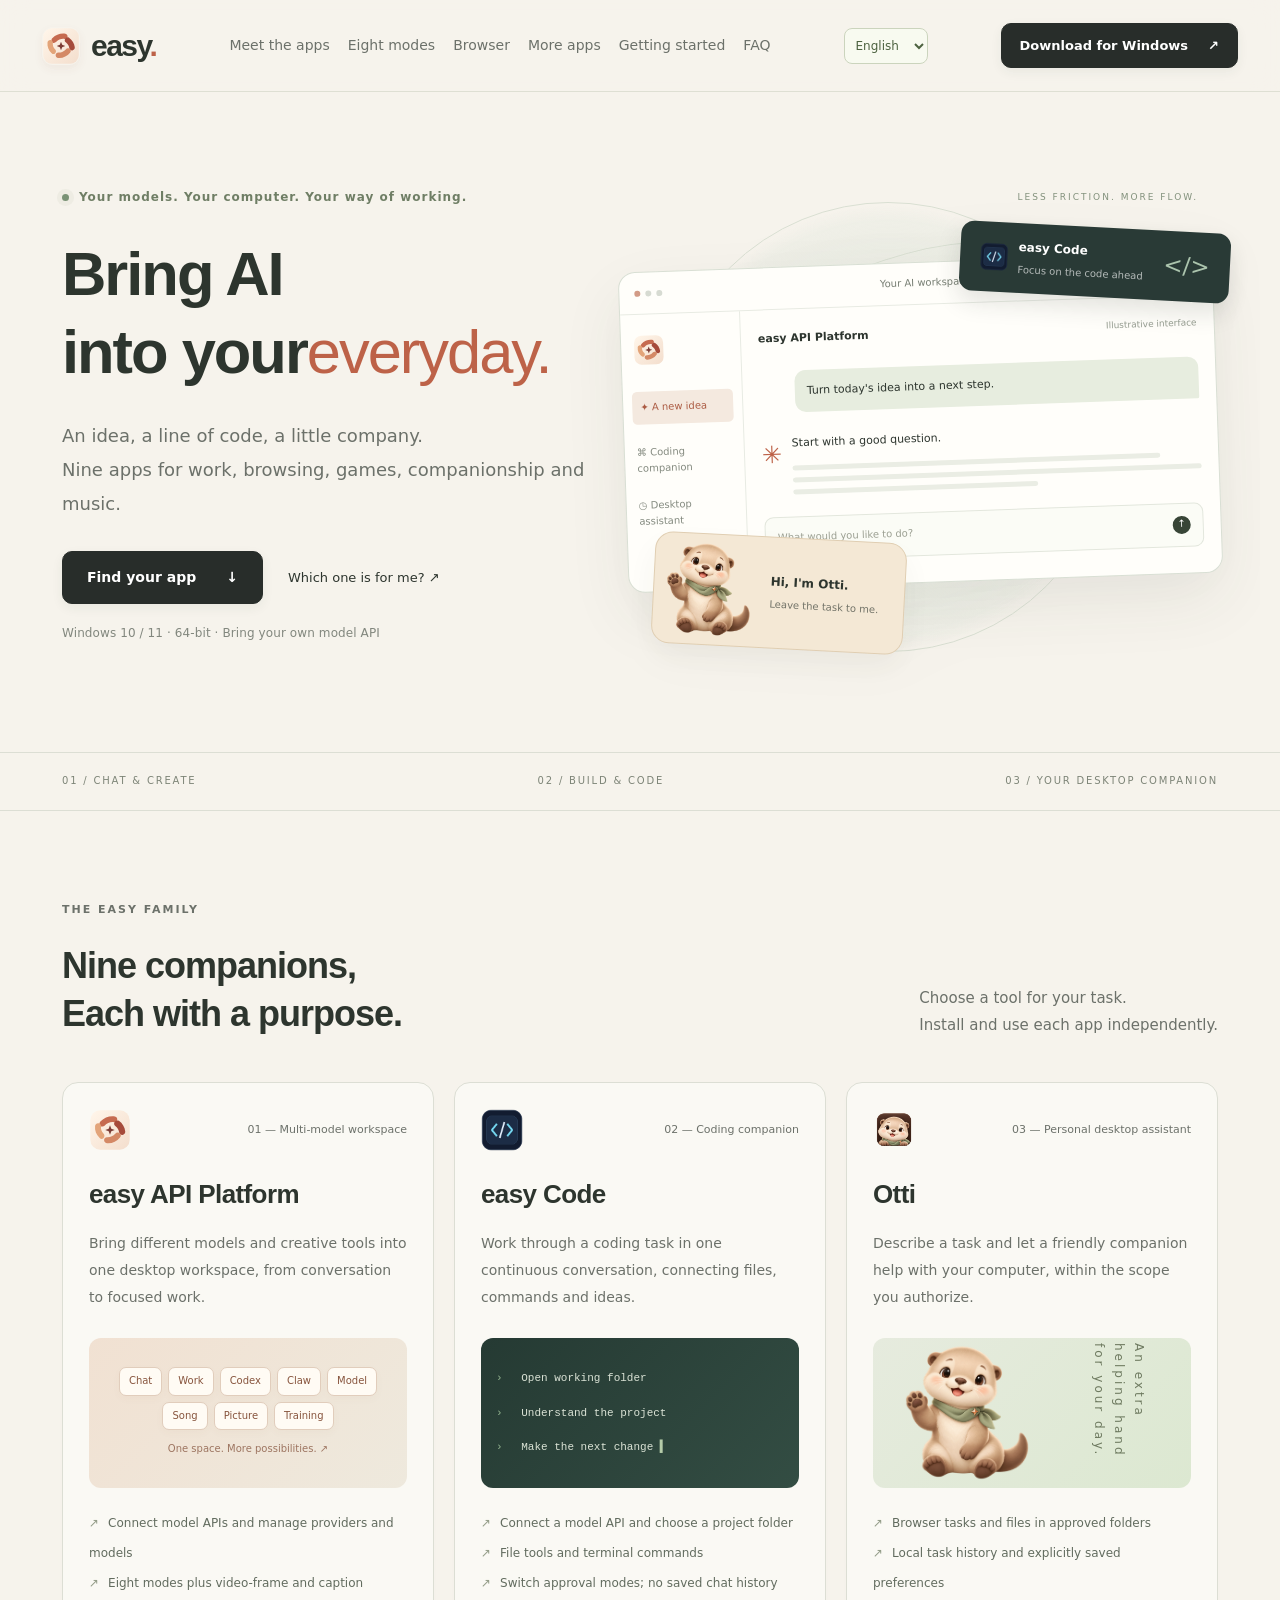
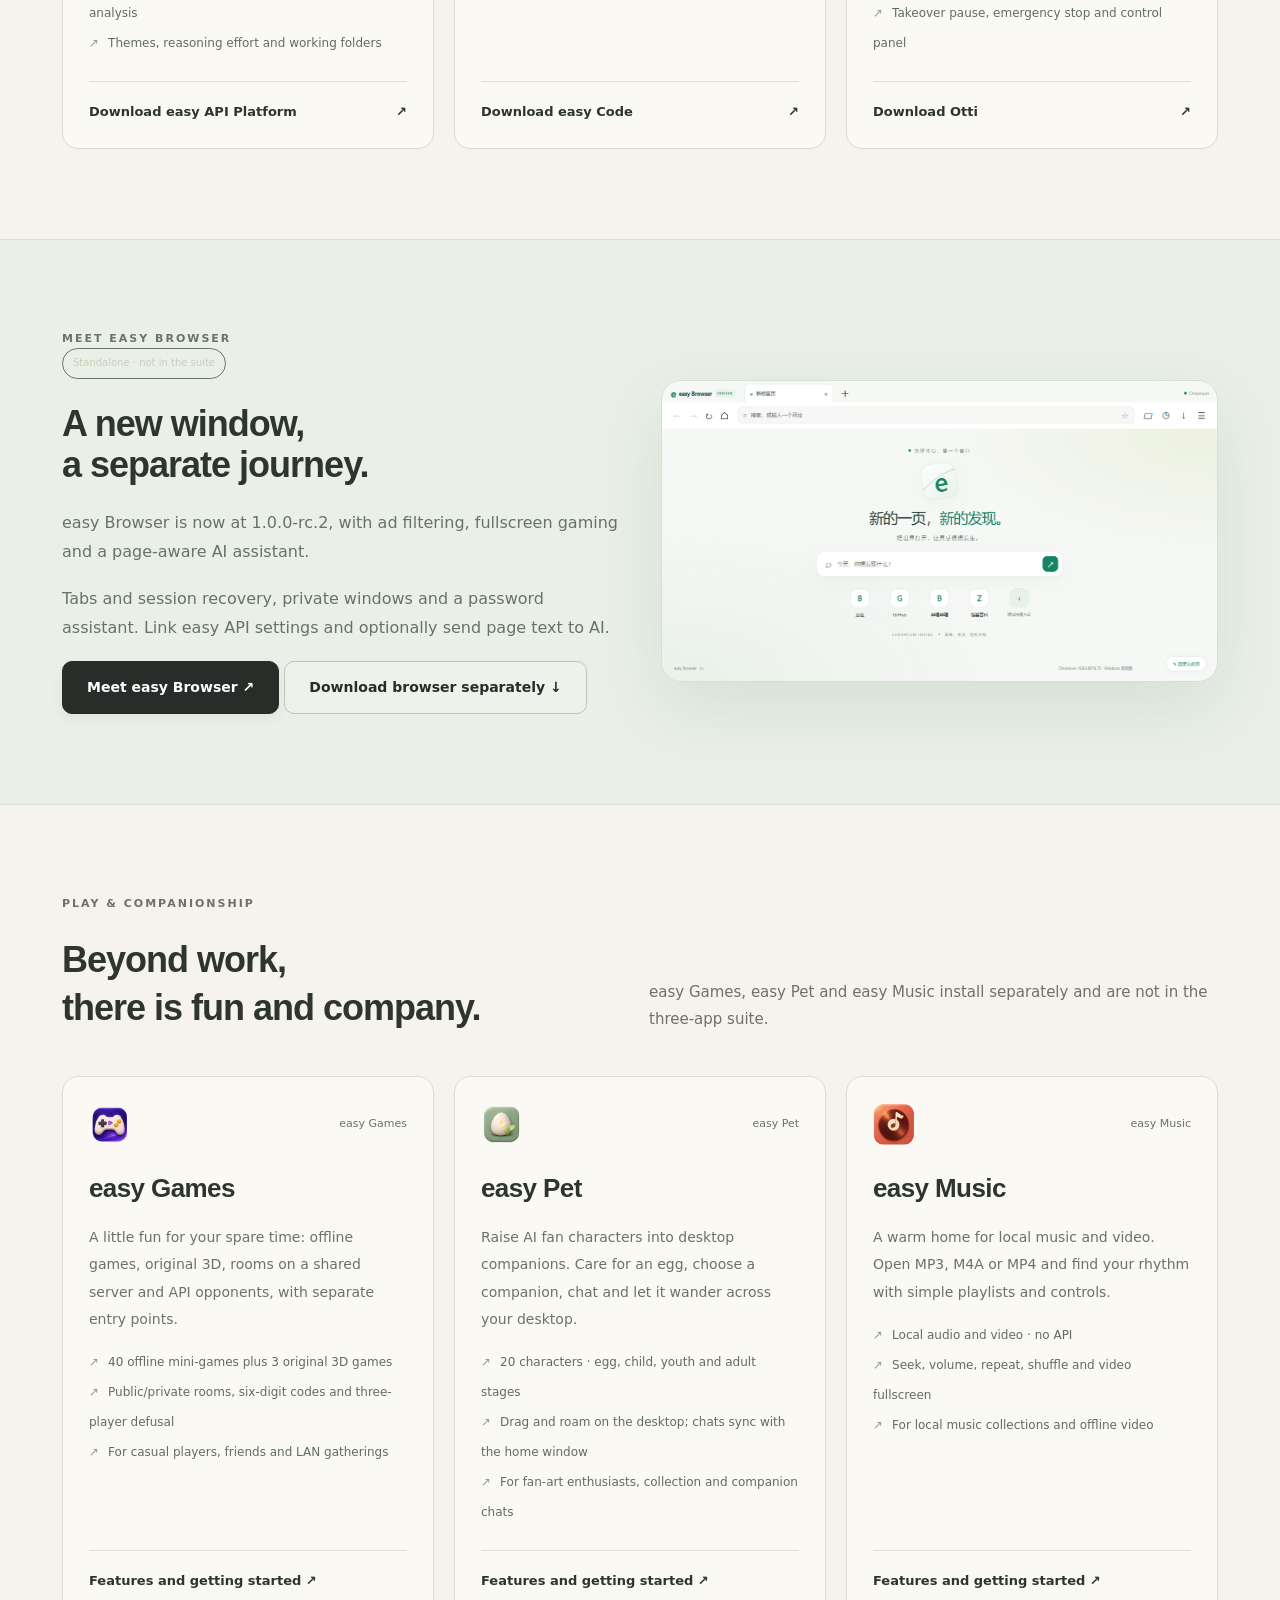
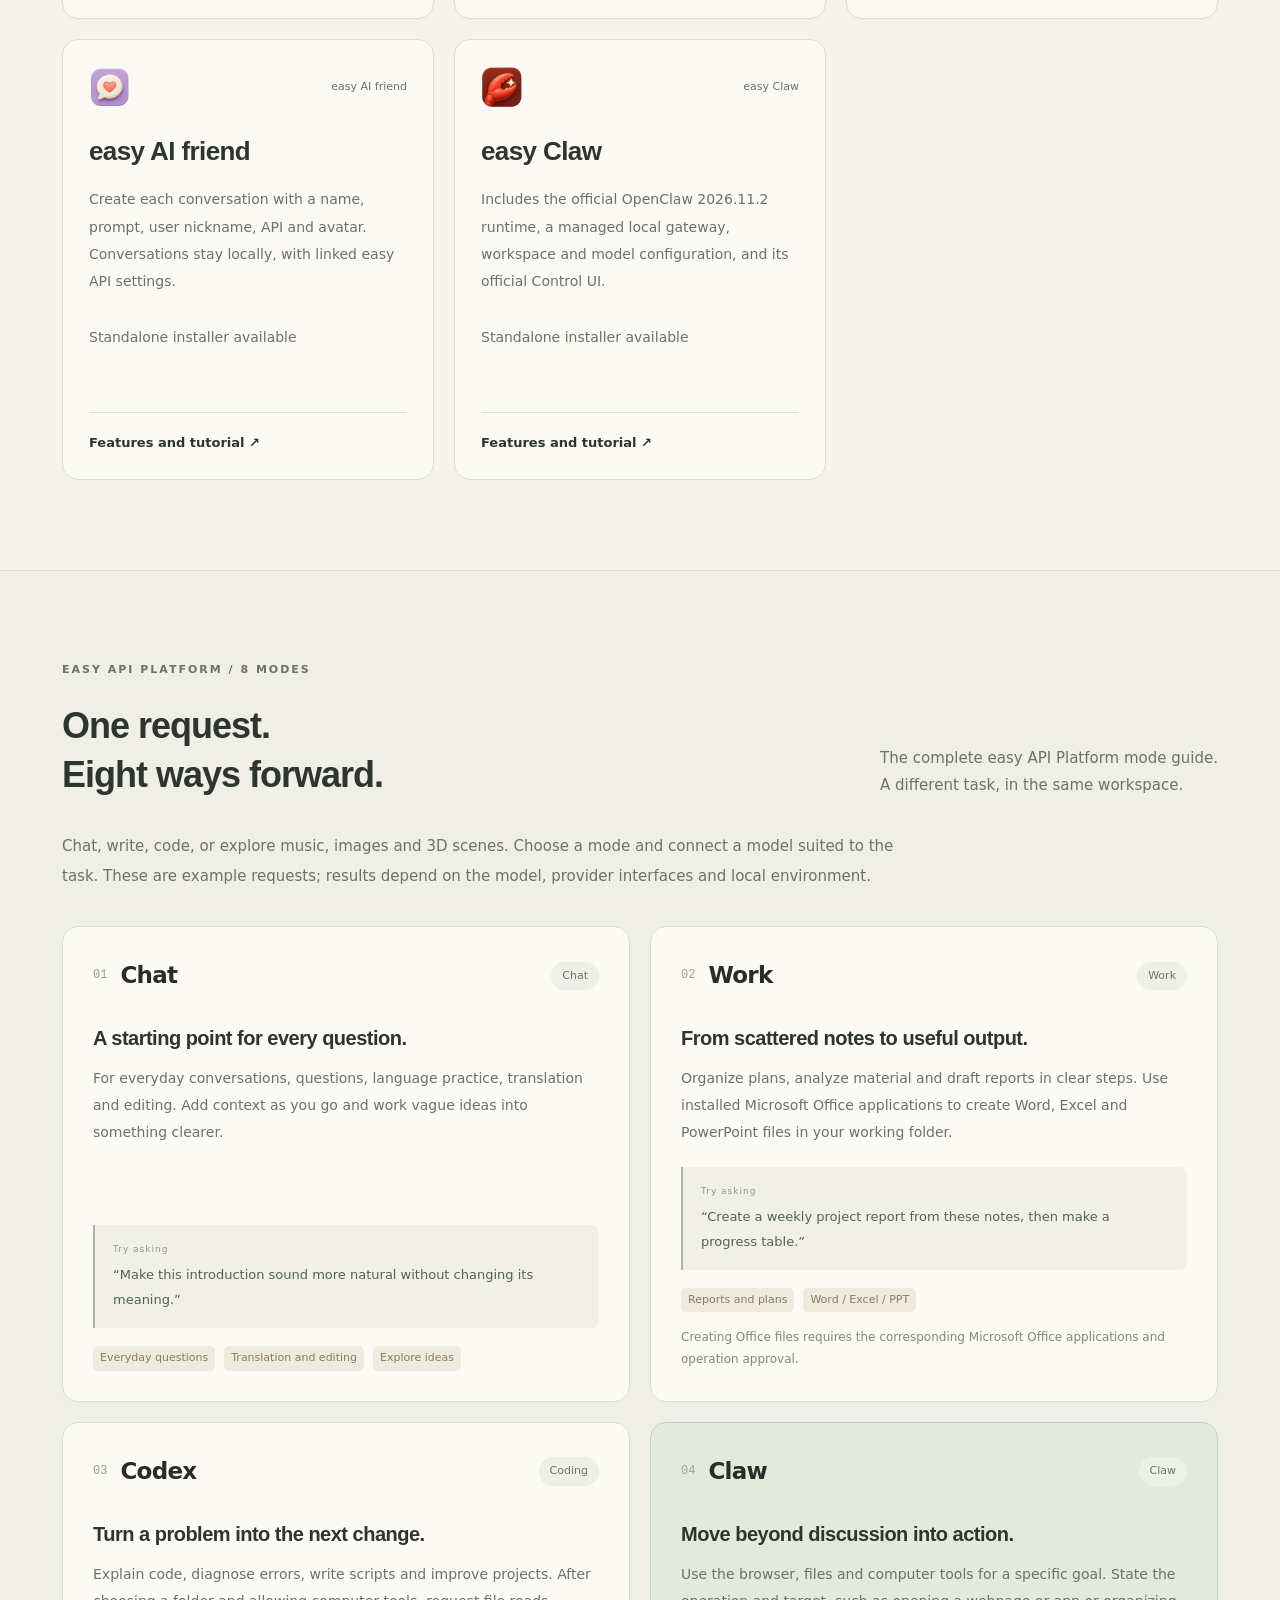
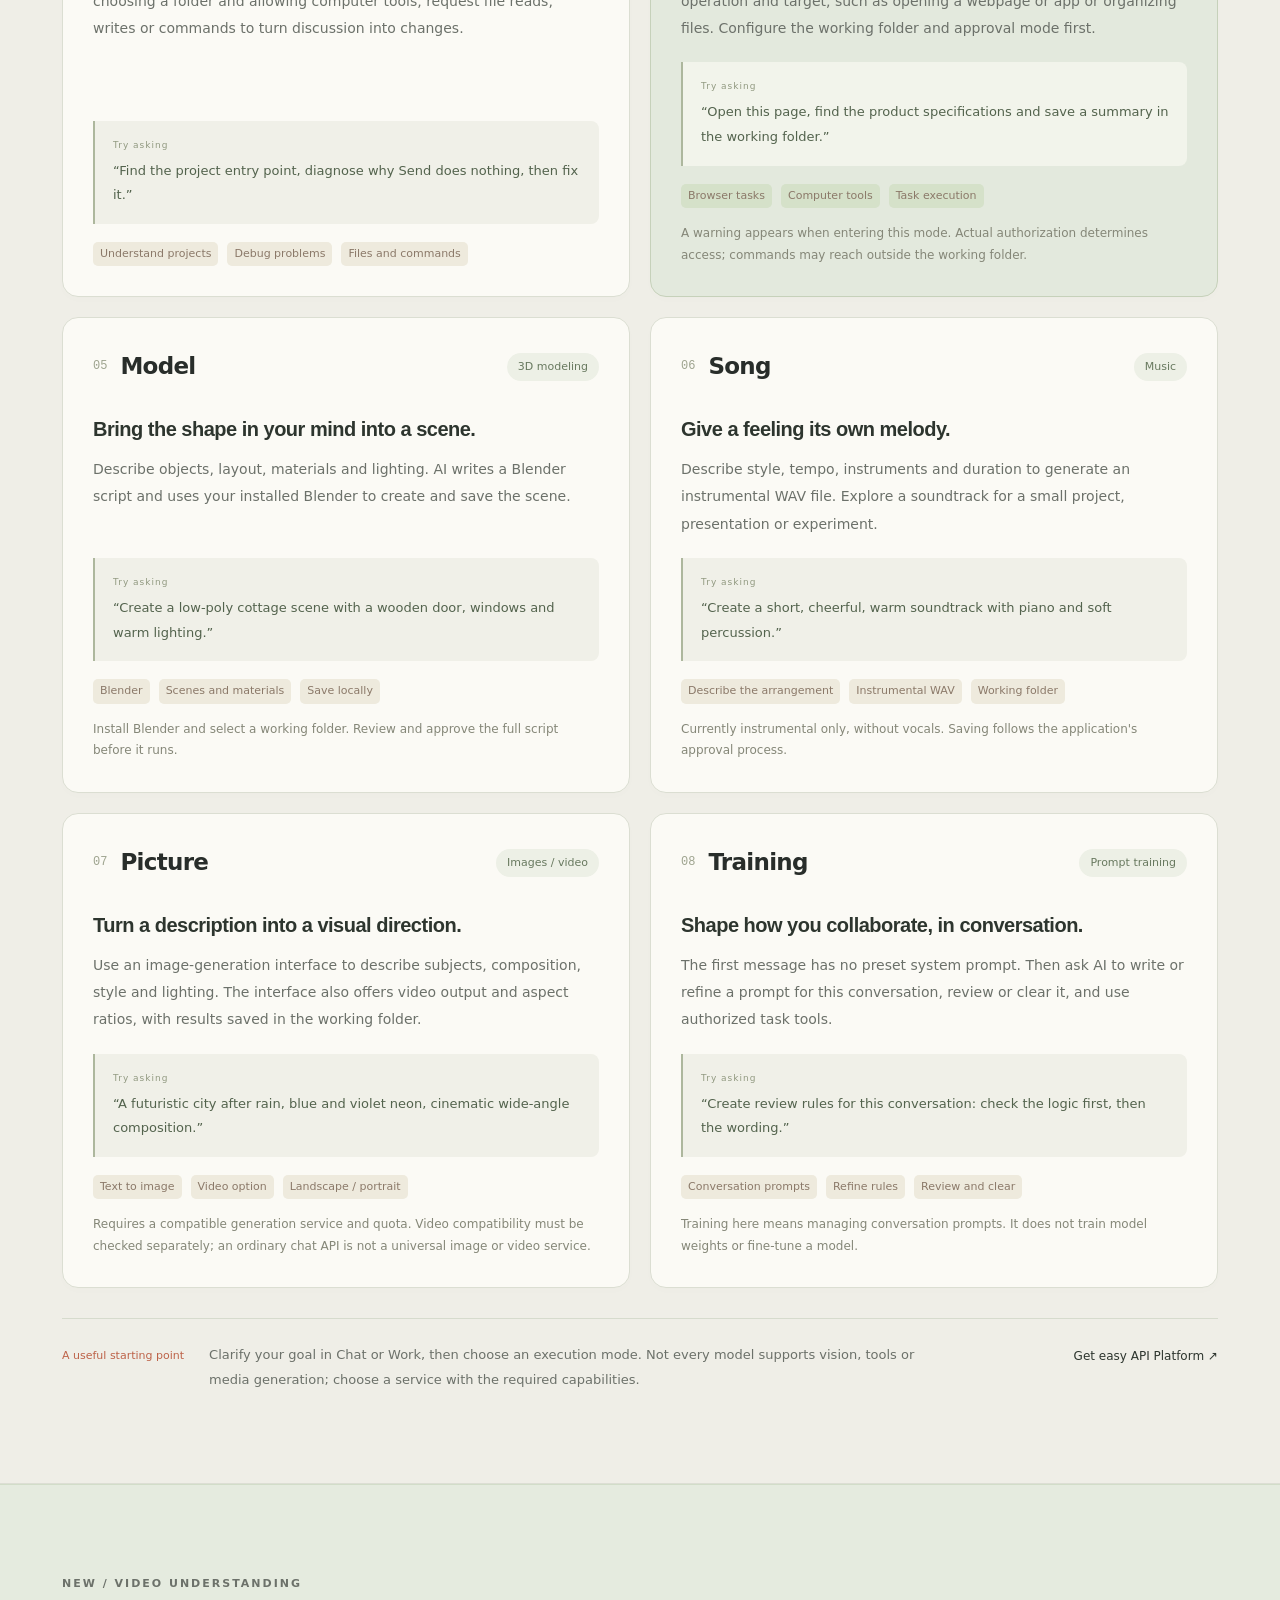
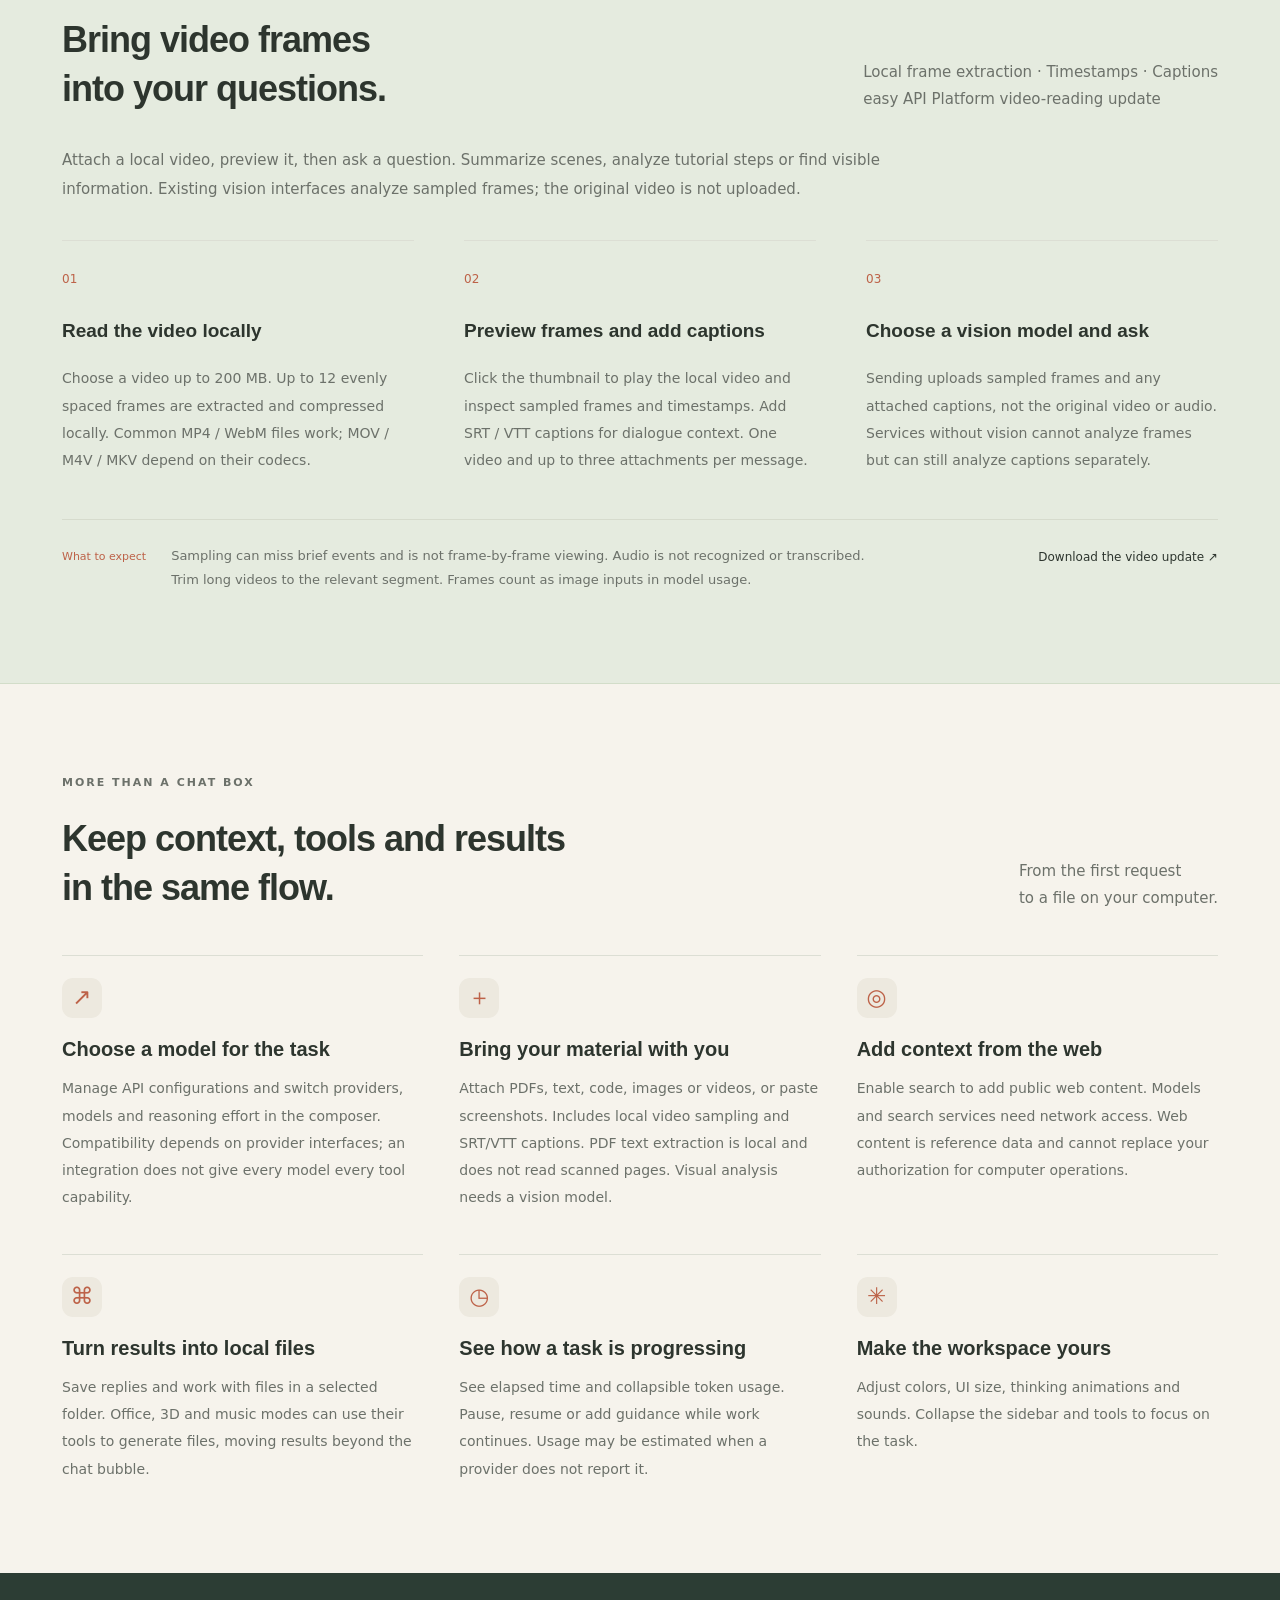
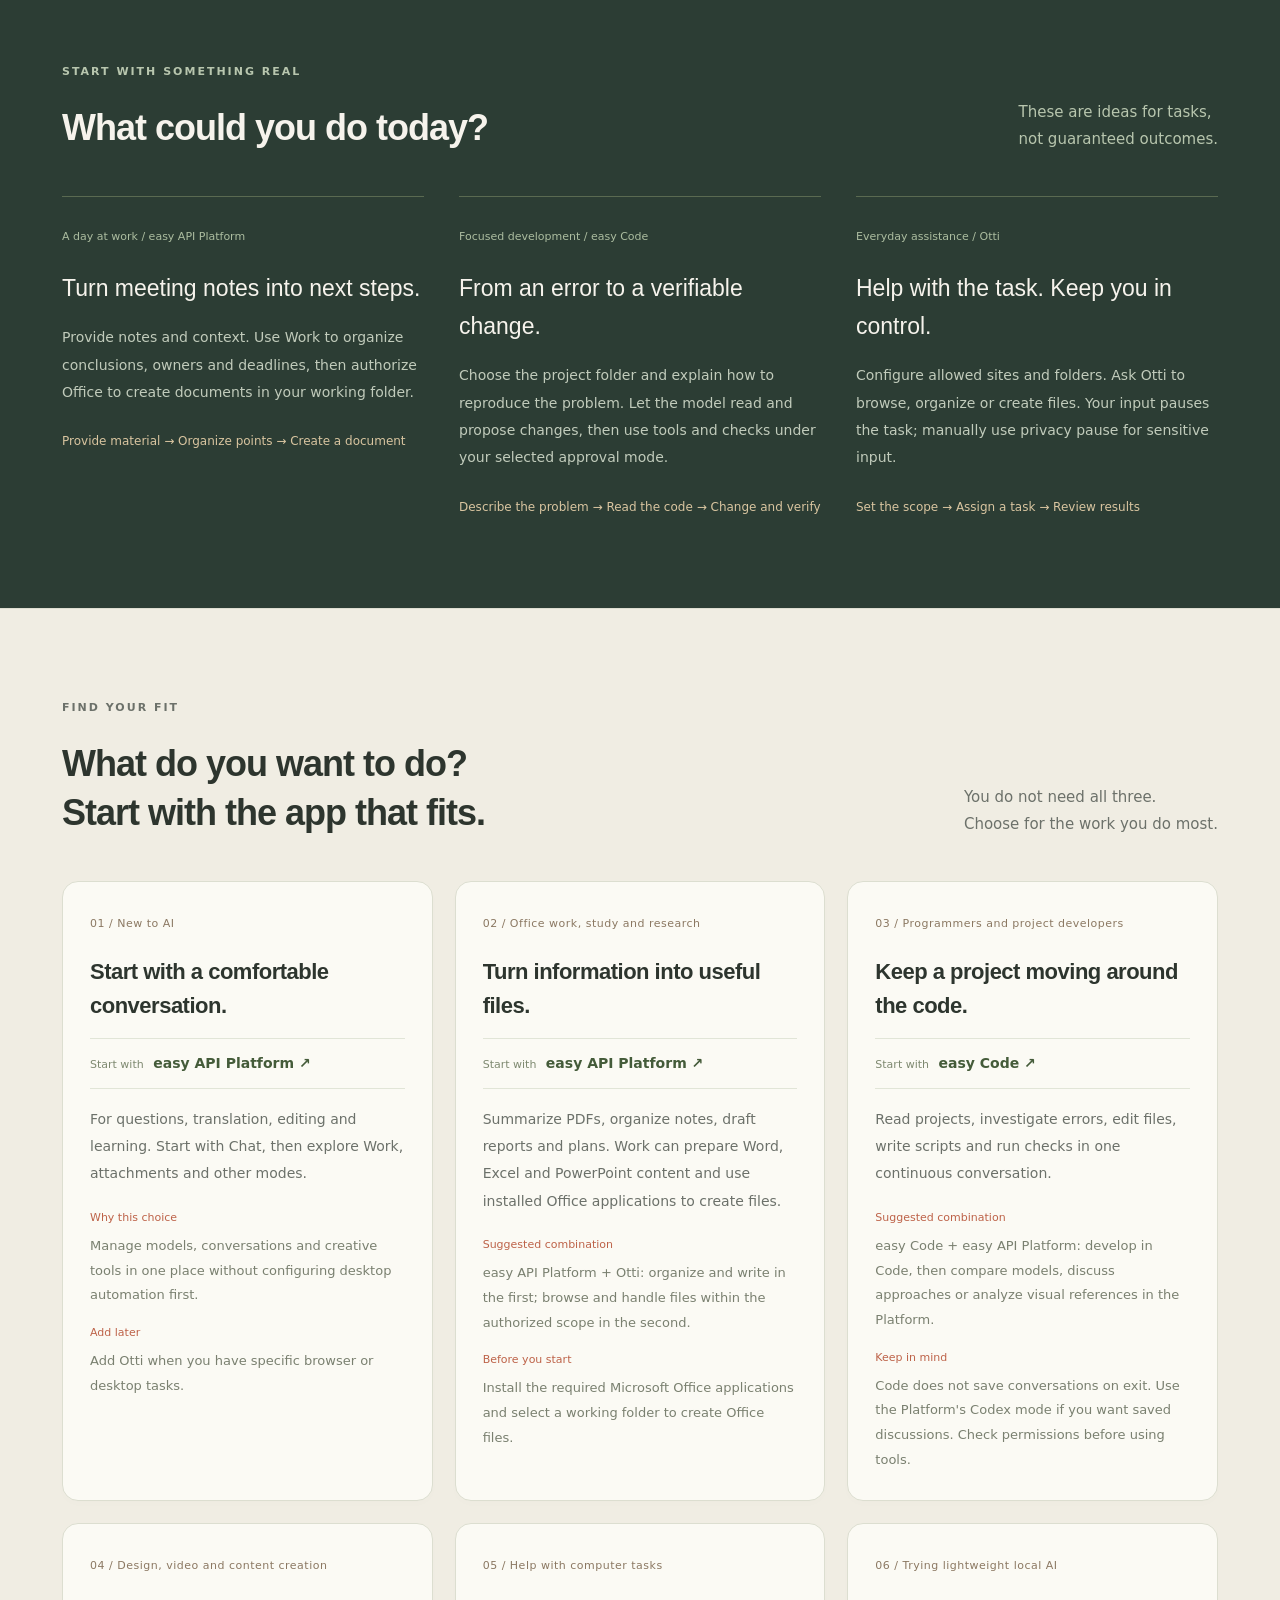
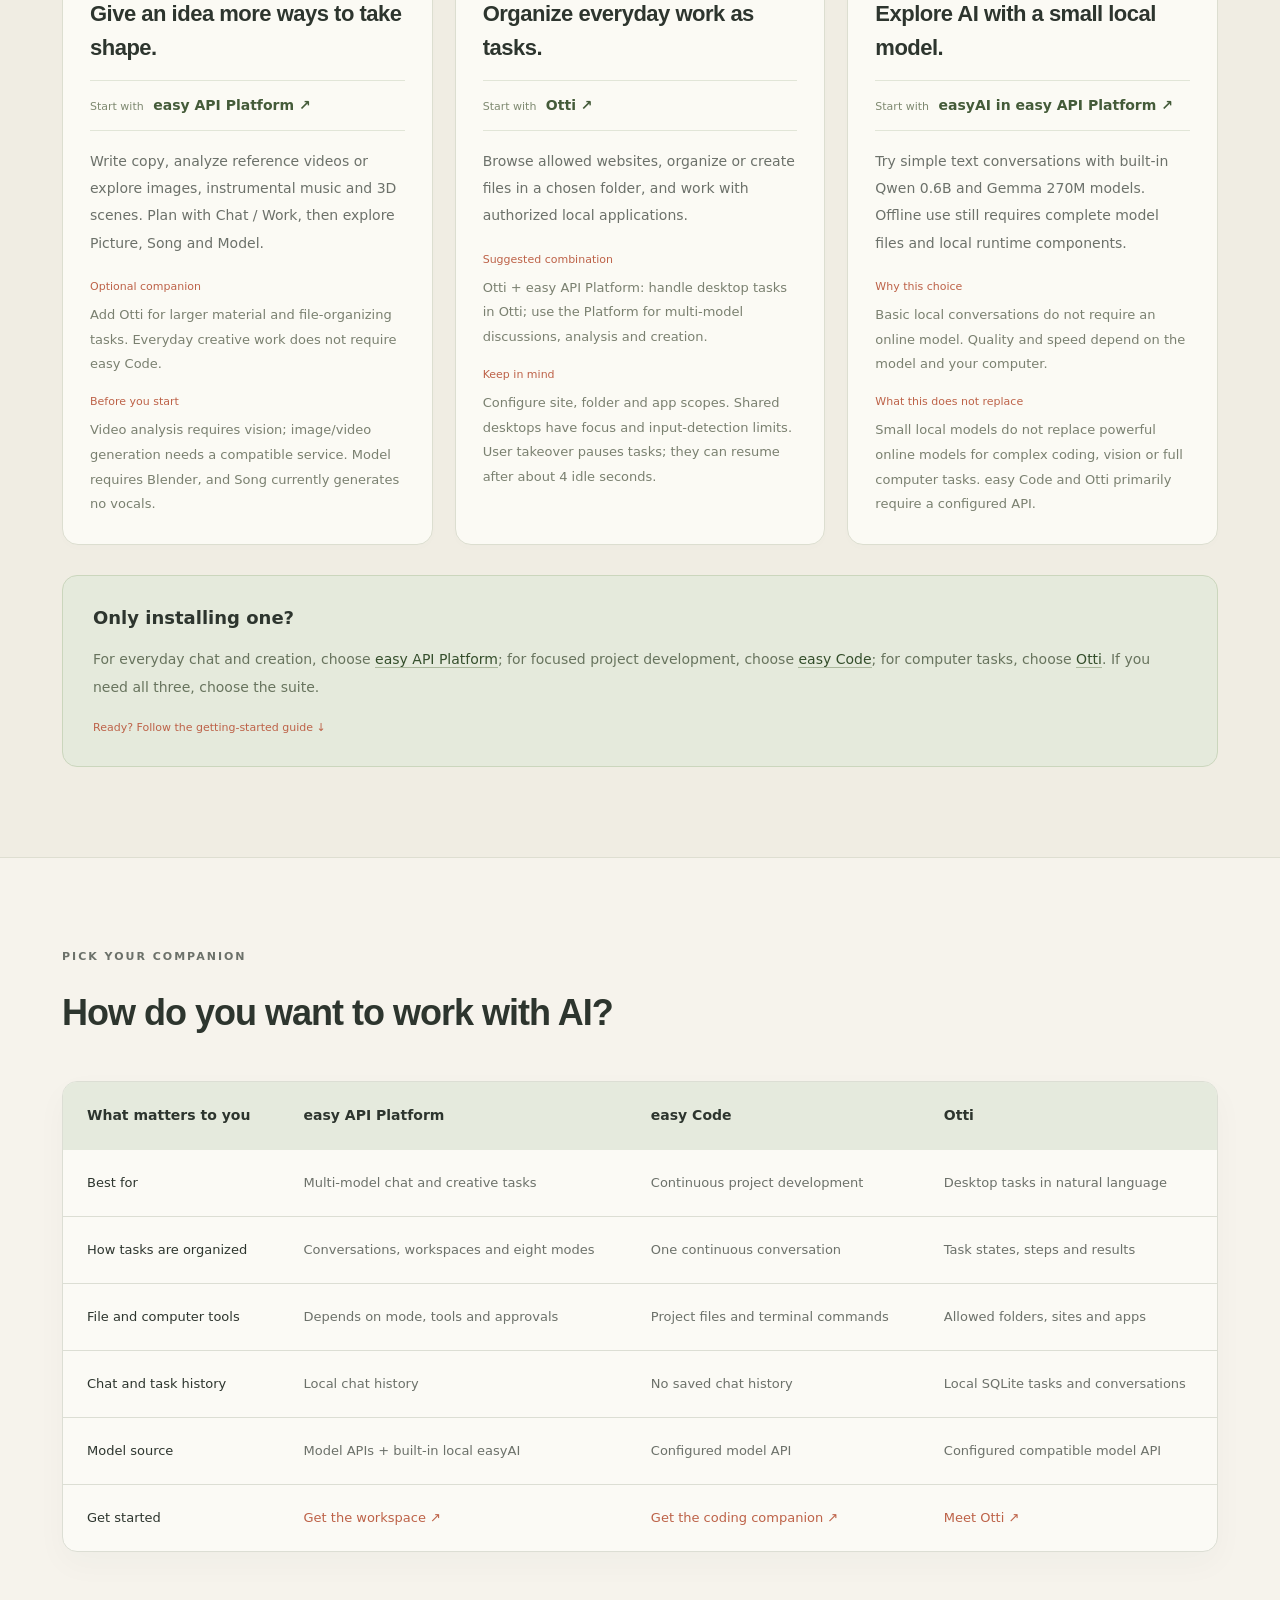
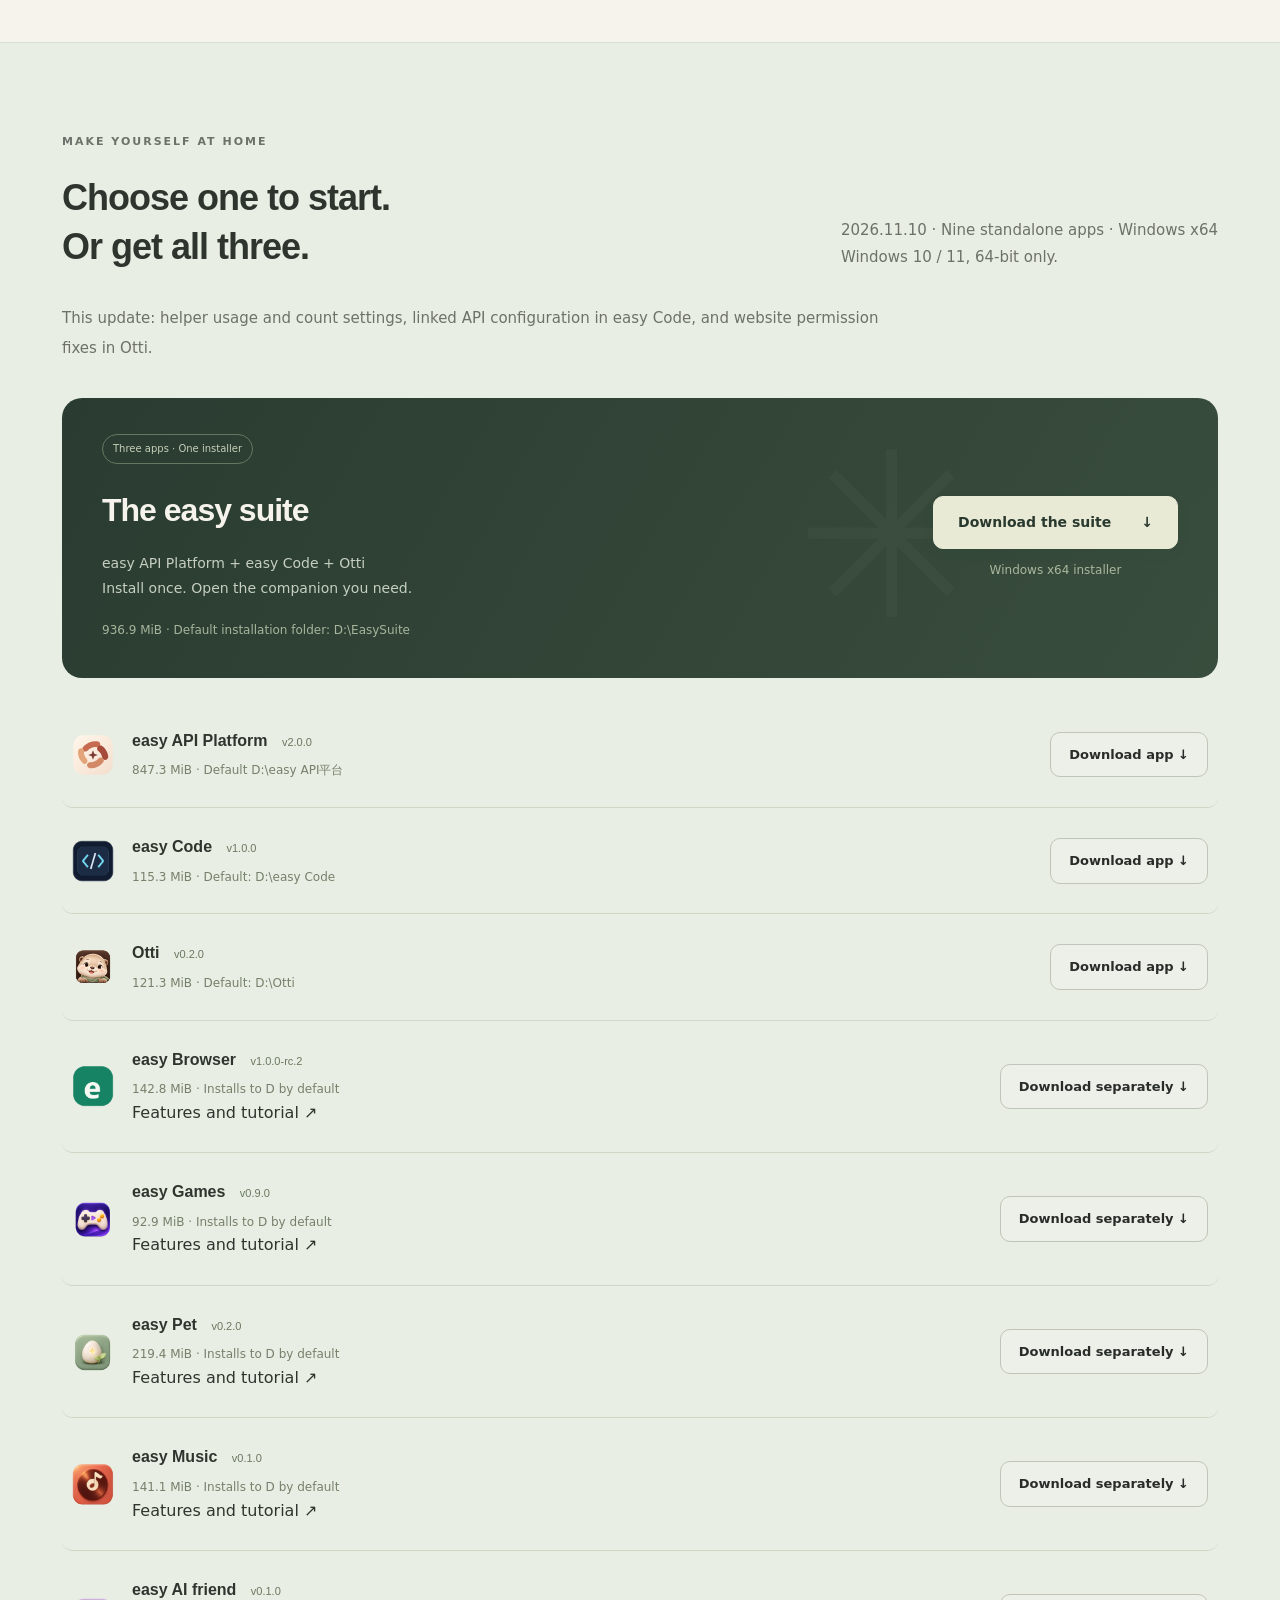
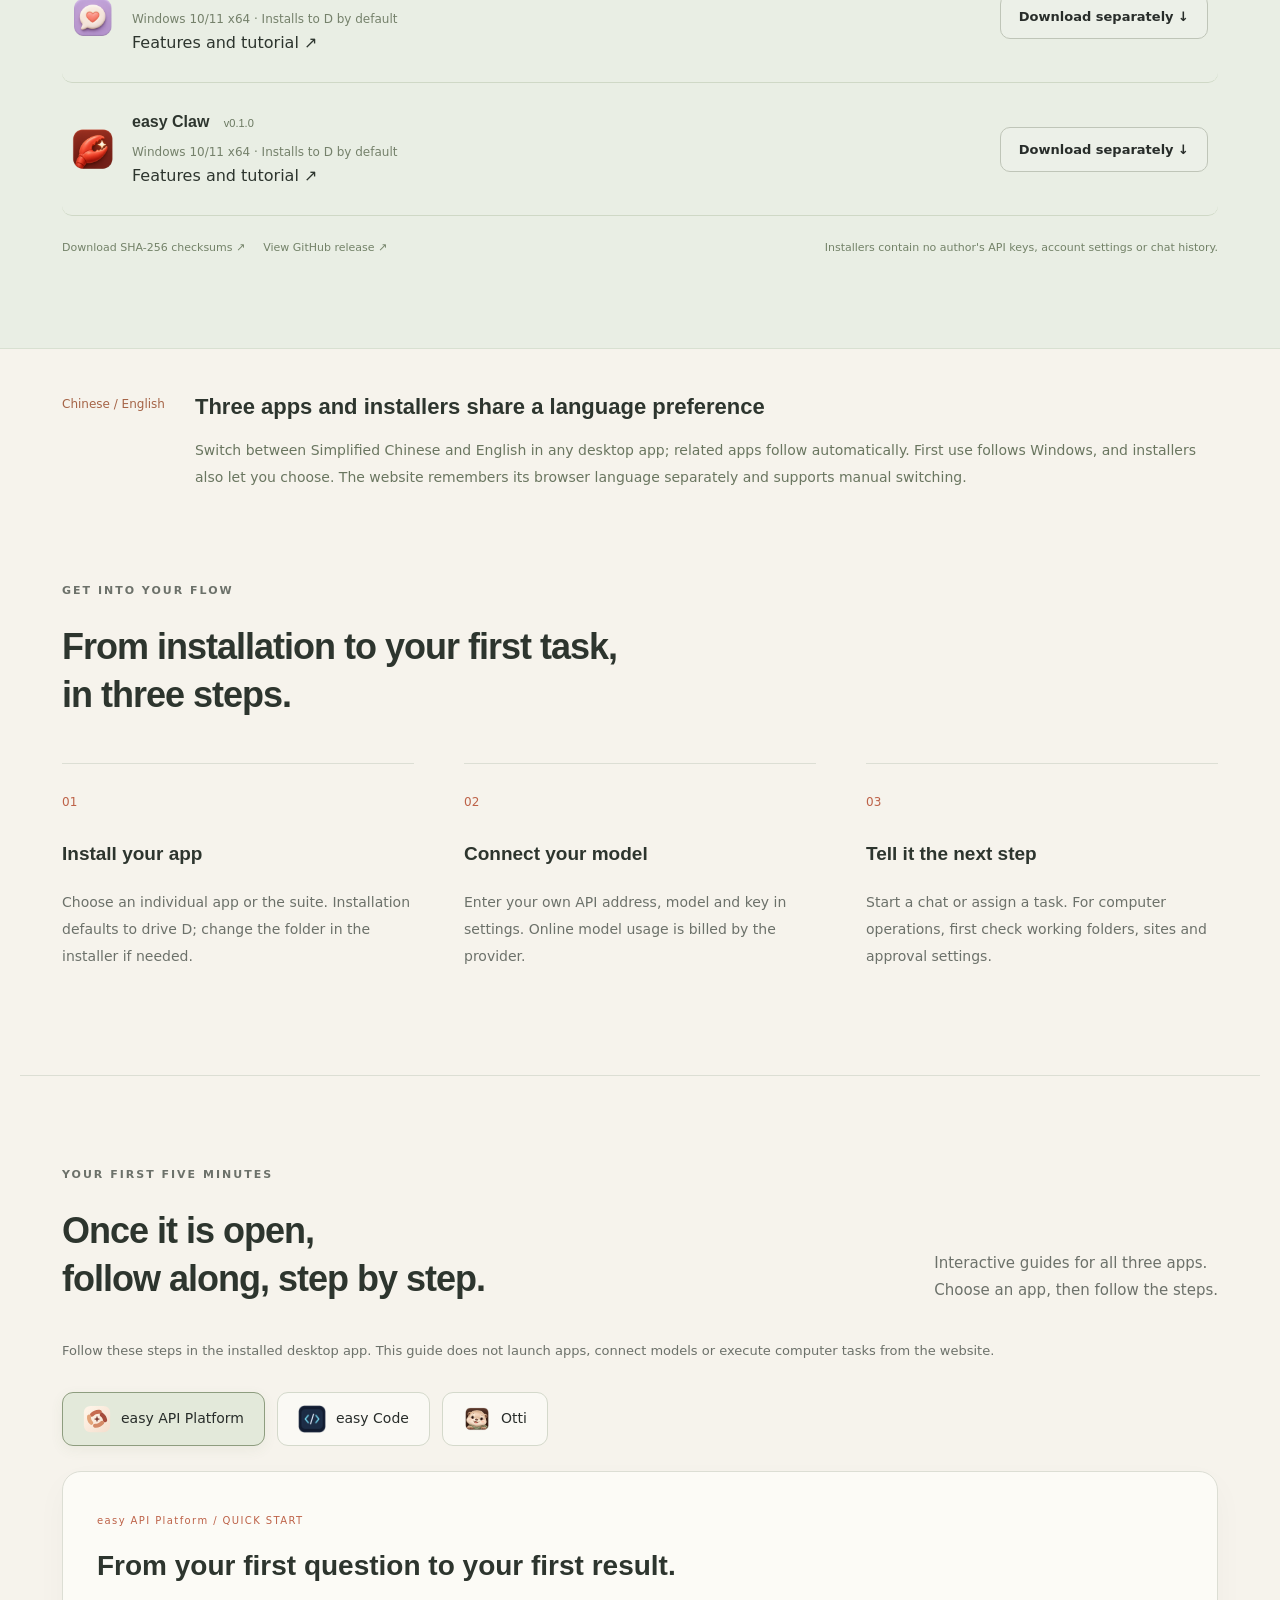
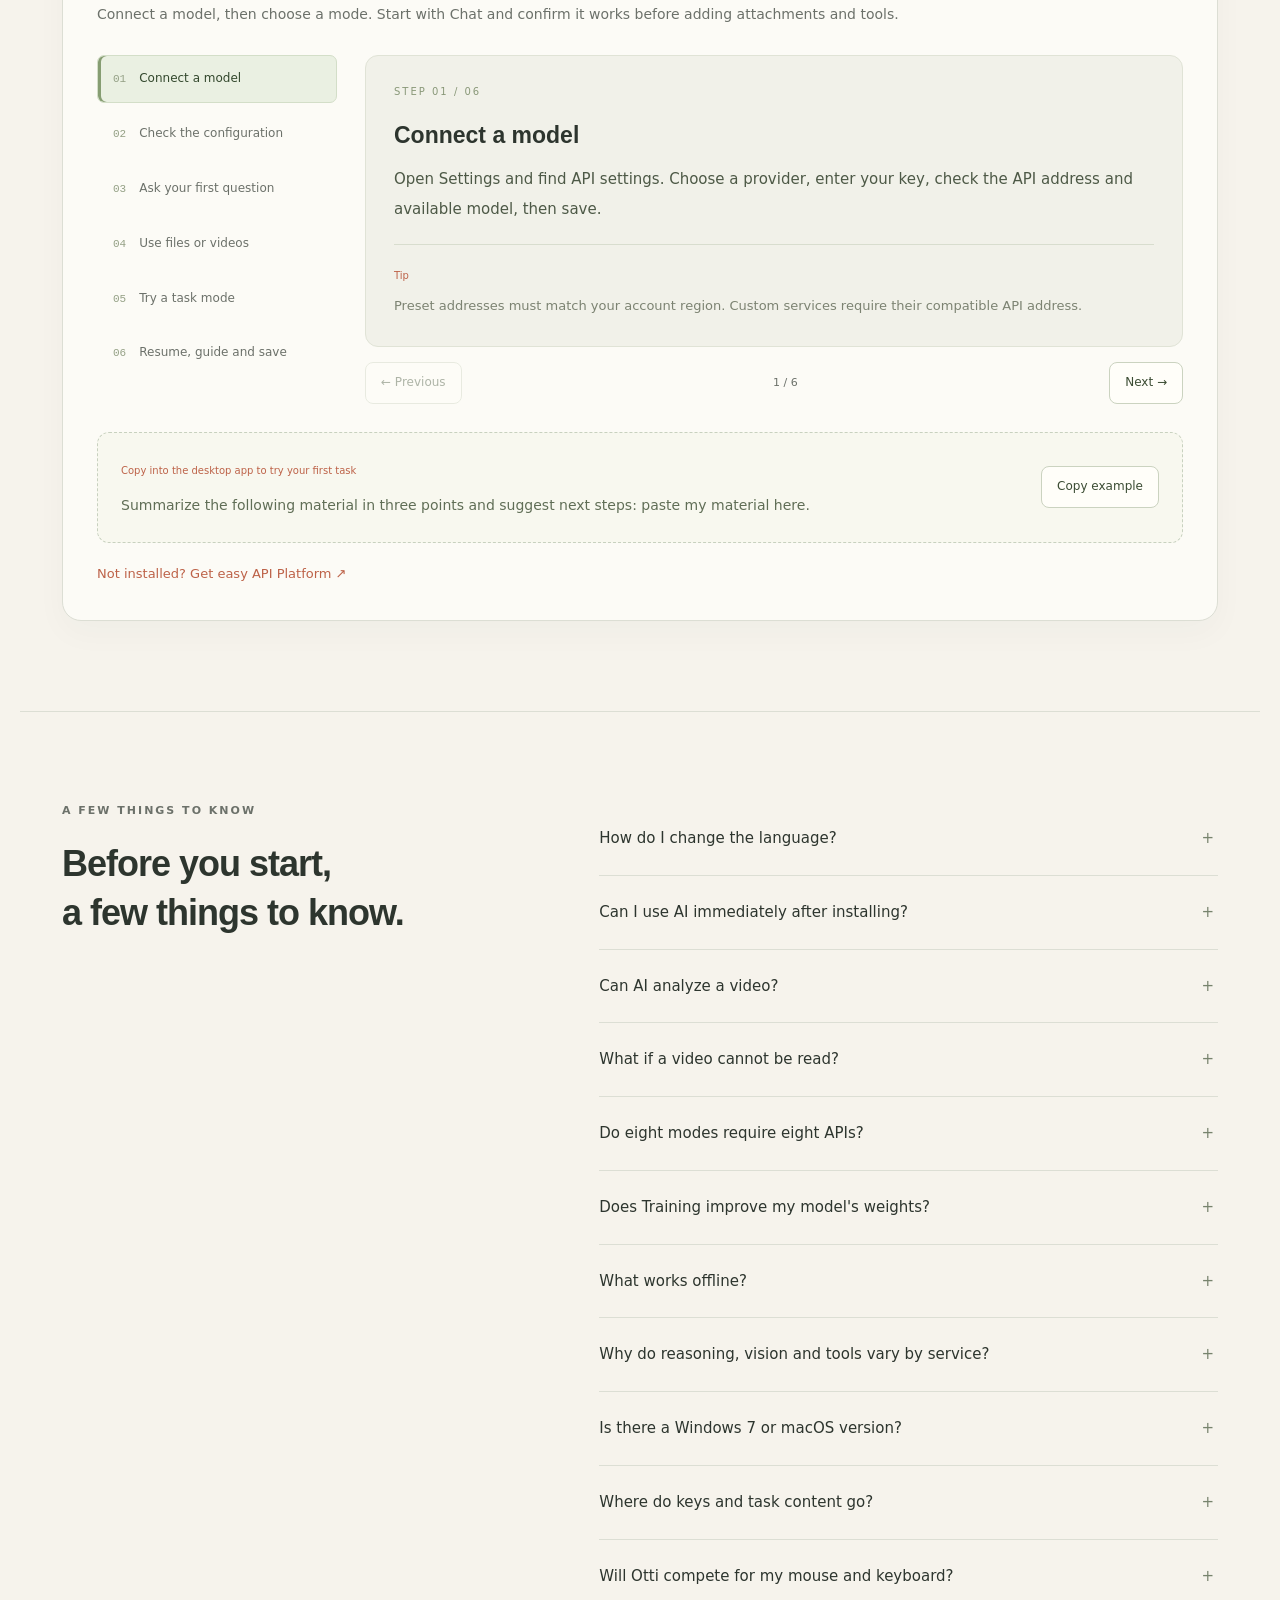
==== index.html @ 8bfe60e3 "Publish all nine current installers and Browser rc.2 download links" ====
<!doctype html>
<html lang="zh-CN">
<head>
  <meta charset="UTF-8">
  <meta name="viewport" content="width=device-width,initial-scale=1">
  <meta name="theme-color" content="#f6f3ec">
  <meta name="description" content="easy 应用家族：easy API平台、easy Code、Otti、easy Browser、easy Games、easy Pet、easy Music，七款独立桌面应用。下载 Windows 桌面版。">
  <title>easy · 让 AI，融入你的日常</title>
  <link rel="icon" href="assets/easy-api.svg" type="image/svg+xml">
  <link rel="stylesheet" href="styles.css">
  <link rel="stylesheet" href="refinements.css">
  <script defer src="i18n/data.js"></script><script defer src="i18n/recent.js"></script><script defer src="i18n/ui.js"></script>
  <script defer src="config.js"></script>
  <script defer src="site.js"></script>
  <script defer src="motion.js"></script>
  <script defer src="tutorials.js"></script>
</head>
<body>
  <a class="skip" href="#main">跳到主要内容</a>
  <header class="header"><a class="brand" href="#" aria-label="easy 首页"><img src="assets/easy-api.svg" alt=""><span>easy<span class="brand-dot">.</span></span></a><nav aria-label="主导航"><a href="#apps">认识应用</a><a href="#modes">八种模式</a><a href="browser.html">浏览器</a><a href="#more-apps">更多应用</a><a href="#tutorials">使用教程</a><a href="#faq">常见问题</a></nav><label class="language-switch"><span>全站语言</span><select data-easy-language aria-label="全站语言"><option value="zh-CN">简体中文</option><option value="en">English</option></select></label><a class="button small" href="#downloads">下载 Windows 版 <span aria-hidden="true">↗</span></a></header>
  <main id="main">
    <section class="hero wrap">
      <div class="hero-copy"><div class="eyebrow"><span class="status-dot"></span> 你的模型，你的电脑，你的工作方式</div><h1>让 AI，<br>融入你的<span class="serif">日常。</span></h1><p class="lead">一个灵感，一段代码，一次陪伴。<br>九款应用，让工作、浏览、游戏、陪伴和音乐各得其所。</p><div class="hero-actions"><a class="button" href="#downloads">找到适合你的应用 <span aria-hidden="true">↓</span></a><a class="text-link" href="#choose-app">我适合哪一款 <span aria-hidden="true">↗</span></a></div><p class="platform">Windows 10 / 11 · 64 位 · 自备模型 API</p></div>
      <div class="hero-art" aria-label="三个应用的界面示意"><span class="orbit orbit-one"></span><span class="orbit orbit-two"></span><span class="floating-label">LESS FRICTION. MORE FLOW.</span><div class="demo-window"><div class="window-top"><span class="traffic"><i></i><i></i><i></i></span><span>你的 AI 工作空间</span><span>↗</span></div><div class="demo-body"><aside><img src="assets/easy-api.svg" alt="easy API平台图标"><span class="demo-active">✦ 新的想法</span><span>⌘ 编码搭档</span><span>◷ 桌面助理</span></aside><div class="demo-chat"><div class="demo-caption">easy API平台 <span>界面示意</span></div><div class="user-bubble">把今天的灵感，变成下一步。</div><div class="assistant-bubble"><span class="spark">✳</span><div>从一个好问题开始。<div class="demo-lines"><i></i><i></i><i></i></div></div></div><div class="mini-composer">写下你想做的事… <span>↑</span></div></div></div></div><div class="code-float"><img src="assets/easy-code.png" alt=""><div><strong>easy Code</strong><span>专注眼前的代码</span></div><span class="code-mark">&lt;/&gt;</span></div><div class="otti-float"><img src="assets/otti-mascot.png" alt="水獭吉祥物 Otti"><div><strong>Hi, I'm Otti.</strong><span>把事情交给我。</span></div></div></div>
    </section>
    <div class="intro-strip"><div class="wrap"><span>01 / CHAT & CREATE</span><span>02 / BUILD & CODE</span><span>03 / YOUR DESKTOP COMPANION</span></div></div>
    <section id="apps" class="wrap section"><div class="section-heading"><div class="eyebrow">THE EASY FAMILY</div><h2>九个伙伴，<br>各有所长。</h2><p>按任务选择工具。<br>每个应用都可以独立安装、独立使用。</p></div><div class="app-grid">
      <article class="app-card api-card"><div class="card-top"><img src="assets/easy-api.svg" alt=""><span>01 — 多模型工作台</span></div><h3>easy API平台</h3><p>把不同模型与创作工具放进一个桌面工作空间，从聊天到工作，随时切换。</p><div class="card-visual api-visual" aria-hidden="true"><span>Chat</span><span>Work</span><span>Codex</span><span>Claw</span><span>Model</span><span>Song</span><span>Picture</span><span>Training</span><b>一个空间，多种可能 ↗</b></div><ul><li>接入多个模型 API，管理服务与模型</li><li>八种模式 + 视频抽帧与字幕分析</li><li>主题、思考强度和工作目录设置</li></ul><a class="card-link" href="#download-api">下载 easy API平台 <span>↗</span></a></article>
      <article class="app-card code-card"><div class="card-top"><img src="assets/easy-code.png" alt=""><span>02 — 编码搭档</span></div><h3>easy Code</h3><p>围绕一个持续的聊天开展编码任务，让文件、命令与思路在同一个地方衔接。</p><div class="card-visual code-visual" aria-hidden="true"><div><span>›</span> 打开工作目录</div><div><span>›</span> 理解项目结构</div><div><span>›</span> 完成下一次修改 <b>▍</b></div></div><ul><li>连接模型 API，选择项目目录</li><li>文件读写与终端命令工具</li><li>可切换批准方式，不保存聊天记录</li></ul><a class="card-link" href="#download-code">下载 easy Code <span>↗</span></a></article>
      <article class="app-card otti-card"><div class="card-top"><img src="assets/otti.png" alt=""><span>03 — 私人桌面助理</span></div><h3>Otti</h3><p>用中文安排任务，让这个温暖的小伙伴在授权范围内，帮你处理电脑上的事情。</p><div class="card-visual otti-visual"><img src="assets/otti-mascot.png" alt="Otti 水獭吉祥物"><span>你的日常，多一双帮手。</span></div><ul><li>浏览器任务与指定目录文件操作</li><li>本地任务记录与明确保存的偏好</li><li>用户接管暂停、紧急停止和控制面板</li></ul><a class="card-link" href="#download-otti">下载 Otti <span>↗</span></a></article>
    </div></section>
    <section id="browser" class="browser-promo"><div class="wrap section"><div class="eyebrow">MEET EASY BROWSER</div><div class="browser-promo-layout"><div><span class="pill">独立安装 · 整合版不包含</span><h2>新的窗口，<br>独立出发。</h2><p>easy Browser 现已更新至 1.0.0-rc.2，包含广告过滤、游戏全屏与网页 AI 助手。</p><p>标签与会话恢复、无痕窗口、密码助手；可关联 easy API 设置，按需让 AI 阅读网页文字。</p><a class="button" href="browser.html">认识 easy Browser ↗</a> <a class="button outline" data-asset="easy-Browser-1.0.0-rc.2-Setup.exe" data-release="v2026.11.10" href="#download-help">单独下载浏览器 ↓</a></div><a href="browser.html"><img src="assets/easy-browser-preview.png" alt="easy Browser 首页预览" loading="lazy"></a></div></div></section><section id="more-apps" class="wrap section"><div class="section-heading"><div class="eyebrow">PLAY & COMPANIONSHIP</div><h2>工作之外，<br>也有陪伴和快乐。</h2><p>easy Games、easy Pet、easy Music 独立安装，不包含在三款整合包中。</p></div><div class="app-grid extra-app-grid"><article class="app-card"><div class="card-top"><img src="assets/easy-games.png" alt=""><span>easy Games</span></div><h3>easy Games</h3><p>给碎片时间一点快乐：离线小游戏、原创 3D、同一服务器房间联机和 API 对战，各有自己的入口。</p><ul><li>40 款离线小游戏 + 3 款原创 3D 游戏</li><li>公私房间、六位房间码、三人分工拆弹</li><li>适合休闲玩家、同学朋友和局域网聚会</li></ul><a class="card-link" href="games.html">了解功能与使用方法 ↗</a></article><article class="app-card"><div class="card-top"><img src="assets/easy-pet.png" alt=""><span>easy Pet</span></div><h3>easy Pet</h3><p>把喜欢的 AI 二创角色养成桌面伙伴。从宠物蛋开始照顾，选择伙伴、聊聊天，也让它在桌面慢慢走。</p><ul><li>20 位角色 · 蛋、幼年、青年、成年</li><li>桌面拖动与漫步，聊天和小屋同步</li><li>适合二创爱好者、养成玩家和聊天陪伴需求</li></ul><a class="card-link" href="pet.html">了解功能与使用方法 ↗</a></article><article class="app-card"><div class="card-top"><img src="assets/easy-music.png" alt=""><span>easy Music</span></div><h3>easy Music</h3><p>给本地音乐和视频一个温暖的家。打开 MP3、M4A 或 MP4，用简单的列表和控制，找回自己的节奏。</p><ul><li>本地音频、视频 · 无需 API</li><li>进度、音量、循环、随机与视频全屏</li><li>适合本地音乐收藏和离线视频播放</li></ul><a class="card-link" href="music.html">了解功能与使用方法 ↗</a></article><article class="app-card"><div class="card-top"><img src="assets/easy-friend.png" alt=""><span>easy AI friend</span></div><h3>easy AI friend</h3><p>新建对话填写名字、提示词、用户称呼、API 与头像；完整对话保存在本机，可关联 easy API 设置。</p><p>独立安装包已发布</p><a class="card-link" href="friend.html">介绍与使用教程 ↗</a></article><article class="app-card"><div class="card-top"><img src="assets/easy-claw.png" alt=""><span>easy Claw</span></div><h3>easy Claw</h3><p>集成官方 OpenClaw 2026.11.2 运行时，管理独立本机网关、工作目录和模型，打开官方控制界面使用其能力。</p><p>独立安装包已发布</p><a class="card-link" href="claw.html">介绍与使用教程 ↗</a></article></div></section><section id="modes" class="mode-section"><div class="wrap section">
      <div class="section-heading"><div class="eyebrow">EASY API PLATFORM / 8 MODES</div><h2>从一句话，<br>走进八种可能。</h2><p>easy API平台的完整模式指南。<br>换一种任务，不必换一个工作空间。</p></div>
      <p class="section-intro">日常聊天、办公写作、代码开发，也可以是音乐、图像或三维模型。选择合适的模式，再连接适合这项任务的模型。下方示例是任务写法，实际结果取决于模型、服务接口与本机环境。</p>
      <div class="mode-grid">
        <article class="mode-card"><div class="mode-id"><span>01</span><b>Chat</b><span>聊天</span></div><h3>让每个问题，都有一个起点。</h3><p>适合日常交流、知识问答、语言练习、翻译和文字润色。在连续对话中补充背景，逐步把模糊的想法梳理清楚。</p><div class="mode-example"><small>试着这样说</small>“帮我把这段介绍改得自然一点，保留原来的意思。”</div><div class="mode-tags"><span>日常问答</span><span>翻译润色</span><span>灵感讨论</span></div></article>
        <article class="mode-card"><div class="mode-id"><span>02</span><b>Work</b><span>工作</span></div><h3>从零散信息，到可用的成果。</h3><p>整理计划、分析资料、起草报告，把工作拆成清晰步骤。可调用本机 Microsoft Office 创建 Word、Excel 与 PowerPoint 文件，保存到工作目录。</p><div class="mode-example"><small>试着这样说</small>“根据这些要点制作一份项目周报，再做一个进度表。”</div><div class="mode-tags"><span>报告与计划</span><span>Word / Excel / PPT</span></div><small class="mode-note">生成 Office 文件需要本机安装相应的 Microsoft Office 应用，并完成操作授权。</small></article>
        <article class="mode-card"><div class="mode-id"><span>03</span><b>Codex</b><span>编码</span></div><h3>把问题，拆成下一次修改。</h3><p>解释代码、定位报错、编写脚本与完善项目。允许电脑操作并选好目录后，可申请读取、写入文件或执行命令，让讨论衔接到实际修改。</p><div class="mode-example"><small>试着这样说</small>“先分析这个项目的入口，找出发送按钮无响应的原因，再修复。”</div><div class="mode-tags"><span>理解项目</span><span>排查错误</span><span>文件与命令</span></div></article>
        <article class="mode-card featured-mode"><div class="mode-id"><span>04</span><b>Claw</b><span>龙虾</span></div><h3>不仅讨论，也把事情往前推进。</h3><p>围绕具体目标使用浏览器、处理文件或调用电脑工具。请在任务中写明操作类型与目标，例如打开网页、打开电脑软件或整理文件，并先设置工作目录和批准方式。</p><div class="mode-example"><small>试着这样说</small>“打开这个网页，查找产品规格，把整理结果保存到工作目录。”</div><div class="mode-tags"><span>浏览器任务</span><span>电脑工具</span><span>任务执行</span></div><small class="mode-note">进入模式会有风险提示。权限由实际授权决定；命令可能访问工作目录之外。</small></article>
        <article class="mode-card"><div class="mode-id"><span>05</span><b>Model</b><span>建模</span></div><h3>把脑海里的形状，落到场景中。</h3><p>用文字描述物体、布局、材质和灯光，由 AI 编写 Blender 建模脚本，调用本机 Blender 创建场景并保存建模文件。</p><div class="mode-example"><small>试着这样说</small>“做一个低多边形小屋场景，带木门、窗户和暖色灯光。”</div><div class="mode-tags"><span>Blender</span><span>场景与材质</span><span>本地保存</span></div><small class="mode-note">需要安装 Blender 并选好工作目录。运行脚本前可查看完整内容并确认。</small></article>
        <article class="mode-card"><div class="mode-id"><span>06</span><b>Song</b><span>音乐</span></div><h3>让情绪，有一段自己的旋律。</h3><p>描述风格、节奏、乐器和时长，生成并保存 WAV 纯音乐文件。适合为小项目、演示或创意尝试探索一段配乐。</p><div class="mode-example"><small>试着这样说</small>“生成一段轻快、温暖的短配乐，以钢琴和柔和的鼓点为主。”</div><div class="mode-tags"><span>编曲描述</span><span>WAV 纯音乐</span><span>工作目录</span></div><small class="mode-note">当前是纯音乐，不含演唱人声。保存前需要按应用的授权流程确认。</small></article>
        <article class="mode-card"><div class="mode-id"><span>07</span><b>Picture</b><span>生图 / 视频</span></div><h3>把一段描述，变成视觉方向。</h3><p>通过图片生成接口，把主体、构图、风格和光线描述转换为图片；界面也提供视频生成类型与画幅选择，并支持将生成结果保存到工作目录。</p><div class="mode-example"><small>试着这样说</small>“一座雨后的未来城市，蓝紫色霓虹，电影感的广角构图。”</div><div class="mode-tags"><span>文字生图</span><span>视频入口</span><span>横屏 / 竖屏</span></div><small class="mode-note">需要匹配的生成服务及额度。视频接口兼容性需单独验证，不能将普通聊天 API 当作通用生图或视频服务。</small></article>
        <article class="mode-card"><div class="mode-id"><span>08</span><b>Training</b><span>训练</span></div><h3>在对话中，形成自己的协作方式。</h3><p>首次发送不附加预设系统提示词。随后可让 AI 为当前对话编写和调整提示词，查看或清空已生成的内容，并按授权使用相关任务工具。</p><div class="mode-example"><small>试着这样说</small>“为这次对话制定一套审稿规则，先检查逻辑，再检查表达。”</div><div class="mode-tags"><span>对话提示词</span><span>规则迭代</span><span>可查看与清空</span></div><small class="mode-note">这里的“训练”是对话提示词管理，不是训练模型权重，也不等于模型微调。</small></article>
      </div>
      <div class="mode-footer"><span>一个小建议</span><p>先在 Chat 或 Work 中明确目标，再进入合适的执行模式。不是每个模型都支持视觉、工具调用或媒体生成；请选择具备对应能力的服务。</p><a href="#download-api">获取 easy API平台 ↗</a></div>
    </div></section>
    <section id="video-reading" class="video-reading"><div class="wrap section"><div class="section-heading"><div class="eyebrow">NEW / VIDEO UNDERSTANDING</div><h2>把视频里的画面，<br>带进你的问题。</h2><p>本地抽帧 · 时间戳 · 字幕附件<br>easy API平台视频读取更新</p></div><p class="section-intro">上传一个本地视频，先预览，再提问。适合概括画面、分析教程步骤或查找屏幕上出现的信息。视频分析使用现有视觉模型接口，无需把原视频整段传到服务器。</p><div class="steps"><article><span>01</span><h3>在本机读取视频</h3><p>通过附件按钮选择视频，单个文件最多 200 MB。按时长均匀抽取最多 12 张画面，并在本机压缩。常见 MP4 / WebM 可用；MOV / M4V / MKV 是否可读取决于具体编码。</p></article><article><span>02</span><h3>预览画面，附上字幕</h3><p>点击附件缩略图可播放本地视频、查看抽样画面与时间戳。可另附 SRT / VTT 字幕，帮助模型理解对白。每条消息最多一个视频、共三个附件。</p></article><article><span>03</span><h3>选择视觉模型，发送问题</h3><p>点击发送后，只上传抽帧画面和你附带的字幕文本；不上传原视频或音轨。不支持视觉输入的服务无法分析画面，仍可单独分析字幕。</p></article></div><div class="mode-footer"><span>能力边界</span><p>抽样可能遗漏短暂事件，并非逐帧观看；当前不自动识别音轨、不转写语音。长视频建议先裁剪目标片段。画面作为图片输入，会计入模型服务的用量。</p><a href="#download-api">下载视频更新版 ↗</a></div></div></section>
    <section id="workflow" class="wrap section"><div class="section-heading"><div class="eyebrow">MORE THAN A CHAT BOX</div><h2>让上下文、工具和成果，<br>留在同一条工作线上。</h2><p>从输入的第一句话，<br>到保存在电脑上的文件。</p></div>
      <div class="feature-grid"><article><span>↗</span><h3>模型与服务，按任务选择</h3><p>管理多个 API 配置，在输入栏切换服务、当前模型和思考强度。兼容性取决于服务商实际提供的接口；接入入口不代表每种模型都有全部工具能力。</p></article><article><span>＋</span><h3>把资料，一起带进来</h3><p>上传 PDF、文本、代码、图片和视频，也可粘贴刚截取的图片。新增本地视频抽帧及 SRT/VTT 字幕附件；PDF 在本机提取文字，扫描件不支持文字提取。图片和视频画面分析需要视觉模型。</p></article><article><span>◎</span><h3>联网时，多一点依据</h3><p>可启用联网搜索，读取公开网页来补充当前问题。模型服务和搜索服务都需要可用网络；网页中的内容作为参考，不能替代用户授予的电脑权限。</p></article><article><span>⌘</span><h3>让结果成为本地文件</h3><p>把回复保存为文件，在指定目录开展文件工作流；办公、建模与音乐模式可调用对应工具生成文件。输出不必只停留在聊天气泡中。</p></article><article><span>◷</span><h3>知道任务进行到哪里</h3><p>查看进行中的任务用时、完成后的耗时和可折叠 Token 用量。可暂停、继续，也可在工作时补充引导。供应商未返回用量时，显示值可能是估算。</p></article><article><span>✳</span><h3>把工作台调成你的样子</h3><p>调整主题色、副色、界面大小、思考动画与音效，选择适合自己的视觉风格。收起侧边栏和功能区，让注意力回到当前任务。</p></article></div>
    </section>
    <section class="scenario-section"><div class="wrap section"><div class="section-heading"><div class="eyebrow">START WITH SOMETHING REAL</div><h2>今天，可以先做什么？</h2><p>以下是任务思路示例，<br>不是保证成功的预制结果。</p></div><div class="scenario-grid"><article><span>办公的一天 / easy API平台</span><h3>把会议要点，整理成下一步。</h3><p>提供笔记和任务背景，在 Work 中整理结论、负责人和时间安排。需要文档时，再授权调用 Office，将成果写进工作目录。</p><b>资料输入 → 要点整理 → 文档输出</b></article><article><span>专注开发 / easy Code</span><h3>从报错信息，回到可验证的修改。</h3><p>选中项目目录，描述如何触发问题。让模型先读代码、提出修改，再按你选择的批准方式运行工具和检查命令。</p><b>描述问题 → 理解代码 → 修改与检查</b></article><article><span>日常助理 / Otti</span><h3>替你处理琐事，也把控制权留给你。</h3><p>设置允许的网站与目录，让 Otti 帮你浏览、整理或创建文件。你开始操作电脑时，任务暂停；需要专心输入隐私内容时，手动开启隐私暂停。</p><b>设定范围 → 安排任务 → 查看结果</b></article></div></div></section>
    <section id="choose-app" class="audience-section"><div class="wrap section"><div class="section-heading"><div class="eyebrow">FIND YOUR FIT</div><h2>你是哪一类使用者？<br>从适合自己的那款开始。</h2><p>不必一次装全。<br>先按眼前最常做的事来选。</p></div><div class="audience-grid">
<article><span class="audience-label">01 / 刚开始接触 AI 的用户</span><h3>先把聊天用顺手。</h3><div class="audience-pick">首选 <a href="#download-api">easy API平台 ↗</a></div><p>适合日常问答、翻译、文字润色和学习讨论。先用 Chat，熟悉后再尝试 Work、附件和其他模式。</p><dl><dt>为什么这样选</dt><dd>一个界面管理模型、聊天和创作入口，不需要一开始就配置电脑自动操作。</dd><dt>以后可以搭配</dt><dd>有明确的浏览器或桌面待办后，再加入 Otti。</dd></dl></article>
<article><span class="audience-label">02 / 办公、学习与资料整理用户</span><h3>把资料，变成可用的文件。</h3><div class="audience-pick">首选 <a href="#download-api">easy API平台 ↗</a></div><p>适合总结 PDF、整理笔记、起草报告和制定计划。Work 可用于组织 Word、Excel、PPT 内容并调用本机 Office 创建文件。</p><dl><dt>推荐搭配</dt><dd>easy API平台 + Otti：前者整理与写作，后者在授权范围内浏览网页、处理本地文件。</dd><dt>开始前准备</dt><dd>生成 Office 文件需要安装相应 Microsoft Office 应用，并设置工作目录。</dd></dl></article>
<article><span class="audience-label">03 / 程序员与项目开发者</span><h3>围绕代码，持续推进一个项目。</h3><div class="audience-pick">首选 <a href="#download-code">easy Code ↗</a></div><p>适合读项目、分析报错、改文件、写脚本和运行验证命令。围绕一个聊天连续工作，减少多余的模式切换。</p><dl><dt>推荐搭配</dt><dd>easy Code + easy API平台：用 Code 推进项目，用 API平台比较模型、讨论方案或查看图片与视频资料。</dd><dt>需要知道</dt><dd>Code 关闭后不保留聊天。希望保留讨论时，可使用 API平台的 Codex 模式；执行工具前检查权限设置。</dd></dl></article>
<article><span class="audience-label">04 / 设计、视频与内容创作用户</span><h3>让灵感，有更多表达方式。</h3><div class="audience-pick">首选 <a href="#download-api">easy API平台 ↗</a></div><p>适合写文案、分析参考视频、探索图片、纯音乐或三维场景。Chat / Work 组织思路，Picture、Song、Model 处理不同创作方向。</p><dl><dt>可选搭配</dt><dd>需要整理大量素材和文件时，可加入 Otti；日常创作不必安装 easy Code。</dd><dt>开始前准备</dt><dd>视频画面分析需要视觉模型；生图与视频生成需要匹配服务；Model 需要 Blender，Song 当前不生成人声。</dd></dl></article>
<article><span class="audience-label">05 / 想让 AI 帮忙操作电脑的用户</span><h3>用任务，组织日常琐事。</h3><div class="audience-pick">首选 <a href="#download-otti">Otti ↗</a></div><p>适合在允许的网站中浏览信息、在指定目录中整理或创建文件，以及使用已授权的本地应用完成任务。</p><dl><dt>推荐搭配</dt><dd>Otti + easy API平台：前者推进桌面任务，后者进行多模型讨论、资料分析和内容创作。</dd><dt>需要知道</dt><dd>需要设置网站、目录和应用范围。共享桌面受焦点与输入检测限制；用户接管后暂停，空闲约 4 秒可恢复。</dd></dl></article>
<article><span class="audience-label">06 / 想先尝试本地轻量聊天的用户</span><h3>从一个小模型，了解 AI。</h3><div class="audience-pick">首选 <a href="#download-api">easy API平台的 easyAI ↗</a></div><p>适合简单文本交流，或先体验内置 Qwen 0.6B、Gemma 270M 本地模型。离线使用仍需要模型文件及本地运行组件完整。</p><dl><dt>为什么这样选</dt><dd>不必为了基础本地文本对话配置在线模型；回答能力和运行速度受模型与电脑配置影响。</dd><dt>不适合的期望</dt><dd>小型本地模型不能替代强在线模型处理复杂编码、视觉理解和完整电脑任务；easy Code 与 Otti 的主要任务能力需要配置 API。</dd></dl></article>
</div><div class="choose-summary"><strong>只装一款，怎么选？</strong><p>日常聊天与多种创作选 <a href="#download-api">easy API平台</a>；专注项目编码选 <a href="#download-code">easy Code</a>；希望安排电脑任务选 <a href="#download-otti">Otti</a>。三个方向都经常用，再选择整合版。</p><a class="text-link" href="#tutorials">选好了？跟着入门教程开始 ↓</a></div></div></section>
    <section id="compare" class="wrap section"><div class="section-heading"><div class="eyebrow">PICK YOUR COMPANION</div><h2>你想怎样和 AI 一起工作？</h2></div><div class="comparison-scroll" tabindex="0" role="region" aria-label="三个应用的功能对比，可横向滚动"><table><thead><tr><th scope="col">你关心的事</th><th scope="col">easy API平台</th><th scope="col">easy Code</th><th scope="col">Otti</th></tr></thead><tbody><tr><th scope="row">更适合</th><td>多模型聊天与多种创作任务</td><td>围绕项目的持续编码</td><td>自然语言安排桌面任务</td></tr><tr><th scope="row">任务组织方式</th><td>多对话、工作区、八种模式</td><td>单个持续聊天</td><td>任务状态、步骤与结果</td></tr><tr><th scope="row">文件与电脑工具</th><td>按模式、工具及批准设置使用</td><td>项目文件与终端命令</td><td>授权目录、网站与应用</td></tr><tr><th scope="row">聊天与任务记录</th><td>本地聊天记录</td><td>不保存聊天记录</td><td>本地 SQLite 任务与对话记录</td></tr><tr><th scope="row">模型来源</th><td>模型 API + 内置本地 easyAI</td><td>配置的模型 API</td><td>配置的兼容模型 API</td></tr><tr><th scope="row">从哪里开始</th><td><a href="#download-api">下载工作台 ↗</a></td><td><a href="#download-code">下载编码搭档 ↗</a></td><td><a href="#download-otti">认识 Otti ↗</a></td></tr></tbody></table></div></section>
    <section id="downloads" class="downloads"><div class="wrap section"><div class="section-heading"><div class="eyebrow">MAKE YOURSELF AT HOME</div><h2>选一个开始。<br>或者，一次拥有。</h2><p>2026.11.10 · 九款独立应用 · Windows x64<br>仅支持 Windows 10 / 11，64 位。</p></div><p class="section-intro">本次更新：子智能体用量与数量设置、easy Code 关联 API、Otti 网站授权修复。</p><div class="suite"><div><span class="pill">三个应用 · 一个安装包</span><h3>easy 全家桶</h3><p>easy API平台 + easy Code + Otti<br>一次安装，按需要打开你的 AI 伙伴。</p><small>936.9 MiB · 默认安装到 D:\EasySuite</small></div><div class="suite-action"><a class="button" data-asset="Easy-Suite-Setup.exe" href="#download-help">下载整合版 <span>↓</span></a><span>Windows x64 安装包</span></div></div><div class="download-list">
      <article id="download-api"><img src="assets/easy-api.svg" alt=""><div><h3>easy API平台 <span>v2.0.0</span></h3><p>847.3 MiB · <span>默认</span> <span data-no-i18n>D:\easy API平台</span></p></div><a class="button outline small" data-asset="easy-API-2.0.0-Setup.exe" href="#download-help">独立下载 ↓</a></article>
      <article id="download-code"><img src="assets/easy-code.png" alt=""><div><h3>easy Code <span>v1.0.0</span></h3><p>115.3 MiB · 默认 D:\easy Code</p></div><a class="button outline small" data-asset="easy-Code-1.0.0-Setup.exe" href="#download-help">独立下载 ↓</a></article>
      <article id="download-otti"><img src="assets/otti.png" alt=""><div><h3>Otti <span>v0.2.0</span></h3><p>121.3 MiB · 默认 D:\Otti</p></div><a class="button outline small" data-asset="Otti-0.2.0-Setup.exe" href="#download-help">独立下载 ↓</a></article>
<article id="download-browser"><img src="assets/easy-browser.png" alt=""><div><h3>easy Browser <span>v1.0.0-rc.2</span></h3><p>142.8 MiB · 默认安装到 D 盘</p><a href="browser.html">介绍与使用教程 ↗</a></div><a class="button outline small" data-asset="easy-Browser-1.0.0-rc.2-Setup.exe" href="#download-help">单独下载 ↓</a></article><article id="download-games"><img src="assets/easy-games.png" alt=""><div><h3>easy Games <span>v0.9.0</span></h3><p>92.9 MiB · 默认安装到 D 盘</p><a href="games.html">介绍与使用教程 ↗</a></div><a class="button outline small" data-asset="easy-Games-0.9.0-Setup.exe" href="#download-help">单独下载 ↓</a></article><article id="download-pet"><img src="assets/easy-pet.png" alt=""><div><h3>easy Pet <span>v0.2.0</span></h3><p>219.4 MiB · 默认安装到 D 盘</p><a href="pet.html">介绍与使用教程 ↗</a></div><a class="button outline small" data-asset="easy-Pet-0.2.0-Setup.exe" href="#download-help">单独下载 ↓</a></article><article id="download-music"><img src="assets/easy-music.png" alt=""><div><h3>easy Music <span>v0.1.0</span></h3><p>141.1 MiB · 默认安装到 D 盘</p><a href="music.html">介绍与使用教程 ↗</a></div><a class="button outline small" data-asset="easy-Music-0.1.0-Setup.exe" href="#download-help">单独下载 ↓</a></article><article id="download-friend"><img src="assets/easy-friend.png" alt=""><div><h3>easy AI friend <span>v0.1.0</span></h3><p>Windows 10/11 x64 · 默认安装到 D 盘</p><a href="friend.html">介绍与使用教程 ↗</a></div><a class="button outline small" data-asset="easy-AI-Friend-0.1.0-Setup.exe" href="#download-help">单独下载 ↓</a></article><article id="download-claw"><img src="assets/easy-claw.png" alt=""><div><h3>easy Claw <span>v0.1.0</span></h3><p>Windows 10/11 x64 · 默认安装到 D 盘</p><a href="claw.html">介绍与使用教程 ↗</a></div><a class="button outline small" data-asset="easy-Claw-0.1.0-Setup.exe" href="#download-help">单独下载 ↓</a></article>    </div><div class="download-meta"><a href="SHA256SUMS.txt" download>下载 SHA-256 校验文件 ↗</a><a id="release-link" href="#download-help">查看 GitHub 发布页 ↗</a><span>安装包不含作者的 API Key、账号配置或聊天记录。</span></div><p id="download-help" class="download-help" hidden role="status">本站尚未配置下载仓库。站长请在 config.js 中填写 repository，并将这四个安装包上传到对应版本的 GitHub Release。</p></div></section>
    <section class="wrap language-intro"><span>中文 / English</span><div><h3>三款应用与安装包共享语言偏好</h3><p>在任意桌面应用切换简体中文或 English，其他关联应用会自动跟随。首次使用按 Windows 语言选择；安装向导也可重新选择。官网独立记住浏览器语言，也支持手动切换。</p></div></section>
    <section id="start" class="wrap section"><div class="section-heading"><div class="eyebrow">GET INTO YOUR FLOW</div><h2>从安装到开始，<br>只需三步。</h2></div><div class="steps"><article><span>01</span><h3>安装你的应用</h3><p>选择独立版或整合版。默认安装到 D 盘，也可以在安装向导里更改位置。</p></article><article><span>02</span><h3>连接你的模型</h3><p>在应用设置中填入自己的 API 地址、模型和密钥。在线模型用量由对应服务商计费。</p></article><article><span>03</span><h3>告诉它，下一步</h3><p>开始聊天或安排任务。涉及电脑操作时，先确认工作目录、网站及批准方式。</p></article></div></section>
    <section id="tutorials" class="wrap section tutorials"><div class="section-heading"><div class="eyebrow">YOUR FIRST FIVE MINUTES</div><h2>打开之后，<br>跟着步骤做就好。</h2><p>三个应用的交互式入门指南。<br>选择应用，再逐步查看操作。</p></div><p class="tutorial-notice">请在已安装的桌面应用中完成操作。这里是使用教程，不会从网页启动应用、连接模型或执行电脑任务。</p><div class="guide-tabs" aria-label="选择应用教程"><button type="button" class="guide-tab" data-guide="api" aria-controls="guide-api"><img src="assets/easy-api.svg" alt="">easy API平台</button><button type="button" class="guide-tab" data-guide="code" aria-controls="guide-code"><img src="assets/easy-code.png" alt="">easy Code</button><button type="button" class="guide-tab" data-guide="otti" aria-controls="guide-otti"><img src="assets/otti.png" alt="">Otti</button></div><article class="guide" id="guide-api"><div class="guide-heading"><span>easy API平台 / QUICK START</span><h3>从第一个问题，到第一个成果。</h3><p>先连接模型，再选择模式。第一次使用建议从 Chat 开始，确认能正常回复后再尝试附件与工具。</p></div><div class="guide-layout"><div class="guide-step-nav" aria-label="easy API平台操作步骤"><button type="button" data-step="0" aria-controls="api-step-0"><span>01</span>连接模型</button><button type="button" data-step="1" aria-controls="api-step-1"><span>02</span>验证配置</button><button type="button" data-step="2" aria-controls="api-step-2"><span>03</span>发送第一个问题</button><button type="button" data-step="3" aria-controls="api-step-3"><span>04</span>使用文件或视频</button><button type="button" data-step="4" aria-controls="api-step-4"><span>05</span>尝试工作模式</button><button type="button" data-step="5" aria-controls="api-step-5"><span>06</span>继续、引导与保存</button></div><div class="guide-panels"><section class="guide-step" id="api-step-0"><div class="guide-progress">STEP 01 / 06</div><h4>连接模型</h4><p>打开「设置」，找到 API 设置。选择服务商，填入自己的 API Key，检查 API 地址与可用模型，然后保存设置。</p><div class="guide-tip"><strong>操作提示</strong><p>服务商自动填入的地址仍需与你的账号区域匹配。自定义服务需要填写对应的兼容 API 地址。</p></div></section><section class="guide-step" id="api-step-1"><div class="guide-progress">STEP 02 / 06</div><h4>验证配置</h4><p>点击「测试连接」。成功后回到「聊天」，在输入栏选择已配置的服务和模型。</p><div class="guide-tip"><strong>操作提示</strong><p>测试可能产生少量服务商用量。遇到错误时先检查密钥、模型权限、API 地址、网络和账户额度。</p></div></section><section class="guide-step" id="api-step-2"><div class="guide-progress">STEP 03 / 06</div><h4>发送第一个问题</h4><p>选择 Chat 模式，输入一个简短问题，点击发送。Enter 发送，Shift+Enter 换行。需要时可在输入栏调整思考强度。</p><div class="guide-tip"><strong>操作提示</strong><p>先确认普通聊天正常，再增加复杂工具任务。不同模型支持的思考参数可能不同。</p></div></section><section class="guide-step" id="api-step-3"><div class="guide-progress">STEP 04 / 06</div><h4>使用文件或视频</h4><p>点击输入栏「＋」选择文件，或直接粘贴截图。视频添加后，点击缩略图检查播放和带时间戳的抽帧；可同时附上 SRT/VTT 字幕，再输入问题发送。</p><div class="guide-tip"><strong>操作提示</strong><p>视频最多 200 MB，每条最多一个，抽样最多 12 帧。视频画面和图片需要视觉模型；不会自动识别音轨。</p></div></section><section class="guide-step" id="api-step-4"><div class="guide-progress">STEP 05 / 06</div><h4>尝试工作模式</h4><p>展开功能区，切换 Work、Codex 或其他模式。涉及本地文件时，先选择工作目录，再明确要创建、修改或整理的内容。按你的批准设置确认工具操作。</p><div class="guide-tip"><strong>操作提示</strong><p>Work 的 Office 文件生成需要 Microsoft Office；Model 需要 Blender。Song 生成 WAV 纯音乐，Picture 需要匹配的媒体接口。</p></div></section><section class="guide-step" id="api-step-5"><div class="guide-progress">STEP 06 / 06</div><h4>继续、引导与保存</h4><p>任务进行中可补充引导；需要暂停时使用暂停，再按界面入口继续。完成后可将回复保存为文件，并查看下方 Token 用量和任务用时。</p><div class="guide-tip"><strong>操作提示</strong><p>引导用于补充当前目标，不等于撤销已经执行的操作。请检查生成文件后再使用。</p></div></section><div class="guide-controls" hidden><button type="button" data-previous>← 上一步</button><span aria-live="polite"></span><button type="button" data-next>下一步 →</button></div></div></div><div class="guide-example"><div><span>复制到桌面应用，试试第一个任务</span><p>请把这段内容整理成三个要点，并说明接下来可以做什么：这里粘贴我的资料。</p></div><button type="button" data-copy-example>复制示例</button><span class="copy-result" role="status"></span></div><a class="guide-download" href="#download-api">还没安装？下载 easy API平台 ↗</a></article><article class="guide" id="guide-code"><div class="guide-heading"><span>easy Code / QUICK START</span><h3>选好项目，把修改做得更具体。</h3><p>easy Code 围绕一个持续聊天工作。建议先用只读计划了解项目，再允许实际编辑。</p></div><div class="guide-layout"><div class="guide-step-nav" aria-label="easy Code操作步骤"><button type="button" data-step="0" aria-controls="code-step-0"><span>01</span>配置 API</button><button type="button" data-step="1" aria-controls="code-step-1"><span>02</span>选择项目目录</button><button type="button" data-step="2" aria-controls="code-step-2"><span>03</span>选择权限模式</button><button type="button" data-step="3" aria-controls="code-step-3"><span>04</span>先让 AI 看明白</button><button type="button" data-step="4" aria-controls="code-step-4"><span>05</span>执行并检查</button><button type="button" data-step="5" aria-controls="code-step-5"><span>06</span>停止与收尾</button></div><div class="guide-panels"><section class="guide-step" id="code-step-0"><div class="guide-progress">STEP 01 / 06</div><h4>配置 API</h4><p>打开 easy Code，点击左侧「API 设置」。选择服务商，检查 API Base URL、模型 ID，填入自己的 API Key，然后点击保存。</p><div class="guide-tip"><strong>操作提示</strong><p>请选择支持工具调用的模型。部分服务商没有预填模型，需要使用你账号实际可用的模型 ID。</p></div></section><section class="guide-step" id="code-step-1"><div class="guide-progress">STEP 02 / 06</div><h4>选择项目目录</h4><p>点击「选择工作目录」，选中要处理的项目文件夹，确认顶部显示的是目标项目。</p><div class="guide-tip"><strong>操作提示</strong><p>第一次建议使用副本或已经提交到版本控制的项目，避免把不相关的个人目录当成工作目录。</p></div></section><section class="guide-step" id="code-step-2"><div class="guide-progress">STEP 03 / 06</div><h4>选择权限模式</h4><p>在左侧「权限模式」中选择「计划模式（只读）」进行了解，或选择「手动批准」处理需要修改的任务。</p><div class="guide-tip"><strong>操作提示</strong><p>当前版本可能默认选择「跳过批准」，开始前请检查。跳过批准会直接执行命令，可能访问工作目录以外，不是 Windows 管理员提权。</p></div></section><section class="guide-step" id="code-step-3"><div class="guide-progress">STEP 04 / 06</div><h4>先让 AI 看明白</h4><p>描述目标、错误现象、复现方式和预期结果。点击发送，让它先解释项目或提出修改步骤，再决定是否继续编辑。</p><div class="guide-tip"><strong>操作提示</strong><p>可以复制下方只读示例开始；网页只复制文字，不会替你连接 API 或执行命令。</p></div></section><section class="guide-step" id="code-step-4"><div class="guide-progress">STEP 05 / 06</div><h4>执行并检查</h4><p>需要编辑时切换合适的权限模式，再明确要求修改。查看界面中的命令与执行结果，按所选批准方式确认。结束后检查文件差异并运行项目自己的验证。</p><div class="guide-tip"><strong>操作提示</strong><p>自动审批是规则检查，不是完整命令沙箱。测试和安装依赖也会在你的电脑上实际执行。</p></div></section><section class="guide-step" id="code-step-5"><div class="guide-progress">STEP 06 / 06</div><h4>停止与收尾</h4><p>需要中止时点击顶部「停止」。结束前将重要结论保存到自己的文档或项目中，再关闭应用。</p><div class="guide-tip"><strong>操作提示</strong><p>easy Code 不保存聊天记录，关闭后当前聊天清空。停止无法撤销已经写入的文件或已发生的外部操作。</p></div></section><div class="guide-controls" hidden><button type="button" data-previous>← 上一步</button><span aria-live="polite"></span><button type="button" data-next>下一步 →</button></div></div></div><div class="guide-example"><div><span>复制到桌面应用，试试第一个任务</span><p>先只读检查当前工作目录：列出项目结构，说明入口文件和启动方法。先不要修改文件，也不要安装依赖。</p></div><button type="button" data-copy-example>复制示例</button><span class="copy-result" role="status"></span></div><a class="guide-download" href="#download-code">还没安装？下载 easy Code ↗</a></article><article class="guide" id="guide-otti"><div class="guide-heading"><span>Otti / QUICK START</span><h3>把目标讲清楚，把控制权留给自己。</h3><p>先设定模型与允许操作的范围。浏览器任务可以先行，截图与鼠标键盘控制需要额外配置。</p></div><div class="guide-layout"><div class="guide-step-nav" aria-label="Otti操作步骤"><button type="button" data-step="0" aria-controls="otti-step-0"><span>01</span>配置或导入模型</button><button type="button" data-step="1" aria-controls="otti-step-1"><span>02</span>保存并测试</button><button type="button" data-step="2" aria-controls="otti-step-2"><span>03</span>设定范围与批准</button><button type="button" data-step="3" aria-controls="otti-step-3"><span>04</span>按需启用电脑控制</button><button type="button" data-step="4" aria-controls="otti-step-4"><span>05</span>安排一个小任务</button><button type="button" data-step="5" aria-controls="otti-step-5"><span>06</span>接管、暂停与查看结果</button></div><div class="guide-panels"><section class="guide-step" id="otti-step-0"><div class="guide-progress">STEP 01 / 06</div><h4>配置或导入模型</h4><p>进入「模型与权限」。可以点击「读取 easyAPI平台 API 设置」并选择一个配置，也可以手动填写 API Base URL、模型名称和 API Key。</p><div class="guide-tip"><strong>操作提示</strong><p>用于桌面画面理解时需要视觉模型；用于任务工具时需要支持工具调用的兼容模型。</p></div></section><section class="guide-step" id="otti-step-1"><div class="guide-progress">STEP 02 / 06</div><h4>保存并测试</h4><p>先点击「保存设置」，再点击「测试已保存配置和工具调用」。如果要使用截图，再测试图片接口。</p><div class="guide-tip"><strong>操作提示</strong><p>测试按钮使用已保存配置，修改输入框后应先保存。不要把 API Key 发到网页或公开仓库里。</p></div></section><section class="guide-step" id="otti-step-2"><div class="guide-progress">STEP 03 / 06</div><h4>设定范围与批准</h4><p>选择工作目录；在允许的网站中填写精确域名，例如 example.com，不要带 https:// 或路径。任务浏览器可选内置浏览器、Edge 或 Chrome，并选择批准方式后保存。</p><div class="guide-tip"><strong>操作提示</strong><p>Edge / Chrome 会打开正常桌面浏览器；后续画面理解与点击依赖视觉模型及桌面控制授权。跳过批准不会扩大网站、目录或应用范围。</p></div></section><section class="guide-step" id="otti-step-3"><div class="guide-progress">STEP 04 / 06</div><h4>按需启用电脑控制</h4><p>普通网页任务可先使用浏览器工具。需要操作本地应用时，再添加允许的应用 EXE，并按需启用桌面截图、输入控制及视觉截图许可。</p><div class="guide-tip"><strong>操作提示</strong><p>浏览器在「任务浏览器」里选择，不要重复添加浏览器 EXE。输入密码、验证码或付款信息前，请手动点击「暂停 / 隐私输入」。</p></div></section><section class="guide-step" id="otti-step-4"><div class="guide-progress">STEP 05 / 06</div><h4>安排一个小任务</h4><p>进入「当前任务」，输入目标、网址、输出位置和限制，点击「安排任务」。先从读取一个已授权网页并保存摘要开始，观察进度和结果。</p><div class="guide-tip"><strong>操作提示</strong><p>下方例子使用 example.com；先授权该域名并选择工作目录。界面示例不是已经执行的任务。</p></div></section><section class="guide-step" id="otti-step-5"><div class="guide-progress">STEP 06 / 06</div><h4>接管、暂停与查看结果</h4><p>你操作鼠标或键盘时，任务会暂停；停止操作约 4 秒后可自动重新观察并继续。手动暂停或隐私暂停需要手动继续。紧急情况下使用「紧急停止」。</p><div class="guide-tip"><strong>操作提示</strong><p>可在「任务记录」「生成文件」中查看结果；明确保存的偏好可单独管理。紧急停止后不会撤销已发生的操作。</p></div></section><div class="guide-controls" hidden><button type="button" data-previous>← 上一步</button><span aria-live="polite"></span><button type="button" data-next>下一步 →</button></div></div></div><div class="guide-example"><div><span>复制到桌面应用，试试第一个任务</span><p>打开已授权的 example.com，概括首页显示的内容，并将摘要保存为工作目录中的 webpage-summary.txt。不要提交表单或上传文件。</p></div><button type="button" data-copy-example>复制示例</button><span class="copy-result" role="status"></span></div><a class="guide-download" href="#download-otti">还没安装？下载 Otti ↗</a></article><noscript><p class="tutorial-notice">JavaScript 未启用，以下教程将按顺序完整显示，仍可直接阅读全部步骤。</p></noscript></section>
    <section id="faq" class="wrap section faq"><div><div class="eyebrow">A FEW THINGS TO KNOW</div><h2>开始之前，<br>你可能想知道。</h2></div><div class="faq-list"><details><summary>如何切换语言？</summary><p>在 easy API平台的设置、easy Code 左侧或 Otti 左侧切换语言。三个应用共享这台电脑当前用户的语言偏好，已打开的关联应用也会更新。官网在顶部切换语言；浏览器隔离限制下，不会直接读取本机应用的配置。</p></details><details><summary>下载后就能直接使用 AI 吗？</summary><p>在线模型需要你自己的服务商账号、API Key 及可用额度。easy API平台还包含本地 easyAI 模型；模型能力和运行速度取决于模型及电脑配置。easy Code 与 Otti 的主要任务能力通过你配置的 API 提供。</p></details><details><summary>可以把视频发给 AI 看吗？</summary><p>可以。附件按钮支持添加一个不超过 200 MB 的本地视频，在本机均匀提取最多 12 张画面，附带时间戳发送给视觉模型。点击缩略图可先播放本地视频、检查抽帧。可以另外上传 SRT/VTT 字幕；当前不自动转写音轨，也不保证捕捉到每一个短暂事件。</p></details><details><summary>视频无法读取，应该怎么办？</summary><p>视频扩展名不能保证编码受支持。请优先使用常见 H.264 MP4 或 VP8/VP9 WebM；文件损坏、编码不支持、读取超时或超过 200 MB 时，应用会报错。可转换格式或裁剪为较短片段后重试。</p></details><details><summary>八种模式需要八个 API 吗？</summary><p>不需要。聊天、写作和编码可使用同一个兼容模型服务，但不同模式对能力的要求不同。图片和视频生成需要对应接口；视觉任务需要视觉模型；调用电脑工具需要模型支持工具调用。Blender、Office 等还需要本机安装相应软件。</p></details><details><summary>Training 会把我的模型训练得更强吗？</summary><p>不会修改模型权重。它让你在当前对话中创建、查看和迭代提示词，帮助组织协作规则。效果仍由所选模型和给出的信息决定。</p></details><details><summary>没有网络，还能用哪些功能？</summary><p>easy API平台附带的本地 easyAI 模型可用于本地文本对话，前提是本地运行组件可用。在线模型、联网搜索和依赖外部服务的生成任务仍需联网；本地模型不能替代所有在线模型的能力。</p></details><details><summary>为什么不同服务的思考、图片或工具能力不同？</summary><p>应用提供统一入口，但模型能力和参数由服务商决定。部分服务可能忽略某些参数，或不支持相同的工具、附件、生成接口。请先在设置中验证服务，再用一个小任务检查所需功能。</p></details><details><summary>需要 Windows 7 或 macOS 版本？</summary><p>easy Games 原版使用 Windows 7 SP1 x64 兼容运行时，尚未实机验收 Win7。其他八款要求 Windows 10/11 x64；未提供 macOS 或移动安装包。</p></details><details><summary>我的密钥和任务内容会发到哪里？</summary><p>在线请求会发送到你配置的模型服务。根据功能和授权，请求可能包含任务、附件、网页内容或截图。请阅读各应用的权限说明及对应模型服务商的隐私政策。本网站是静态下载页，不收集 API Key。</p></details><details><summary>Otti 会和我抢鼠标、键盘吗？</summary><p>检测到用户操作时，Otti 会暂停电脑任务；当前版本在用户停止操作约 4 秒后可恢复。共享桌面仍有焦点、输入检测及系统权限限制。输入密码、验证码或付款信息前，请手动使用隐私暂停；需要立即终止时使用紧急停止。</p></details><details><summary>安装位置可以更改吗？</summary><p>可以。安装向导默认选择 D 盘。没有 D 盘或空间不足时，请在向导中选择其他合适的位置。</p></details><details><summary>网页上展示的对话是真实任务结果吗？</summary><p>首页的工作空间是用于介绍产品的界面示意，不是实时应用或真实任务结果。下载后请按实际模型、权限和电脑环境验证任务效果。</p></details></div></section>
  </main>
  <footer class="wrap"><a class="brand" href="#"><img src="assets/easy-api.svg" alt=""><span>easy.</span></a><span>让工具简单，让想法向前。</span><a href="#downloads">开始你的下一件事 ↗</a></footer>
  <noscript><div class="noscript">下载按钮需要 JavaScript 读取仓库配置。请启用 JavaScript，或访问站长提供的 GitHub Releases 页面下载安装包。</div></noscript>
</body>
</html>
---- styles.css ----
:root{--paper:#f6f3ec;--ink:#282d2a;--muted:#6c716a;--accent:#bd6248;--line:#dcded4;--sage:#e2e9df}*{box-sizing:border-box}html{scroll-behavior:smooth;scroll-padding-top:96px}body{margin:0;background:var(--paper);color:var(--ink);font-family:Inter,"Segoe UI","Microsoft YaHei",sans-serif;-webkit-font-smoothing:antialiased}a{color:inherit;text-decoration:none}button,a,summary{-webkit-tap-highlight-color:transparent}a:focus-visible,summary:focus-visible{outline:3px solid var(--accent);outline-offset:5px}img{max-width:100%;display:block}.wrap{max-width:1240px;margin:auto;padding-left:42px;padding-right:42px}.header{height:92px;display:flex;align-items:center;justify-content:space-between;gap:26px;padding:0 42px;max-width:1400px;margin:auto;border-bottom:1px solid var(--line)}.brand{display:inline-flex;gap:11px;align-items:center;font-size:30px;font-weight:800;letter-spacing:-1.8px}.brand img{width:38px;height:38px;border-radius:11px}.brand-dot{color:var(--accent)}nav{display:flex;gap:34px;font-size:14px;color:var(--muted)}nav a:hover,.text-link:hover,.download-meta a:hover{color:var(--accent)}.button{display:inline-flex;align-items:center;justify-content:center;gap:30px;min-height:52px;padding:14px 24px;border:1px solid var(--ink);background:var(--ink);color:white;border-radius:7px;font-size:14px;font-weight:600;transition:transform .2s,background .2s}.button:hover{transform:translateY(-2px);background:#454f45}.button.small{min-height:42px;padding:11px 18px;gap:20px;font-size:13px}.button.outline{background:transparent;color:var(--ink);border-color:#bfc5b8}.button.outline:hover{background:var(--sage)}.hero{min-height:660px;display:grid;grid-template-columns:1fr 1.12fr;gap:30px;align-items:center;padding-top:65px;padding-bottom:70px}.eyebrow{font-size:11px;letter-spacing:2px;font-weight:600;color:var(--muted);display:flex;align-items:center;gap:10px}.hero .eyebrow{letter-spacing:1.3px}.status-dot{width:7px;height:7px;border-radius:50%;background:#7a9275;box-shadow:0 0 0 4px #7a927511}h1{font-size:clamp(44px,4.8vw,70px);letter-spacing:-3px;line-height:1.23;font-weight:650;margin:27px 0}.serif{font-family:"STSong","SimSun",serif;font-weight:500;color:var(--accent)}.lead{color:var(--muted);font-size:17px;line-height:1.9}.hero-actions{display:flex;align-items:center;gap:25px;margin-top:30px}.text-link{font-size:13px;white-space:nowrap}.platform{font-size:11px;color:#82877e;margin-top:20px}.hero-art{position:relative;height:490px;display:flex;align-items:center;isolation:isolate}.orbit{position:absolute;border:1px solid #d9dfd2;border-radius:50%;z-index:-1;pointer-events:none}.orbit-one{width:450px;height:450px;background:radial-gradient(circle,#e1e8dc 0%,#e4e9df66 65%,transparent 70%);top:25px;left:40px}.orbit-two{width:500px;height:280px;transform:rotate(-28deg);left:10px;top:95px}.floating-label{position:absolute;right:20px;top:13px;font-size:9px;letter-spacing:2px;color:#82917c}.demo-window{background:#fffefa;border:1px solid #d9dfd4;border-radius:14px;width:100%;box-shadow:0 26px 65px #38453713;overflow:hidden;transform:rotate(-2deg)}.window-top{height:42px;display:flex;align-items:center;justify-content:space-between;padding:0 15px;font-size:10px;color:#777e73;border-bottom:1px solid #e8ebe3}.traffic{display:flex;gap:5px}.traffic i{height:6px;width:6px;border-radius:50%;background:#d7dbd2}.traffic i:first-child{background:#d29b86}.demo-body{display:grid;grid-template-columns:120px 1fr;min-height:277px}.demo-body aside{border-right:1px solid #e8ebe3;padding:20px 12px;display:flex;flex-direction:column;gap:20px;font-size:10px;color:#858b80}.demo-body aside img{width:31px;height:31px;margin-bottom:6px}.demo-body aside .demo-active{color:#ac5c44;background:#f4e9df;padding:8px;border-radius:5px;margin:0 -3px}.demo-chat{padding:20px 17px}.demo-caption{font-size:11px;font-weight:600;margin-bottom:23px}.demo-caption span{float:right;font-weight:400;color:#969d91;font-size:9px}.user-bubble{margin-left:35px;background:#e7eddf;border-radius:11px 11px 2px 11px;padding:12px;font-size:11px}.assistant-bubble{display:flex;gap:10px;font-size:11px;margin-top:22px;line-height:1.7}.assistant-bubble>div{flex:1}.spark{color:#bd6248;font-size:24px}.demo-lines{display:grid;gap:7px;margin-top:12px}.demo-lines i{height:5px;background:#eaede4;border-radius:8px;width:90%}.demo-lines i:nth-child(2){width:100%}.demo-lines i:nth-child(3){width:60%}.mini-composer{border:1px solid #e3e7dd;border-radius:9px;padding:12px;margin-top:22px;color:#9ca093;font-size:10px;display:flex;justify-content:space-between}.mini-composer span{background:#384537;color:white;border-radius:50%;width:18px;height:18px;text-align:center}.code-float{position:absolute;right:-12px;top:50px;display:flex;align-items:center;gap:10px;background:#293a36;color:white;padding:15px 20px;border-radius:10px;box-shadow:0 10px 25px #23302922;transform:rotate(3deg)}.code-float img{width:28px;height:28px;border-radius:6px}.code-float strong,.otti-float strong{display:block;font-size:12px}.code-float div span,.otti-float div span{display:block;font-size:10px;opacity:.65;margin-top:4px}.code-mark{font-size:23px;margin-left:10px;color:#abc4ad}.otti-float{position:absolute;bottom:18px;left:30px;background:#f4e8d5;display:flex;align-items:center;gap:13px;padding:5px 25px 5px 3px;border:1px solid #e0ceb2;border-radius:13px;box-shadow:0 15px 30px #493f2e0c;transform:rotate(3deg)}.otti-float img{width:100px;height:100px;object-fit:contain}.intro-strip{border-top:1px solid var(--line);border-bottom:1px solid var(--line)}.intro-strip .wrap{display:flex;justify-content:space-between;padding-top:20px;padding-bottom:20px;gap:16px;font-size:10px;color:#7d8477;letter-spacing:1.8px}.section{padding-top:90px;padding-bottom:90px}.section-heading{display:grid;grid-template-columns:1fr 1fr;position:relative;gap:18px;margin-bottom:40px}.section-heading .eyebrow{grid-column:1/-1}h2{font-size:40px;letter-spacing:-1.6px;font-weight:550;line-height:1.35;margin:5px 0}.section-heading>p{align-self:end;justify-self:end;color:var(--muted);font-size:14px;line-height:1.8;margin:0 0 5px}.app-grid{display:grid;grid-template-columns:repeat(3,1fr);gap:20px}.app-card{border:1px solid var(--line);border-radius:12px;padding:26px;background:#faf9f4;display:flex;flex-direction:column}.card-top{display:flex;justify-content:space-between;align-items:center;gap:12px}.card-top img{width:42px;height:42px;border-radius:11px;object-fit:contain}.card-top>span{font-size:10px;color:var(--muted)}h3{font-weight:600}.app-card h3{font-size:25px;margin:22px 0 0;letter-spacing:-.6px}.app-card>p{font-size:13px;color:var(--muted);line-height:1.9;min-height:74px}.card-visual{height:150px;border-radius:8px;overflow:hidden;margin:12px 0 20px}.api-visual{background:#efe4d9;display:flex;flex-wrap:wrap;align-content:center;justify-content:center;gap:8px;padding:20px}.api-visual>span{font-size:11px;background:#fffbf4;border:1px solid #e1cdbc;padding:7px 10px;border-radius:6px;color:#87543d}.api-visual>b{font-size:10px;font-weight:400;flex-basis:100%;text-align:center;margin-top:10px;color:#9d7561}.code-visual{background:#263b35;padding:26px 15px;display:flex;flex-direction:column;justify-content:center;gap:16px;font-family:monospace;font-size:11px;color:#dbe3d6}.code-visual span{color:#92b38f;margin-right:12px}.code-visual b{color:#b5cca9}.otti-visual{display:flex;align-items:center;background:#e6ebde;padding:5px}.otti-visual img{width:56%;height:145px;object-fit:contain}.otti-visual span{font-size:12px;color:#6e7a60;writing-mode:vertical-rl;letter-spacing:3px;margin:auto}.app-card ul{padding:0;list-style:none;font-size:11px;line-height:2.5;color:#626c5f;margin:0 0 23px}.app-card li:before{content:'↗';margin-right:9px;color:#929c87}.card-link{display:flex;justify-content:space-between;padding-top:19px;margin-top:auto;border-top:1px solid var(--line);font-size:12px;font-weight:600}.card-link:hover{color:var(--accent)}.downloads{background:#e9eee4;border-block:1px solid #d8e0d1}.suite{background:#2c3d34;border-radius:13px;color:#f6f3ec;padding:36px 40px;display:flex;align-items:center;justify-content:space-between;gap:30px;position:relative;overflow:hidden}.suite:after{content:'✳';font-size:230px;position:absolute;right:230px;top:-50px;color:#dce9ce09;pointer-events:none}.pill{font-size:10px;color:#c5d0b8;border:1px solid #667761;border-radius:30px;padding:6px 10px;display:inline-block}.suite h3{font-size:32px;margin:20px 0 10px;letter-spacing:-1px}.suite p{font-size:13px;color:#c6cfc1;line-height:1.8}.suite small{font-size:10px;color:#a6b59c}.suite-action{display:flex;align-items:center;flex-direction:column;gap:12px;z-index:1}.suite-action .button{background:#e9ead6;color:#29392e;border-color:#e9ead6;min-width:200px}.suite-action .button:hover{background:white}.suite-action>span{font-size:10px;color:#aab79e}.download-list{margin-top:24px}.download-list article{display:flex;align-items:center;gap:18px;padding:24px 4px;border-bottom:1px solid #cfd8c6;scroll-margin-top:30px}.download-list article>img{height:42px;width:42px;border-radius:10px;object-fit:contain}.download-list article>div{flex:1}.download-list h3{font-size:16px;margin:0 0 7px}.download-list h3 span{font-size:10px;font-weight:400;color:#6a7860;margin-left:10px}.download-list p{font-size:11px;color:#75816b;margin:0}.download-meta{display:flex;flex-wrap:wrap;gap:18px;font-size:10px;color:#738268;margin-top:22px}.download-meta>span{margin-left:auto}.download-help{font-size:13px;line-height:1.8;border:1px solid #bd6248;background:#fff3e8;padding:16px;border-radius:7px}.steps{display:grid;grid-template-columns:repeat(3,1fr);gap:50px}.steps article{border-top:1px solid var(--line);padding-top:24px}.steps article>span{font-size:12px;color:var(--accent)}.steps h3{font-size:19px;margin-top:24px}.steps p{font-size:13px;line-height:1.9;color:var(--muted)}.faq{display:grid;grid-template-columns:.85fr 1.15fr;gap:80px;border-top:1px solid var(--line)}.faq h2{margin-top:20px}.faq details{border-bottom:1px solid var(--line)}.faq summary{padding:21px 30px 21px 0;font-size:14px;cursor:pointer;position:relative;list-style:none}.faq summary::-webkit-details-marker{display:none}.faq summary:after{content:'+';position:absolute;right:4px;color:#77836d}.faq details[open] summary:after{content:'−'}.faq details p{font-size:12px;color:var(--muted);line-height:1.9;margin:0;padding:0 20px 22px 0}footer{display:flex;align-items:center;justify-content:space-between;gap:25px;border-top:1px solid var(--line);min-height:120px}footer>span,footer>a:last-child{font-size:11px;color:var(--muted)}.skip{position:fixed;top:-100px;left:20px;background:var(--ink);color:white;padding:15px;z-index:20}.skip:focus{top:10px}.noscript{background:#fff0d9;padding:18px;text-align:center;font-size:13px}
.hero{overflow:hidden}
.mode-section{background:#efeee7;border-block:1px solid var(--line)}.section-intro{font-size:14px;line-height:1.95;color:var(--muted);max-width:770px;margin:-10px 0 35px}.mode-grid{display:grid;grid-template-columns:repeat(2,minmax(0,1fr));gap:20px}.mode-card{padding:30px;background:#fbfaf5;border:1px solid #dbded2;border-radius:10px;display:flex;flex-direction:column}.mode-id{display:flex;align-items:center;gap:13px;font-size:12px;color:var(--muted)}.mode-id>span:first-child{color:#9da38e;font-family:monospace}.mode-id b{font-size:23px;color:var(--ink);font-weight:550;letter-spacing:-.7px}.mode-id>span:last-child{margin-left:auto;background:#edf0e6;border-radius:30px;padding:5px 11px;font-size:10px;color:#68795f}.mode-card h3{font-size:20px;letter-spacing:-.5px;margin:27px 0 10px}.mode-card>p{font-size:13px;color:var(--muted);line-height:1.95;margin:0 0 20px}.mode-example{background:#f0f0e8;border-left:2px solid #adb79d;padding:16px 18px;font-size:12px;line-height:1.9;margin-top:auto;color:#53634d}.mode-example small{display:block;font-size:9px;color:#919980;margin-bottom:5px;letter-spacing:1px}.mode-tags{display:flex;flex-wrap:wrap;gap:13px;padding-top:18px;font-size:10px;color:#8b7969}.mode-note{font-size:10px;color:#858778;line-height:1.8;display:block;margin-top:15px}.featured-mode{background:#e3e9dd;border-color:#c6d1ba}.featured-mode .mode-example{background:#f2f4eb}.mode-footer{display:flex;align-items:flex-start;gap:25px;margin-top:30px;padding:24px 0 0;border-top:1px solid #d6dbcd}.mode-footer>span{font-size:11px;color:var(--accent);white-space:nowrap;padding-top:4px}.mode-footer p{font-size:12px;color:var(--muted);line-height:1.9;max-width:710px;margin:0}.mode-footer a{font-size:11px;white-space:nowrap;margin-left:auto;padding-top:4px}.feature-grid{display:grid;grid-template-columns:repeat(3,minmax(0,1fr));gap:42px 36px}.feature-grid article{border-top:1px solid var(--line);padding-top:22px}.feature-grid article>span{font-size:25px;color:var(--accent);font-weight:400}.feature-grid h3{font-size:18px;line-height:1.6;margin:15px 0 10px}.feature-grid p{font-size:12px;line-height:2;color:var(--muted);margin:0}.scenario-section{background:#2c3d34;color:#f6f3ec}.scenario-section .eyebrow,.scenario-section .section-heading>p{color:#b8c6ae}.scenario-grid{display:grid;grid-template-columns:repeat(3,minmax(0,1fr));gap:35px}.scenario-grid article{border-top:1px solid #5a6a51;padding-top:25px}.scenario-grid article>span{font-size:10px;color:#acbda0}.scenario-grid h3{font-size:22px;font-weight:500;line-height:1.65;margin:22px 0 16px}.scenario-grid p{font-size:12px;line-height:2;color:#c1cbbb}.scenario-grid b{font-size:10px;font-weight:400;color:#d9c5a0;display:block;margin-top:24px;line-height:1.8}.comparison-scroll{overflow-x:auto;border:1px solid var(--line);border-radius:10px}.comparison-scroll table{width:100%;min-width:680px;border-collapse:collapse;text-align:left;font-size:12px;line-height:1.7}.comparison-scroll th,.comparison-scroll td{padding:22px 24px;border-bottom:1px solid var(--line);vertical-align:top}.comparison-scroll thead{background:#e5eadd}.comparison-scroll thead th{font-size:14px;font-weight:600}.comparison-scroll tbody th{font-weight:500;white-space:nowrap}.comparison-scroll td{color:var(--muted)}.comparison-scroll tr:last-child>*{border-bottom:0}.comparison-scroll a{color:var(--accent)}.api-visual{gap:6px;padding:12px}.api-visual>span{padding:5px 9px;font-size:10px}.api-visual>b{margin-top:5px}
@media(max-width:1000px){.header nav{gap:18px}.mode-footer{flex-wrap:wrap}.mode-footer a{margin-left:0}.feature-grid{gap:30px 25px}.scenario-grid{gap:25px}.scenario-grid h3{font-size:19px}}
@media(max-width:760px){.mode-grid{grid-template-columns:1fr}.mode-card{padding:24px}.mode-card h3{font-size:19px;margin-top:23px}.section-intro{font-size:12px}.mode-footer{gap:13px}.mode-footer p{flex-basis:100%}.feature-grid{grid-template-columns:1fr;gap:30px}.feature-grid h3{font-size:18px}.scenario-grid{grid-template-columns:1fr;gap:30px}.scenario-grid h3{font-size:22px}.scenario-grid b{margin-top:15px}.comparison-scroll th,.comparison-scroll td{padding:18px}.section-heading h2{overflow-wrap:anywhere}}
@media(min-width:1050px){.hero-art{animation:arrive .9s ease both}.hero-copy{animation:arrive .65s ease both}@keyframes arrive{from{opacity:0;transform:translateY(14px)}to{opacity:1;transform:translateY(0)}}}
@media(max-width:1050px){.wrap{padding-left:28px;padding-right:28px}.header{padding:0 28px}.hero{gap:20px;min-height:600px}.hero h1{font-size:52px}.hero-art{height:430px}.orbit-one{width:340px;height:340px;left:0;top:50px}.orbit-two{width:370px;height:250px;left:0}.demo-body{grid-template-columns:90px 1fr}.demo-body aside{font-size:9px}.code-float{right:0;top:20px;padding:12px}.otti-float{bottom:0;left:10px}.hero-actions{gap:15px;flex-wrap:wrap}.app-card{padding:20px}.card-top>span{font-size:9px}.app-card h3{font-size:22px}.app-card>p{min-height:96px}.intro-strip .wrap{font-size:8px}.download-meta>span{margin-left:0}.faq{gap:35px}}
@media(max-width:760px){.header{height:76px;padding:0 20px;gap:10px}.header nav{display:none}.header .button{font-size:11px;padding:10px 12px;gap:9px}.brand{font-size:27px}.brand img{height:32px;width:32px}.wrap{padding-left:22px;padding-right:22px}.hero{grid-template-columns:1fr;padding-top:45px;padding-bottom:38px;gap:15px;overflow:hidden}.hero h1{font-size:54px;margin-top:23px}.lead{font-size:15px}.hero-art{height:400px;max-width:470px;width:100%;margin:auto}.floating-label{right:4px;font-size:8px}.demo-body{grid-template-columns:95px 1fr}.otti-float{bottom:0}.otti-float img{width:80px;height:80px}.orbit-one{width:320px;height:320px;left:15px}.orbit-two{width:340px;height:240px}.code-float{top:24px;right:0}.intro-strip .wrap{padding-top:16px;padding-bottom:16px;gap:10px;letter-spacing:.5px;font-size:7px}.intro-strip span{max-width:33%}.section{padding-top:58px;padding-bottom:58px}.section-heading{grid-template-columns:1fr;gap:14px;margin-bottom:28px}h2{font-size:32px}.section-heading>p{justify-self:start;font-size:12px}.app-grid{grid-template-columns:1fr;gap:18px}.app-card{padding:24px}.app-card>p{min-height:0}.card-top>span{font-size:10px}.app-card h3{font-size:26px}.card-visual{height:140px}.suite{padding:28px 24px;align-items:flex-start;flex-direction:column;gap:20px}.suite-action{align-items:flex-start;width:100%}.suite-action .button{width:100%}.suite:after{right:-20px;top:0}.download-list article{flex-wrap:wrap;gap:12px;padding:22px 0}.download-list article>div{min-width:190px}.download-list article .button{width:100%;margin-top:5px}.download-list h3{font-size:15px}.download-list p{font-size:10px}.download-meta{gap:14px;line-height:1.8}.steps{grid-template-columns:1fr;gap:25px}.steps article{position:relative;padding-left:40px}.steps article>span{position:absolute;left:0;top:27px}.steps h3{margin-top:0}.steps p{margin-bottom:0}.faq{grid-template-columns:1fr;gap:20px}.faq summary{font-size:13px}footer{padding-top:24px;padding-bottom:24px;flex-wrap:wrap;min-height:110px}footer>span{display:none}.eyebrow{font-size:9px}}
@media(prefers-reduced-motion:reduce){html{scroll-behavior:auto}*,*:before,*:after{animation:none!important;transition:none!important}}

.video-reading{background:#e5ebdf;border-block:1px solid #d2ddc9}
.audience-section{background:#f0ede3;border-block:1px solid #deded1}.audience-grid{display:grid;grid-template-columns:repeat(3,minmax(0,1fr));gap:22px}.audience-grid article{background:#fbfaf4;border:1px solid #dcded0;border-radius:10px;padding:27px}.audience-label{font-size:10px;line-height:1.8;color:#8b7862;letter-spacing:.5px}.audience-grid h3{font-size:22px;line-height:1.55;font-weight:550;margin:20px 0 15px;letter-spacing:-.5px}.audience-pick{font-size:10px;color:#7e8970;line-height:1.9;padding:11px 0;border-block:1px solid #e1e5d7}.audience-pick a{font-size:13px;font-weight:600;color:#445b39;margin-left:6px}.audience-grid article>p{font-size:12px;color:var(--muted);line-height:2;margin:17px 0 21px}.audience-grid dl{margin:0}.audience-grid dt{font-size:10px;color:var(--accent);margin-top:16px}.audience-grid dd{font-size:11px;line-height:1.95;color:#7a8070;margin:7px 0 0}.choose-summary{margin-top:30px;padding:27px 30px;border:1px solid #cbd6bd;background:#e5eadc;border-radius:10px}.choose-summary strong{font-size:18px;font-weight:550}.choose-summary p{font-size:13px;line-height:2;color:#68745e;margin:12px 0}.choose-summary p a{color:#344e2b;border-bottom:1px solid #aab79c}.choose-summary>a{font-size:11px;color:var(--accent)}
@media(max-width:1000px){.audience-grid{grid-template-columns:repeat(2,minmax(0,1fr))}}
@media(max-width:760px){.audience-grid{grid-template-columns:1fr;gap:17px}.audience-grid article{padding:24px}.audience-grid h3{font-size:23px}.choose-summary{padding:24px}.choose-summary p{font-size:12px}}
.tutorials{border-top:1px solid var(--line)}.tutorial-notice{font-size:12px;line-height:1.9;color:var(--muted);margin:-8px 0 28px}.guide-tabs{display:flex;gap:10px;flex-wrap:wrap;margin-bottom:25px}.guide-tab{font:inherit;font-size:13px;color:var(--ink);display:flex;align-items:center;gap:10px;border:1px solid #d4d9cb;background:#faf9f4;padding:12px 20px;border-radius:9px;cursor:pointer}.guide-tab img{height:28px;width:28px;object-fit:contain;border-radius:6px}.guide-tab[aria-pressed="true"]{background:#e3e9da;border-color:#8e9d7f;box-shadow:0 2px 8px #263b3509}.guide[hidden],.guide-step[hidden],.guide-controls[hidden]{display:none}.guide{background:#fcfbf6;border:1px solid var(--line);border-radius:13px;padding:34px}.guide-heading>span{font-size:10px;letter-spacing:1.4px;color:var(--accent)}.guide-heading h3{font-size:26px;line-height:1.6;margin:12px 0}.guide-heading>p{font-size:13px;color:var(--muted);line-height:1.9;margin:0 0 28px}.guide-layout{display:grid;grid-template-columns:240px minmax(0,1fr);gap:28px}.guide-step-nav{display:flex;flex-direction:column;gap:7px}.guide-step-nav button{display:flex;align-items:center;gap:13px;padding:12px 15px;background:transparent;border:1px solid transparent;border-radius:7px;font:inherit;font-size:12px;text-align:left;color:var(--muted);cursor:pointer}.guide-step-nav button>span{font:11px monospace;color:#94a085}.guide-step-nav button[aria-pressed="true"]{background:#eaf0e2;color:#33482d;border-color:#d3dec8}.guide-step-nav button:hover{background:#eff2e9}.guide-step{min-height:248px;padding:28px;background:#f1f1e9;border:1px solid #e0e3d6;border-radius:10px}.guide-progress{font-size:10px;letter-spacing:2px;color:#899878}.guide-step h4{font-size:23px;line-height:1.5;margin:17px 0 12px;font-weight:550}.guide-step>p{font-size:14px;line-height:2;color:#4d5946;margin:0 0 20px}.guide-tip{border-top:1px solid #d8ddce;padding-top:16px}.guide-tip strong{font-size:10px;font-weight:500;color:var(--accent)}.guide-tip p{font-size:11px;line-height:1.9;color:#7c8372;margin:6px 0 0}.guide-controls{display:flex;justify-content:space-between;align-items:center;gap:15px;margin-top:15px}.guide-controls>span{font-size:11px;color:var(--muted)}.guide-controls button,.guide-example button{font:inherit;font-size:12px;border:1px solid #cbd3c0;border-radius:6px;padding:10px 15px;background:#fffef9;color:#3b4c33;cursor:pointer;white-space:nowrap}.guide-controls button:hover:enabled,.guide-example button:hover{background:#e6eddd}.guide-controls button:disabled{opacity:.4;cursor:default}.guide-example{display:flex;gap:25px;flex-wrap:wrap;align-items:center;margin-top:28px;padding:23px;border:1px dashed #c8d1bf;border-radius:8px}.guide-example>div{flex:1;min-width:180px}.guide-example div>span{font-size:10px;color:var(--accent)}.guide-example p{font-size:12px;line-height:1.9;margin:10px 0 0;color:#606e56;user-select:text}.copy-result{font-size:11px;color:#6e825b;flex-basis:100%;line-height:1.8}.copy-result:empty{display:none}.guide-download{display:inline-block;margin-top:20px;font-size:12px;color:var(--accent)}.tutorials button:focus-visible{outline:3px solid var(--accent);outline-offset:3px}
@media(max-width:900px){.guide-layout{grid-template-columns:190px minmax(0,1fr);gap:18px}.guide{padding:26px}.guide-step{padding:23px}.guide-step-nav button{padding:12px 9px;gap:9px}}
@media(max-width:760px){.guide-tabs{gap:7px}.guide-tab{padding:9px 11px;font-size:11px;gap:6px}.guide-tab img{height:23px;width:23px}.guide{padding:20px}.guide-heading h3{font-size:22px}.guide-heading>p{font-size:12px}.guide-layout{grid-template-columns:1fr;gap:16px}.guide-step-nav{display:grid;grid-template-columns:repeat(2,minmax(0,1fr));gap:6px}.guide-step-nav button{font-size:10px;padding:10px 7px;gap:7px;border-color:#e5e8de}.guide-step{padding:22px;min-height:0}.guide-step>p{font-size:12px}.guide-step h4{font-size:21px}.guide-example{gap:16px;padding:18px}.guide-example>div{min-width:100%;}.guide-controls button{padding:9px 11px;font-size:11px}}
---- refinements.css ----
/* Local system fonts: no font CDN, download, or extra licensing dependency. */
:root{--font-body:"DengXian","等线","PingFang SC","Microsoft YaHei UI","Microsoft YaHei",system-ui,sans-serif;--font-heading:"Segoe UI Variable Display","DengXian","等线","PingFang SC","Microsoft YaHei UI",sans-serif;--ease-out:cubic-bezier(.22,1,.36,1);--shadow-soft:0 12px 32px #263b3508}
body{font-family:var(--font-body);text-rendering:optimizeLegibility;line-height:1.65;color:#2d352e}
button,input,select,textarea{font-family:inherit}h1,h2,h3,h4,.brand{font-family:var(--font-heading)}
h1{font-weight:650;letter-spacing:-2px;line-height:1.28}h2{font-weight:600;letter-spacing:-1px}.serif{font-family:"KaiTi","STKaiti","Songti SC",serif;font-weight:500;letter-spacing:-2px}
.header{position:sticky;top:0;z-index:20;background:#f6f3ecef;transition:box-shadow .25s,background .25s;border-bottom-color:#dedfd3}
@supports(backdrop-filter:blur(14px)){.header{background:#f6f3ecdb;backdrop-filter:blur(14px)}}
.header.is-scrolled{box-shadow:0 8px 30px #263b350b;background:#faf8f1f5}
.header nav a{position:relative;padding:9px 0;font-size:14px;font-weight:500;transition:color .2s}
.header nav a:after{content:"";position:absolute;left:0;right:0;bottom:1px;height:2px;background:var(--accent);transform:scaleX(0);transform-origin:left;transition:transform .25s var(--ease-out);border-radius:4px}.header nav a:hover:after,.header nav a:focus-visible:after{transform:scaleX(1)}
.brand{letter-spacing:-1.5px}.brand img{box-shadow:0 4px 10px #80472e10;transition:transform .3s var(--ease-out)}.brand:hover img{transform:rotate(-8deg)}
.hero{position:relative;padding-top:75px;padding-bottom:75px}.hero .eyebrow{color:#6f7e65;font-size:12px;letter-spacing:1px}.lead{font-size:18px;line-height:1.9}.platform{font-size:12px;letter-spacing:.1px}.status-dot{box-shadow:0 0 0 5px #7a927512}
.hero-art{filter:drop-shadow(0 12px 25px #314b2b05)}.demo-window{border-radius:17px}.mini-composer{background:#fbfcf6}.otti-float{border-radius:18px}.code-float{border-radius:13px}
.button{border-radius:10px;box-shadow:0 4px 12px #263b3510;transition:transform .25s var(--ease-out),box-shadow .25s,background .2s}.button span{display:inline-block;transition:transform .25s var(--ease-out)}.button:hover span{transform:translate(2px,2px)}.button:active{transform:translateY(0) scale(.98)}.button.outline{box-shadow:none;background:#ffffff20}
.section-heading{margin-bottom:38px}.section-heading>p{font-size:15px}.eyebrow{font-size:11px;letter-spacing:2px;font-weight:600}.section-intro{font-size:15px;line-height:1.95;max-width:840px}
.app-card,.mode-card,.audience-grid article{border-radius:16px;box-shadow:0 3px 10px #263b3503;transition:transform .3s var(--ease-out),box-shadow .3s,border-color .3s}
.app-card>p,.mode-card>p,.audience-grid article>p{font-size:14px;line-height:1.95}.app-card ul{font-size:12px}.app-card h3{font-size:26px;font-weight:600}.card-top>span{font-size:11px}.card-link{font-size:13px}.card-link span{transition:transform .25s}.card-link:hover span{transform:translate(3px,-3px)}
.card-visual{border-radius:12px}.api-visual{background:linear-gradient(135deg,#f1e1d2,#eee9dd)}.api-visual>span{border-radius:7px;box-shadow:0 3px 8px #84583808}.code-visual{background:linear-gradient(135deg,#253a33,#334d43)}.otti-visual{background:linear-gradient(135deg,#e6ebde,#dce8d1)}
.mode-example{font-size:13px;border-radius:0 8px 8px 0}.mode-note{font-size:12px;line-height:1.8}.mode-id>span:last-child{font-size:11px}.mode-tags{font-size:11px;gap:9px}.mode-tags span{background:#eeeadd;border-radius:5px;padding:3px 7px}.featured-mode .mode-tags span{background:#d5e1c9}.mode-footer p{font-size:13px}.mode-footer a{font-size:12px}
.feature-grid p,.steps p,.scenario-grid p{font-size:14px;line-height:1.95}.feature-grid h3{font-size:20px}.feature-grid article>span{display:inline-flex;width:40px;height:40px;align-items:center;justify-content:center;background:#ede9df;border-radius:11px;font-size:23px}.scenario-grid b{font-size:12px;line-height:1.9}.scenario-grid h3{font-size:23px}.scenario-grid article>span{font-size:11px}
.audience-label{font-size:11px}.audience-grid dd{font-size:13px;line-height:1.9}.audience-grid dt{font-size:11px}.audience-pick{font-size:11px}.audience-pick a{font-size:14px}.choose-summary{border-radius:15px}.choose-summary p{font-size:14px}
.comparison-scroll{border-radius:15px;background:#fbfaf5;box-shadow:var(--shadow-soft)}.comparison-scroll table{font-size:13px}.comparison-scroll tbody tr{transition:background .2s}.comparison-scroll tbody tr:hover{background:#eaf0e263}
.suite{border-radius:20px;background:linear-gradient(120deg,#2a3c31,#394d3d)}.suite p{font-size:14px}.suite small,.suite-action>span{font-size:12px}.download-list article{padding:26px 10px;transition:background .25s;border-radius:10px}.download-list article:hover{background:#f9fcf347}.download-list p{font-size:12px}.download-list h3 span{font-size:11px}.download-meta{font-size:11px;line-height:1.8}
.guide{border-radius:19px;box-shadow:var(--shadow-soft)}.guide-heading>p{font-size:14px}.guide-heading h3{font-size:28px}.guide-step{border-radius:13px}.guide-step>p{font-size:15px}.guide-tip p{font-size:13px;line-height:1.85}.guide-step-nav button{font-size:13px;padding:13px 15px;transition:background .2s,border-color .2s,transform .2s}.guide-step-nav button[aria-pressed="true"]{box-shadow:inset 3px 0 #869d72}.guide-tabs{gap:12px}.guide-tab{font-size:14px;border-radius:11px;transition:background .2s,box-shadow .2s,transform .2s}.guide-tab[aria-pressed="true"]{box-shadow:0 4px 14px #526b3511}.guide-example{background:#f8f8ef;border-radius:12px}.guide-example p{font-size:14px}.tutorial-notice{font-size:13px}.guide-controls button,.guide-example button{border-radius:8px;transition:background .2s,transform .2s}.guide-download{font-size:13px}.copy-result{font-size:12px}
.faq summary{font-size:15px;padding-top:24px;padding-bottom:24px;transition:color .2s}.faq summary:hover{color:var(--accent)}.faq summary:after{transition:transform .2s}.faq details[open] summary:after{transform:rotate(180deg)}.faq details p{font-size:14px;line-height:1.95}.faq details[open]{background:#f0f0e54d;border-radius:8px}.faq details[open] summary,.faq details[open] p{padding-left:10px}
.reading-progress{position:fixed;top:0;left:0;right:0;height:3px;z-index:30;pointer-events:none;background:transparent}.reading-progress span{display:block;width:100%;height:100%;background:linear-gradient(90deg,#879d71,#bf7758);transform:scaleX(0);transform-origin:left}
.back-to-top{position:fixed;right:24px;bottom:24px;z-index:15;width:44px;height:44px;border:1px solid #c9d2bd;border-radius:50%;background:#fbfcf3;color:#536745;box-shadow:0 5px 18px #253a3315;font-size:21px;cursor:pointer;transition:background .2s,transform .2s}.back-to-top:hover{background:#e5eddb;transform:translateY(-3px)}.back-to-top:focus-visible{outline:3px solid var(--accent);outline-offset:3px}.back-to-top[hidden]{display:none}
@media(hover:hover) and (pointer:fine){.app-card:hover,.mode-card:hover,.audience-grid article:hover{transform:translateY(-5px);box-shadow:0 14px 35px #263b350c;border-color:#bfcbb2}.guide-tab:hover{transform:translateY(-2px)}.guide-step-nav button:hover{transform:translateX(2px)}.guide-controls button:active:enabled,.guide-example button:active{transform:scale(.97)}}
@media(max-width:1050px){.header{gap:16px}.header nav{gap:18px}.header nav a{font-size:13px}.section-heading>p{font-size:14px}}
@media(max-width:760px){.hero{padding-top:42px;padding-bottom:38px}.hero h1{font-size:52px;letter-spacing:-1px}.hero .eyebrow{font-size:11px}.lead{font-size:16px}.section-heading h2{font-size:31px;letter-spacing:-.7px}.section-intro{font-size:14px}.section-heading>p{font-size:13px}.app-card,.mode-card,.audience-grid article{padding:25px}.app-card>p,.mode-card>p,.audience-grid article>p{font-size:14px}.audience-grid h3{font-size:23px}.guide{padding:21px}.guide-heading h3{font-size:23px}.guide-heading>p{font-size:13px}.guide-tab{font-size:11px;padding:10px 11px}.guide-tabs{gap:7px}.guide-step-nav button{font-size:11px;padding:10px 7px}.guide-step{padding:22px}.guide-step>p{font-size:14px}.guide-tip p{font-size:12px}.guide-example p{font-size:13px}.tutorial-notice{font-size:12px}.feature-grid p,.steps p,.scenario-grid p{font-size:14px}.faq summary{font-size:14px}.faq details p{font-size:13px}.mode-footer{gap:15px}.mode-footer p{font-size:12px}.back-to-top{right:15px;bottom:15px;width:40px;height:40px}.download-list article{padding:23px 2px}.download-list p{font-size:11px}footer>span,footer>a:last-child{font-size:12px}}
@media(prefers-reduced-motion:reduce){html{scroll-behavior:auto}*,*:before,*:after{animation:none!important;transition:none!important}.back-to-top:hover,.app-card:hover,.mode-card:hover,.audience-grid article:hover{transform:none}}

.language-switch{display:flex;align-items:center;gap:6px}.language-switch>span{position:absolute;width:1px;height:1px;overflow:hidden;clip-path:inset(50%)}.language-switch select{font:inherit;font-size:12px;color:#4d6240;background:#f8faf0;border:1px solid #cbd4bd;border-radius:8px;padding:9px 7px;max-width:115px}.language-intro{display:flex;align-items:flex-start;gap:30px;padding-top:40px;padding-bottom:0}.language-intro>span{font-size:12px;white-space:nowrap;color:#a56447;padding-top:6px}.language-intro h3{font-size:22px;margin:0 0 12px}.language-intro p{font-size:14px;color:#6a7660;line-height:1.95;margin:0}.header nav{gap:22px}html[lang=en] h1{font-size:clamp(42px,4.8vw,68px);letter-spacing:-2px}html[lang=en] h2{font-size:36px;letter-spacing:-1px}html[lang=en] .serif{font-family:var(--font-heading)}html[lang=en] .hero-copy{min-width:0}html[lang=en] .guide-step-nav button{font-size:12px}html[lang=en] .mode-id b{font-size:23px}html[lang=en] .mode-id>span:last-child{max-width:50%;text-align:right}html[lang=en] .card-top>span{max-width:70%;text-align:right}
@media(max-width:1000px){.header nav{display:none}}
@media(max-width:760px){.language-intro{flex-direction:column;gap:12px;padding-top:30px}.language-intro h3{font-size:20px}.language-intro p{font-size:13px}html[lang=en] .hero h1{font-size:44px}html[lang=en] h2{font-size:29px}html[lang=en] .hero-actions{gap:15px}html[lang=en] .eyebrow{line-height:1.7;letter-spacing:1px}}
@media(max-width:520px){.header>.button{display:none}.language-switch select{max-width:105px}}

.browser-promo{background:#eaf0e8;border-block:1px solid var(--line)}.browser-promo-layout{display:grid;grid-template-columns:1fr 1fr;gap:42px;align-items:center}.browser-promo-layout h2{font-size:clamp(32px,4vw,58px);line-height:1.15;letter-spacing:-2px;margin:24px 0}.browser-promo-layout p{line-height:1.8;margin:18px 0;color:#667366}.browser-promo img,.browser-screenshot{width:100%;border:1px solid #d7dfd5;border-radius:20px;box-shadow:0 25px 70px #1c482019}.browser-page-hero{text-align:center;padding-top:90px}.browser-page-hero h1{font-size:clamp(40px,6vw,78px);line-height:1.12;letter-spacing:-3px;margin:24px 0}.browser-page-hero>p{max-width:650px;margin:20px auto;line-height:1.8;color:#6c776b}.browser-screenshot{margin-top:35px}.browser-meta{font-size:12px}.browser-feature-grid{display:grid;grid-template-columns:repeat(3,1fr);gap:18px}.browser-feature-grid article{padding:25px;border:1px solid #dbe1d7;border-radius:18px;background:#fffdf7}.browser-feature-grid h3{margin-bottom:14px}.browser-feature-grid p,.browser-limit p{line-height:1.85;color:#6e776c;font-size:14px}.browser-limit{margin-top:28px;padding:26px;border:1px solid #dbe1d7;border-radius:18px}.browser-limit p{margin-top:14px}@media(max-width:820px){.browser-promo-layout{grid-template-columns:1fr}.browser-feature-grid{grid-template-columns:1fr 1fr}.browser-promo-layout .button{margin-top:10px}}@media(max-width:520px){.browser-feature-grid{grid-template-columns:1fr}.browser-page-hero{padding-top:55px}.browser-page-hero h1{letter-spacing:-1px}.browser-promo-layout{gap:25px}.browser-promo-layout .button{display:flex;justify-content:center}}

/* Six-app release pages */
.extra-app-grid{grid-template-columns:repeat(2,minmax(0,1fr))}.family-steps{padding-left:26px;max-width:860px}.family-steps li{padding:15px 0 20px 12px;border-bottom:1px solid var(--line)}.family-steps h3{font-weight:600}.family-steps p{line-height:1.9;color:var(--muted)}figure{margin:36px 0 0}figcaption{font-size:11px;line-height:1.8;color:var(--muted);margin-top:12px}.header nav{gap:18px}.app-card h3{overflow-wrap:anywhere}@media(max-width:740px){.extra-app-grid{grid-template-columns:1fr}.header{gap:12px}.header nav{gap:10px;font-size:11px}.header nav a:nth-child(n+4){display:none}.browser-page-hero h1{overflow-wrap:anywhere}}

@media(min-width:1101px){.extra-app-grid{grid-template-columns:repeat(3,minmax(0,1fr))}}
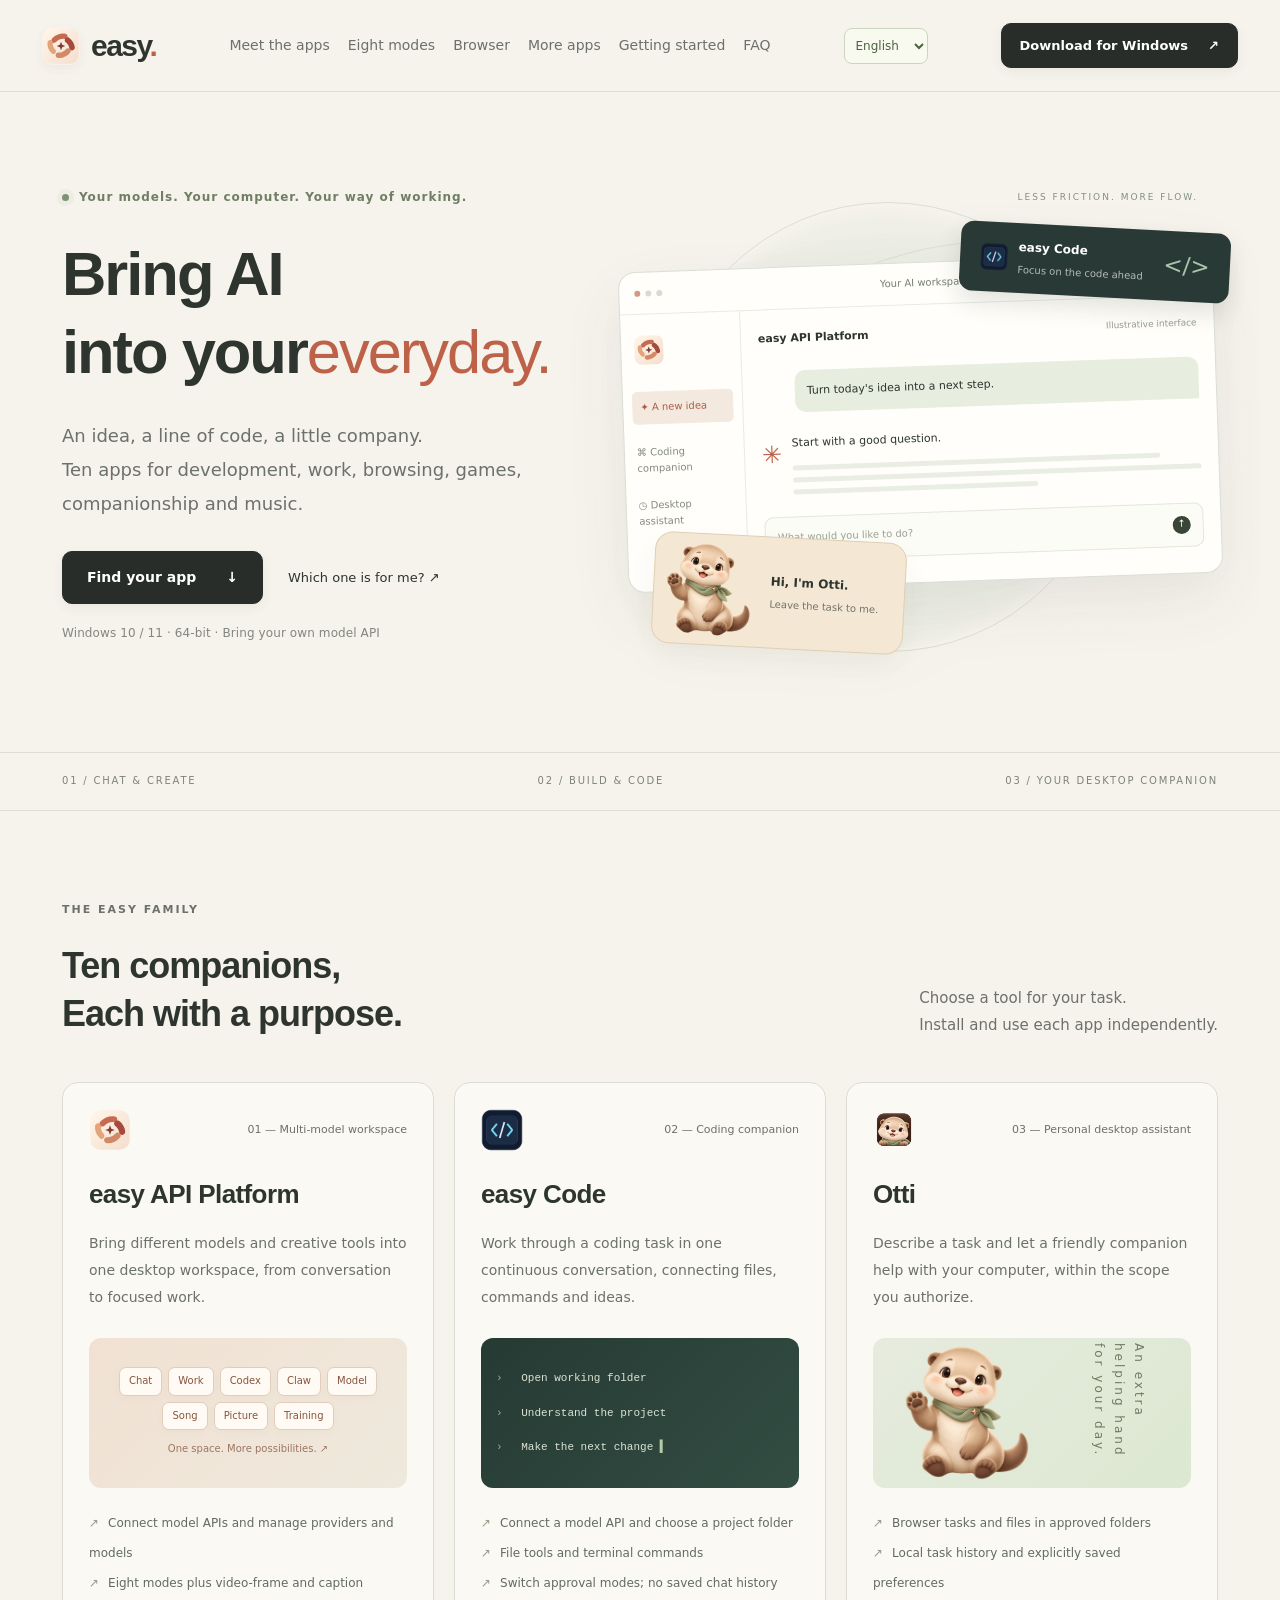
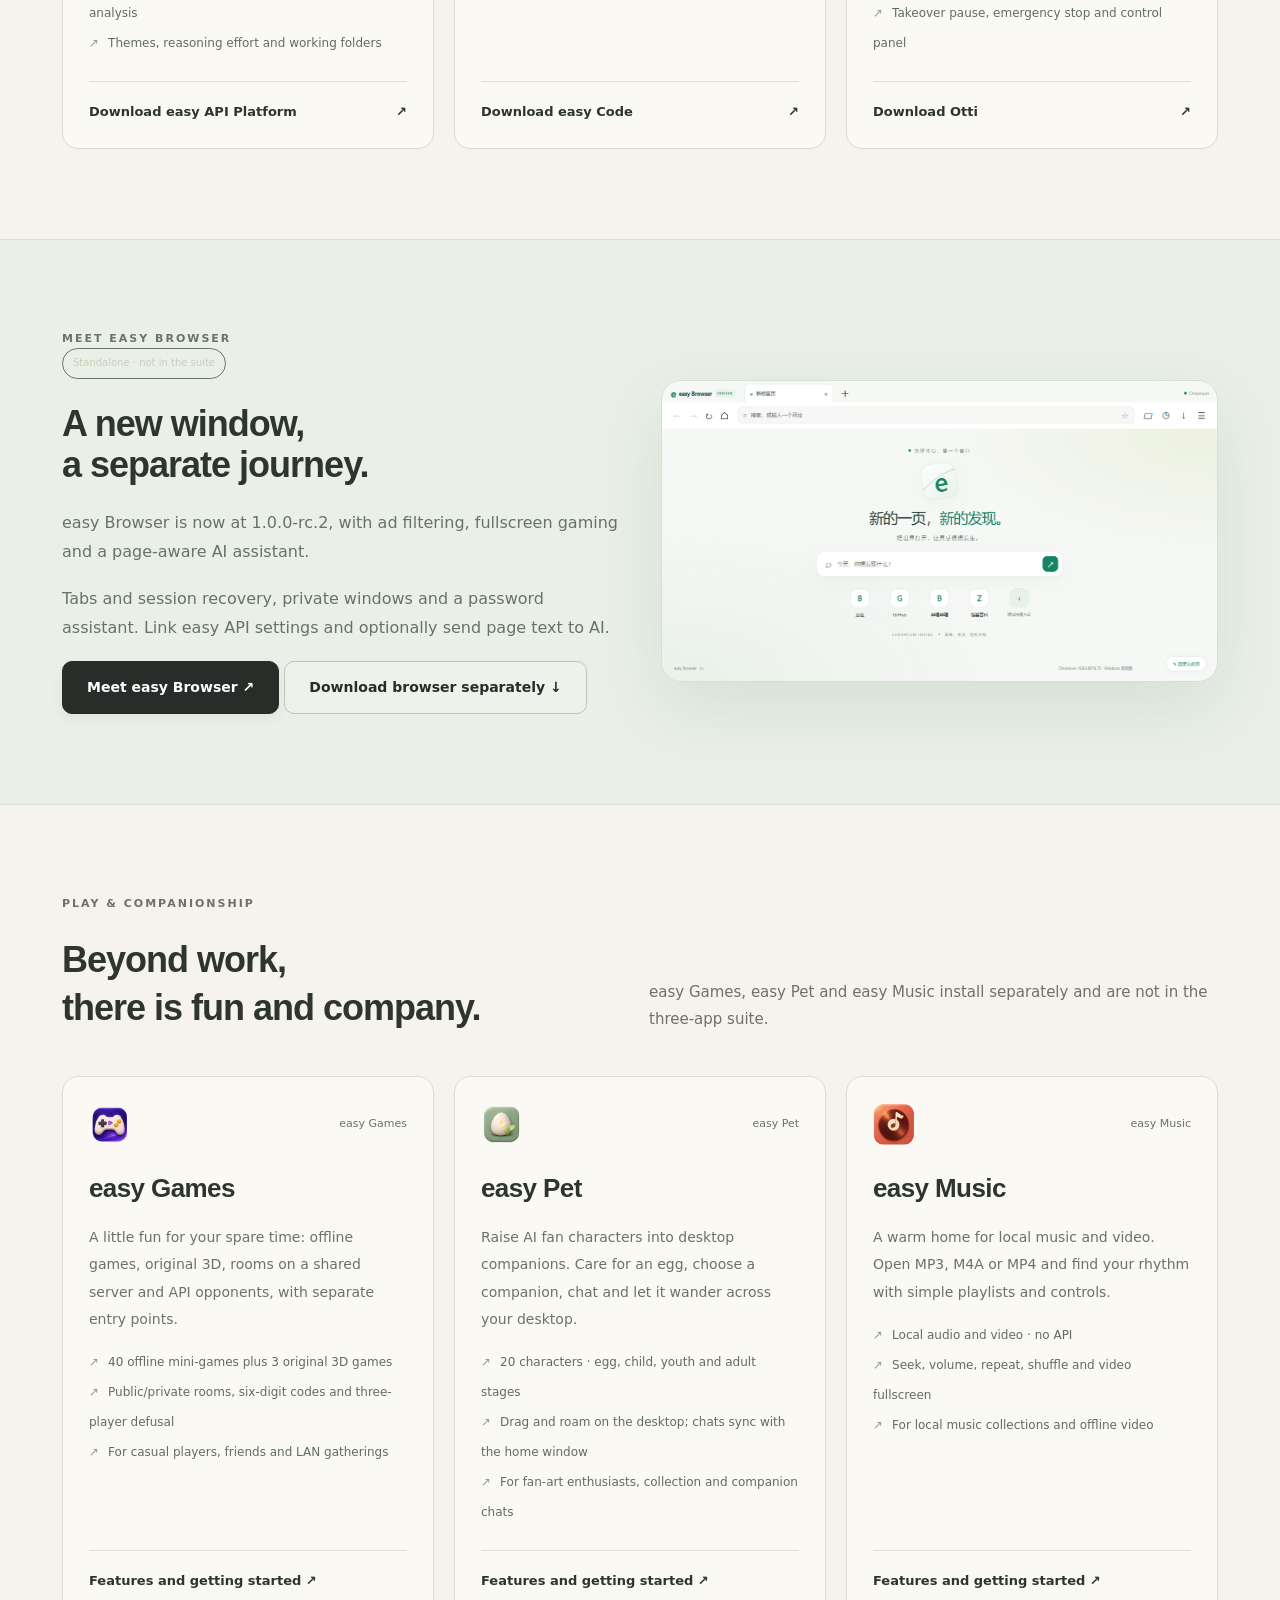
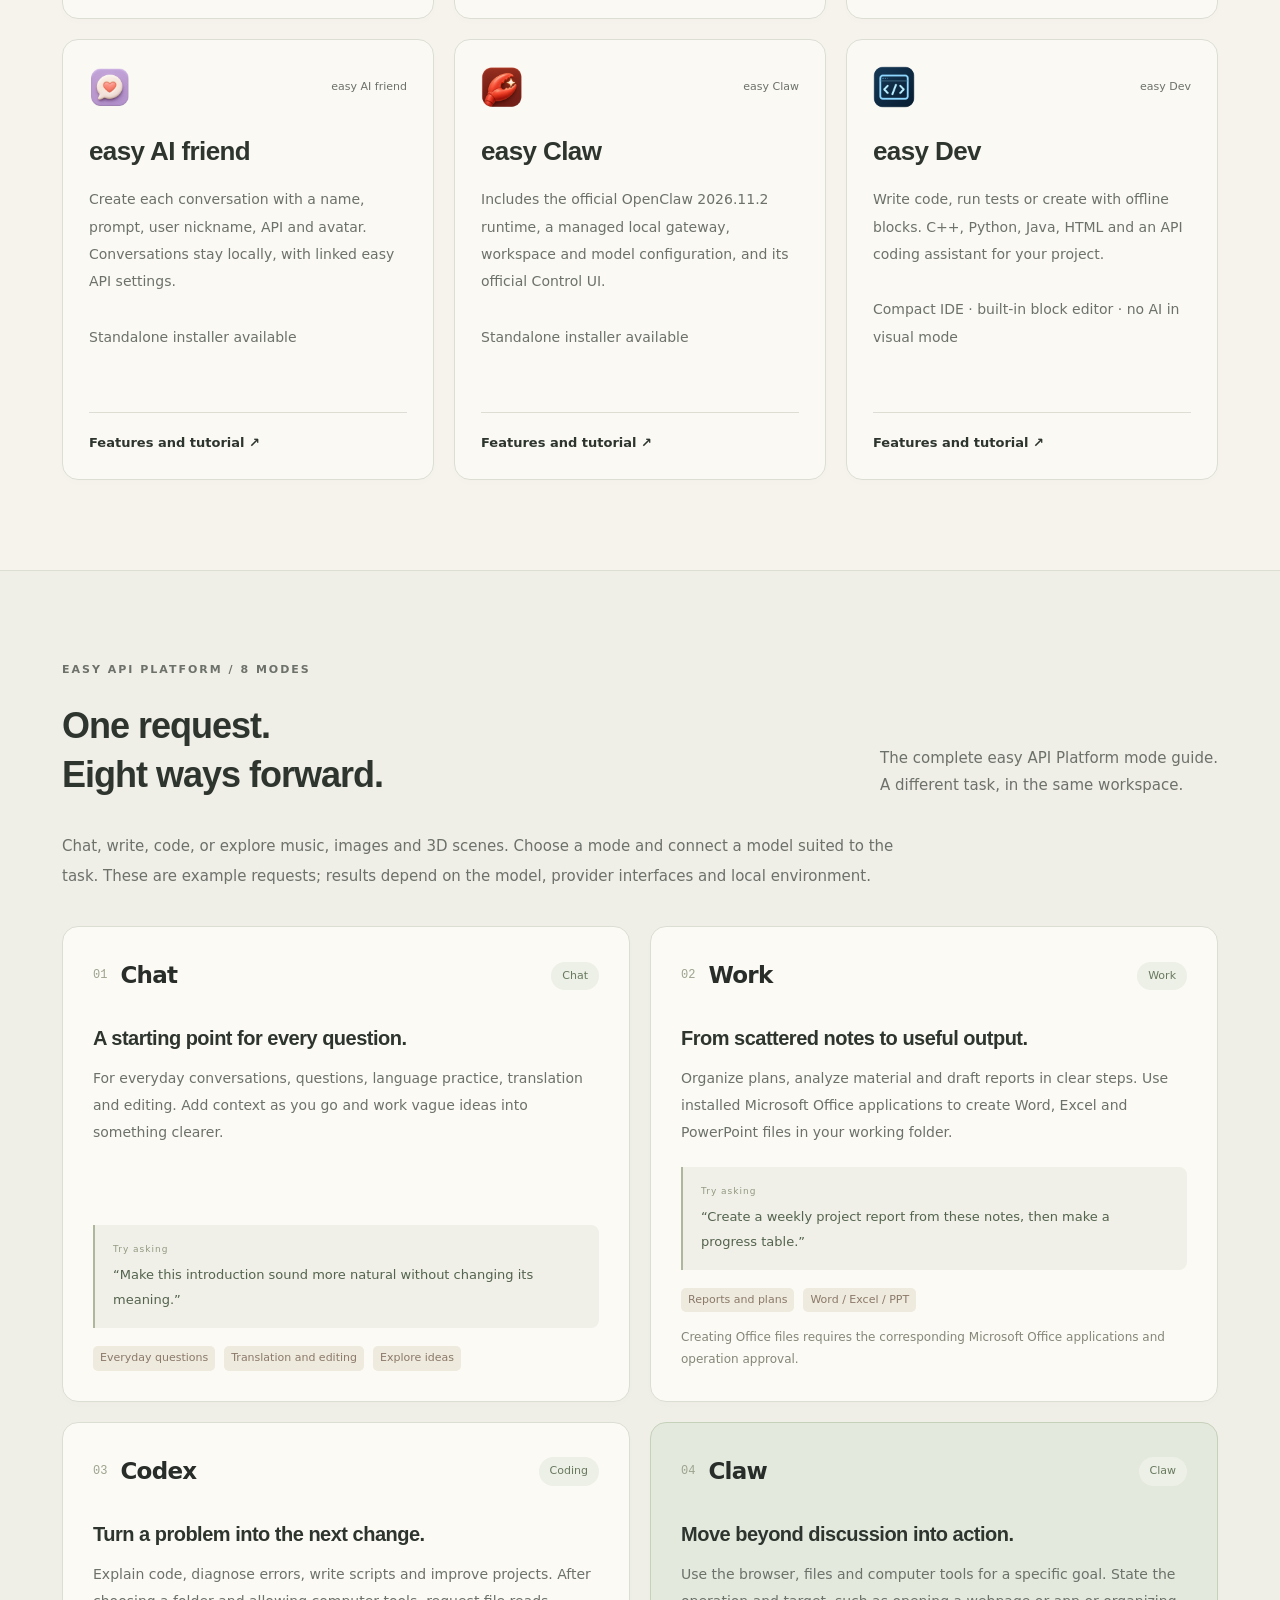
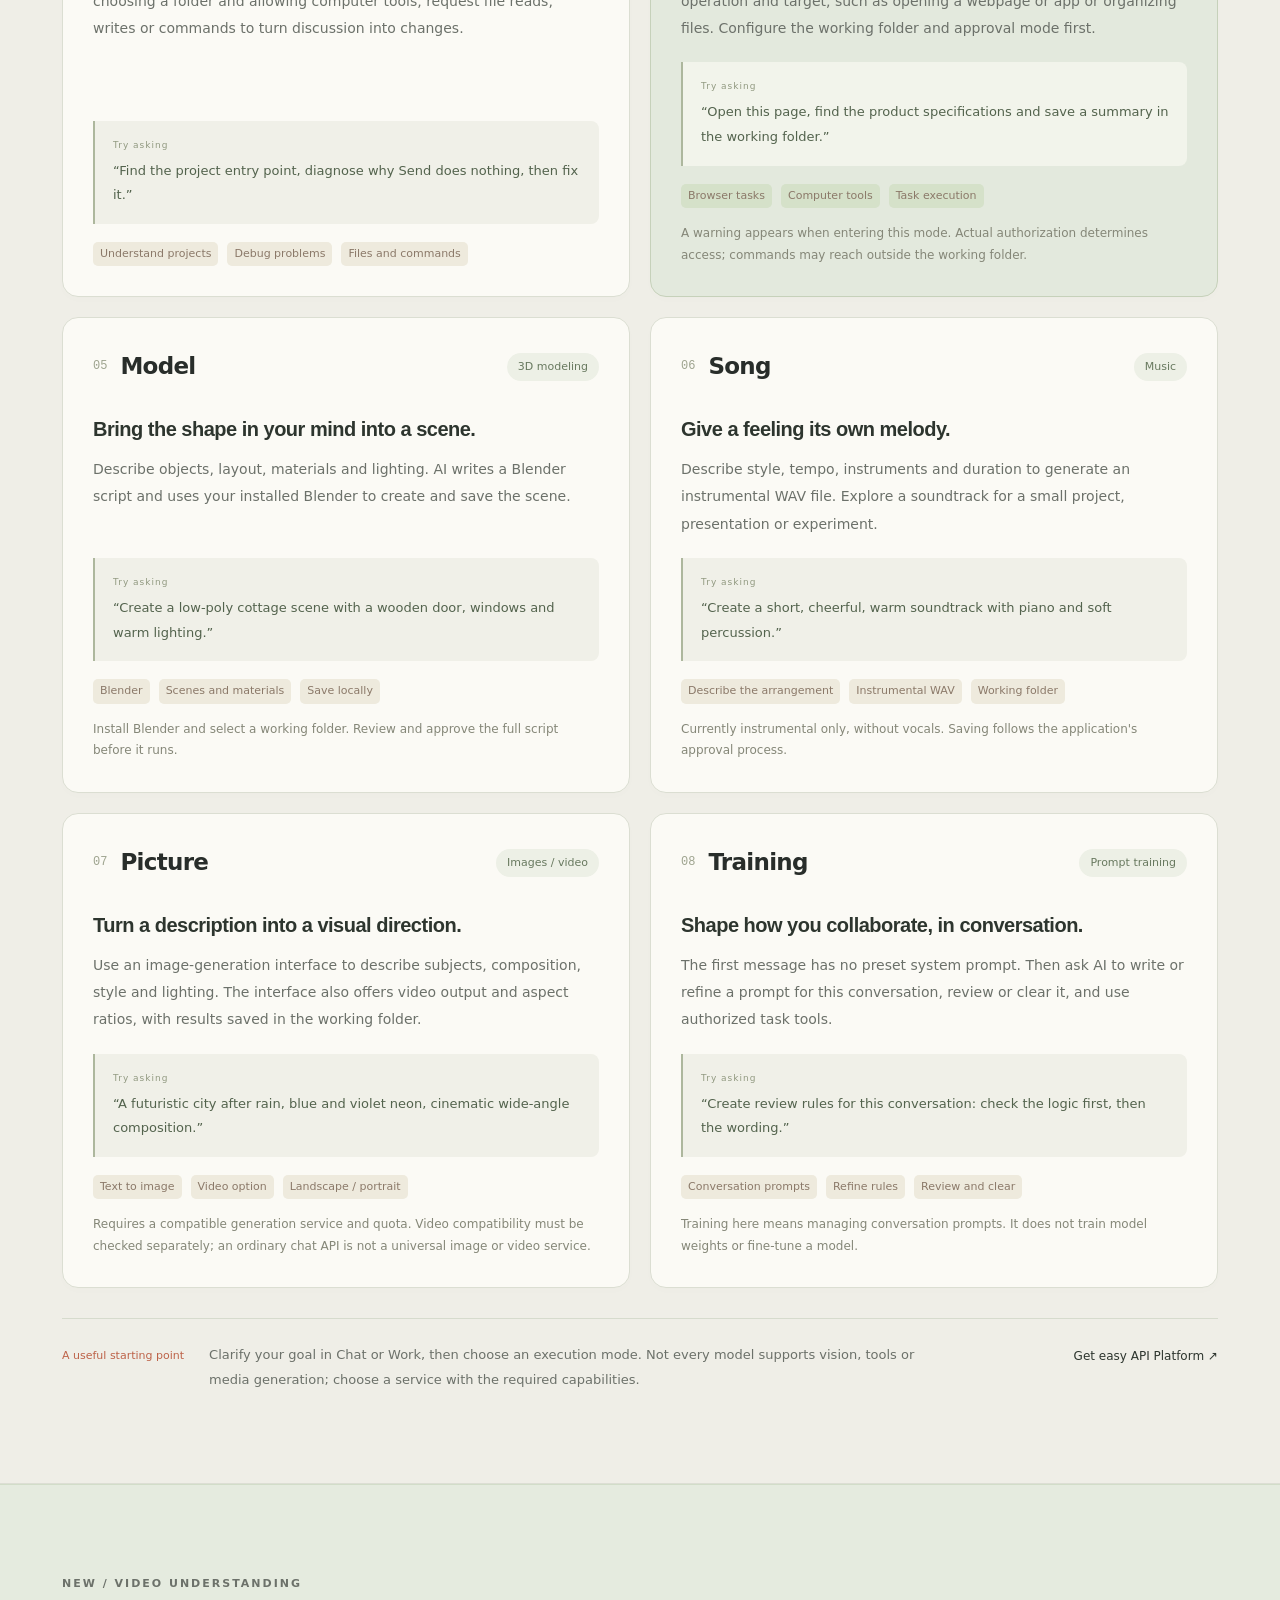
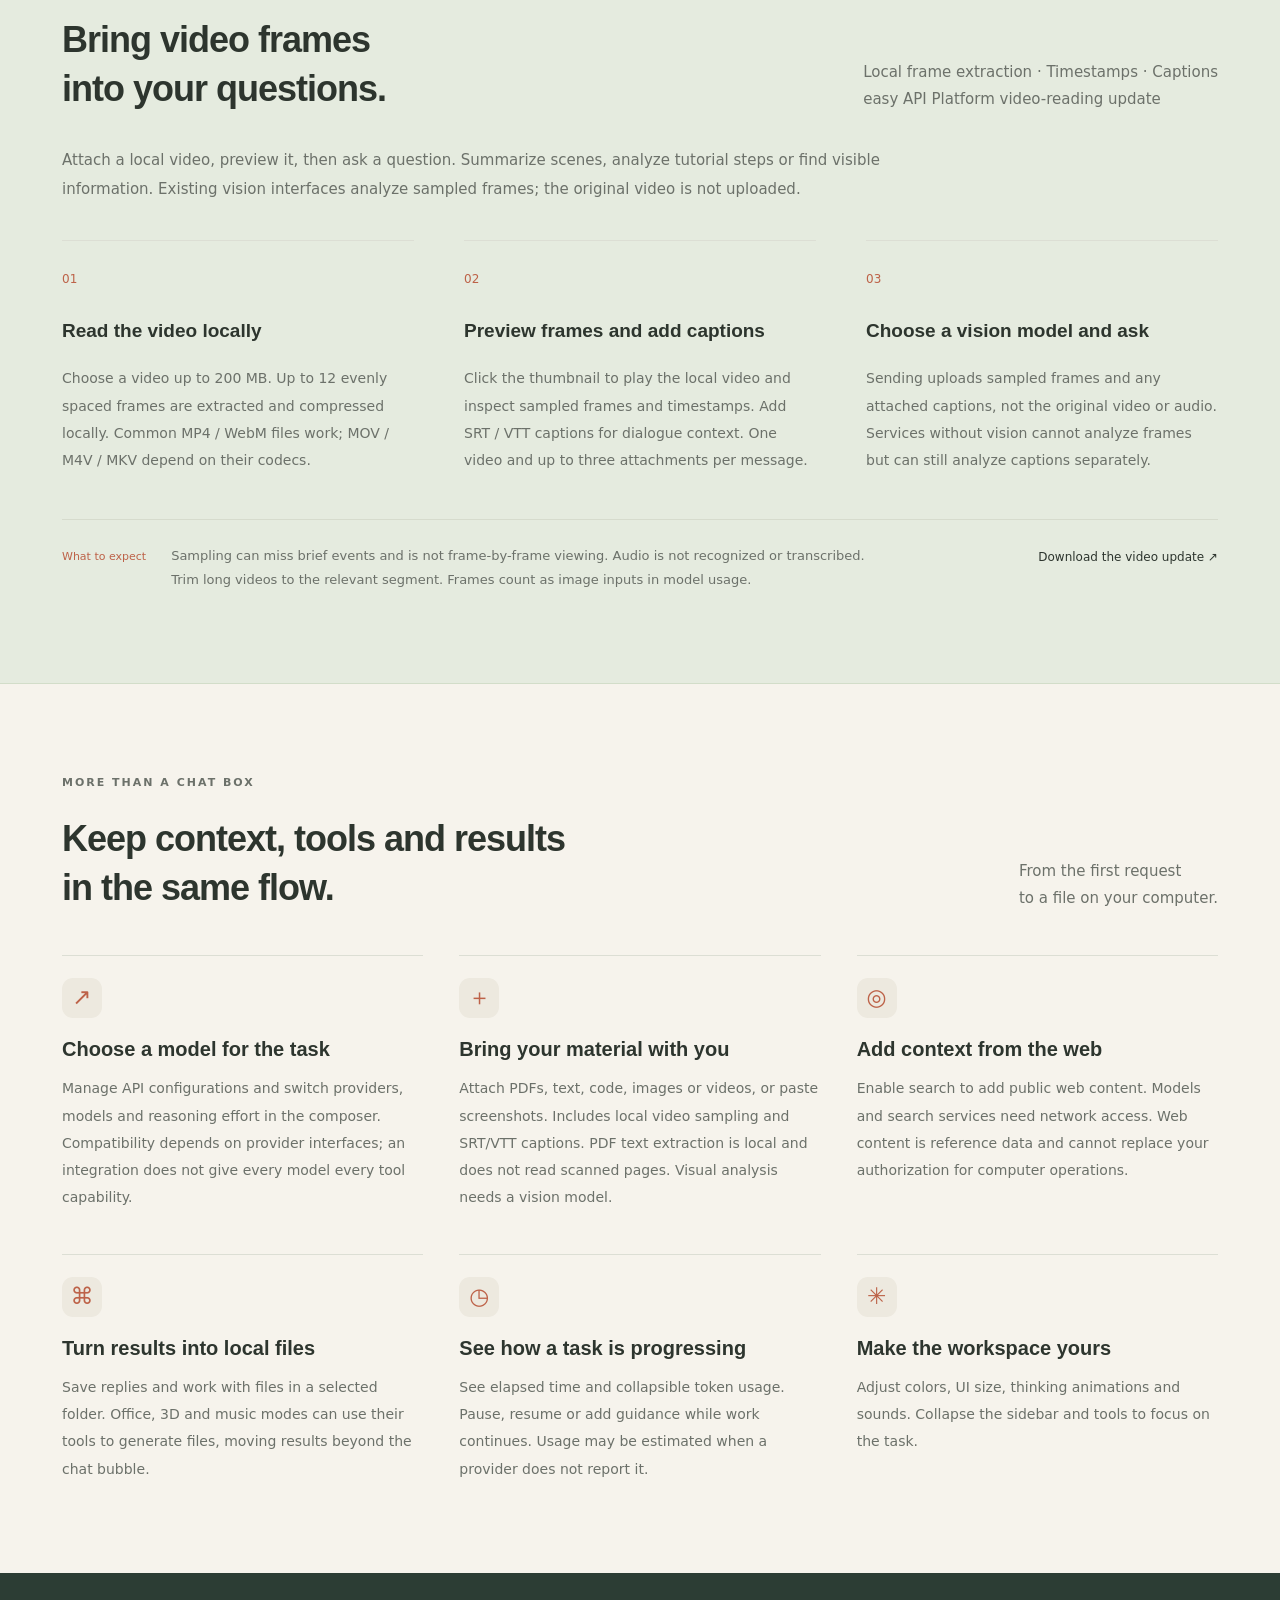
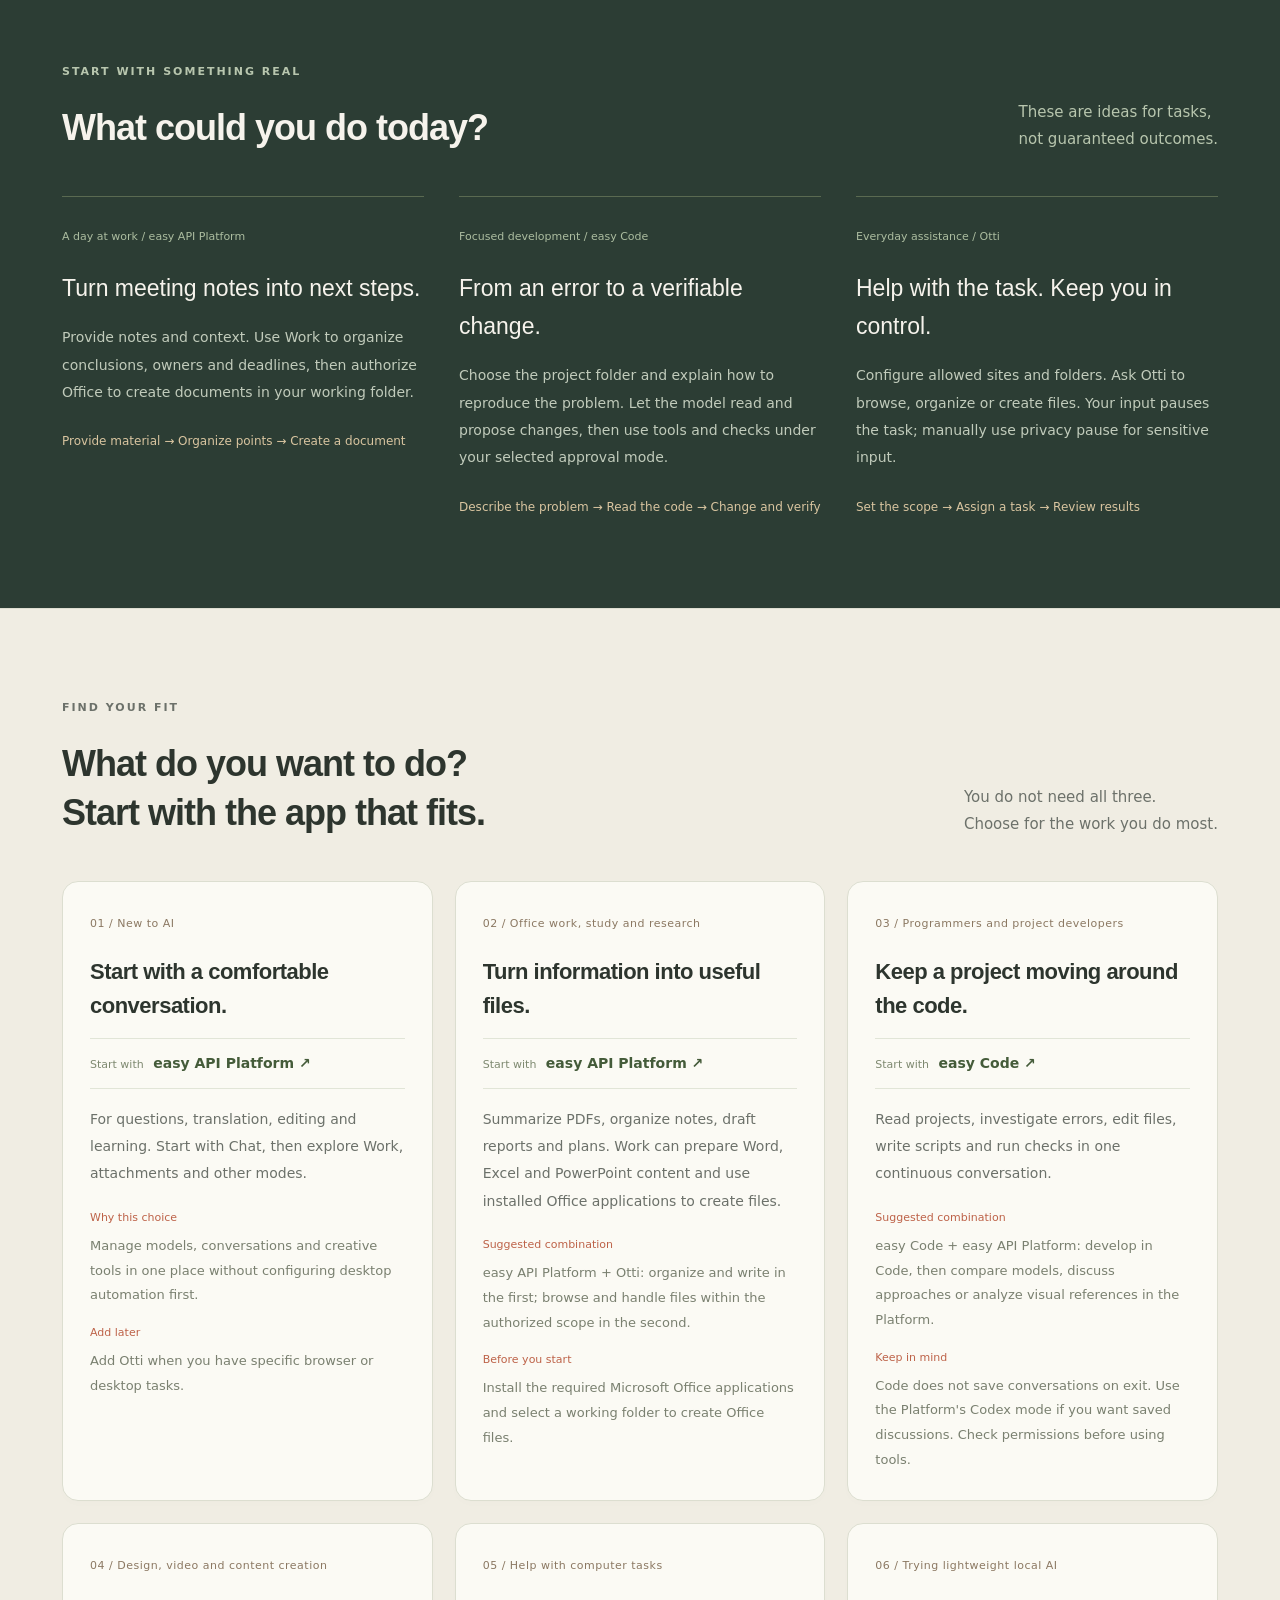
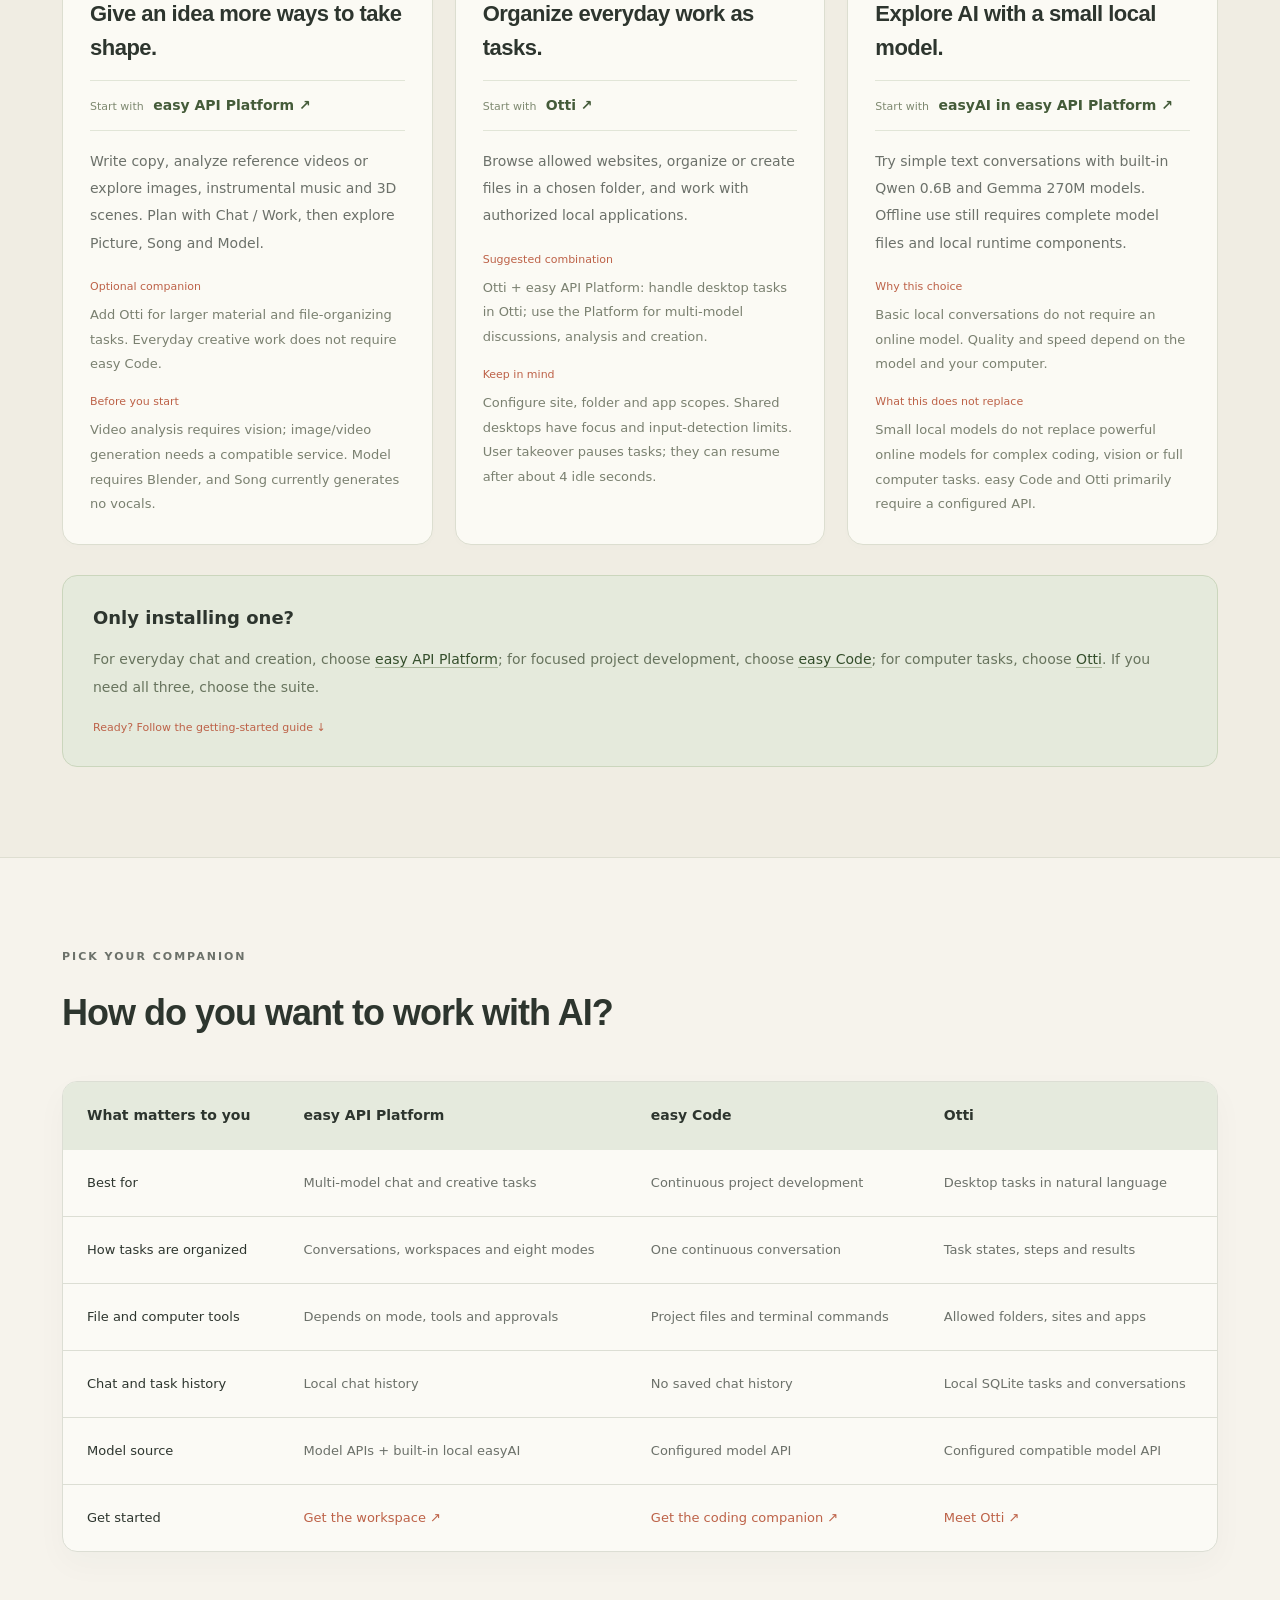
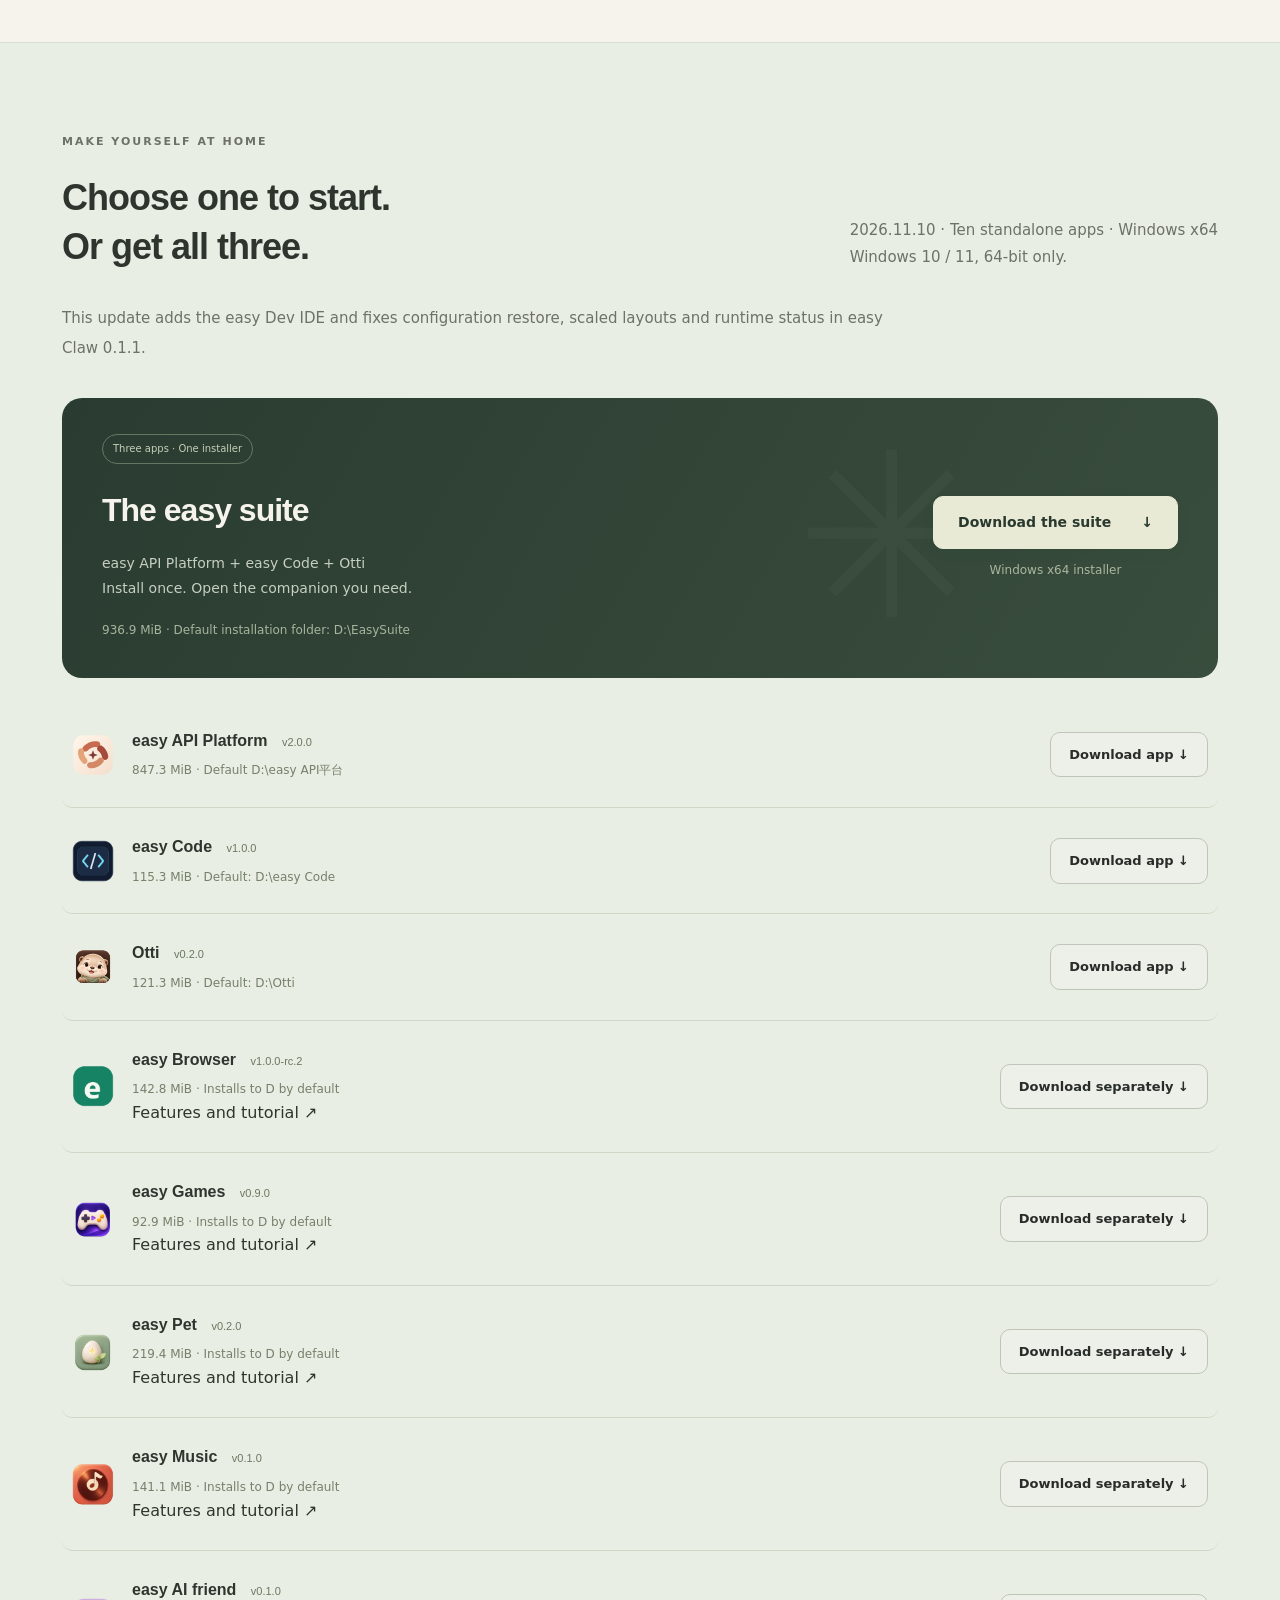
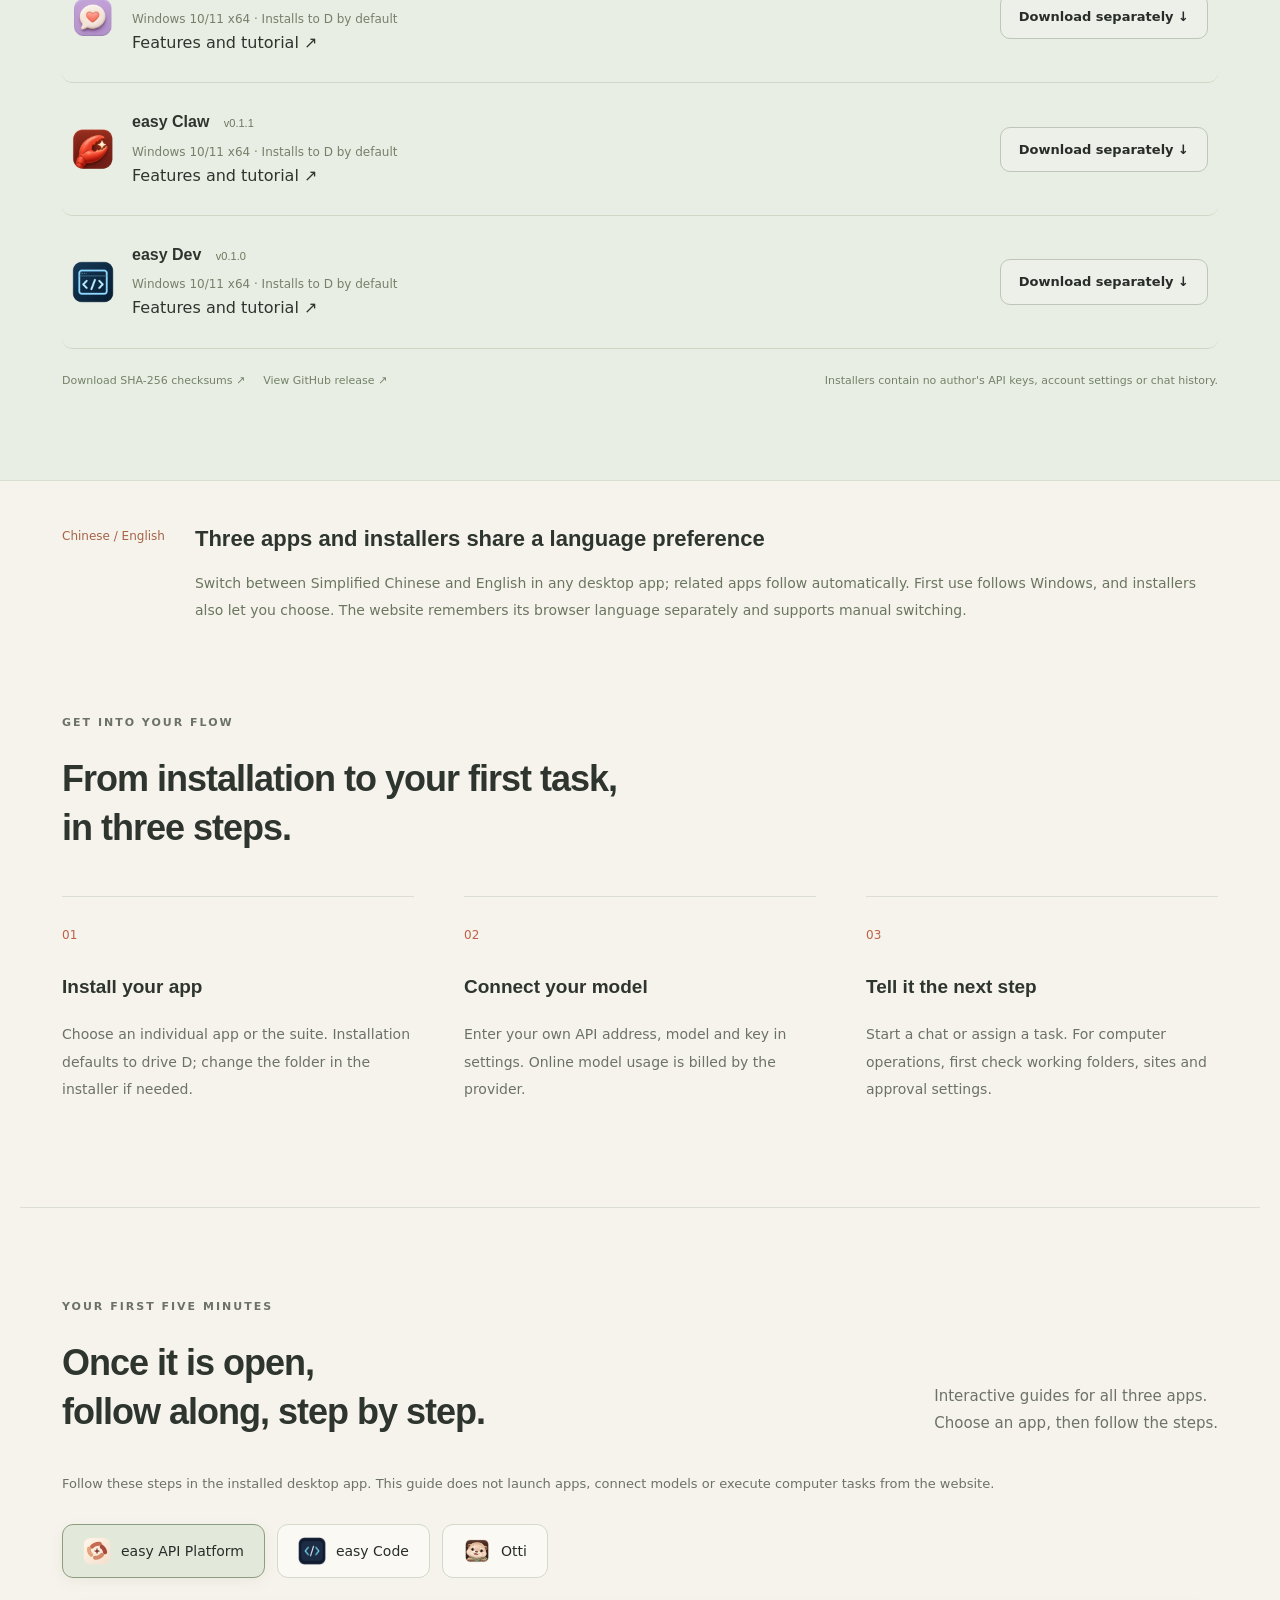
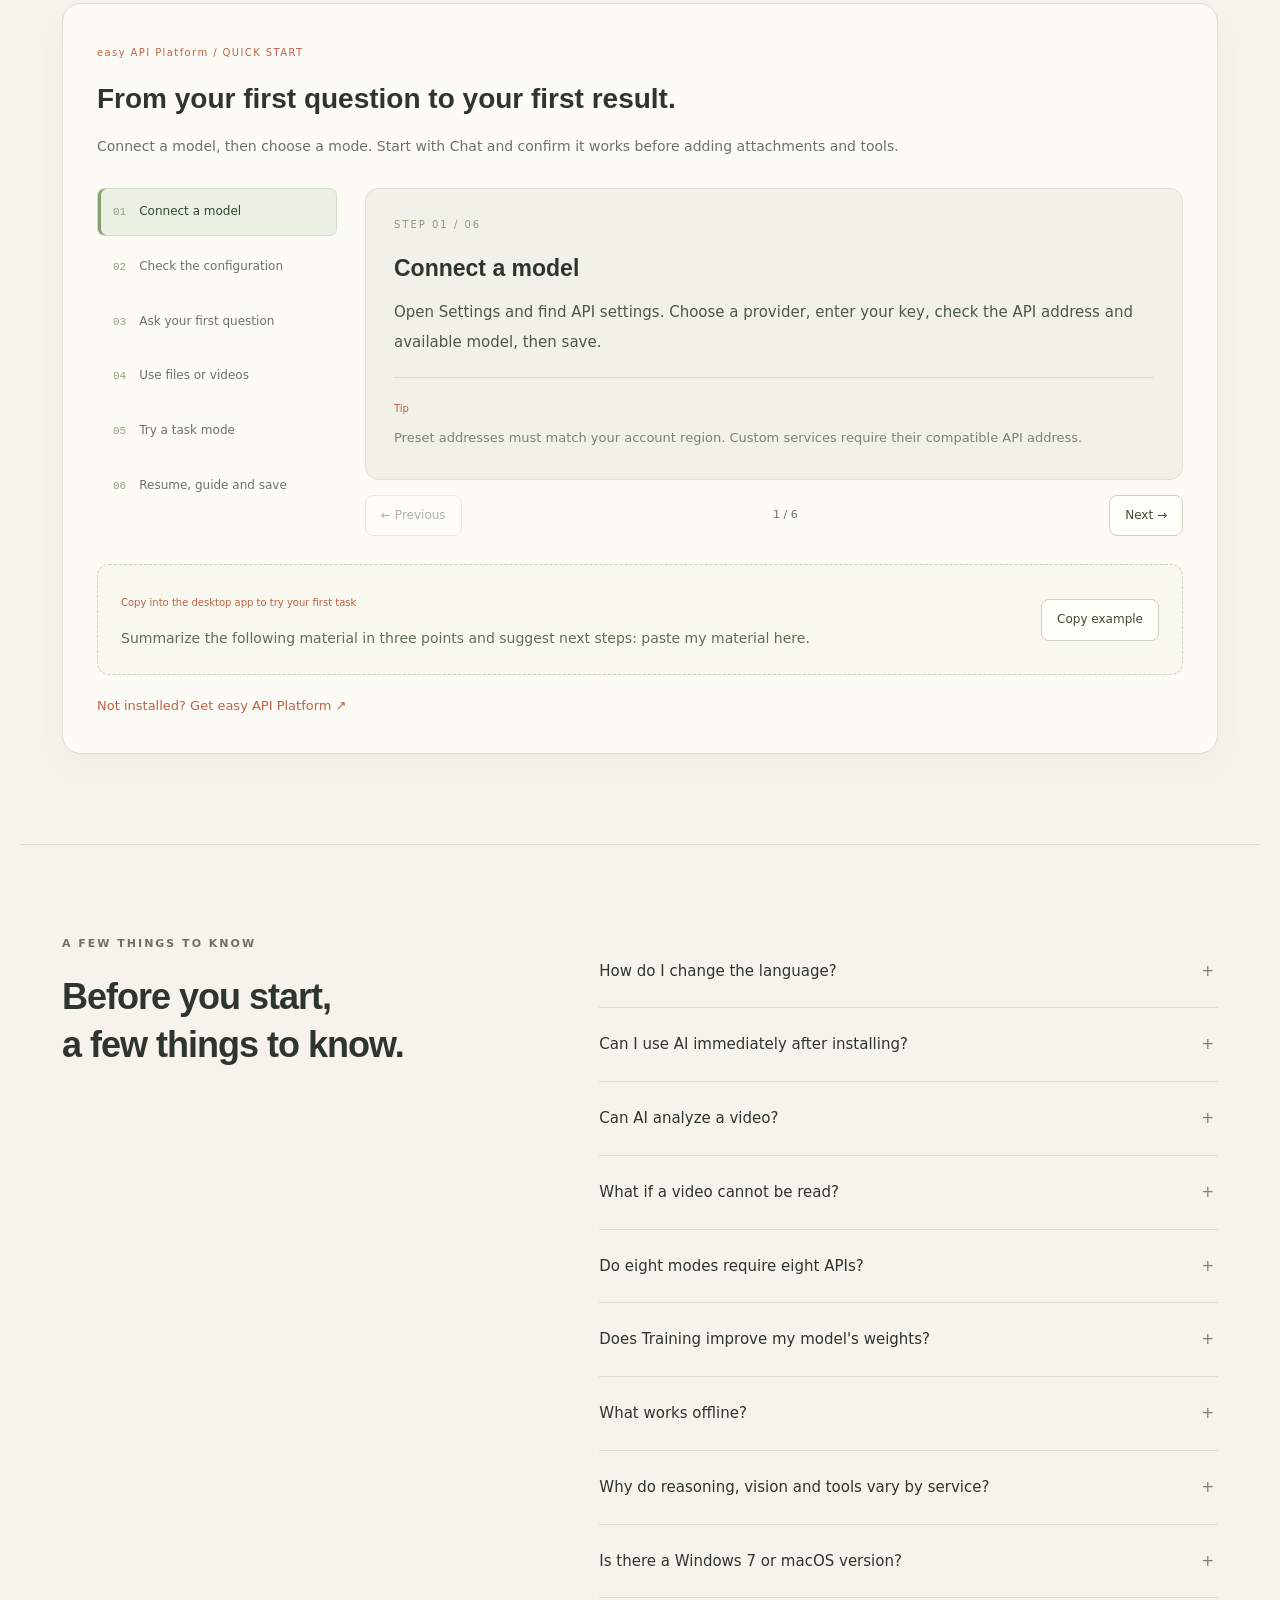
==== commit 33240696: "Publish easy Dev IDE and repaired easy Claw 0.1.1 installers" ====
--- a/index.html
+++ b/index.html
@@ -9,7 +9,7 @@
   <link rel="icon" href="assets/easy-api.svg" type="image/svg+xml">
   <link rel="stylesheet" href="styles.css">
   <link rel="stylesheet" href="refinements.css">
-  <script defer src="i18n/data.js"></script><script defer src="i18n/recent.js"></script><script defer src="i18n/ui.js"></script>
+  <script defer src="i18n/data.js"></script><script defer src="i18n/recent.js"></script><script defer src="i18n/dev.js"></script><script defer src="i18n/ui.js"></script>
   <script defer src="config.js"></script>
   <script defer src="site.js"></script>
   <script defer src="motion.js"></script>
@@ -20,16 +20,16 @@
   <header class="header"><a class="brand" href="#" aria-label="easy 首页"><img src="assets/easy-api.svg" alt=""><span>easy<span class="brand-dot">.</span></span></a><nav aria-label="主导航"><a href="#apps">认识应用</a><a href="#modes">八种模式</a><a href="browser.html">浏览器</a><a href="#more-apps">更多应用</a><a href="#tutorials">使用教程</a><a href="#faq">常见问题</a></nav><label class="language-switch"><span>全站语言</span><select data-easy-language aria-label="全站语言"><option value="zh-CN">简体中文</option><option value="en">English</option></select></label><a class="button small" href="#downloads">下载 Windows 版 <span aria-hidden="true">↗</span></a></header>
   <main id="main">
     <section class="hero wrap">
-      <div class="hero-copy"><div class="eyebrow"><span class="status-dot"></span> 你的模型，你的电脑，你的工作方式</div><h1>让 AI，<br>融入你的<span class="serif">日常。</span></h1><p class="lead">一个灵感，一段代码，一次陪伴。<br>九款应用，让工作、浏览、游戏、陪伴和音乐各得其所。</p><div class="hero-actions"><a class="button" href="#downloads">找到适合你的应用 <span aria-hidden="true">↓</span></a><a class="text-link" href="#choose-app">我适合哪一款 <span aria-hidden="true">↗</span></a></div><p class="platform">Windows 10 / 11 · 64 位 · 自备模型 API</p></div>
+      <div class="hero-copy"><div class="eyebrow"><span class="status-dot"></span> 你的模型，你的电脑，你的工作方式</div><h1>让 AI，<br>融入你的<span class="serif">日常。</span></h1><p class="lead">一个灵感，一段代码，一次陪伴。<br>十款应用，让开发、工作、浏览、游戏、陪伴和音乐各得其所。</p><div class="hero-actions"><a class="button" href="#downloads">找到适合你的应用 <span aria-hidden="true">↓</span></a><a class="text-link" href="#choose-app">我适合哪一款 <span aria-hidden="true">↗</span></a></div><p class="platform">Windows 10 / 11 · 64 位 · 自备模型 API</p></div>
       <div class="hero-art" aria-label="三个应用的界面示意"><span class="orbit orbit-one"></span><span class="orbit orbit-two"></span><span class="floating-label">LESS FRICTION. MORE FLOW.</span><div class="demo-window"><div class="window-top"><span class="traffic"><i></i><i></i><i></i></span><span>你的 AI 工作空间</span><span>↗</span></div><div class="demo-body"><aside><img src="assets/easy-api.svg" alt="easy API平台图标"><span class="demo-active">✦ 新的想法</span><span>⌘ 编码搭档</span><span>◷ 桌面助理</span></aside><div class="demo-chat"><div class="demo-caption">easy API平台 <span>界面示意</span></div><div class="user-bubble">把今天的灵感，变成下一步。</div><div class="assistant-bubble"><span class="spark">✳</span><div>从一个好问题开始。<div class="demo-lines"><i></i><i></i><i></i></div></div></div><div class="mini-composer">写下你想做的事… <span>↑</span></div></div></div></div><div class="code-float"><img src="assets/easy-code.png" alt=""><div><strong>easy Code</strong><span>专注眼前的代码</span></div><span class="code-mark">&lt;/&gt;</span></div><div class="otti-float"><img src="assets/otti-mascot.png" alt="水獭吉祥物 Otti"><div><strong>Hi, I'm Otti.</strong><span>把事情交给我。</span></div></div></div>
     </section>
     <div class="intro-strip"><div class="wrap"><span>01 / CHAT & CREATE</span><span>02 / BUILD & CODE</span><span>03 / YOUR DESKTOP COMPANION</span></div></div>
-    <section id="apps" class="wrap section"><div class="section-heading"><div class="eyebrow">THE EASY FAMILY</div><h2>九个伙伴，<br>各有所长。</h2><p>按任务选择工具。<br>每个应用都可以独立安装、独立使用。</p></div><div class="app-grid">
+    <section id="apps" class="wrap section"><div class="section-heading"><div class="eyebrow">THE EASY FAMILY</div><h2>十个伙伴，<br>各有所长。</h2><p>按任务选择工具。<br>每个应用都可以独立安装、独立使用。</p></div><div class="app-grid">
       <article class="app-card api-card"><div class="card-top"><img src="assets/easy-api.svg" alt=""><span>01 — 多模型工作台</span></div><h3>easy API平台</h3><p>把不同模型与创作工具放进一个桌面工作空间，从聊天到工作，随时切换。</p><div class="card-visual api-visual" aria-hidden="true"><span>Chat</span><span>Work</span><span>Codex</span><span>Claw</span><span>Model</span><span>Song</span><span>Picture</span><span>Training</span><b>一个空间，多种可能 ↗</b></div><ul><li>接入多个模型 API，管理服务与模型</li><li>八种模式 + 视频抽帧与字幕分析</li><li>主题、思考强度和工作目录设置</li></ul><a class="card-link" href="#download-api">下载 easy API平台 <span>↗</span></a></article>
       <article class="app-card code-card"><div class="card-top"><img src="assets/easy-code.png" alt=""><span>02 — 编码搭档</span></div><h3>easy Code</h3><p>围绕一个持续的聊天开展编码任务，让文件、命令与思路在同一个地方衔接。</p><div class="card-visual code-visual" aria-hidden="true"><div><span>›</span> 打开工作目录</div><div><span>›</span> 理解项目结构</div><div><span>›</span> 完成下一次修改 <b>▍</b></div></div><ul><li>连接模型 API，选择项目目录</li><li>文件读写与终端命令工具</li><li>可切换批准方式，不保存聊天记录</li></ul><a class="card-link" href="#download-code">下载 easy Code <span>↗</span></a></article>
       <article class="app-card otti-card"><div class="card-top"><img src="assets/otti.png" alt=""><span>03 — 私人桌面助理</span></div><h3>Otti</h3><p>用中文安排任务，让这个温暖的小伙伴在授权范围内，帮你处理电脑上的事情。</p><div class="card-visual otti-visual"><img src="assets/otti-mascot.png" alt="Otti 水獭吉祥物"><span>你的日常，多一双帮手。</span></div><ul><li>浏览器任务与指定目录文件操作</li><li>本地任务记录与明确保存的偏好</li><li>用户接管暂停、紧急停止和控制面板</li></ul><a class="card-link" href="#download-otti">下载 Otti <span>↗</span></a></article>
     </div></section>
-    <section id="browser" class="browser-promo"><div class="wrap section"><div class="eyebrow">MEET EASY BROWSER</div><div class="browser-promo-layout"><div><span class="pill">独立安装 · 整合版不包含</span><h2>新的窗口，<br>独立出发。</h2><p>easy Browser 现已更新至 1.0.0-rc.2，包含广告过滤、游戏全屏与网页 AI 助手。</p><p>标签与会话恢复、无痕窗口、密码助手；可关联 easy API 设置，按需让 AI 阅读网页文字。</p><a class="button" href="browser.html">认识 easy Browser ↗</a> <a class="button outline" data-asset="easy-Browser-1.0.0-rc.2-Setup.exe" data-release="v2026.11.10" href="#download-help">单独下载浏览器 ↓</a></div><a href="browser.html"><img src="assets/easy-browser-preview.png" alt="easy Browser 首页预览" loading="lazy"></a></div></div></section><section id="more-apps" class="wrap section"><div class="section-heading"><div class="eyebrow">PLAY & COMPANIONSHIP</div><h2>工作之外，<br>也有陪伴和快乐。</h2><p>easy Games、easy Pet、easy Music 独立安装，不包含在三款整合包中。</p></div><div class="app-grid extra-app-grid"><article class="app-card"><div class="card-top"><img src="assets/easy-games.png" alt=""><span>easy Games</span></div><h3>easy Games</h3><p>给碎片时间一点快乐：离线小游戏、原创 3D、同一服务器房间联机和 API 对战，各有自己的入口。</p><ul><li>40 款离线小游戏 + 3 款原创 3D 游戏</li><li>公私房间、六位房间码、三人分工拆弹</li><li>适合休闲玩家、同学朋友和局域网聚会</li></ul><a class="card-link" href="games.html">了解功能与使用方法 ↗</a></article><article class="app-card"><div class="card-top"><img src="assets/easy-pet.png" alt=""><span>easy Pet</span></div><h3>easy Pet</h3><p>把喜欢的 AI 二创角色养成桌面伙伴。从宠物蛋开始照顾，选择伙伴、聊聊天，也让它在桌面慢慢走。</p><ul><li>20 位角色 · 蛋、幼年、青年、成年</li><li>桌面拖动与漫步，聊天和小屋同步</li><li>适合二创爱好者、养成玩家和聊天陪伴需求</li></ul><a class="card-link" href="pet.html">了解功能与使用方法 ↗</a></article><article class="app-card"><div class="card-top"><img src="assets/easy-music.png" alt=""><span>easy Music</span></div><h3>easy Music</h3><p>给本地音乐和视频一个温暖的家。打开 MP3、M4A 或 MP4，用简单的列表和控制，找回自己的节奏。</p><ul><li>本地音频、视频 · 无需 API</li><li>进度、音量、循环、随机与视频全屏</li><li>适合本地音乐收藏和离线视频播放</li></ul><a class="card-link" href="music.html">了解功能与使用方法 ↗</a></article><article class="app-card"><div class="card-top"><img src="assets/easy-friend.png" alt=""><span>easy AI friend</span></div><h3>easy AI friend</h3><p>新建对话填写名字、提示词、用户称呼、API 与头像；完整对话保存在本机，可关联 easy API 设置。</p><p>独立安装包已发布</p><a class="card-link" href="friend.html">介绍与使用教程 ↗</a></article><article class="app-card"><div class="card-top"><img src="assets/easy-claw.png" alt=""><span>easy Claw</span></div><h3>easy Claw</h3><p>集成官方 OpenClaw 2026.11.2 运行时，管理独立本机网关、工作目录和模型，打开官方控制界面使用其能力。</p><p>独立安装包已发布</p><a class="card-link" href="claw.html">介绍与使用教程 ↗</a></article></div></section><section id="modes" class="mode-section"><div class="wrap section">
+    <section id="browser" class="browser-promo"><div class="wrap section"><div class="eyebrow">MEET EASY BROWSER</div><div class="browser-promo-layout"><div><span class="pill">独立安装 · 整合版不包含</span><h2>新的窗口，<br>独立出发。</h2><p>easy Browser 现已更新至 1.0.0-rc.2，包含广告过滤、游戏全屏与网页 AI 助手。</p><p>标签与会话恢复、无痕窗口、密码助手；可关联 easy API 设置，按需让 AI 阅读网页文字。</p><a class="button" href="browser.html">认识 easy Browser ↗</a> <a class="button outline" data-asset="easy-Browser-1.0.0-rc.2-Setup.exe" data-release="v2026.11.10" href="#download-help">单独下载浏览器 ↓</a></div><a href="browser.html"><img src="assets/easy-browser-preview.png" alt="easy Browser 首页预览" loading="lazy"></a></div></div></section><section id="more-apps" class="wrap section"><div class="section-heading"><div class="eyebrow">PLAY & COMPANIONSHIP</div><h2>工作之外，<br>也有陪伴和快乐。</h2><p>easy Games、easy Pet、easy Music 独立安装，不包含在三款整合包中。</p></div><div class="app-grid extra-app-grid"><article class="app-card"><div class="card-top"><img src="assets/easy-games.png" alt=""><span>easy Games</span></div><h3>easy Games</h3><p>给碎片时间一点快乐：离线小游戏、原创 3D、同一服务器房间联机和 API 对战，各有自己的入口。</p><ul><li>40 款离线小游戏 + 3 款原创 3D 游戏</li><li>公私房间、六位房间码、三人分工拆弹</li><li>适合休闲玩家、同学朋友和局域网聚会</li></ul><a class="card-link" href="games.html">了解功能与使用方法 ↗</a></article><article class="app-card"><div class="card-top"><img src="assets/easy-pet.png" alt=""><span>easy Pet</span></div><h3>easy Pet</h3><p>把喜欢的 AI 二创角色养成桌面伙伴。从宠物蛋开始照顾，选择伙伴、聊聊天，也让它在桌面慢慢走。</p><ul><li>20 位角色 · 蛋、幼年、青年、成年</li><li>桌面拖动与漫步，聊天和小屋同步</li><li>适合二创爱好者、养成玩家和聊天陪伴需求</li></ul><a class="card-link" href="pet.html">了解功能与使用方法 ↗</a></article><article class="app-card"><div class="card-top"><img src="assets/easy-music.png" alt=""><span>easy Music</span></div><h3>easy Music</h3><p>给本地音乐和视频一个温暖的家。打开 MP3、M4A 或 MP4，用简单的列表和控制，找回自己的节奏。</p><ul><li>本地音频、视频 · 无需 API</li><li>进度、音量、循环、随机与视频全屏</li><li>适合本地音乐收藏和离线视频播放</li></ul><a class="card-link" href="music.html">了解功能与使用方法 ↗</a></article><article class="app-card"><div class="card-top"><img src="assets/easy-friend.png" alt=""><span>easy AI friend</span></div><h3>easy AI friend</h3><p>新建对话填写名字、提示词、用户称呼、API 与头像；完整对话保存在本机，可关联 easy API 设置。</p><p>独立安装包已发布</p><a class="card-link" href="friend.html">介绍与使用教程 ↗</a></article><article class="app-card"><div class="card-top"><img src="assets/easy-claw.png" alt=""><span>easy Claw</span></div><h3>easy Claw</h3><p>集成官方 OpenClaw 2026.11.2 运行时，管理独立本机网关、工作目录和模型，打开官方控制界面使用其能力。</p><p>独立安装包已发布</p><a class="card-link" href="claw.html">介绍与使用教程 ↗</a></article><article class="app-card"><div class="card-top"><img src="assets/easy-dev.png" alt=""><span>easy Dev</span></div><h3>easy Dev</h3><p>写代码、运行测试，或用离线积木做作品。支持 C++、Python、Java、HTML，以及可关联 API 的项目编程助手。</p><p>紧凑 IDE 界面 · 自带积木编辑器 · 图形化无 AI</p><a class="card-link" href="dev.html">介绍与使用教程 ↗</a></article></div></section><section id="modes" class="mode-section"><div class="wrap section">
       <div class="section-heading"><div class="eyebrow">EASY API PLATFORM / 8 MODES</div><h2>从一句话，<br>走进八种可能。</h2><p>easy API平台的完整模式指南。<br>换一种任务，不必换一个工作空间。</p></div>
       <p class="section-intro">日常聊天、办公写作、代码开发，也可以是音乐、图像或三维模型。选择合适的模式，再连接适合这项任务的模型。下方示例是任务写法，实际结果取决于模型、服务接口与本机环境。</p>
       <div class="mode-grid">
@@ -58,15 +58,15 @@
 <article><span class="audience-label">06 / 想先尝试本地轻量聊天的用户</span><h3>从一个小模型，了解 AI。</h3><div class="audience-pick">首选 <a href="#download-api">easy API平台的 easyAI ↗</a></div><p>适合简单文本交流，或先体验内置 Qwen 0.6B、Gemma 270M 本地模型。离线使用仍需要模型文件及本地运行组件完整。</p><dl><dt>为什么这样选</dt><dd>不必为了基础本地文本对话配置在线模型；回答能力和运行速度受模型与电脑配置影响。</dd><dt>不适合的期望</dt><dd>小型本地模型不能替代强在线模型处理复杂编码、视觉理解和完整电脑任务；easy Code 与 Otti 的主要任务能力需要配置 API。</dd></dl></article>
 </div><div class="choose-summary"><strong>只装一款，怎么选？</strong><p>日常聊天与多种创作选 <a href="#download-api">easy API平台</a>；专注项目编码选 <a href="#download-code">easy Code</a>；希望安排电脑任务选 <a href="#download-otti">Otti</a>。三个方向都经常用，再选择整合版。</p><a class="text-link" href="#tutorials">选好了？跟着入门教程开始 ↓</a></div></div></section>
     <section id="compare" class="wrap section"><div class="section-heading"><div class="eyebrow">PICK YOUR COMPANION</div><h2>你想怎样和 AI 一起工作？</h2></div><div class="comparison-scroll" tabindex="0" role="region" aria-label="三个应用的功能对比，可横向滚动"><table><thead><tr><th scope="col">你关心的事</th><th scope="col">easy API平台</th><th scope="col">easy Code</th><th scope="col">Otti</th></tr></thead><tbody><tr><th scope="row">更适合</th><td>多模型聊天与多种创作任务</td><td>围绕项目的持续编码</td><td>自然语言安排桌面任务</td></tr><tr><th scope="row">任务组织方式</th><td>多对话、工作区、八种模式</td><td>单个持续聊天</td><td>任务状态、步骤与结果</td></tr><tr><th scope="row">文件与电脑工具</th><td>按模式、工具及批准设置使用</td><td>项目文件与终端命令</td><td>授权目录、网站与应用</td></tr><tr><th scope="row">聊天与任务记录</th><td>本地聊天记录</td><td>不保存聊天记录</td><td>本地 SQLite 任务与对话记录</td></tr><tr><th scope="row">模型来源</th><td>模型 API + 内置本地 easyAI</td><td>配置的模型 API</td><td>配置的兼容模型 API</td></tr><tr><th scope="row">从哪里开始</th><td><a href="#download-api">下载工作台 ↗</a></td><td><a href="#download-code">下载编码搭档 ↗</a></td><td><a href="#download-otti">认识 Otti ↗</a></td></tr></tbody></table></div></section>
-    <section id="downloads" class="downloads"><div class="wrap section"><div class="section-heading"><div class="eyebrow">MAKE YOURSELF AT HOME</div><h2>选一个开始。<br>或者，一次拥有。</h2><p>2026.11.10 · 九款独立应用 · Windows x64<br>仅支持 Windows 10 / 11，64 位。</p></div><p class="section-intro">本次更新：子智能体用量与数量设置、easy Code 关联 API、Otti 网站授权修复。</p><div class="suite"><div><span class="pill">三个应用 · 一个安装包</span><h3>easy 全家桶</h3><p>easy API平台 + easy Code + Otti<br>一次安装，按需要打开你的 AI 伙伴。</p><small>936.9 MiB · 默认安装到 D:\EasySuite</small></div><div class="suite-action"><a class="button" data-asset="Easy-Suite-Setup.exe" href="#download-help">下载整合版 <span>↓</span></a><span>Windows x64 安装包</span></div></div><div class="download-list">
+    <section id="downloads" class="downloads"><div class="wrap section"><div class="section-heading"><div class="eyebrow">MAKE YOURSELF AT HOME</div><h2>选一个开始。<br>或者，一次拥有。</h2><p>2026.11.10 · 十款独立应用 · Windows x64<br>仅支持 Windows 10 / 11，64 位。</p></div><p class="section-intro">本次更新：新增 easy Dev 开发工具；easy Claw 0.1.1 修复配置回显、缩放布局与运行状态。</p><div class="suite"><div><span class="pill">三个应用 · 一个安装包</span><h3>easy 全家桶</h3><p>easy API平台 + easy Code + Otti<br>一次安装，按需要打开你的 AI 伙伴。</p><small>936.9 MiB · 默认安装到 D:\EasySuite</small></div><div class="suite-action"><a class="button" data-asset="Easy-Suite-Setup.exe" href="#download-help">下载整合版 <span>↓</span></a><span>Windows x64 安装包</span></div></div><div class="download-list">
       <article id="download-api"><img src="assets/easy-api.svg" alt=""><div><h3>easy API平台 <span>v2.0.0</span></h3><p>847.3 MiB · <span>默认</span> <span data-no-i18n>D:\easy API平台</span></p></div><a class="button outline small" data-asset="easy-API-2.0.0-Setup.exe" href="#download-help">独立下载 ↓</a></article>
       <article id="download-code"><img src="assets/easy-code.png" alt=""><div><h3>easy Code <span>v1.0.0</span></h3><p>115.3 MiB · 默认 D:\easy Code</p></div><a class="button outline small" data-asset="easy-Code-1.0.0-Setup.exe" href="#download-help">独立下载 ↓</a></article>
       <article id="download-otti"><img src="assets/otti.png" alt=""><div><h3>Otti <span>v0.2.0</span></h3><p>121.3 MiB · 默认 D:\Otti</p></div><a class="button outline small" data-asset="Otti-0.2.0-Setup.exe" href="#download-help">独立下载 ↓</a></article>
-<article id="download-browser"><img src="assets/easy-browser.png" alt=""><div><h3>easy Browser <span>v1.0.0-rc.2</span></h3><p>142.8 MiB · 默认安装到 D 盘</p><a href="browser.html">介绍与使用教程 ↗</a></div><a class="button outline small" data-asset="easy-Browser-1.0.0-rc.2-Setup.exe" href="#download-help">单独下载 ↓</a></article><article id="download-games"><img src="assets/easy-games.png" alt=""><div><h3>easy Games <span>v0.9.0</span></h3><p>92.9 MiB · 默认安装到 D 盘</p><a href="games.html">介绍与使用教程 ↗</a></div><a class="button outline small" data-asset="easy-Games-0.9.0-Setup.exe" href="#download-help">单独下载 ↓</a></article><article id="download-pet"><img src="assets/easy-pet.png" alt=""><div><h3>easy Pet <span>v0.2.0</span></h3><p>219.4 MiB · 默认安装到 D 盘</p><a href="pet.html">介绍与使用教程 ↗</a></div><a class="button outline small" data-asset="easy-Pet-0.2.0-Setup.exe" href="#download-help">单独下载 ↓</a></article><article id="download-music"><img src="assets/easy-music.png" alt=""><div><h3>easy Music <span>v0.1.0</span></h3><p>141.1 MiB · 默认安装到 D 盘</p><a href="music.html">介绍与使用教程 ↗</a></div><a class="button outline small" data-asset="easy-Music-0.1.0-Setup.exe" href="#download-help">单独下载 ↓</a></article><article id="download-friend"><img src="assets/easy-friend.png" alt=""><div><h3>easy AI friend <span>v0.1.0</span></h3><p>Windows 10/11 x64 · 默认安装到 D 盘</p><a href="friend.html">介绍与使用教程 ↗</a></div><a class="button outline small" data-asset="easy-AI-Friend-0.1.0-Setup.exe" href="#download-help">单独下载 ↓</a></article><article id="download-claw"><img src="assets/easy-claw.png" alt=""><div><h3>easy Claw <span>v0.1.0</span></h3><p>Windows 10/11 x64 · 默认安装到 D 盘</p><a href="claw.html">介绍与使用教程 ↗</a></div><a class="button outline small" data-asset="easy-Claw-0.1.0-Setup.exe" href="#download-help">单独下载 ↓</a></article>    </div><div class="download-meta"><a href="SHA256SUMS.txt" download>下载 SHA-256 校验文件 ↗</a><a id="release-link" href="#download-help">查看 GitHub 发布页 ↗</a><span>安装包不含作者的 API Key、账号配置或聊天记录。</span></div><p id="download-help" class="download-help" hidden role="status">本站尚未配置下载仓库。站长请在 config.js 中填写 repository，并将这四个安装包上传到对应版本的 GitHub Release。</p></div></section>
+<article id="download-browser"><img src="assets/easy-browser.png" alt=""><div><h3>easy Browser <span>v1.0.0-rc.2</span></h3><p>142.8 MiB · 默认安装到 D 盘</p><a href="browser.html">介绍与使用教程 ↗</a></div><a class="button outline small" data-asset="easy-Browser-1.0.0-rc.2-Setup.exe" href="#download-help">单独下载 ↓</a></article><article id="download-games"><img src="assets/easy-games.png" alt=""><div><h3>easy Games <span>v0.9.0</span></h3><p>92.9 MiB · 默认安装到 D 盘</p><a href="games.html">介绍与使用教程 ↗</a></div><a class="button outline small" data-asset="easy-Games-0.9.0-Setup.exe" href="#download-help">单独下载 ↓</a></article><article id="download-pet"><img src="assets/easy-pet.png" alt=""><div><h3>easy Pet <span>v0.2.0</span></h3><p>219.4 MiB · 默认安装到 D 盘</p><a href="pet.html">介绍与使用教程 ↗</a></div><a class="button outline small" data-asset="easy-Pet-0.2.0-Setup.exe" href="#download-help">单独下载 ↓</a></article><article id="download-music"><img src="assets/easy-music.png" alt=""><div><h3>easy Music <span>v0.1.0</span></h3><p>141.1 MiB · 默认安装到 D 盘</p><a href="music.html">介绍与使用教程 ↗</a></div><a class="button outline small" data-asset="easy-Music-0.1.0-Setup.exe" href="#download-help">单独下载 ↓</a></article><article id="download-friend"><img src="assets/easy-friend.png" alt=""><div><h3>easy AI friend <span>v0.1.0</span></h3><p>Windows 10/11 x64 · 默认安装到 D 盘</p><a href="friend.html">介绍与使用教程 ↗</a></div><a class="button outline small" data-asset="easy-AI-Friend-0.1.0-Setup.exe" href="#download-help">单独下载 ↓</a></article><article id="download-claw"><img src="assets/easy-claw.png" alt=""><div><h3>easy Claw <span>v0.1.1</span></h3><p>Windows 10/11 x64 · 默认安装到 D 盘</p><a href="claw.html">介绍与使用教程 ↗</a></div><a class="button outline small" data-asset="easy-Claw-0.1.1-Setup.exe" data-release="v2026.11.10-dev-claw" href="#download-help">单独下载 ↓</a></article><article id="download-dev"><img src="assets/easy-dev.png" alt=""><div><h3>easy Dev <span>v0.1.0</span></h3><p>Windows 10/11 x64 · 默认安装到 D 盘</p><a href="dev.html">介绍与使用教程 ↗</a></div><a class="button outline small" data-asset="easy-Dev-0.1.0-Setup.exe" data-release="v2026.11.10-dev-claw" href="#download-help">单独下载 ↓</a></article>    </div><div class="download-meta"><a href="SHA256SUMS.txt" download>下载 SHA-256 校验文件 ↗</a><a id="release-link" data-release="v2026.11.10-dev-claw" href="#download-help">查看 GitHub 发布页 ↗</a><span>安装包不含作者的 API Key、账号配置或聊天记录。</span></div><p id="download-help" class="download-help" hidden role="status">本站尚未配置下载仓库。站长请在 config.js 中填写 repository，并将这四个安装包上传到对应版本的 GitHub Release。</p></div></section>
     <section class="wrap language-intro"><span>中文 / English</span><div><h3>三款应用与安装包共享语言偏好</h3><p>在任意桌面应用切换简体中文或 English，其他关联应用会自动跟随。首次使用按 Windows 语言选择；安装向导也可重新选择。官网独立记住浏览器语言，也支持手动切换。</p></div></section>
     <section id="start" class="wrap section"><div class="section-heading"><div class="eyebrow">GET INTO YOUR FLOW</div><h2>从安装到开始，<br>只需三步。</h2></div><div class="steps"><article><span>01</span><h3>安装你的应用</h3><p>选择独立版或整合版。默认安装到 D 盘，也可以在安装向导里更改位置。</p></article><article><span>02</span><h3>连接你的模型</h3><p>在应用设置中填入自己的 API 地址、模型和密钥。在线模型用量由对应服务商计费。</p></article><article><span>03</span><h3>告诉它，下一步</h3><p>开始聊天或安排任务。涉及电脑操作时，先确认工作目录、网站及批准方式。</p></article></div></section>
     <section id="tutorials" class="wrap section tutorials"><div class="section-heading"><div class="eyebrow">YOUR FIRST FIVE MINUTES</div><h2>打开之后，<br>跟着步骤做就好。</h2><p>三个应用的交互式入门指南。<br>选择应用，再逐步查看操作。</p></div><p class="tutorial-notice">请在已安装的桌面应用中完成操作。这里是使用教程，不会从网页启动应用、连接模型或执行电脑任务。</p><div class="guide-tabs" aria-label="选择应用教程"><button type="button" class="guide-tab" data-guide="api" aria-controls="guide-api"><img src="assets/easy-api.svg" alt="">easy API平台</button><button type="button" class="guide-tab" data-guide="code" aria-controls="guide-code"><img src="assets/easy-code.png" alt="">easy Code</button><button type="button" class="guide-tab" data-guide="otti" aria-controls="guide-otti"><img src="assets/otti.png" alt="">Otti</button></div><article class="guide" id="guide-api"><div class="guide-heading"><span>easy API平台 / QUICK START</span><h3>从第一个问题，到第一个成果。</h3><p>先连接模型，再选择模式。第一次使用建议从 Chat 开始，确认能正常回复后再尝试附件与工具。</p></div><div class="guide-layout"><div class="guide-step-nav" aria-label="easy API平台操作步骤"><button type="button" data-step="0" aria-controls="api-step-0"><span>01</span>连接模型</button><button type="button" data-step="1" aria-controls="api-step-1"><span>02</span>验证配置</button><button type="button" data-step="2" aria-controls="api-step-2"><span>03</span>发送第一个问题</button><button type="button" data-step="3" aria-controls="api-step-3"><span>04</span>使用文件或视频</button><button type="button" data-step="4" aria-controls="api-step-4"><span>05</span>尝试工作模式</button><button type="button" data-step="5" aria-controls="api-step-5"><span>06</span>继续、引导与保存</button></div><div class="guide-panels"><section class="guide-step" id="api-step-0"><div class="guide-progress">STEP 01 / 06</div><h4>连接模型</h4><p>打开「设置」，找到 API 设置。选择服务商，填入自己的 API Key，检查 API 地址与可用模型，然后保存设置。</p><div class="guide-tip"><strong>操作提示</strong><p>服务商自动填入的地址仍需与你的账号区域匹配。自定义服务需要填写对应的兼容 API 地址。</p></div></section><section class="guide-step" id="api-step-1"><div class="guide-progress">STEP 02 / 06</div><h4>验证配置</h4><p>点击「测试连接」。成功后回到「聊天」，在输入栏选择已配置的服务和模型。</p><div class="guide-tip"><strong>操作提示</strong><p>测试可能产生少量服务商用量。遇到错误时先检查密钥、模型权限、API 地址、网络和账户额度。</p></div></section><section class="guide-step" id="api-step-2"><div class="guide-progress">STEP 03 / 06</div><h4>发送第一个问题</h4><p>选择 Chat 模式，输入一个简短问题，点击发送。Enter 发送，Shift+Enter 换行。需要时可在输入栏调整思考强度。</p><div class="guide-tip"><strong>操作提示</strong><p>先确认普通聊天正常，再增加复杂工具任务。不同模型支持的思考参数可能不同。</p></div></section><section class="guide-step" id="api-step-3"><div class="guide-progress">STEP 04 / 06</div><h4>使用文件或视频</h4><p>点击输入栏「＋」选择文件，或直接粘贴截图。视频添加后，点击缩略图检查播放和带时间戳的抽帧；可同时附上 SRT/VTT 字幕，再输入问题发送。</p><div class="guide-tip"><strong>操作提示</strong><p>视频最多 200 MB，每条最多一个，抽样最多 12 帧。视频画面和图片需要视觉模型；不会自动识别音轨。</p></div></section><section class="guide-step" id="api-step-4"><div class="guide-progress">STEP 05 / 06</div><h4>尝试工作模式</h4><p>展开功能区，切换 Work、Codex 或其他模式。涉及本地文件时，先选择工作目录，再明确要创建、修改或整理的内容。按你的批准设置确认工具操作。</p><div class="guide-tip"><strong>操作提示</strong><p>Work 的 Office 文件生成需要 Microsoft Office；Model 需要 Blender。Song 生成 WAV 纯音乐，Picture 需要匹配的媒体接口。</p></div></section><section class="guide-step" id="api-step-5"><div class="guide-progress">STEP 06 / 06</div><h4>继续、引导与保存</h4><p>任务进行中可补充引导；需要暂停时使用暂停，再按界面入口继续。完成后可将回复保存为文件，并查看下方 Token 用量和任务用时。</p><div class="guide-tip"><strong>操作提示</strong><p>引导用于补充当前目标，不等于撤销已经执行的操作。请检查生成文件后再使用。</p></div></section><div class="guide-controls" hidden><button type="button" data-previous>← 上一步</button><span aria-live="polite"></span><button type="button" data-next>下一步 →</button></div></div></div><div class="guide-example"><div><span>复制到桌面应用，试试第一个任务</span><p>请把这段内容整理成三个要点，并说明接下来可以做什么：这里粘贴我的资料。</p></div><button type="button" data-copy-example>复制示例</button><span class="copy-result" role="status"></span></div><a class="guide-download" href="#download-api">还没安装？下载 easy API平台 ↗</a></article><article class="guide" id="guide-code"><div class="guide-heading"><span>easy Code / QUICK START</span><h3>选好项目，把修改做得更具体。</h3><p>easy Code 围绕一个持续聊天工作。建议先用只读计划了解项目，再允许实际编辑。</p></div><div class="guide-layout"><div class="guide-step-nav" aria-label="easy Code操作步骤"><button type="button" data-step="0" aria-controls="code-step-0"><span>01</span>配置 API</button><button type="button" data-step="1" aria-controls="code-step-1"><span>02</span>选择项目目录</button><button type="button" data-step="2" aria-controls="code-step-2"><span>03</span>选择权限模式</button><button type="button" data-step="3" aria-controls="code-step-3"><span>04</span>先让 AI 看明白</button><button type="button" data-step="4" aria-controls="code-step-4"><span>05</span>执行并检查</button><button type="button" data-step="5" aria-controls="code-step-5"><span>06</span>停止与收尾</button></div><div class="guide-panels"><section class="guide-step" id="code-step-0"><div class="guide-progress">STEP 01 / 06</div><h4>配置 API</h4><p>打开 easy Code，点击左侧「API 设置」。选择服务商，检查 API Base URL、模型 ID，填入自己的 API Key，然后点击保存。</p><div class="guide-tip"><strong>操作提示</strong><p>请选择支持工具调用的模型。部分服务商没有预填模型，需要使用你账号实际可用的模型 ID。</p></div></section><section class="guide-step" id="code-step-1"><div class="guide-progress">STEP 02 / 06</div><h4>选择项目目录</h4><p>点击「选择工作目录」，选中要处理的项目文件夹，确认顶部显示的是目标项目。</p><div class="guide-tip"><strong>操作提示</strong><p>第一次建议使用副本或已经提交到版本控制的项目，避免把不相关的个人目录当成工作目录。</p></div></section><section class="guide-step" id="code-step-2"><div class="guide-progress">STEP 03 / 06</div><h4>选择权限模式</h4><p>在左侧「权限模式」中选择「计划模式（只读）」进行了解，或选择「手动批准」处理需要修改的任务。</p><div class="guide-tip"><strong>操作提示</strong><p>当前版本可能默认选择「跳过批准」，开始前请检查。跳过批准会直接执行命令，可能访问工作目录以外，不是 Windows 管理员提权。</p></div></section><section class="guide-step" id="code-step-3"><div class="guide-progress">STEP 04 / 06</div><h4>先让 AI 看明白</h4><p>描述目标、错误现象、复现方式和预期结果。点击发送，让它先解释项目或提出修改步骤，再决定是否继续编辑。</p><div class="guide-tip"><strong>操作提示</strong><p>可以复制下方只读示例开始；网页只复制文字，不会替你连接 API 或执行命令。</p></div></section><section class="guide-step" id="code-step-4"><div class="guide-progress">STEP 05 / 06</div><h4>执行并检查</h4><p>需要编辑时切换合适的权限模式，再明确要求修改。查看界面中的命令与执行结果，按所选批准方式确认。结束后检查文件差异并运行项目自己的验证。</p><div class="guide-tip"><strong>操作提示</strong><p>自动审批是规则检查，不是完整命令沙箱。测试和安装依赖也会在你的电脑上实际执行。</p></div></section><section class="guide-step" id="code-step-5"><div class="guide-progress">STEP 06 / 06</div><h4>停止与收尾</h4><p>需要中止时点击顶部「停止」。结束前将重要结论保存到自己的文档或项目中，再关闭应用。</p><div class="guide-tip"><strong>操作提示</strong><p>easy Code 不保存聊天记录，关闭后当前聊天清空。停止无法撤销已经写入的文件或已发生的外部操作。</p></div></section><div class="guide-controls" hidden><button type="button" data-previous>← 上一步</button><span aria-live="polite"></span><button type="button" data-next>下一步 →</button></div></div></div><div class="guide-example"><div><span>复制到桌面应用，试试第一个任务</span><p>先只读检查当前工作目录：列出项目结构，说明入口文件和启动方法。先不要修改文件，也不要安装依赖。</p></div><button type="button" data-copy-example>复制示例</button><span class="copy-result" role="status"></span></div><a class="guide-download" href="#download-code">还没安装？下载 easy Code ↗</a></article><article class="guide" id="guide-otti"><div class="guide-heading"><span>Otti / QUICK START</span><h3>把目标讲清楚，把控制权留给自己。</h3><p>先设定模型与允许操作的范围。浏览器任务可以先行，截图与鼠标键盘控制需要额外配置。</p></div><div class="guide-layout"><div class="guide-step-nav" aria-label="Otti操作步骤"><button type="button" data-step="0" aria-controls="otti-step-0"><span>01</span>配置或导入模型</button><button type="button" data-step="1" aria-controls="otti-step-1"><span>02</span>保存并测试</button><button type="button" data-step="2" aria-controls="otti-step-2"><span>03</span>设定范围与批准</button><button type="button" data-step="3" aria-controls="otti-step-3"><span>04</span>按需启用电脑控制</button><button type="button" data-step="4" aria-controls="otti-step-4"><span>05</span>安排一个小任务</button><button type="button" data-step="5" aria-controls="otti-step-5"><span>06</span>接管、暂停与查看结果</button></div><div class="guide-panels"><section class="guide-step" id="otti-step-0"><div class="guide-progress">STEP 01 / 06</div><h4>配置或导入模型</h4><p>进入「模型与权限」。可以点击「读取 easyAPI平台 API 设置」并选择一个配置，也可以手动填写 API Base URL、模型名称和 API Key。</p><div class="guide-tip"><strong>操作提示</strong><p>用于桌面画面理解时需要视觉模型；用于任务工具时需要支持工具调用的兼容模型。</p></div></section><section class="guide-step" id="otti-step-1"><div class="guide-progress">STEP 02 / 06</div><h4>保存并测试</h4><p>先点击「保存设置」，再点击「测试已保存配置和工具调用」。如果要使用截图，再测试图片接口。</p><div class="guide-tip"><strong>操作提示</strong><p>测试按钮使用已保存配置，修改输入框后应先保存。不要把 API Key 发到网页或公开仓库里。</p></div></section><section class="guide-step" id="otti-step-2"><div class="guide-progress">STEP 03 / 06</div><h4>设定范围与批准</h4><p>选择工作目录；在允许的网站中填写精确域名，例如 example.com，不要带 https:// 或路径。任务浏览器可选内置浏览器、Edge 或 Chrome，并选择批准方式后保存。</p><div class="guide-tip"><strong>操作提示</strong><p>Edge / Chrome 会打开正常桌面浏览器；后续画面理解与点击依赖视觉模型及桌面控制授权。跳过批准不会扩大网站、目录或应用范围。</p></div></section><section class="guide-step" id="otti-step-3"><div class="guide-progress">STEP 04 / 06</div><h4>按需启用电脑控制</h4><p>普通网页任务可先使用浏览器工具。需要操作本地应用时，再添加允许的应用 EXE，并按需启用桌面截图、输入控制及视觉截图许可。</p><div class="guide-tip"><strong>操作提示</strong><p>浏览器在「任务浏览器」里选择，不要重复添加浏览器 EXE。输入密码、验证码或付款信息前，请手动点击「暂停 / 隐私输入」。</p></div></section><section class="guide-step" id="otti-step-4"><div class="guide-progress">STEP 05 / 06</div><h4>安排一个小任务</h4><p>进入「当前任务」，输入目标、网址、输出位置和限制，点击「安排任务」。先从读取一个已授权网页并保存摘要开始，观察进度和结果。</p><div class="guide-tip"><strong>操作提示</strong><p>下方例子使用 example.com；先授权该域名并选择工作目录。界面示例不是已经执行的任务。</p></div></section><section class="guide-step" id="otti-step-5"><div class="guide-progress">STEP 06 / 06</div><h4>接管、暂停与查看结果</h4><p>你操作鼠标或键盘时，任务会暂停；停止操作约 4 秒后可自动重新观察并继续。手动暂停或隐私暂停需要手动继续。紧急情况下使用「紧急停止」。</p><div class="guide-tip"><strong>操作提示</strong><p>可在「任务记录」「生成文件」中查看结果；明确保存的偏好可单独管理。紧急停止后不会撤销已发生的操作。</p></div></section><div class="guide-controls" hidden><button type="button" data-previous>← 上一步</button><span aria-live="polite"></span><button type="button" data-next>下一步 →</button></div></div></div><div class="guide-example"><div><span>复制到桌面应用，试试第一个任务</span><p>打开已授权的 example.com，概括首页显示的内容，并将摘要保存为工作目录中的 webpage-summary.txt。不要提交表单或上传文件。</p></div><button type="button" data-copy-example>复制示例</button><span class="copy-result" role="status"></span></div><a class="guide-download" href="#download-otti">还没安装？下载 Otti ↗</a></article><noscript><p class="tutorial-notice">JavaScript 未启用，以下教程将按顺序完整显示，仍可直接阅读全部步骤。</p></noscript></section>
-    <section id="faq" class="wrap section faq"><div><div class="eyebrow">A FEW THINGS TO KNOW</div><h2>开始之前，<br>你可能想知道。</h2></div><div class="faq-list"><details><summary>如何切换语言？</summary><p>在 easy API平台的设置、easy Code 左侧或 Otti 左侧切换语言。三个应用共享这台电脑当前用户的语言偏好，已打开的关联应用也会更新。官网在顶部切换语言；浏览器隔离限制下，不会直接读取本机应用的配置。</p></details><details><summary>下载后就能直接使用 AI 吗？</summary><p>在线模型需要你自己的服务商账号、API Key 及可用额度。easy API平台还包含本地 easyAI 模型；模型能力和运行速度取决于模型及电脑配置。easy Code 与 Otti 的主要任务能力通过你配置的 API 提供。</p></details><details><summary>可以把视频发给 AI 看吗？</summary><p>可以。附件按钮支持添加一个不超过 200 MB 的本地视频，在本机均匀提取最多 12 张画面，附带时间戳发送给视觉模型。点击缩略图可先播放本地视频、检查抽帧。可以另外上传 SRT/VTT 字幕；当前不自动转写音轨，也不保证捕捉到每一个短暂事件。</p></details><details><summary>视频无法读取，应该怎么办？</summary><p>视频扩展名不能保证编码受支持。请优先使用常见 H.264 MP4 或 VP8/VP9 WebM；文件损坏、编码不支持、读取超时或超过 200 MB 时，应用会报错。可转换格式或裁剪为较短片段后重试。</p></details><details><summary>八种模式需要八个 API 吗？</summary><p>不需要。聊天、写作和编码可使用同一个兼容模型服务，但不同模式对能力的要求不同。图片和视频生成需要对应接口；视觉任务需要视觉模型；调用电脑工具需要模型支持工具调用。Blender、Office 等还需要本机安装相应软件。</p></details><details><summary>Training 会把我的模型训练得更强吗？</summary><p>不会修改模型权重。它让你在当前对话中创建、查看和迭代提示词，帮助组织协作规则。效果仍由所选模型和给出的信息决定。</p></details><details><summary>没有网络，还能用哪些功能？</summary><p>easy API平台附带的本地 easyAI 模型可用于本地文本对话，前提是本地运行组件可用。在线模型、联网搜索和依赖外部服务的生成任务仍需联网；本地模型不能替代所有在线模型的能力。</p></details><details><summary>为什么不同服务的思考、图片或工具能力不同？</summary><p>应用提供统一入口，但模型能力和参数由服务商决定。部分服务可能忽略某些参数，或不支持相同的工具、附件、生成接口。请先在设置中验证服务，再用一个小任务检查所需功能。</p></details><details><summary>需要 Windows 7 或 macOS 版本？</summary><p>easy Games 原版使用 Windows 7 SP1 x64 兼容运行时，尚未实机验收 Win7。其他八款要求 Windows 10/11 x64；未提供 macOS 或移动安装包。</p></details><details><summary>我的密钥和任务内容会发到哪里？</summary><p>在线请求会发送到你配置的模型服务。根据功能和授权，请求可能包含任务、附件、网页内容或截图。请阅读各应用的权限说明及对应模型服务商的隐私政策。本网站是静态下载页，不收集 API Key。</p></details><details><summary>Otti 会和我抢鼠标、键盘吗？</summary><p>检测到用户操作时，Otti 会暂停电脑任务；当前版本在用户停止操作约 4 秒后可恢复。共享桌面仍有焦点、输入检测及系统权限限制。输入密码、验证码或付款信息前，请手动使用隐私暂停；需要立即终止时使用紧急停止。</p></details><details><summary>安装位置可以更改吗？</summary><p>可以。安装向导默认选择 D 盘。没有 D 盘或空间不足时，请在向导中选择其他合适的位置。</p></details><details><summary>网页上展示的对话是真实任务结果吗？</summary><p>首页的工作空间是用于介绍产品的界面示意，不是实时应用或真实任务结果。下载后请按实际模型、权限和电脑环境验证任务效果。</p></details></div></section>
+    <section id="faq" class="wrap section faq"><div><div class="eyebrow">A FEW THINGS TO KNOW</div><h2>开始之前，<br>你可能想知道。</h2></div><div class="faq-list"><details><summary>如何切换语言？</summary><p>在 easy API平台的设置、easy Code 左侧或 Otti 左侧切换语言。三个应用共享这台电脑当前用户的语言偏好，已打开的关联应用也会更新。官网在顶部切换语言；浏览器隔离限制下，不会直接读取本机应用的配置。</p></details><details><summary>下载后就能直接使用 AI 吗？</summary><p>在线模型需要你自己的服务商账号、API Key 及可用额度。easy API平台还包含本地 easyAI 模型；模型能力和运行速度取决于模型及电脑配置。easy Code 与 Otti 的主要任务能力通过你配置的 API 提供。</p></details><details><summary>可以把视频发给 AI 看吗？</summary><p>可以。附件按钮支持添加一个不超过 200 MB 的本地视频，在本机均匀提取最多 12 张画面，附带时间戳发送给视觉模型。点击缩略图可先播放本地视频、检查抽帧。可以另外上传 SRT/VTT 字幕；当前不自动转写音轨，也不保证捕捉到每一个短暂事件。</p></details><details><summary>视频无法读取，应该怎么办？</summary><p>视频扩展名不能保证编码受支持。请优先使用常见 H.264 MP4 或 VP8/VP9 WebM；文件损坏、编码不支持、读取超时或超过 200 MB 时，应用会报错。可转换格式或裁剪为较短片段后重试。</p></details><details><summary>八种模式需要八个 API 吗？</summary><p>不需要。聊天、写作和编码可使用同一个兼容模型服务，但不同模式对能力的要求不同。图片和视频生成需要对应接口；视觉任务需要视觉模型；调用电脑工具需要模型支持工具调用。Blender、Office 等还需要本机安装相应软件。</p></details><details><summary>Training 会把我的模型训练得更强吗？</summary><p>不会修改模型权重。它让你在当前对话中创建、查看和迭代提示词，帮助组织协作规则。效果仍由所选模型和给出的信息决定。</p></details><details><summary>没有网络，还能用哪些功能？</summary><p>easy API平台附带的本地 easyAI 模型可用于本地文本对话，前提是本地运行组件可用。在线模型、联网搜索和依赖外部服务的生成任务仍需联网；本地模型不能替代所有在线模型的能力。</p></details><details><summary>为什么不同服务的思考、图片或工具能力不同？</summary><p>应用提供统一入口，但模型能力和参数由服务商决定。部分服务可能忽略某些参数，或不支持相同的工具、附件、生成接口。请先在设置中验证服务，再用一个小任务检查所需功能。</p></details><details><summary>需要 Windows 7 或 macOS 版本？</summary><p>easy Games 原版使用 Windows 7 SP1 x64 兼容运行时，尚未实机验收 Win7。其他九款要求 Windows 10/11 x64；未提供 macOS 或移动安装包。</p></details><details><summary>我的密钥和任务内容会发到哪里？</summary><p>在线请求会发送到你配置的模型服务。根据功能和授权，请求可能包含任务、附件、网页内容或截图。请阅读各应用的权限说明及对应模型服务商的隐私政策。本网站是静态下载页，不收集 API Key。</p></details><details><summary>Otti 会和我抢鼠标、键盘吗？</summary><p>检测到用户操作时，Otti 会暂停电脑任务；当前版本在用户停止操作约 4 秒后可恢复。共享桌面仍有焦点、输入检测及系统权限限制。输入密码、验证码或付款信息前，请手动使用隐私暂停；需要立即终止时使用紧急停止。</p></details><details><summary>安装位置可以更改吗？</summary><p>可以。安装向导默认选择 D 盘。没有 D 盘或空间不足时，请在向导中选择其他合适的位置。</p></details><details><summary>网页上展示的对话是真实任务结果吗？</summary><p>首页的工作空间是用于介绍产品的界面示意，不是实时应用或真实任务结果。下载后请按实际模型、权限和电脑环境验证任务效果。</p></details></div></section>
   </main>
   <footer class="wrap"><a class="brand" href="#"><img src="assets/easy-api.svg" alt=""><span>easy.</span></a><span>让工具简单，让想法向前。</span><a href="#downloads">开始你的下一件事 ↗</a></footer>
   <noscript><div class="noscript">下载按钮需要 JavaScript 读取仓库配置。请启用 JavaScript，或访问站长提供的 GitHub Releases 页面下载安装包。</div></noscript>
--- a/refinements.css
+++ b/refinements.css
@@ -41,3 +41,5 @@
 .extra-app-grid{grid-template-columns:repeat(2,minmax(0,1fr))}.family-steps{padding-left:26px;max-width:860px}.family-steps li{padding:15px 0 20px 12px;border-bottom:1px solid var(--line)}.family-steps h3{font-weight:600}.family-steps p{line-height:1.9;color:var(--muted)}figure{margin:36px 0 0}figcaption{font-size:11px;line-height:1.8;color:var(--muted);margin-top:12px}.header nav{gap:18px}.app-card h3{overflow-wrap:anywhere}@media(max-width:740px){.extra-app-grid{grid-template-columns:1fr}.header{gap:12px}.header nav{gap:10px;font-size:11px}.header nav a:nth-child(n+4){display:none}.browser-page-hero h1{overflow-wrap:anywhere}}
 
 @media(min-width:1101px){.extra-app-grid{grid-template-columns:repeat(3,minmax(0,1fr))}}
+
+.dev-screenshot{display:block;width:100%;height:auto;border-radius:14px;border:1px solid var(--line);margin:28px 0;box-shadow:0 18px 60px #0002}
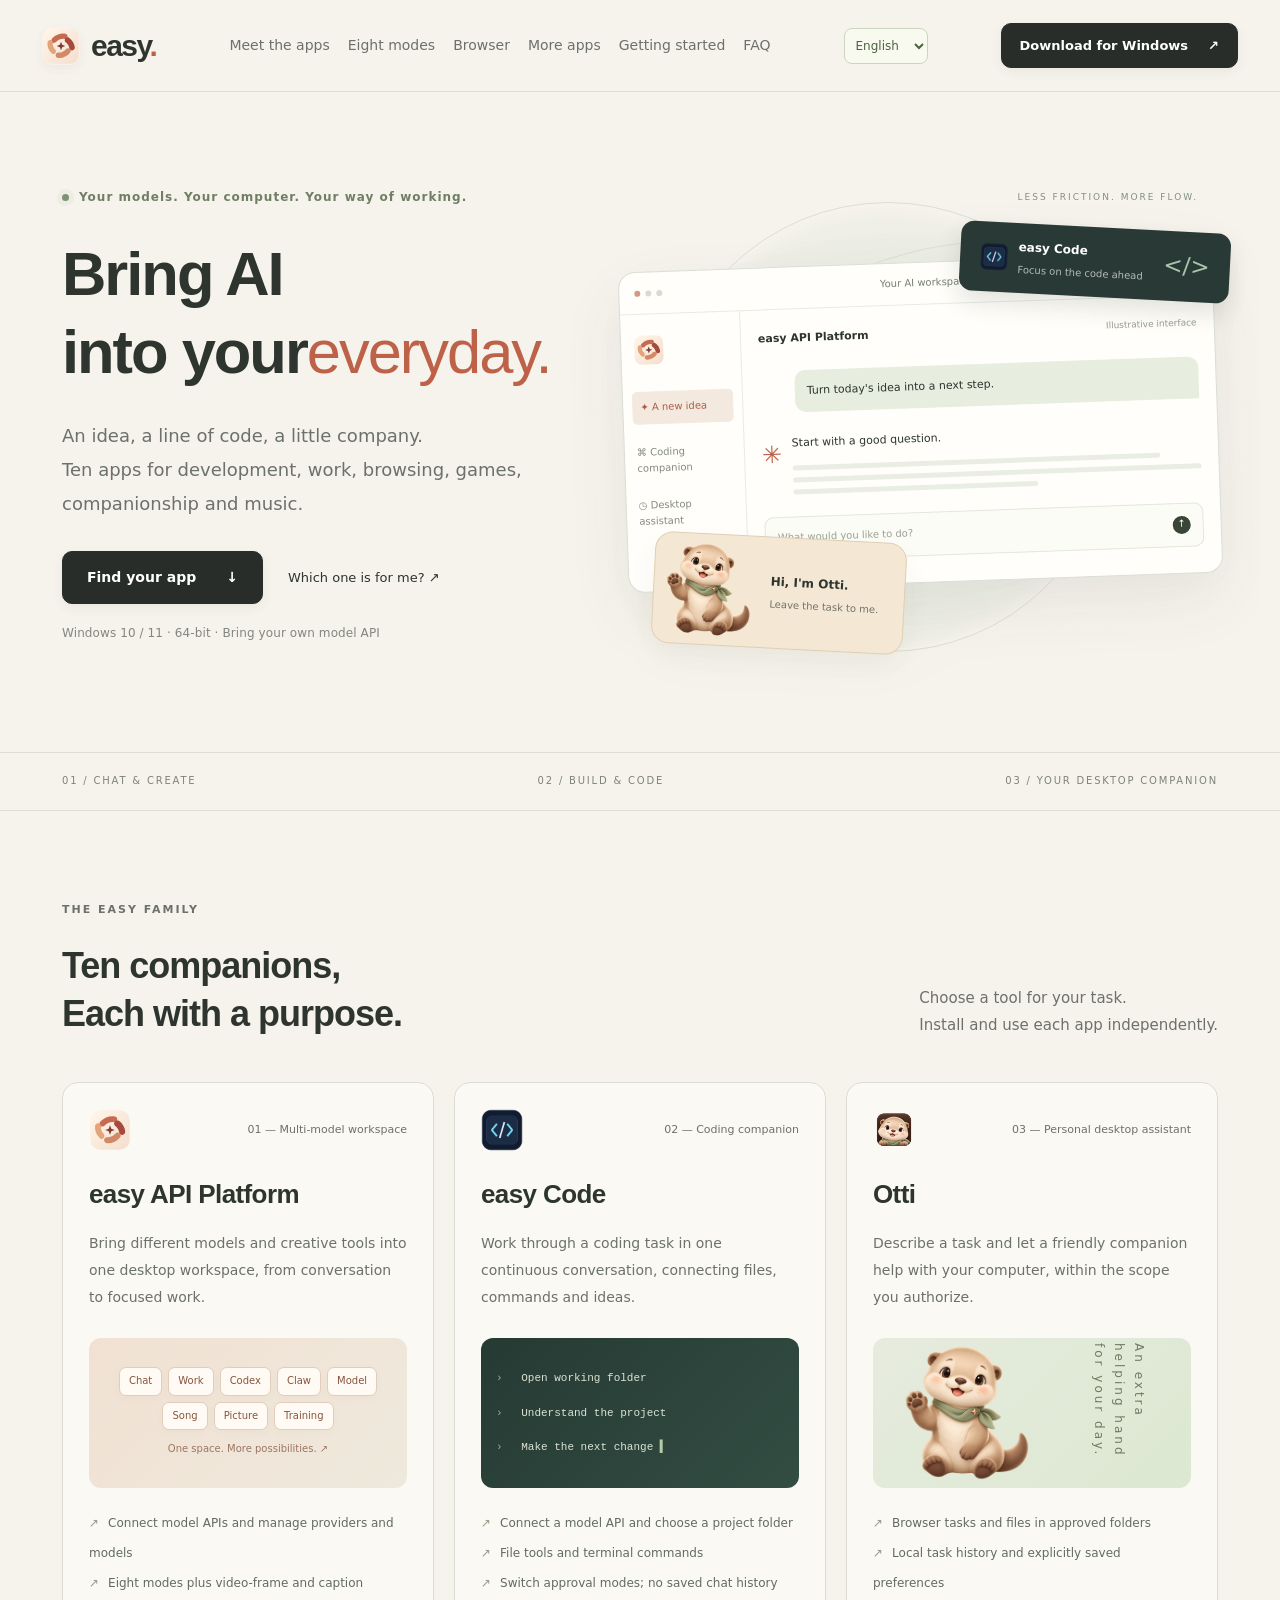
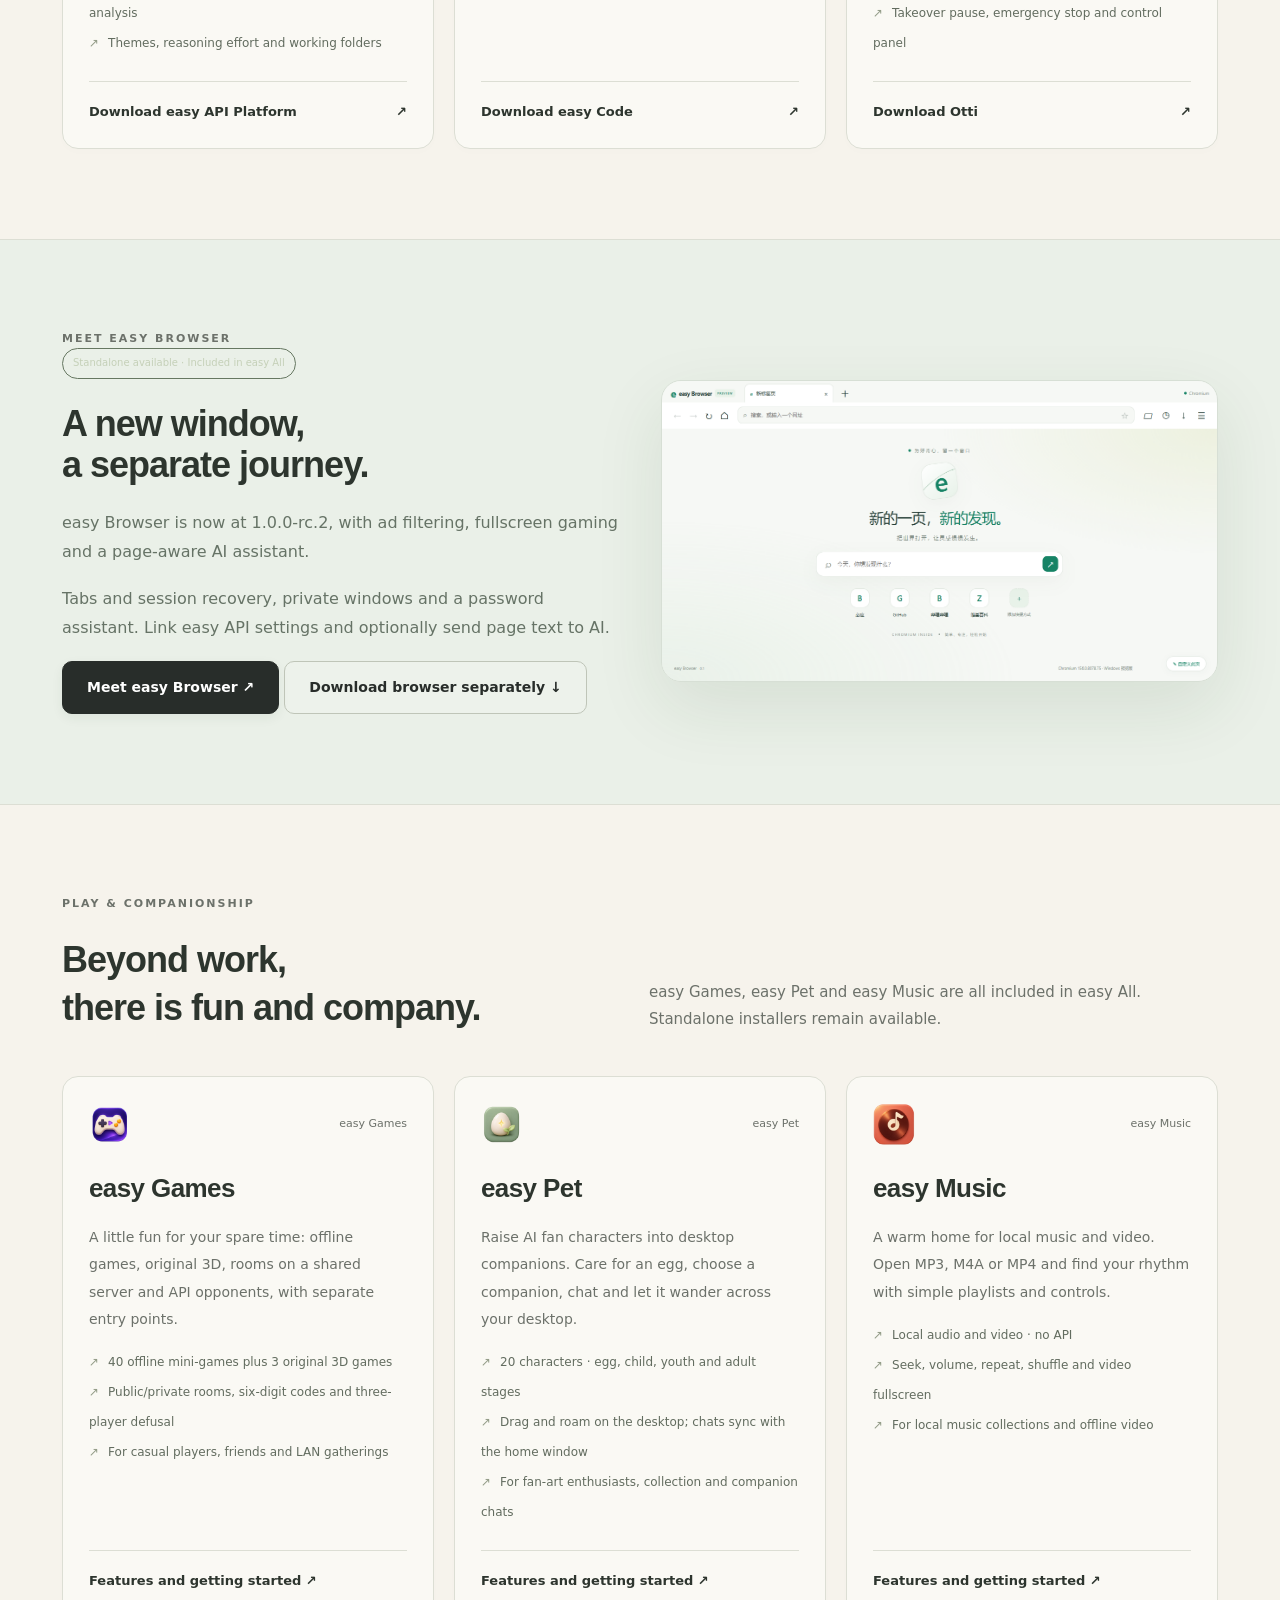
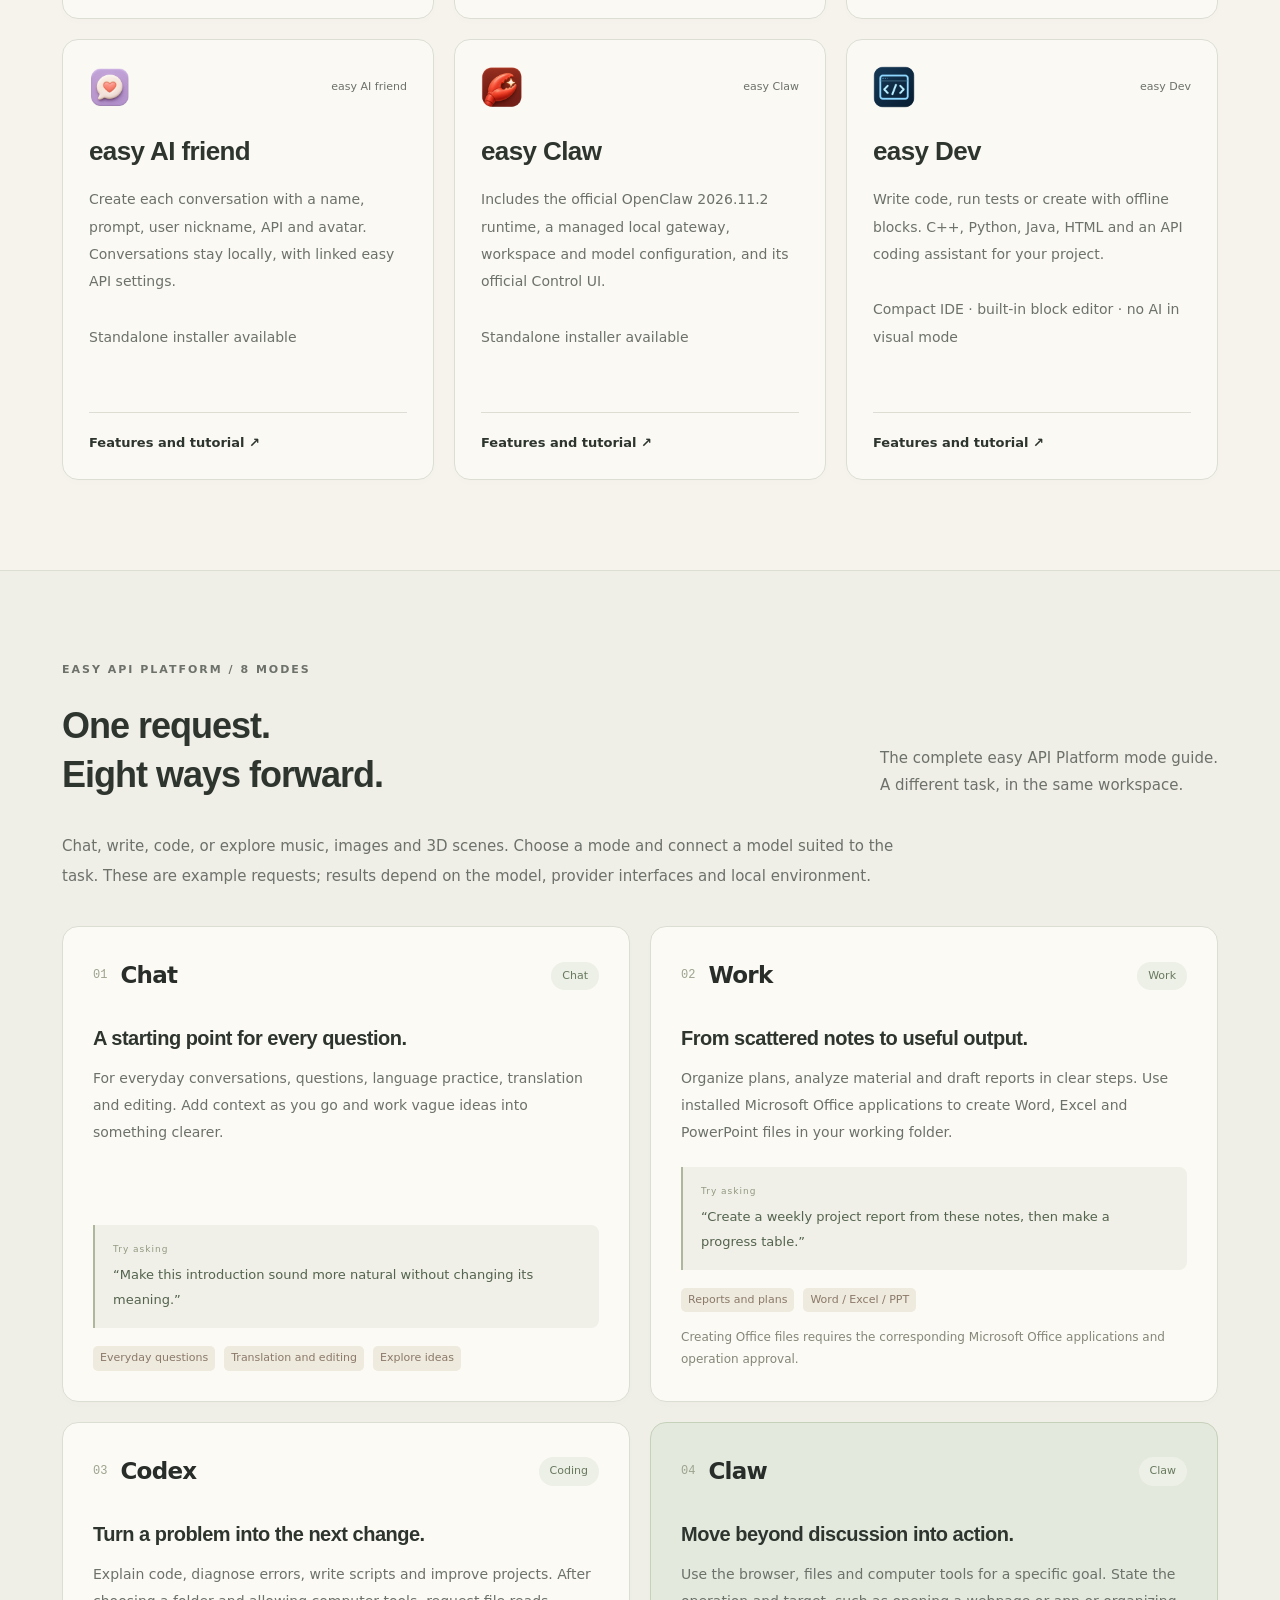
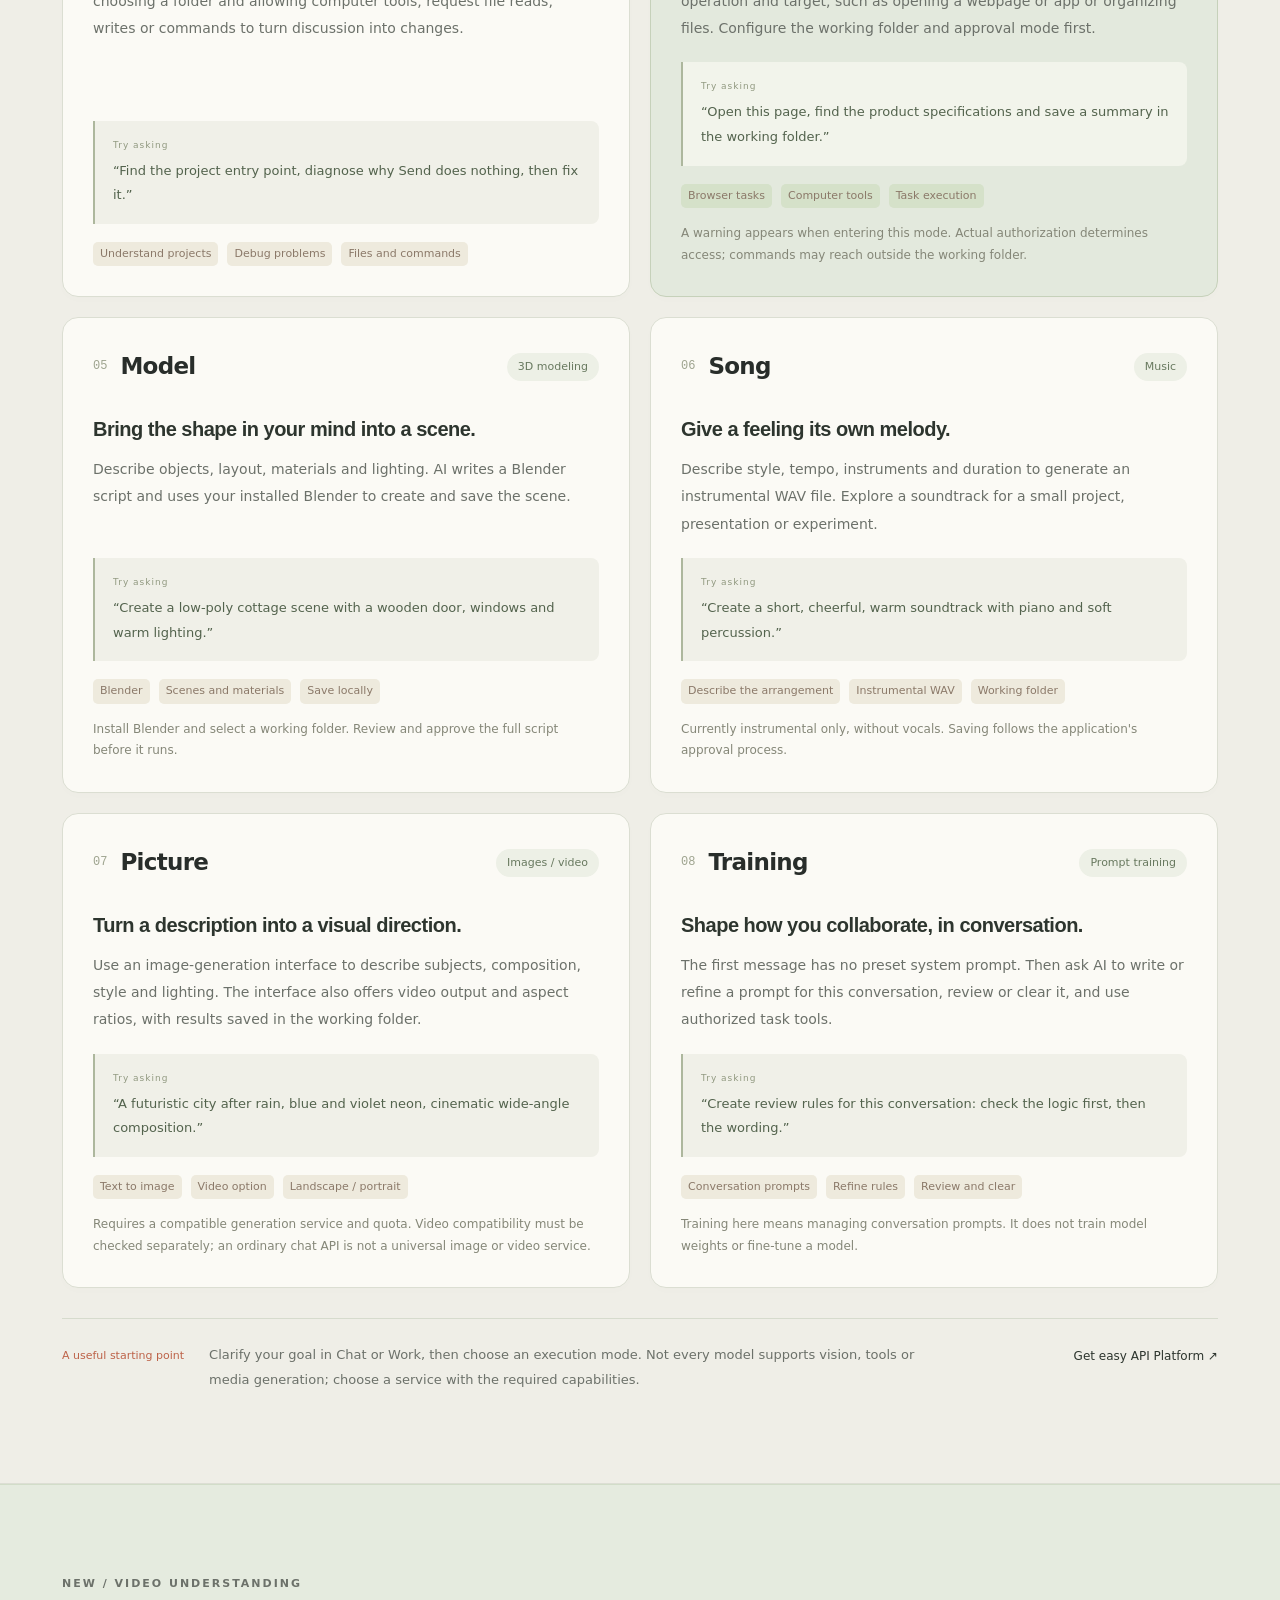
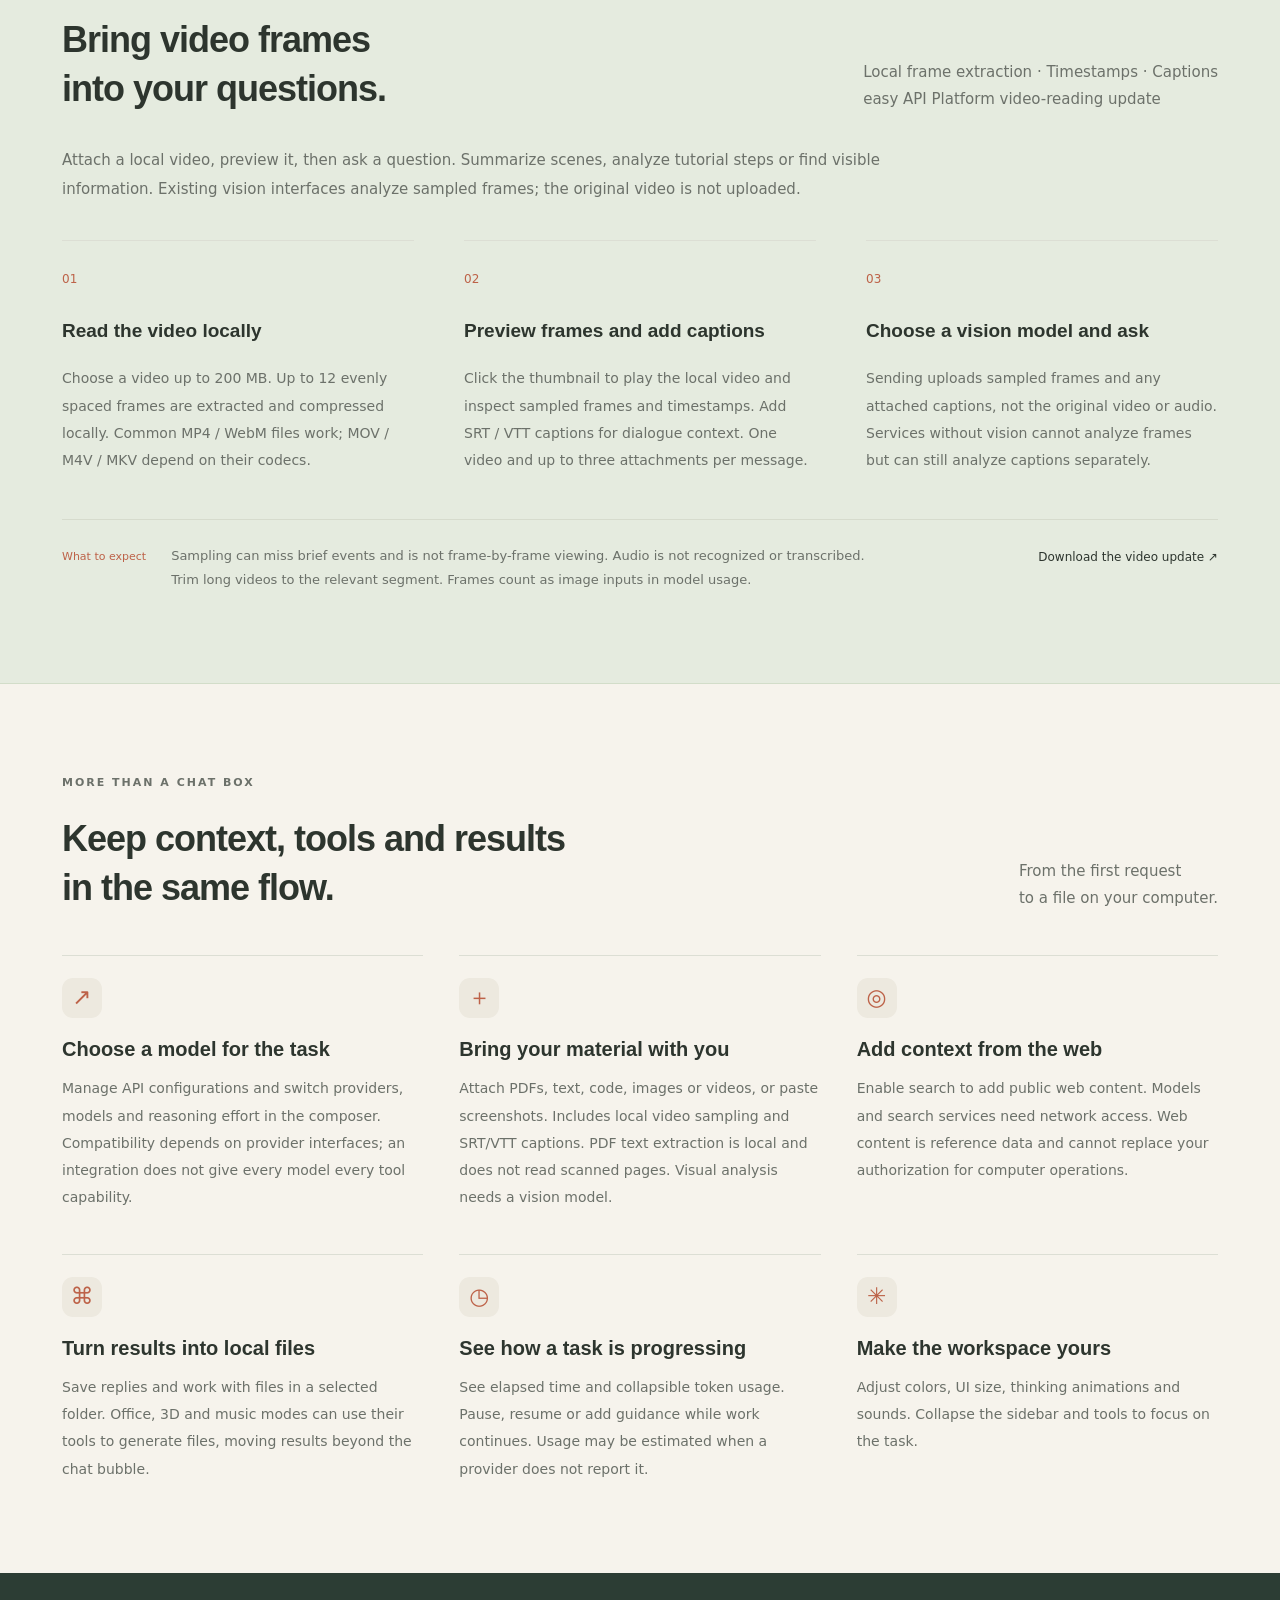
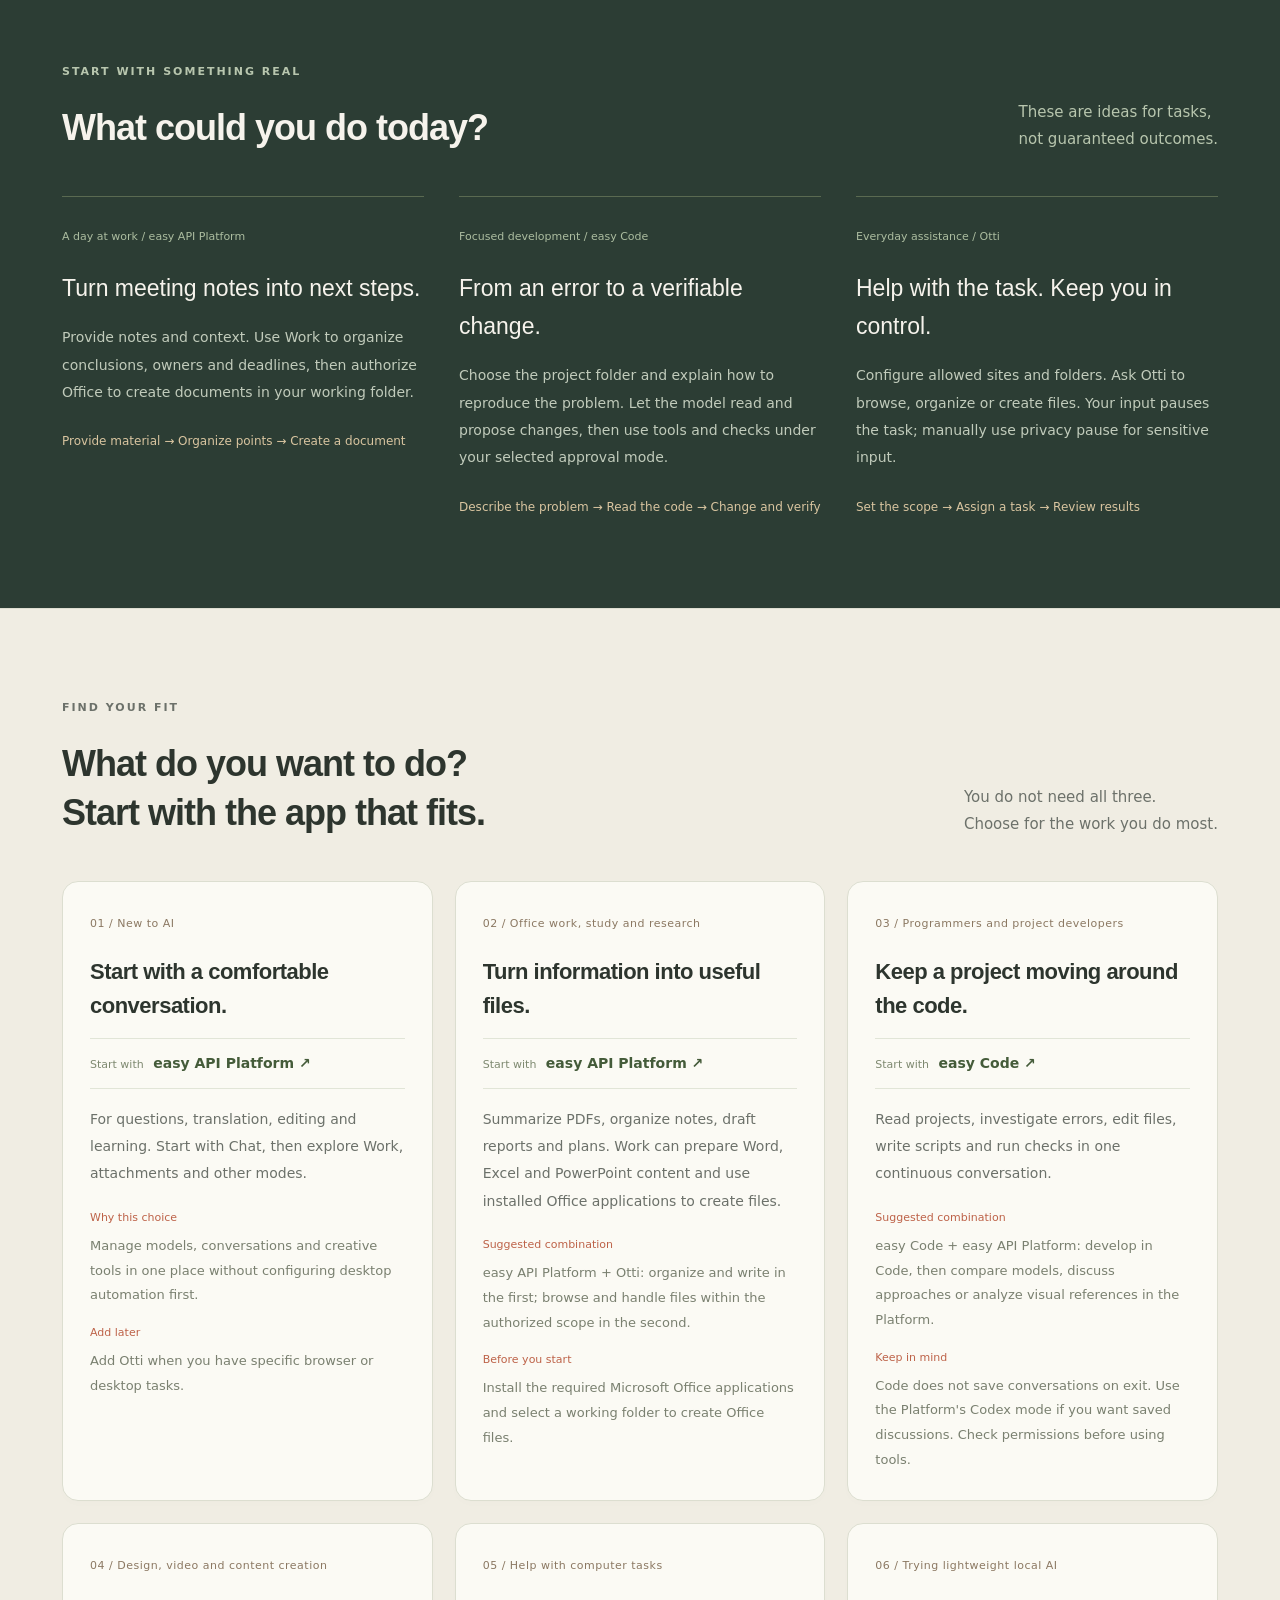
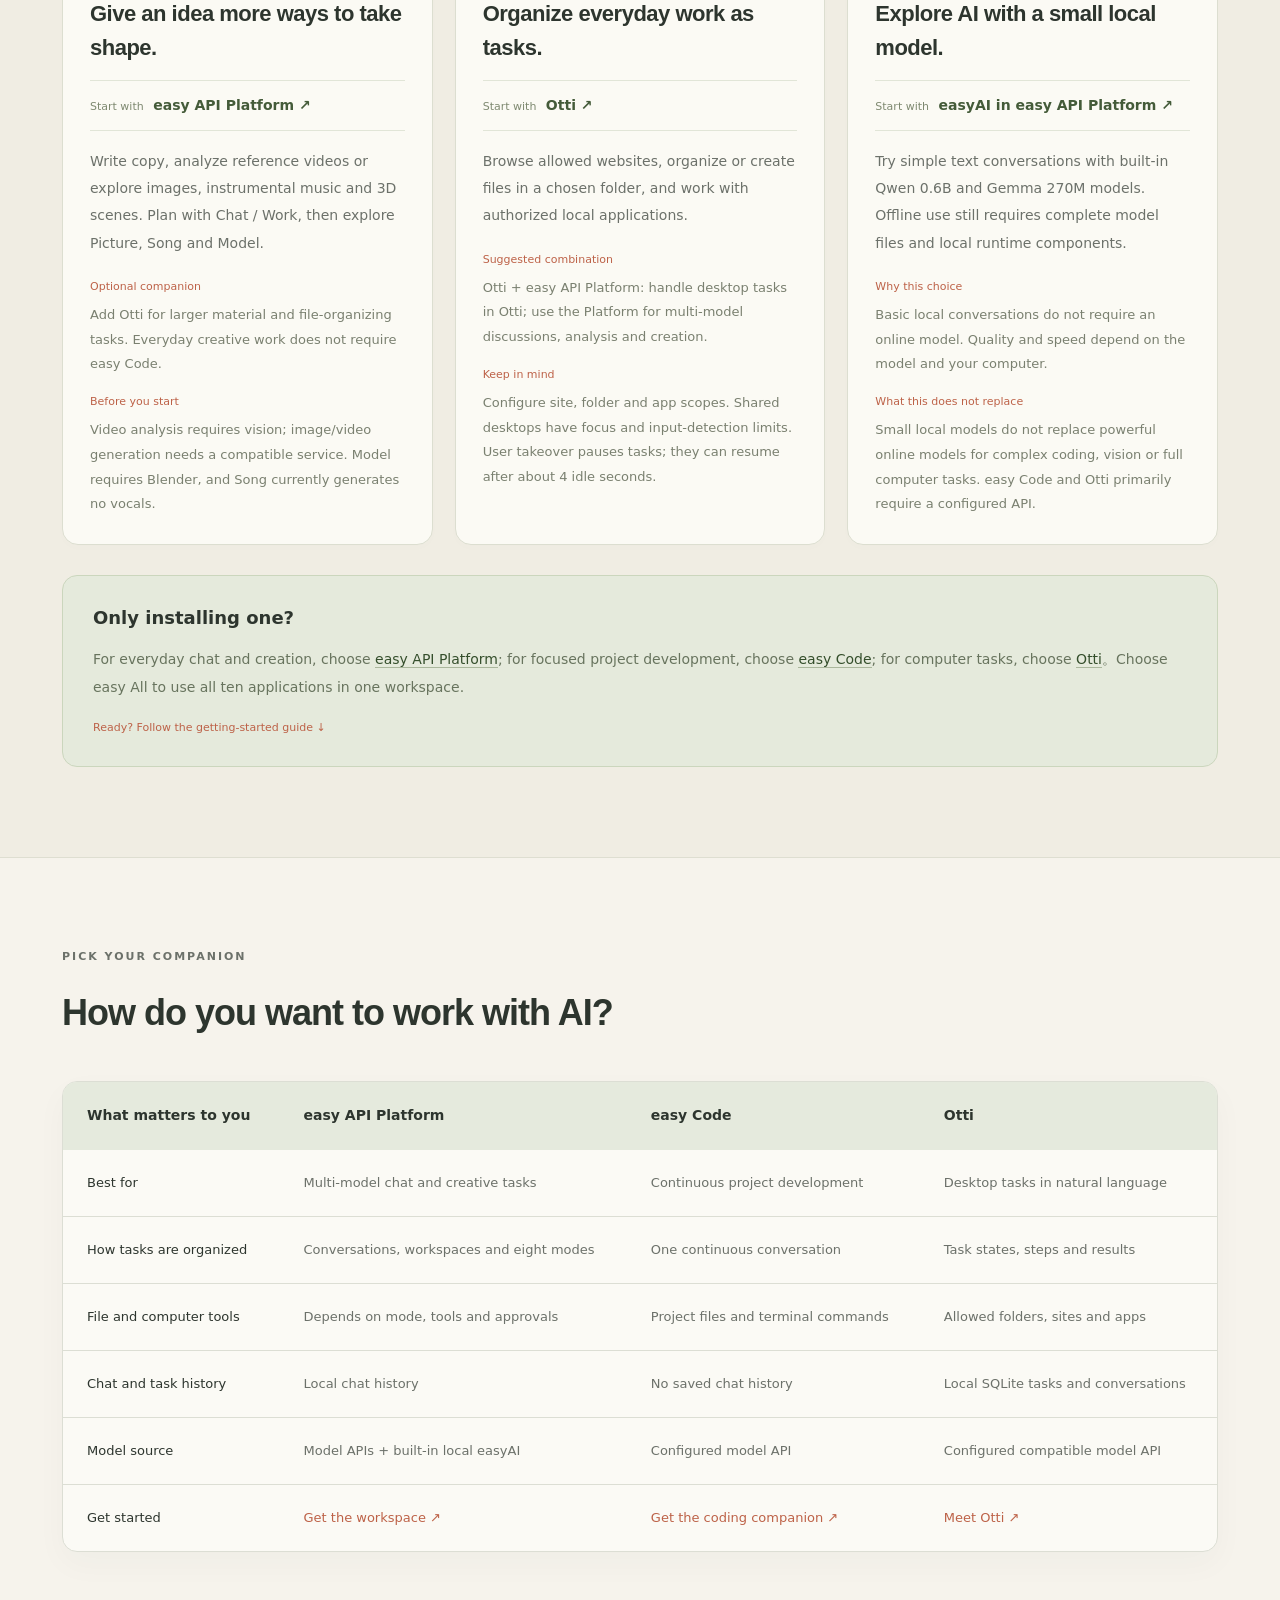
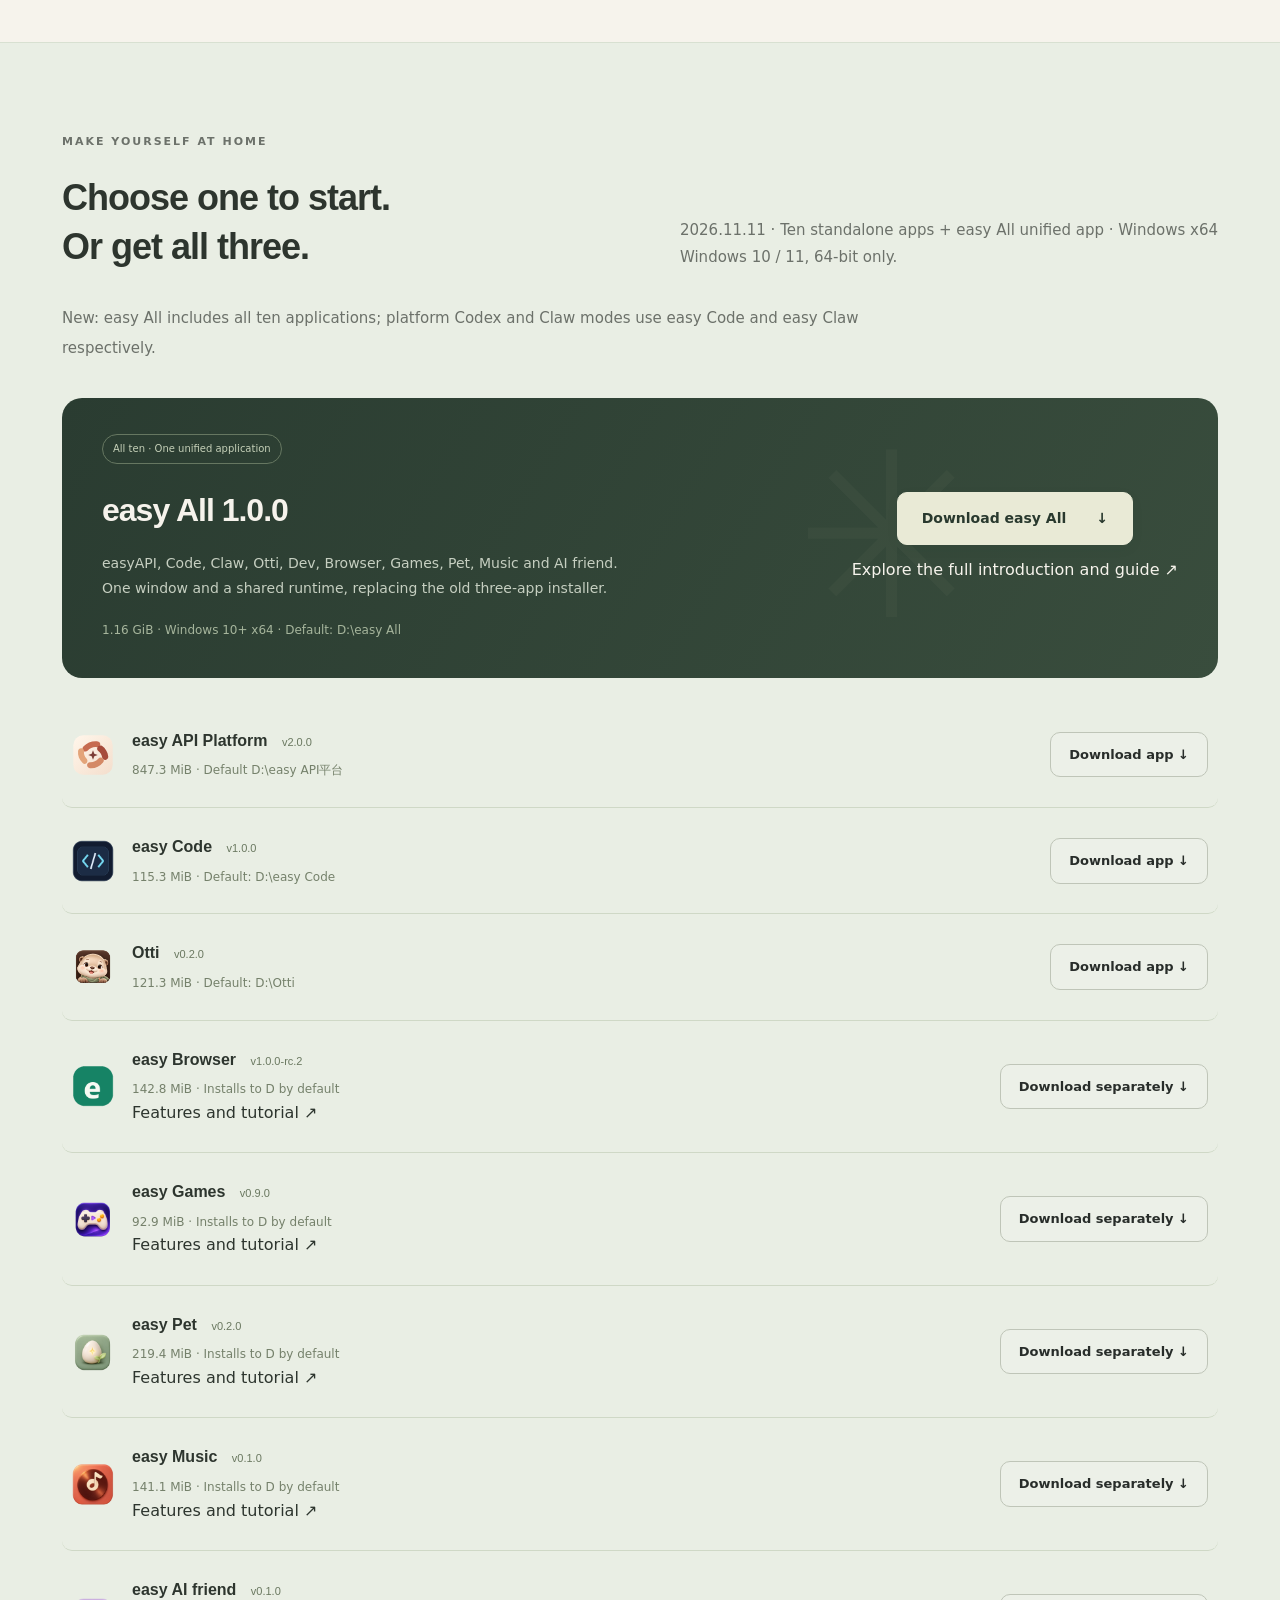
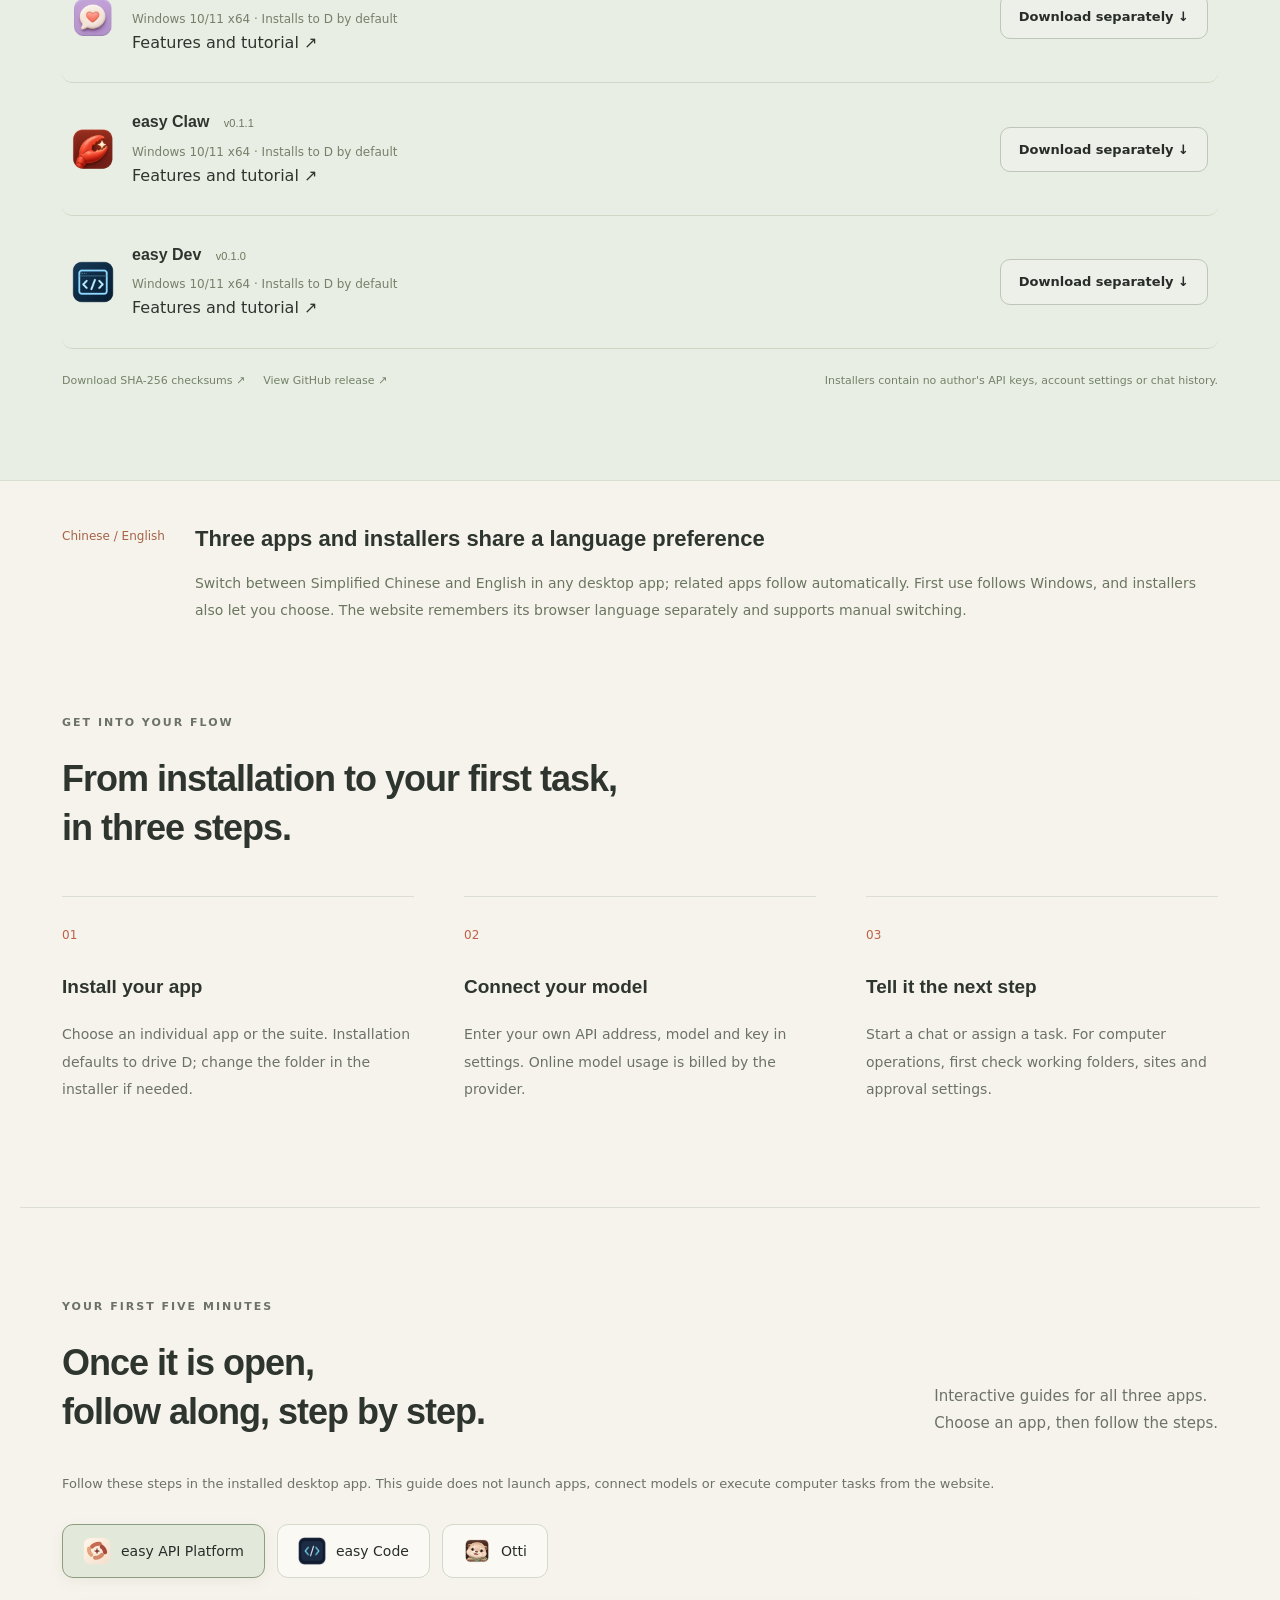
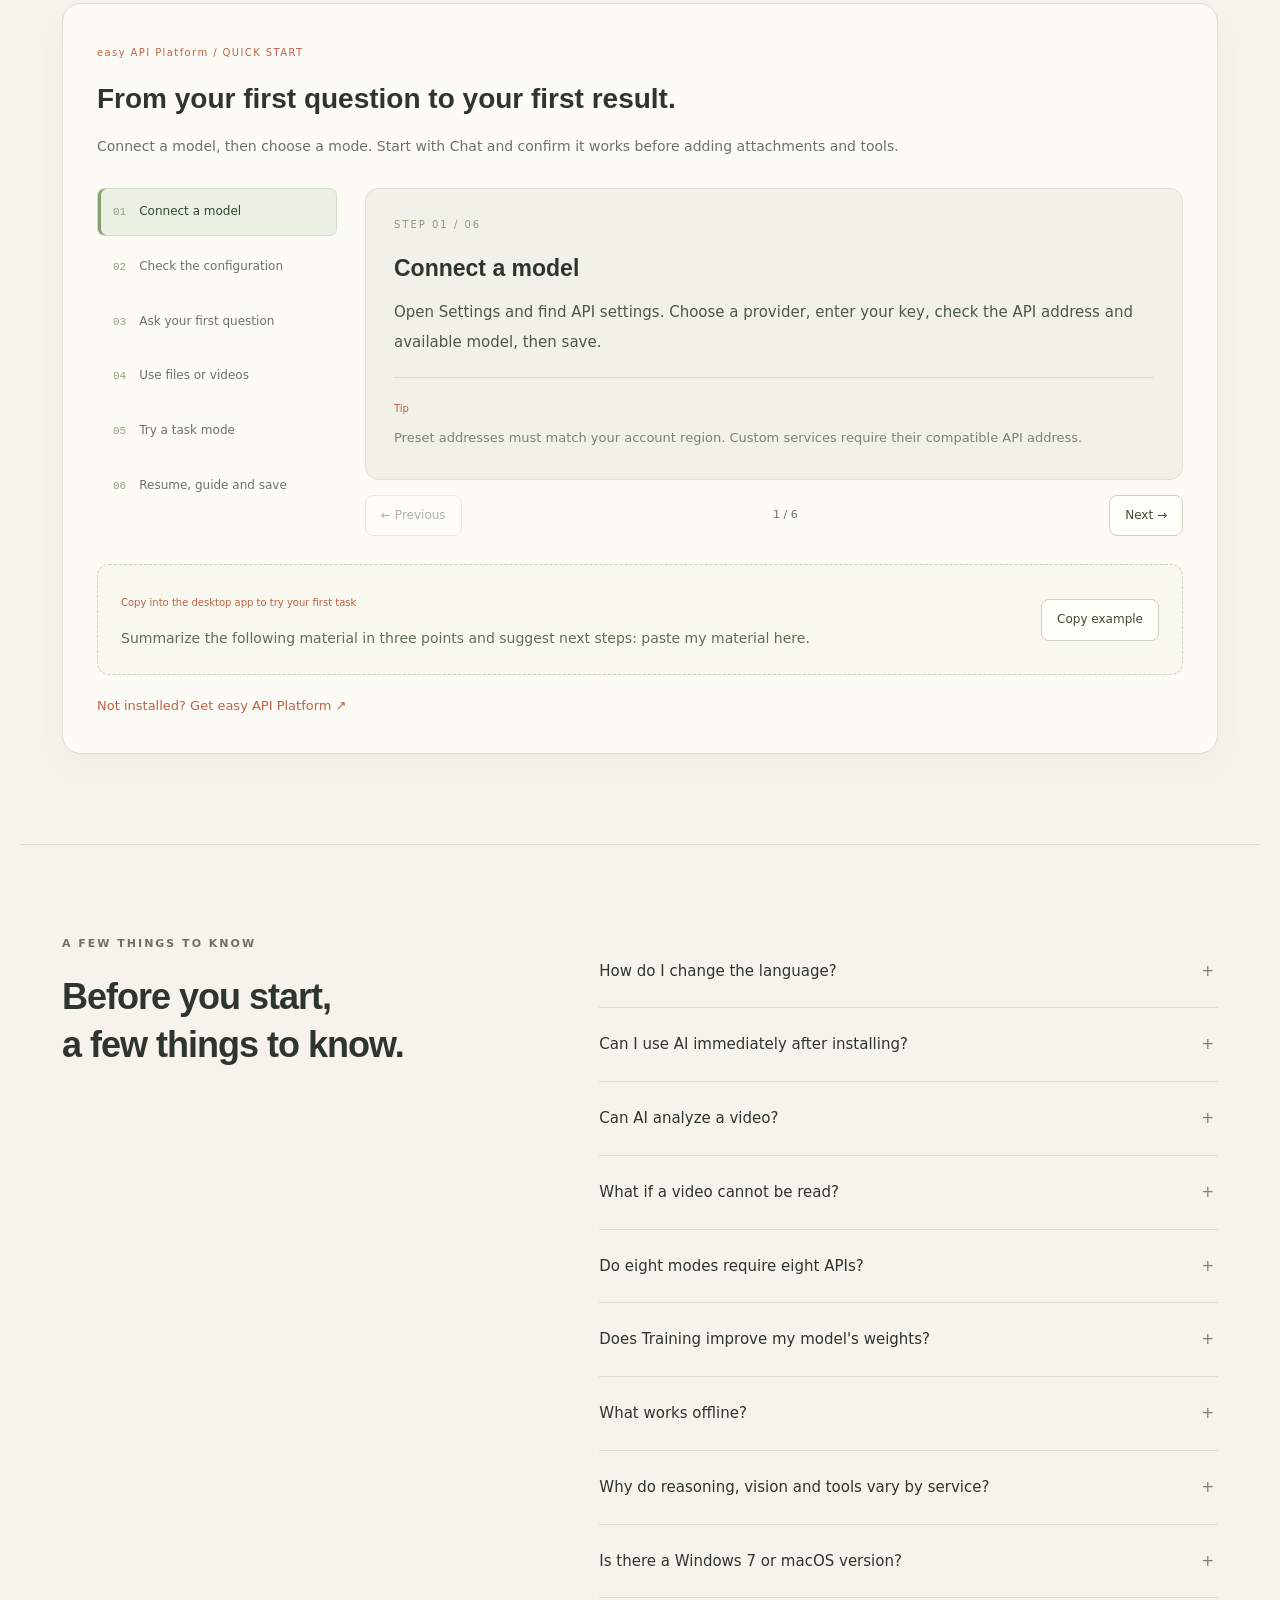
==== commit 76174ac8: "Replace old three-app installer with easy All unified ten-module application" ====
--- a/index.html
+++ b/index.html
@@ -9,7 +9,7 @@
   <link rel="icon" href="assets/easy-api.svg" type="image/svg+xml">
   <link rel="stylesheet" href="styles.css">
   <link rel="stylesheet" href="refinements.css">
-  <script defer src="i18n/data.js"></script><script defer src="i18n/recent.js"></script><script defer src="i18n/dev.js"></script><script defer src="i18n/ui.js"></script>
+  <script defer src="i18n/data.js"></script><script defer src="i18n/recent.js"></script><script defer src="i18n/dev.js"></script><script defer src="i18n/all.js"></script><script defer src="i18n/ui.js"></script>
   <script defer src="config.js"></script>
   <script defer src="site.js"></script>
   <script defer src="motion.js"></script>
@@ -29,7 +29,7 @@
       <article class="app-card code-card"><div class="card-top"><img src="assets/easy-code.png" alt=""><span>02 — 编码搭档</span></div><h3>easy Code</h3><p>围绕一个持续的聊天开展编码任务，让文件、命令与思路在同一个地方衔接。</p><div class="card-visual code-visual" aria-hidden="true"><div><span>›</span> 打开工作目录</div><div><span>›</span> 理解项目结构</div><div><span>›</span> 完成下一次修改 <b>▍</b></div></div><ul><li>连接模型 API，选择项目目录</li><li>文件读写与终端命令工具</li><li>可切换批准方式，不保存聊天记录</li></ul><a class="card-link" href="#download-code">下载 easy Code <span>↗</span></a></article>
       <article class="app-card otti-card"><div class="card-top"><img src="assets/otti.png" alt=""><span>03 — 私人桌面助理</span></div><h3>Otti</h3><p>用中文安排任务，让这个温暖的小伙伴在授权范围内，帮你处理电脑上的事情。</p><div class="card-visual otti-visual"><img src="assets/otti-mascot.png" alt="Otti 水獭吉祥物"><span>你的日常，多一双帮手。</span></div><ul><li>浏览器任务与指定目录文件操作</li><li>本地任务记录与明确保存的偏好</li><li>用户接管暂停、紧急停止和控制面板</li></ul><a class="card-link" href="#download-otti">下载 Otti <span>↗</span></a></article>
     </div></section>
-    <section id="browser" class="browser-promo"><div class="wrap section"><div class="eyebrow">MEET EASY BROWSER</div><div class="browser-promo-layout"><div><span class="pill">独立安装 · 整合版不包含</span><h2>新的窗口，<br>独立出发。</h2><p>easy Browser 现已更新至 1.0.0-rc.2，包含广告过滤、游戏全屏与网页 AI 助手。</p><p>标签与会话恢复、无痕窗口、密码助手；可关联 easy API 设置，按需让 AI 阅读网页文字。</p><a class="button" href="browser.html">认识 easy Browser ↗</a> <a class="button outline" data-asset="easy-Browser-1.0.0-rc.2-Setup.exe" data-release="v2026.11.10" href="#download-help">单独下载浏览器 ↓</a></div><a href="browser.html"><img src="assets/easy-browser-preview.png" alt="easy Browser 首页预览" loading="lazy"></a></div></div></section><section id="more-apps" class="wrap section"><div class="section-heading"><div class="eyebrow">PLAY & COMPANIONSHIP</div><h2>工作之外，<br>也有陪伴和快乐。</h2><p>easy Games、easy Pet、easy Music 独立安装，不包含在三款整合包中。</p></div><div class="app-grid extra-app-grid"><article class="app-card"><div class="card-top"><img src="assets/easy-games.png" alt=""><span>easy Games</span></div><h3>easy Games</h3><p>给碎片时间一点快乐：离线小游戏、原创 3D、同一服务器房间联机和 API 对战，各有自己的入口。</p><ul><li>40 款离线小游戏 + 3 款原创 3D 游戏</li><li>公私房间、六位房间码、三人分工拆弹</li><li>适合休闲玩家、同学朋友和局域网聚会</li></ul><a class="card-link" href="games.html">了解功能与使用方法 ↗</a></article><article class="app-card"><div class="card-top"><img src="assets/easy-pet.png" alt=""><span>easy Pet</span></div><h3>easy Pet</h3><p>把喜欢的 AI 二创角色养成桌面伙伴。从宠物蛋开始照顾，选择伙伴、聊聊天，也让它在桌面慢慢走。</p><ul><li>20 位角色 · 蛋、幼年、青年、成年</li><li>桌面拖动与漫步，聊天和小屋同步</li><li>适合二创爱好者、养成玩家和聊天陪伴需求</li></ul><a class="card-link" href="pet.html">了解功能与使用方法 ↗</a></article><article class="app-card"><div class="card-top"><img src="assets/easy-music.png" alt=""><span>easy Music</span></div><h3>easy Music</h3><p>给本地音乐和视频一个温暖的家。打开 MP3、M4A 或 MP4，用简单的列表和控制，找回自己的节奏。</p><ul><li>本地音频、视频 · 无需 API</li><li>进度、音量、循环、随机与视频全屏</li><li>适合本地音乐收藏和离线视频播放</li></ul><a class="card-link" href="music.html">了解功能与使用方法 ↗</a></article><article class="app-card"><div class="card-top"><img src="assets/easy-friend.png" alt=""><span>easy AI friend</span></div><h3>easy AI friend</h3><p>新建对话填写名字、提示词、用户称呼、API 与头像；完整对话保存在本机，可关联 easy API 设置。</p><p>独立安装包已发布</p><a class="card-link" href="friend.html">介绍与使用教程 ↗</a></article><article class="app-card"><div class="card-top"><img src="assets/easy-claw.png" alt=""><span>easy Claw</span></div><h3>easy Claw</h3><p>集成官方 OpenClaw 2026.11.2 运行时，管理独立本机网关、工作目录和模型，打开官方控制界面使用其能力。</p><p>独立安装包已发布</p><a class="card-link" href="claw.html">介绍与使用教程 ↗</a></article><article class="app-card"><div class="card-top"><img src="assets/easy-dev.png" alt=""><span>easy Dev</span></div><h3>easy Dev</h3><p>写代码、运行测试，或用离线积木做作品。支持 C++、Python、Java、HTML，以及可关联 API 的项目编程助手。</p><p>紧凑 IDE 界面 · 自带积木编辑器 · 图形化无 AI</p><a class="card-link" href="dev.html">介绍与使用教程 ↗</a></article></div></section><section id="modes" class="mode-section"><div class="wrap section">
+    <section id="browser" class="browser-promo"><div class="wrap section"><div class="eyebrow">MEET EASY BROWSER</div><div class="browser-promo-layout"><div><span class="pill">独立版可选 · easy All 已包含</span><h2>新的窗口，<br>独立出发。</h2><p>easy Browser 现已更新至 1.0.0-rc.2，包含广告过滤、游戏全屏与网页 AI 助手。</p><p>标签与会话恢复、无痕窗口、密码助手；可关联 easy API 设置，按需让 AI 阅读网页文字。</p><a class="button" href="browser.html">认识 easy Browser ↗</a> <a class="button outline" data-asset="easy-Browser-1.0.0-rc.2-Setup.exe" data-release="v2026.11.10" href="#download-help">单独下载浏览器 ↓</a></div><a href="browser.html"><img src="assets/easy-browser-preview.png" alt="easy Browser 首页预览" loading="lazy"></a></div></div></section><section id="more-apps" class="wrap section"><div class="section-heading"><div class="eyebrow">PLAY & COMPANIONSHIP</div><h2>工作之外，<br>也有陪伴和快乐。</h2><p>easy Games、easy Pet、easy Music 均已内置于 easy All，也保留独立安装版。</p></div><div class="app-grid extra-app-grid"><article class="app-card"><div class="card-top"><img src="assets/easy-games.png" alt=""><span>easy Games</span></div><h3>easy Games</h3><p>给碎片时间一点快乐：离线小游戏、原创 3D、同一服务器房间联机和 API 对战，各有自己的入口。</p><ul><li>40 款离线小游戏 + 3 款原创 3D 游戏</li><li>公私房间、六位房间码、三人分工拆弹</li><li>适合休闲玩家、同学朋友和局域网聚会</li></ul><a class="card-link" href="games.html">了解功能与使用方法 ↗</a></article><article class="app-card"><div class="card-top"><img src="assets/easy-pet.png" alt=""><span>easy Pet</span></div><h3>easy Pet</h3><p>把喜欢的 AI 二创角色养成桌面伙伴。从宠物蛋开始照顾，选择伙伴、聊聊天，也让它在桌面慢慢走。</p><ul><li>20 位角色 · 蛋、幼年、青年、成年</li><li>桌面拖动与漫步，聊天和小屋同步</li><li>适合二创爱好者、养成玩家和聊天陪伴需求</li></ul><a class="card-link" href="pet.html">了解功能与使用方法 ↗</a></article><article class="app-card"><div class="card-top"><img src="assets/easy-music.png" alt=""><span>easy Music</span></div><h3>easy Music</h3><p>给本地音乐和视频一个温暖的家。打开 MP3、M4A 或 MP4，用简单的列表和控制，找回自己的节奏。</p><ul><li>本地音频、视频 · 无需 API</li><li>进度、音量、循环、随机与视频全屏</li><li>适合本地音乐收藏和离线视频播放</li></ul><a class="card-link" href="music.html">了解功能与使用方法 ↗</a></article><article class="app-card"><div class="card-top"><img src="assets/easy-friend.png" alt=""><span>easy AI friend</span></div><h3>easy AI friend</h3><p>新建对话填写名字、提示词、用户称呼、API 与头像；完整对话保存在本机，可关联 easy API 设置。</p><p>独立安装包已发布</p><a class="card-link" href="friend.html">介绍与使用教程 ↗</a></article><article class="app-card"><div class="card-top"><img src="assets/easy-claw.png" alt=""><span>easy Claw</span></div><h3>easy Claw</h3><p>集成官方 OpenClaw 2026.11.2 运行时，管理独立本机网关、工作目录和模型，打开官方控制界面使用其能力。</p><p>独立安装包已发布</p><a class="card-link" href="claw.html">介绍与使用教程 ↗</a></article><article class="app-card"><div class="card-top"><img src="assets/easy-dev.png" alt=""><span>easy Dev</span></div><h3>easy Dev</h3><p>写代码、运行测试，或用离线积木做作品。支持 C++、Python、Java、HTML，以及可关联 API 的项目编程助手。</p><p>紧凑 IDE 界面 · 自带积木编辑器 · 图形化无 AI</p><a class="card-link" href="dev.html">介绍与使用教程 ↗</a></article></div></section><section id="modes" class="mode-section"><div class="wrap section">
       <div class="section-heading"><div class="eyebrow">EASY API PLATFORM / 8 MODES</div><h2>从一句话，<br>走进八种可能。</h2><p>easy API平台的完整模式指南。<br>换一种任务，不必换一个工作空间。</p></div>
       <p class="section-intro">日常聊天、办公写作、代码开发，也可以是音乐、图像或三维模型。选择合适的模式，再连接适合这项任务的模型。下方示例是任务写法，实际结果取决于模型、服务接口与本机环境。</p>
       <div class="mode-grid">
@@ -56,13 +56,13 @@
 <article><span class="audience-label">04 / 设计、视频与内容创作用户</span><h3>让灵感，有更多表达方式。</h3><div class="audience-pick">首选 <a href="#download-api">easy API平台 ↗</a></div><p>适合写文案、分析参考视频、探索图片、纯音乐或三维场景。Chat / Work 组织思路，Picture、Song、Model 处理不同创作方向。</p><dl><dt>可选搭配</dt><dd>需要整理大量素材和文件时，可加入 Otti；日常创作不必安装 easy Code。</dd><dt>开始前准备</dt><dd>视频画面分析需要视觉模型；生图与视频生成需要匹配服务；Model 需要 Blender，Song 当前不生成人声。</dd></dl></article>
 <article><span class="audience-label">05 / 想让 AI 帮忙操作电脑的用户</span><h3>用任务，组织日常琐事。</h3><div class="audience-pick">首选 <a href="#download-otti">Otti ↗</a></div><p>适合在允许的网站中浏览信息、在指定目录中整理或创建文件，以及使用已授权的本地应用完成任务。</p><dl><dt>推荐搭配</dt><dd>Otti + easy API平台：前者推进桌面任务，后者进行多模型讨论、资料分析和内容创作。</dd><dt>需要知道</dt><dd>需要设置网站、目录和应用范围。共享桌面受焦点与输入检测限制；用户接管后暂停，空闲约 4 秒可恢复。</dd></dl></article>
 <article><span class="audience-label">06 / 想先尝试本地轻量聊天的用户</span><h3>从一个小模型，了解 AI。</h3><div class="audience-pick">首选 <a href="#download-api">easy API平台的 easyAI ↗</a></div><p>适合简单文本交流，或先体验内置 Qwen 0.6B、Gemma 270M 本地模型。离线使用仍需要模型文件及本地运行组件完整。</p><dl><dt>为什么这样选</dt><dd>不必为了基础本地文本对话配置在线模型；回答能力和运行速度受模型与电脑配置影响。</dd><dt>不适合的期望</dt><dd>小型本地模型不能替代强在线模型处理复杂编码、视觉理解和完整电脑任务；easy Code 与 Otti 的主要任务能力需要配置 API。</dd></dl></article>
-</div><div class="choose-summary"><strong>只装一款，怎么选？</strong><p>日常聊天与多种创作选 <a href="#download-api">easy API平台</a>；专注项目编码选 <a href="#download-code">easy Code</a>；希望安排电脑任务选 <a href="#download-otti">Otti</a>。三个方向都经常用，再选择整合版。</p><a class="text-link" href="#tutorials">选好了？跟着入门教程开始 ↓</a></div></div></section>
+</div><div class="choose-summary"><strong>只装一款，怎么选？</strong><p>日常聊天与多种创作选 <a href="#download-api">easy API平台</a>；专注项目编码选 <a href="#download-code">easy Code</a>；希望安排电脑任务选 <a href="#download-otti">Otti</a>。想同时使用全部十款软件，选择 easy All 统一应用。</p><a class="text-link" href="#tutorials">选好了？跟着入门教程开始 ↓</a></div></div></section>
     <section id="compare" class="wrap section"><div class="section-heading"><div class="eyebrow">PICK YOUR COMPANION</div><h2>你想怎样和 AI 一起工作？</h2></div><div class="comparison-scroll" tabindex="0" role="region" aria-label="三个应用的功能对比，可横向滚动"><table><thead><tr><th scope="col">你关心的事</th><th scope="col">easy API平台</th><th scope="col">easy Code</th><th scope="col">Otti</th></tr></thead><tbody><tr><th scope="row">更适合</th><td>多模型聊天与多种创作任务</td><td>围绕项目的持续编码</td><td>自然语言安排桌面任务</td></tr><tr><th scope="row">任务组织方式</th><td>多对话、工作区、八种模式</td><td>单个持续聊天</td><td>任务状态、步骤与结果</td></tr><tr><th scope="row">文件与电脑工具</th><td>按模式、工具及批准设置使用</td><td>项目文件与终端命令</td><td>授权目录、网站与应用</td></tr><tr><th scope="row">聊天与任务记录</th><td>本地聊天记录</td><td>不保存聊天记录</td><td>本地 SQLite 任务与对话记录</td></tr><tr><th scope="row">模型来源</th><td>模型 API + 内置本地 easyAI</td><td>配置的模型 API</td><td>配置的兼容模型 API</td></tr><tr><th scope="row">从哪里开始</th><td><a href="#download-api">下载工作台 ↗</a></td><td><a href="#download-code">下载编码搭档 ↗</a></td><td><a href="#download-otti">认识 Otti ↗</a></td></tr></tbody></table></div></section>
-    <section id="downloads" class="downloads"><div class="wrap section"><div class="section-heading"><div class="eyebrow">MAKE YOURSELF AT HOME</div><h2>选一个开始。<br>或者，一次拥有。</h2><p>2026.11.10 · 十款独立应用 · Windows x64<br>仅支持 Windows 10 / 11，64 位。</p></div><p class="section-intro">本次更新：新增 easy Dev 开发工具；easy Claw 0.1.1 修复配置回显、缩放布局与运行状态。</p><div class="suite"><div><span class="pill">三个应用 · 一个安装包</span><h3>easy 全家桶</h3><p>easy API平台 + easy Code + Otti<br>一次安装，按需要打开你的 AI 伙伴。</p><small>936.9 MiB · 默认安装到 D:\EasySuite</small></div><div class="suite-action"><a class="button" data-asset="Easy-Suite-Setup.exe" href="#download-help">下载整合版 <span>↓</span></a><span>Windows x64 安装包</span></div></div><div class="download-list">
+    <section id="downloads" class="downloads"><div class="wrap section"><div class="section-heading"><div class="eyebrow">MAKE YOURSELF AT HOME</div><h2>选一个开始。<br>或者，一次拥有。</h2><p>2026.11.11 · 十款独立应用 + easy All 统一应用 · Windows x64<br>仅支持 Windows 10 / 11，64 位。</p></div><p class="section-intro">本次更新：easy All 整合全部十款应用；平台 Codex、Claw 模式分别由 easy Code、easy Claw 驱动。</p><div class="suite"><div><span class="pill">全部十款 · 一个统一应用</span><h3>easy All 1.0.0</h3><p>easyAPI、Code、Claw、Otti、Dev、Browser、Games、Pet、Music、AI friend。<br>同一窗口切换，共用运行时；替代旧三款软件整合安装包。</p><small data-all-size>1.16 GiB · Windows 10 及以上 x64 · 默认安装 D:\easy All</small></div><div class="suite-action"><a class="button" data-asset="easy-All-1.0.0-Setup.exe" data-release="v2026.11.11-all" href="#download-help">下载 easy All <span>↓</span></a><a href="all.html">查看完整介绍与使用方法 ↗</a></div></div><div class="download-list">
       <article id="download-api"><img src="assets/easy-api.svg" alt=""><div><h3>easy API平台 <span>v2.0.0</span></h3><p>847.3 MiB · <span>默认</span> <span data-no-i18n>D:\easy API平台</span></p></div><a class="button outline small" data-asset="easy-API-2.0.0-Setup.exe" href="#download-help">独立下载 ↓</a></article>
       <article id="download-code"><img src="assets/easy-code.png" alt=""><div><h3>easy Code <span>v1.0.0</span></h3><p>115.3 MiB · 默认 D:\easy Code</p></div><a class="button outline small" data-asset="easy-Code-1.0.0-Setup.exe" href="#download-help">独立下载 ↓</a></article>
       <article id="download-otti"><img src="assets/otti.png" alt=""><div><h3>Otti <span>v0.2.0</span></h3><p>121.3 MiB · 默认 D:\Otti</p></div><a class="button outline small" data-asset="Otti-0.2.0-Setup.exe" href="#download-help">独立下载 ↓</a></article>
-<article id="download-browser"><img src="assets/easy-browser.png" alt=""><div><h3>easy Browser <span>v1.0.0-rc.2</span></h3><p>142.8 MiB · 默认安装到 D 盘</p><a href="browser.html">介绍与使用教程 ↗</a></div><a class="button outline small" data-asset="easy-Browser-1.0.0-rc.2-Setup.exe" href="#download-help">单独下载 ↓</a></article><article id="download-games"><img src="assets/easy-games.png" alt=""><div><h3>easy Games <span>v0.9.0</span></h3><p>92.9 MiB · 默认安装到 D 盘</p><a href="games.html">介绍与使用教程 ↗</a></div><a class="button outline small" data-asset="easy-Games-0.9.0-Setup.exe" href="#download-help">单独下载 ↓</a></article><article id="download-pet"><img src="assets/easy-pet.png" alt=""><div><h3>easy Pet <span>v0.2.0</span></h3><p>219.4 MiB · 默认安装到 D 盘</p><a href="pet.html">介绍与使用教程 ↗</a></div><a class="button outline small" data-asset="easy-Pet-0.2.0-Setup.exe" href="#download-help">单独下载 ↓</a></article><article id="download-music"><img src="assets/easy-music.png" alt=""><div><h3>easy Music <span>v0.1.0</span></h3><p>141.1 MiB · 默认安装到 D 盘</p><a href="music.html">介绍与使用教程 ↗</a></div><a class="button outline small" data-asset="easy-Music-0.1.0-Setup.exe" href="#download-help">单独下载 ↓</a></article><article id="download-friend"><img src="assets/easy-friend.png" alt=""><div><h3>easy AI friend <span>v0.1.0</span></h3><p>Windows 10/11 x64 · 默认安装到 D 盘</p><a href="friend.html">介绍与使用教程 ↗</a></div><a class="button outline small" data-asset="easy-AI-Friend-0.1.0-Setup.exe" href="#download-help">单独下载 ↓</a></article><article id="download-claw"><img src="assets/easy-claw.png" alt=""><div><h3>easy Claw <span>v0.1.1</span></h3><p>Windows 10/11 x64 · 默认安装到 D 盘</p><a href="claw.html">介绍与使用教程 ↗</a></div><a class="button outline small" data-asset="easy-Claw-0.1.1-Setup.exe" data-release="v2026.11.10-dev-claw" href="#download-help">单独下载 ↓</a></article><article id="download-dev"><img src="assets/easy-dev.png" alt=""><div><h3>easy Dev <span>v0.1.0</span></h3><p>Windows 10/11 x64 · 默认安装到 D 盘</p><a href="dev.html">介绍与使用教程 ↗</a></div><a class="button outline small" data-asset="easy-Dev-0.1.0-Setup.exe" data-release="v2026.11.10-dev-claw" href="#download-help">单独下载 ↓</a></article>    </div><div class="download-meta"><a href="SHA256SUMS.txt" download>下载 SHA-256 校验文件 ↗</a><a id="release-link" data-release="v2026.11.10-dev-claw" href="#download-help">查看 GitHub 发布页 ↗</a><span>安装包不含作者的 API Key、账号配置或聊天记录。</span></div><p id="download-help" class="download-help" hidden role="status">本站尚未配置下载仓库。站长请在 config.js 中填写 repository，并将这四个安装包上传到对应版本的 GitHub Release。</p></div></section>
+<article id="download-browser"><img src="assets/easy-browser.png" alt=""><div><h3>easy Browser <span>v1.0.0-rc.2</span></h3><p>142.8 MiB · 默认安装到 D 盘</p><a href="browser.html">介绍与使用教程 ↗</a></div><a class="button outline small" data-asset="easy-Browser-1.0.0-rc.2-Setup.exe" href="#download-help">单独下载 ↓</a></article><article id="download-games"><img src="assets/easy-games.png" alt=""><div><h3>easy Games <span>v0.9.0</span></h3><p>92.9 MiB · 默认安装到 D 盘</p><a href="games.html">介绍与使用教程 ↗</a></div><a class="button outline small" data-asset="easy-Games-0.9.0-Setup.exe" href="#download-help">单独下载 ↓</a></article><article id="download-pet"><img src="assets/easy-pet.png" alt=""><div><h3>easy Pet <span>v0.2.0</span></h3><p>219.4 MiB · 默认安装到 D 盘</p><a href="pet.html">介绍与使用教程 ↗</a></div><a class="button outline small" data-asset="easy-Pet-0.2.0-Setup.exe" href="#download-help">单独下载 ↓</a></article><article id="download-music"><img src="assets/easy-music.png" alt=""><div><h3>easy Music <span>v0.1.0</span></h3><p>141.1 MiB · 默认安装到 D 盘</p><a href="music.html">介绍与使用教程 ↗</a></div><a class="button outline small" data-asset="easy-Music-0.1.0-Setup.exe" href="#download-help">单独下载 ↓</a></article><article id="download-friend"><img src="assets/easy-friend.png" alt=""><div><h3>easy AI friend <span>v0.1.0</span></h3><p>Windows 10/11 x64 · 默认安装到 D 盘</p><a href="friend.html">介绍与使用教程 ↗</a></div><a class="button outline small" data-asset="easy-AI-Friend-0.1.0-Setup.exe" href="#download-help">单独下载 ↓</a></article><article id="download-claw"><img src="assets/easy-claw.png" alt=""><div><h3>easy Claw <span>v0.1.1</span></h3><p>Windows 10/11 x64 · 默认安装到 D 盘</p><a href="claw.html">介绍与使用教程 ↗</a></div><a class="button outline small" data-asset="easy-Claw-0.1.1-Setup.exe" data-release="v2026.11.10-dev-claw" href="#download-help">单独下载 ↓</a></article><article id="download-dev"><img src="assets/easy-dev.png" alt=""><div><h3>easy Dev <span>v0.1.0</span></h3><p>Windows 10/11 x64 · 默认安装到 D 盘</p><a href="dev.html">介绍与使用教程 ↗</a></div><a class="button outline small" data-asset="easy-Dev-0.1.0-Setup.exe" data-release="v2026.11.10-dev-claw" href="#download-help">单独下载 ↓</a></article>    </div><div class="download-meta"><a href="SHA256SUMS.txt" download>下载 SHA-256 校验文件 ↗</a><a data-release="v2026.11.11-all" id="release-link" data-release="v2026.11.10-dev-claw" href="#download-help">查看 GitHub 发布页 ↗</a><span>安装包不含作者的 API Key、账号配置或聊天记录。</span></div><p id="download-help" class="download-help" hidden role="status">本站尚未配置下载仓库。站长请在 config.js 中填写 repository，并将这四个安装包上传到对应版本的 GitHub Release。</p></div></section>
     <section class="wrap language-intro"><span>中文 / English</span><div><h3>三款应用与安装包共享语言偏好</h3><p>在任意桌面应用切换简体中文或 English，其他关联应用会自动跟随。首次使用按 Windows 语言选择；安装向导也可重新选择。官网独立记住浏览器语言，也支持手动切换。</p></div></section>
     <section id="start" class="wrap section"><div class="section-heading"><div class="eyebrow">GET INTO YOUR FLOW</div><h2>从安装到开始，<br>只需三步。</h2></div><div class="steps"><article><span>01</span><h3>安装你的应用</h3><p>选择独立版或整合版。默认安装到 D 盘，也可以在安装向导里更改位置。</p></article><article><span>02</span><h3>连接你的模型</h3><p>在应用设置中填入自己的 API 地址、模型和密钥。在线模型用量由对应服务商计费。</p></article><article><span>03</span><h3>告诉它，下一步</h3><p>开始聊天或安排任务。涉及电脑操作时，先确认工作目录、网站及批准方式。</p></article></div></section>
     <section id="tutorials" class="wrap section tutorials"><div class="section-heading"><div class="eyebrow">YOUR FIRST FIVE MINUTES</div><h2>打开之后，<br>跟着步骤做就好。</h2><p>三个应用的交互式入门指南。<br>选择应用，再逐步查看操作。</p></div><p class="tutorial-notice">请在已安装的桌面应用中完成操作。这里是使用教程，不会从网页启动应用、连接模型或执行电脑任务。</p><div class="guide-tabs" aria-label="选择应用教程"><button type="button" class="guide-tab" data-guide="api" aria-controls="guide-api"><img src="assets/easy-api.svg" alt="">easy API平台</button><button type="button" class="guide-tab" data-guide="code" aria-controls="guide-code"><img src="assets/easy-code.png" alt="">easy Code</button><button type="button" class="guide-tab" data-guide="otti" aria-controls="guide-otti"><img src="assets/otti.png" alt="">Otti</button></div><article class="guide" id="guide-api"><div class="guide-heading"><span>easy API平台 / QUICK START</span><h3>从第一个问题，到第一个成果。</h3><p>先连接模型，再选择模式。第一次使用建议从 Chat 开始，确认能正常回复后再尝试附件与工具。</p></div><div class="guide-layout"><div class="guide-step-nav" aria-label="easy API平台操作步骤"><button type="button" data-step="0" aria-controls="api-step-0"><span>01</span>连接模型</button><button type="button" data-step="1" aria-controls="api-step-1"><span>02</span>验证配置</button><button type="button" data-step="2" aria-controls="api-step-2"><span>03</span>发送第一个问题</button><button type="button" data-step="3" aria-controls="api-step-3"><span>04</span>使用文件或视频</button><button type="button" data-step="4" aria-controls="api-step-4"><span>05</span>尝试工作模式</button><button type="button" data-step="5" aria-controls="api-step-5"><span>06</span>继续、引导与保存</button></div><div class="guide-panels"><section class="guide-step" id="api-step-0"><div class="guide-progress">STEP 01 / 06</div><h4>连接模型</h4><p>打开「设置」，找到 API 设置。选择服务商，填入自己的 API Key，检查 API 地址与可用模型，然后保存设置。</p><div class="guide-tip"><strong>操作提示</strong><p>服务商自动填入的地址仍需与你的账号区域匹配。自定义服务需要填写对应的兼容 API 地址。</p></div></section><section class="guide-step" id="api-step-1"><div class="guide-progress">STEP 02 / 06</div><h4>验证配置</h4><p>点击「测试连接」。成功后回到「聊天」，在输入栏选择已配置的服务和模型。</p><div class="guide-tip"><strong>操作提示</strong><p>测试可能产生少量服务商用量。遇到错误时先检查密钥、模型权限、API 地址、网络和账户额度。</p></div></section><section class="guide-step" id="api-step-2"><div class="guide-progress">STEP 03 / 06</div><h4>发送第一个问题</h4><p>选择 Chat 模式，输入一个简短问题，点击发送。Enter 发送，Shift+Enter 换行。需要时可在输入栏调整思考强度。</p><div class="guide-tip"><strong>操作提示</strong><p>先确认普通聊天正常，再增加复杂工具任务。不同模型支持的思考参数可能不同。</p></div></section><section class="guide-step" id="api-step-3"><div class="guide-progress">STEP 04 / 06</div><h4>使用文件或视频</h4><p>点击输入栏「＋」选择文件，或直接粘贴截图。视频添加后，点击缩略图检查播放和带时间戳的抽帧；可同时附上 SRT/VTT 字幕，再输入问题发送。</p><div class="guide-tip"><strong>操作提示</strong><p>视频最多 200 MB，每条最多一个，抽样最多 12 帧。视频画面和图片需要视觉模型；不会自动识别音轨。</p></div></section><section class="guide-step" id="api-step-4"><div class="guide-progress">STEP 05 / 06</div><h4>尝试工作模式</h4><p>展开功能区，切换 Work、Codex 或其他模式。涉及本地文件时，先选择工作目录，再明确要创建、修改或整理的内容。按你的批准设置确认工具操作。</p><div class="guide-tip"><strong>操作提示</strong><p>Work 的 Office 文件生成需要 Microsoft Office；Model 需要 Blender。Song 生成 WAV 纯音乐，Picture 需要匹配的媒体接口。</p></div></section><section class="guide-step" id="api-step-5"><div class="guide-progress">STEP 06 / 06</div><h4>继续、引导与保存</h4><p>任务进行中可补充引导；需要暂停时使用暂停，再按界面入口继续。完成后可将回复保存为文件，并查看下方 Token 用量和任务用时。</p><div class="guide-tip"><strong>操作提示</strong><p>引导用于补充当前目标，不等于撤销已经执行的操作。请检查生成文件后再使用。</p></div></section><div class="guide-controls" hidden><button type="button" data-previous>← 上一步</button><span aria-live="polite"></span><button type="button" data-next>下一步 →</button></div></div></div><div class="guide-example"><div><span>复制到桌面应用，试试第一个任务</span><p>请把这段内容整理成三个要点，并说明接下来可以做什么：这里粘贴我的资料。</p></div><button type="button" data-copy-example>复制示例</button><span class="copy-result" role="status"></span></div><a class="guide-download" href="#download-api">还没安装？下载 easy API平台 ↗</a></article><article class="guide" id="guide-code"><div class="guide-heading"><span>easy Code / QUICK START</span><h3>选好项目，把修改做得更具体。</h3><p>easy Code 围绕一个持续聊天工作。建议先用只读计划了解项目，再允许实际编辑。</p></div><div class="guide-layout"><div class="guide-step-nav" aria-label="easy Code操作步骤"><button type="button" data-step="0" aria-controls="code-step-0"><span>01</span>配置 API</button><button type="button" data-step="1" aria-controls="code-step-1"><span>02</span>选择项目目录</button><button type="button" data-step="2" aria-controls="code-step-2"><span>03</span>选择权限模式</button><button type="button" data-step="3" aria-controls="code-step-3"><span>04</span>先让 AI 看明白</button><button type="button" data-step="4" aria-controls="code-step-4"><span>05</span>执行并检查</button><button type="button" data-step="5" aria-controls="code-step-5"><span>06</span>停止与收尾</button></div><div class="guide-panels"><section class="guide-step" id="code-step-0"><div class="guide-progress">STEP 01 / 06</div><h4>配置 API</h4><p>打开 easy Code，点击左侧「API 设置」。选择服务商，检查 API Base URL、模型 ID，填入自己的 API Key，然后点击保存。</p><div class="guide-tip"><strong>操作提示</strong><p>请选择支持工具调用的模型。部分服务商没有预填模型，需要使用你账号实际可用的模型 ID。</p></div></section><section class="guide-step" id="code-step-1"><div class="guide-progress">STEP 02 / 06</div><h4>选择项目目录</h4><p>点击「选择工作目录」，选中要处理的项目文件夹，确认顶部显示的是目标项目。</p><div class="guide-tip"><strong>操作提示</strong><p>第一次建议使用副本或已经提交到版本控制的项目，避免把不相关的个人目录当成工作目录。</p></div></section><section class="guide-step" id="code-step-2"><div class="guide-progress">STEP 03 / 06</div><h4>选择权限模式</h4><p>在左侧「权限模式」中选择「计划模式（只读）」进行了解，或选择「手动批准」处理需要修改的任务。</p><div class="guide-tip"><strong>操作提示</strong><p>当前版本可能默认选择「跳过批准」，开始前请检查。跳过批准会直接执行命令，可能访问工作目录以外，不是 Windows 管理员提权。</p></div></section><section class="guide-step" id="code-step-3"><div class="guide-progress">STEP 04 / 06</div><h4>先让 AI 看明白</h4><p>描述目标、错误现象、复现方式和预期结果。点击发送，让它先解释项目或提出修改步骤，再决定是否继续编辑。</p><div class="guide-tip"><strong>操作提示</strong><p>可以复制下方只读示例开始；网页只复制文字，不会替你连接 API 或执行命令。</p></div></section><section class="guide-step" id="code-step-4"><div class="guide-progress">STEP 05 / 06</div><h4>执行并检查</h4><p>需要编辑时切换合适的权限模式，再明确要求修改。查看界面中的命令与执行结果，按所选批准方式确认。结束后检查文件差异并运行项目自己的验证。</p><div class="guide-tip"><strong>操作提示</strong><p>自动审批是规则检查，不是完整命令沙箱。测试和安装依赖也会在你的电脑上实际执行。</p></div></section><section class="guide-step" id="code-step-5"><div class="guide-progress">STEP 06 / 06</div><h4>停止与收尾</h4><p>需要中止时点击顶部「停止」。结束前将重要结论保存到自己的文档或项目中，再关闭应用。</p><div class="guide-tip"><strong>操作提示</strong><p>easy Code 不保存聊天记录，关闭后当前聊天清空。停止无法撤销已经写入的文件或已发生的外部操作。</p></div></section><div class="guide-controls" hidden><button type="button" data-previous>← 上一步</button><span aria-live="polite"></span><button type="button" data-next>下一步 →</button></div></div></div><div class="guide-example"><div><span>复制到桌面应用，试试第一个任务</span><p>先只读检查当前工作目录：列出项目结构，说明入口文件和启动方法。先不要修改文件，也不要安装依赖。</p></div><button type="button" data-copy-example>复制示例</button><span class="copy-result" role="status"></span></div><a class="guide-download" href="#download-code">还没安装？下载 easy Code ↗</a></article><article class="guide" id="guide-otti"><div class="guide-heading"><span>Otti / QUICK START</span><h3>把目标讲清楚，把控制权留给自己。</h3><p>先设定模型与允许操作的范围。浏览器任务可以先行，截图与鼠标键盘控制需要额外配置。</p></div><div class="guide-layout"><div class="guide-step-nav" aria-label="Otti操作步骤"><button type="button" data-step="0" aria-controls="otti-step-0"><span>01</span>配置或导入模型</button><button type="button" data-step="1" aria-controls="otti-step-1"><span>02</span>保存并测试</button><button type="button" data-step="2" aria-controls="otti-step-2"><span>03</span>设定范围与批准</button><button type="button" data-step="3" aria-controls="otti-step-3"><span>04</span>按需启用电脑控制</button><button type="button" data-step="4" aria-controls="otti-step-4"><span>05</span>安排一个小任务</button><button type="button" data-step="5" aria-controls="otti-step-5"><span>06</span>接管、暂停与查看结果</button></div><div class="guide-panels"><section class="guide-step" id="otti-step-0"><div class="guide-progress">STEP 01 / 06</div><h4>配置或导入模型</h4><p>进入「模型与权限」。可以点击「读取 easyAPI平台 API 设置」并选择一个配置，也可以手动填写 API Base URL、模型名称和 API Key。</p><div class="guide-tip"><strong>操作提示</strong><p>用于桌面画面理解时需要视觉模型；用于任务工具时需要支持工具调用的兼容模型。</p></div></section><section class="guide-step" id="otti-step-1"><div class="guide-progress">STEP 02 / 06</div><h4>保存并测试</h4><p>先点击「保存设置」，再点击「测试已保存配置和工具调用」。如果要使用截图，再测试图片接口。</p><div class="guide-tip"><strong>操作提示</strong><p>测试按钮使用已保存配置，修改输入框后应先保存。不要把 API Key 发到网页或公开仓库里。</p></div></section><section class="guide-step" id="otti-step-2"><div class="guide-progress">STEP 03 / 06</div><h4>设定范围与批准</h4><p>选择工作目录；在允许的网站中填写精确域名，例如 example.com，不要带 https:// 或路径。任务浏览器可选内置浏览器、Edge 或 Chrome，并选择批准方式后保存。</p><div class="guide-tip"><strong>操作提示</strong><p>Edge / Chrome 会打开正常桌面浏览器；后续画面理解与点击依赖视觉模型及桌面控制授权。跳过批准不会扩大网站、目录或应用范围。</p></div></section><section class="guide-step" id="otti-step-3"><div class="guide-progress">STEP 04 / 06</div><h4>按需启用电脑控制</h4><p>普通网页任务可先使用浏览器工具。需要操作本地应用时，再添加允许的应用 EXE，并按需启用桌面截图、输入控制及视觉截图许可。</p><div class="guide-tip"><strong>操作提示</strong><p>浏览器在「任务浏览器」里选择，不要重复添加浏览器 EXE。输入密码、验证码或付款信息前，请手动点击「暂停 / 隐私输入」。</p></div></section><section class="guide-step" id="otti-step-4"><div class="guide-progress">STEP 05 / 06</div><h4>安排一个小任务</h4><p>进入「当前任务」，输入目标、网址、输出位置和限制，点击「安排任务」。先从读取一个已授权网页并保存摘要开始，观察进度和结果。</p><div class="guide-tip"><strong>操作提示</strong><p>下方例子使用 example.com；先授权该域名并选择工作目录。界面示例不是已经执行的任务。</p></div></section><section class="guide-step" id="otti-step-5"><div class="guide-progress">STEP 06 / 06</div><h4>接管、暂停与查看结果</h4><p>你操作鼠标或键盘时，任务会暂停；停止操作约 4 秒后可自动重新观察并继续。手动暂停或隐私暂停需要手动继续。紧急情况下使用「紧急停止」。</p><div class="guide-tip"><strong>操作提示</strong><p>可在「任务记录」「生成文件」中查看结果；明确保存的偏好可单独管理。紧急停止后不会撤销已发生的操作。</p></div></section><div class="guide-controls" hidden><button type="button" data-previous>← 上一步</button><span aria-live="polite"></span><button type="button" data-next>下一步 →</button></div></div></div><div class="guide-example"><div><span>复制到桌面应用，试试第一个任务</span><p>打开已授权的 example.com，概括首页显示的内容，并将摘要保存为工作目录中的 webpage-summary.txt。不要提交表单或上传文件。</p></div><button type="button" data-copy-example>复制示例</button><span class="copy-result" role="status"></span></div><a class="guide-download" href="#download-otti">还没安装？下载 Otti ↗</a></article><noscript><p class="tutorial-notice">JavaScript 未启用，以下教程将按顺序完整显示，仍可直接阅读全部步骤。</p></noscript></section>
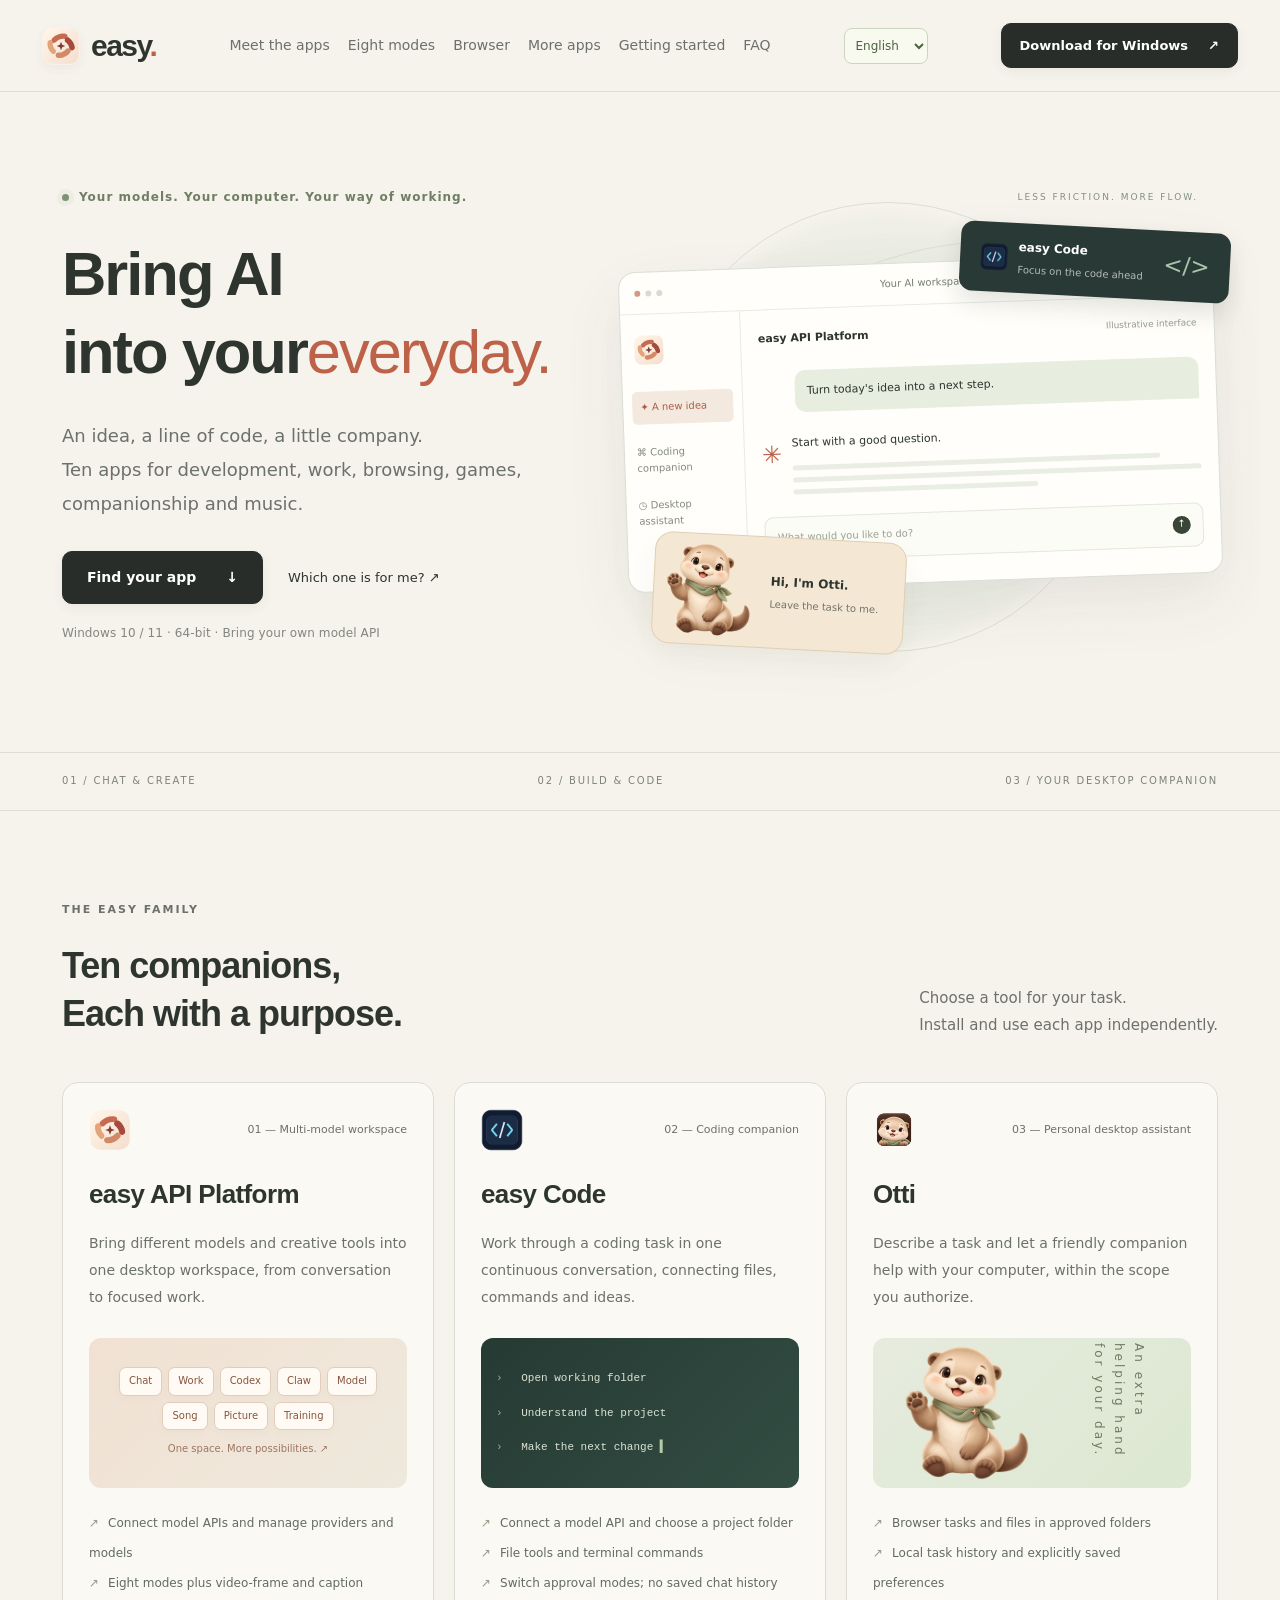
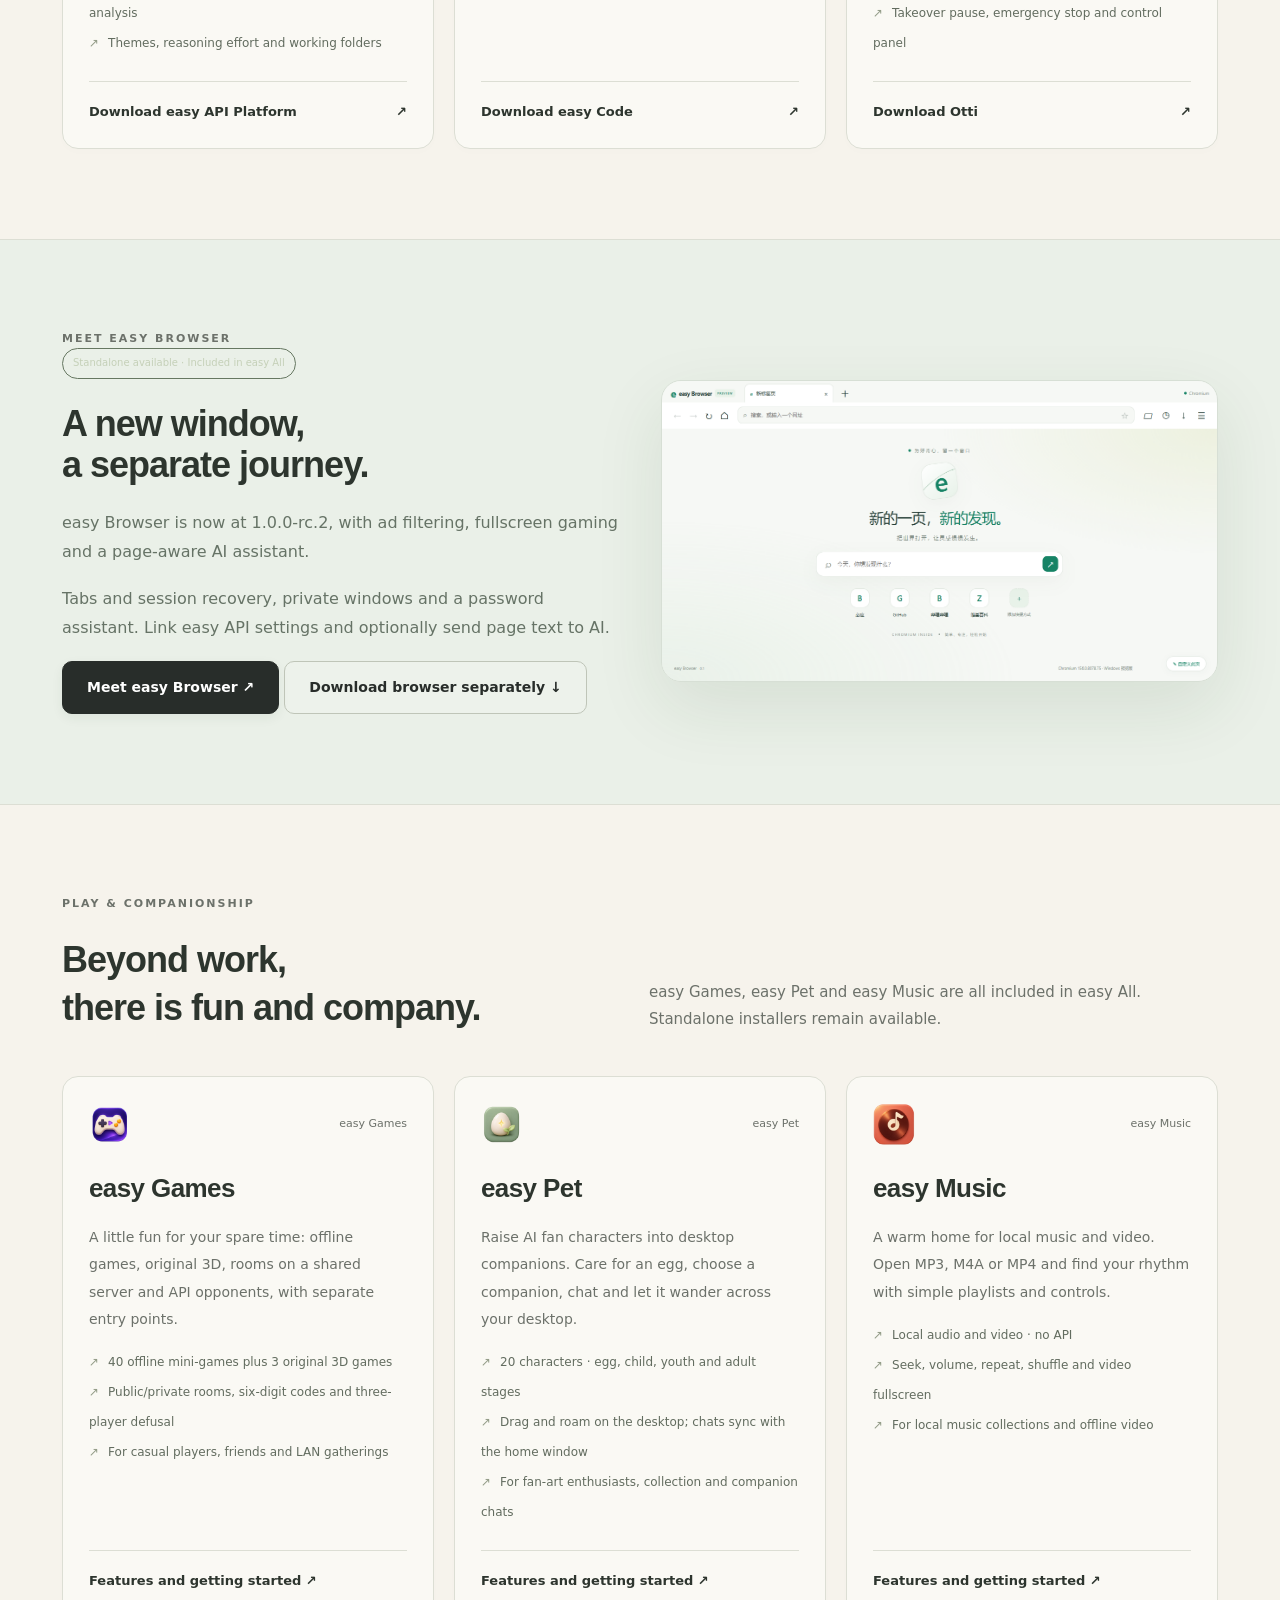
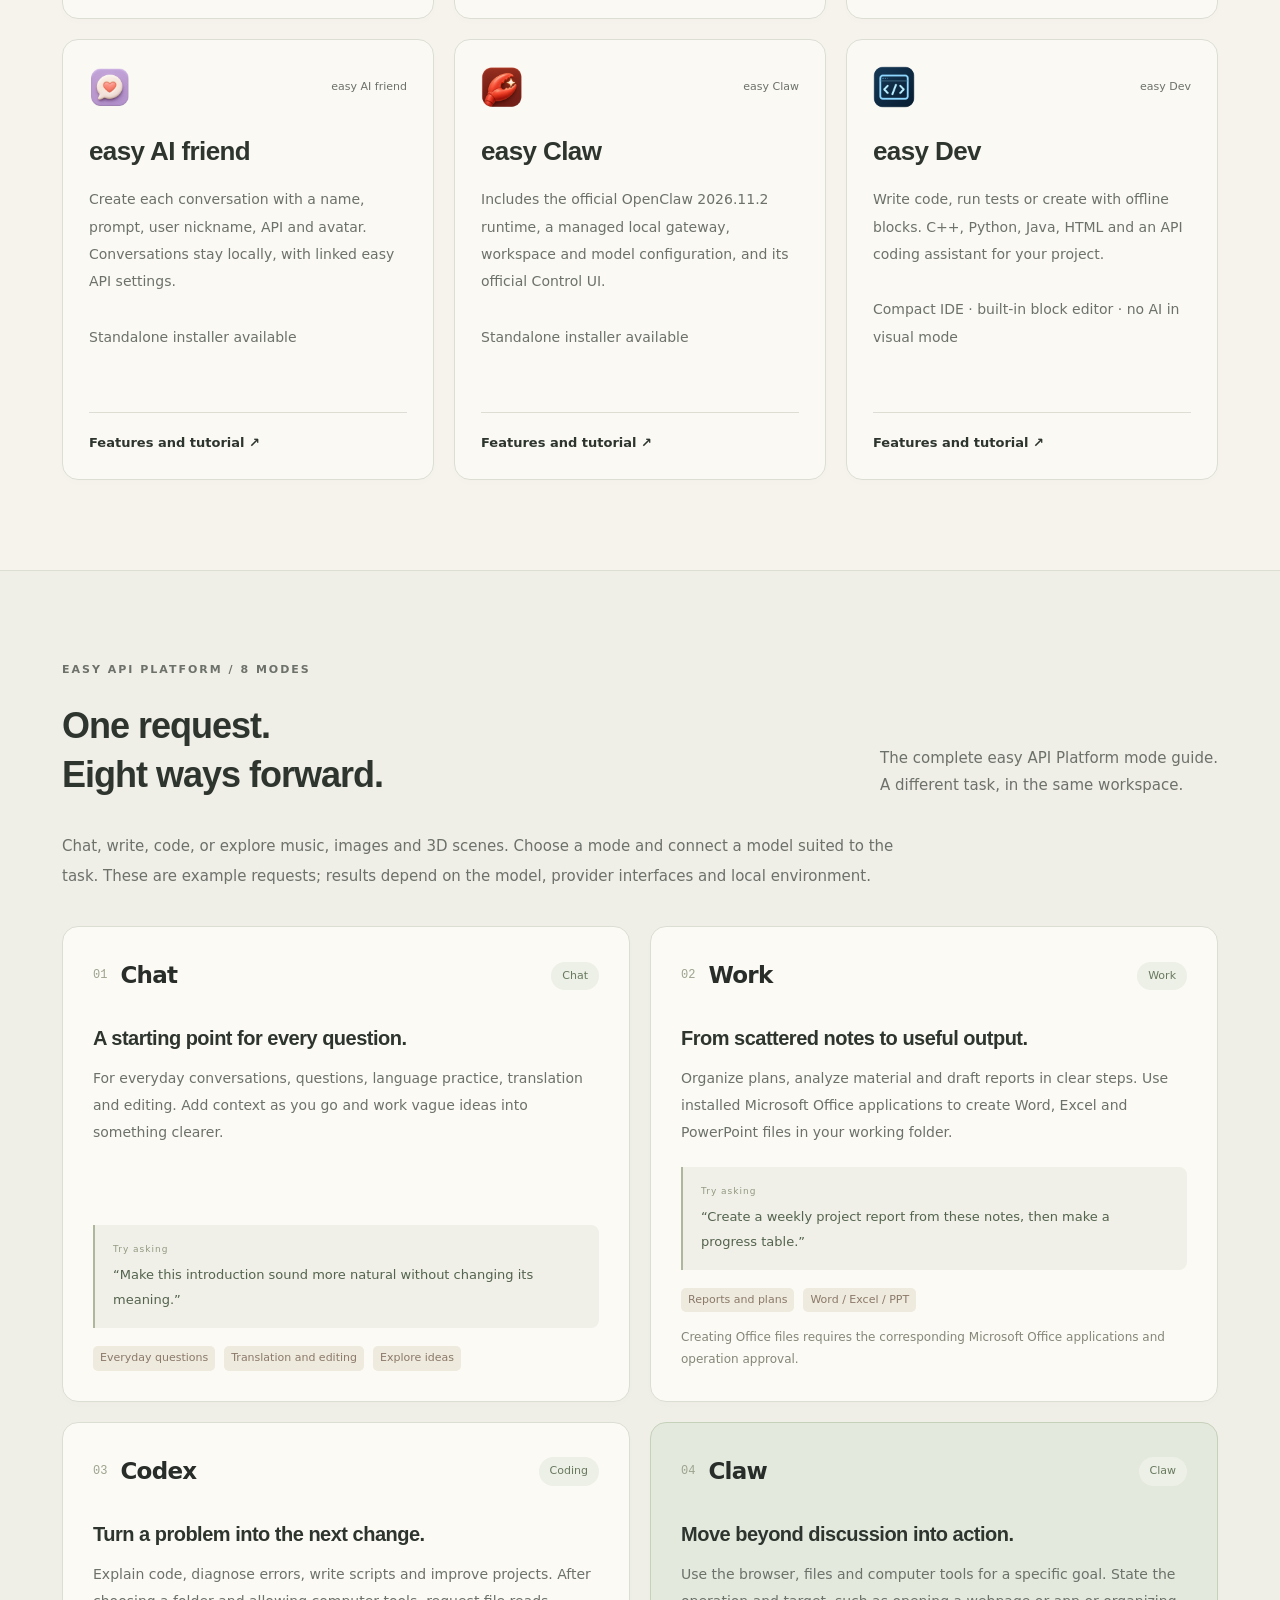
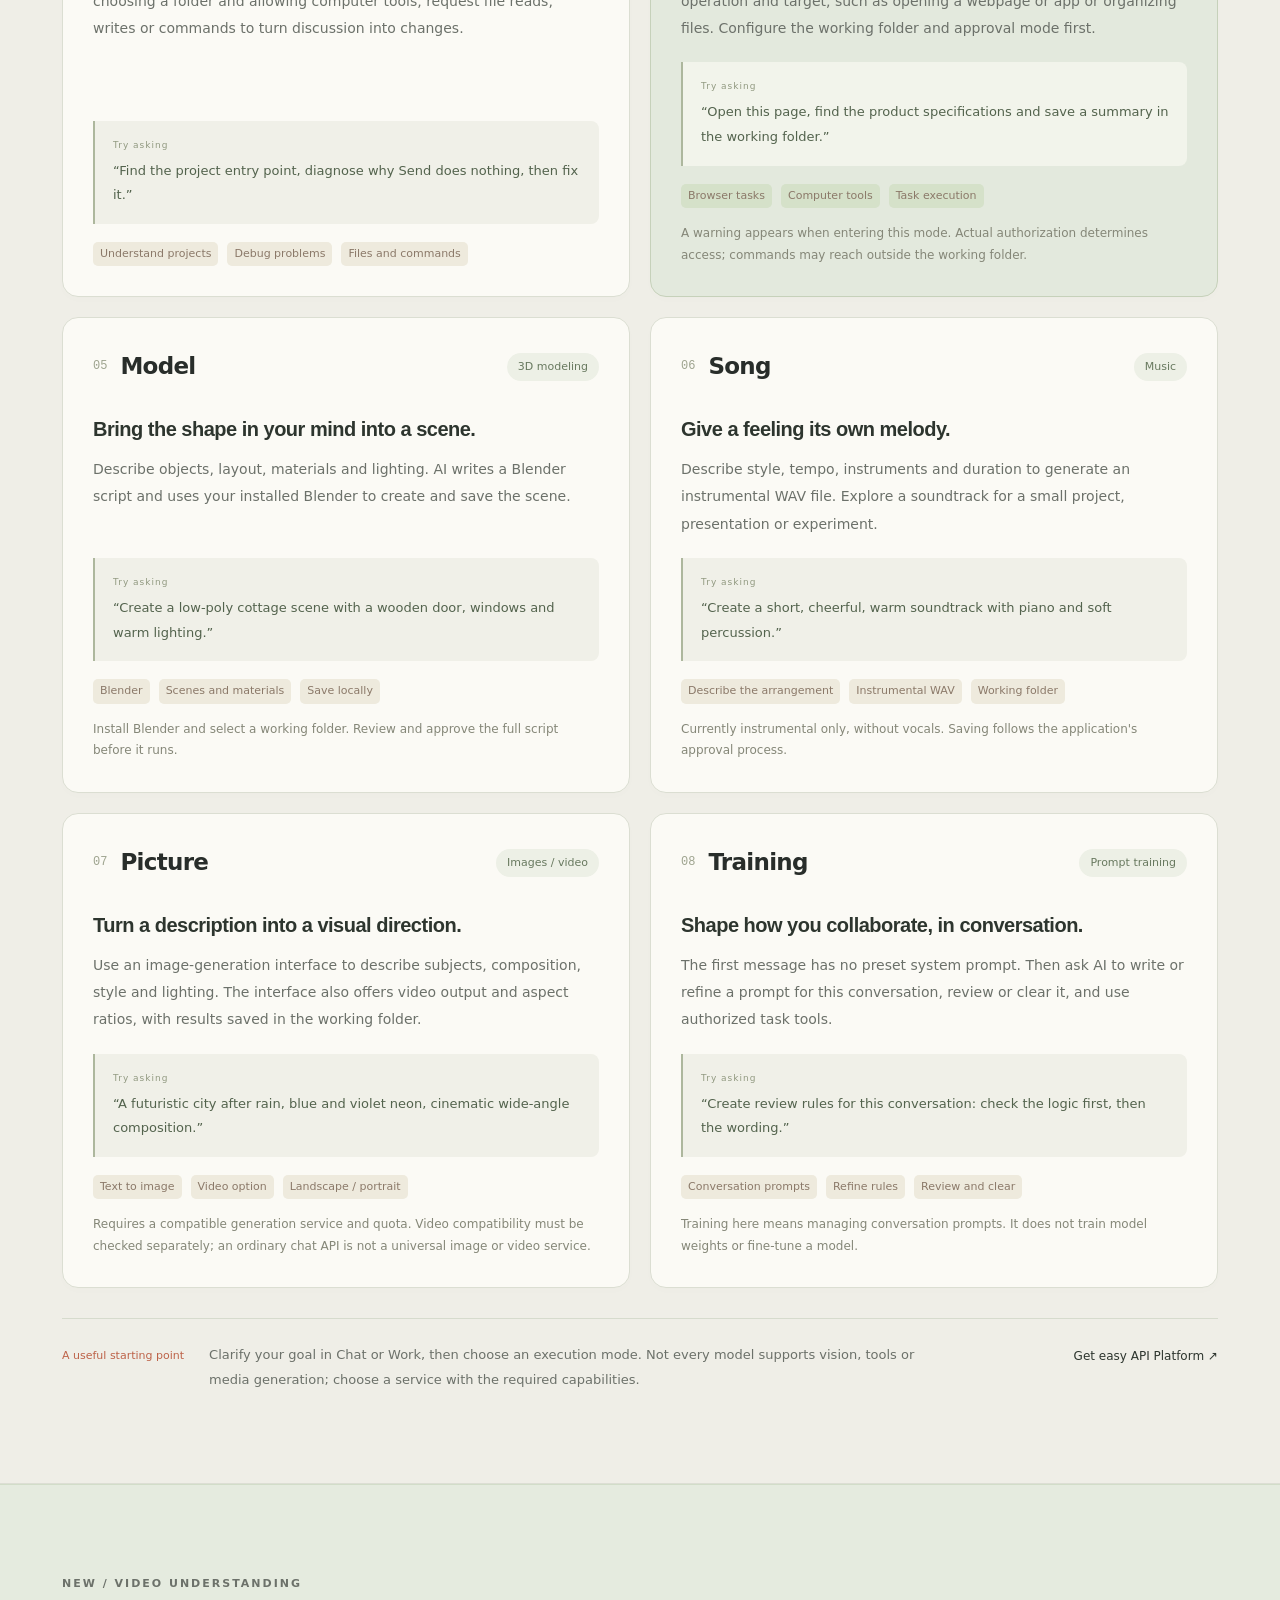
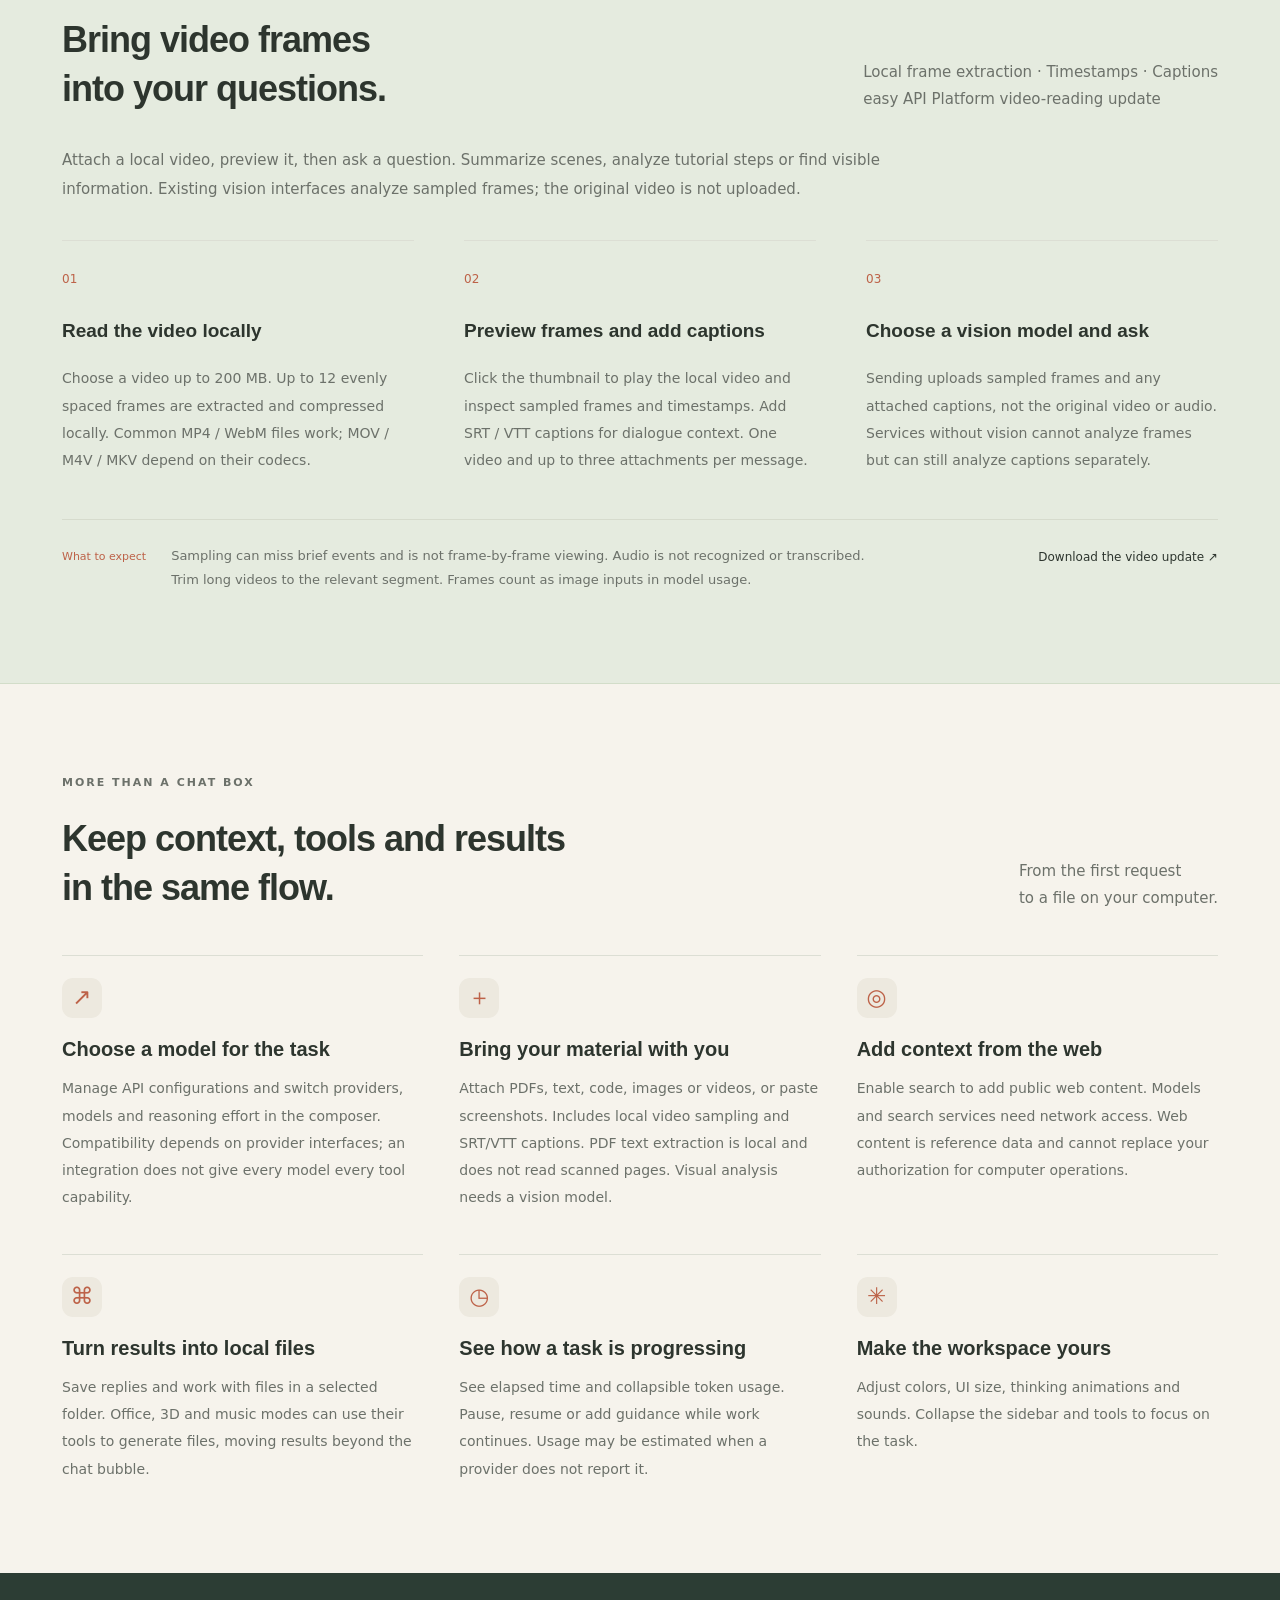
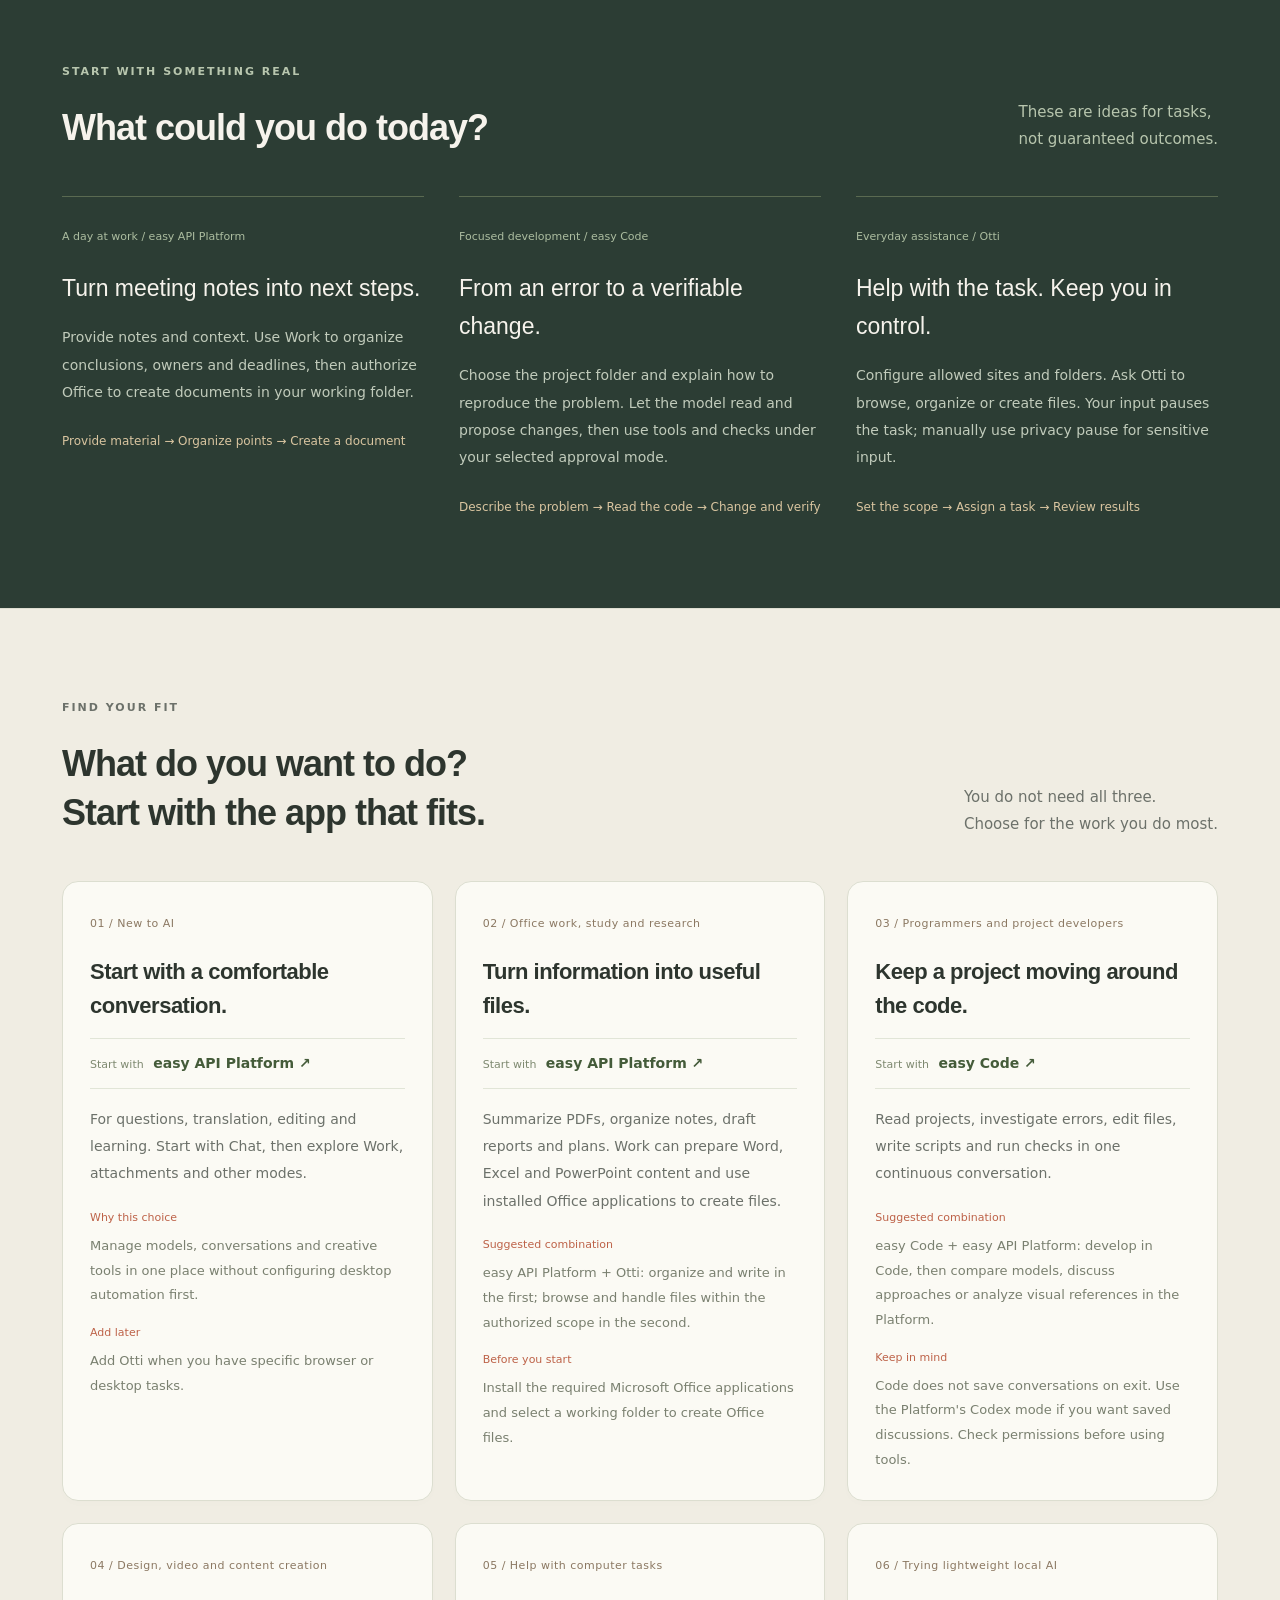
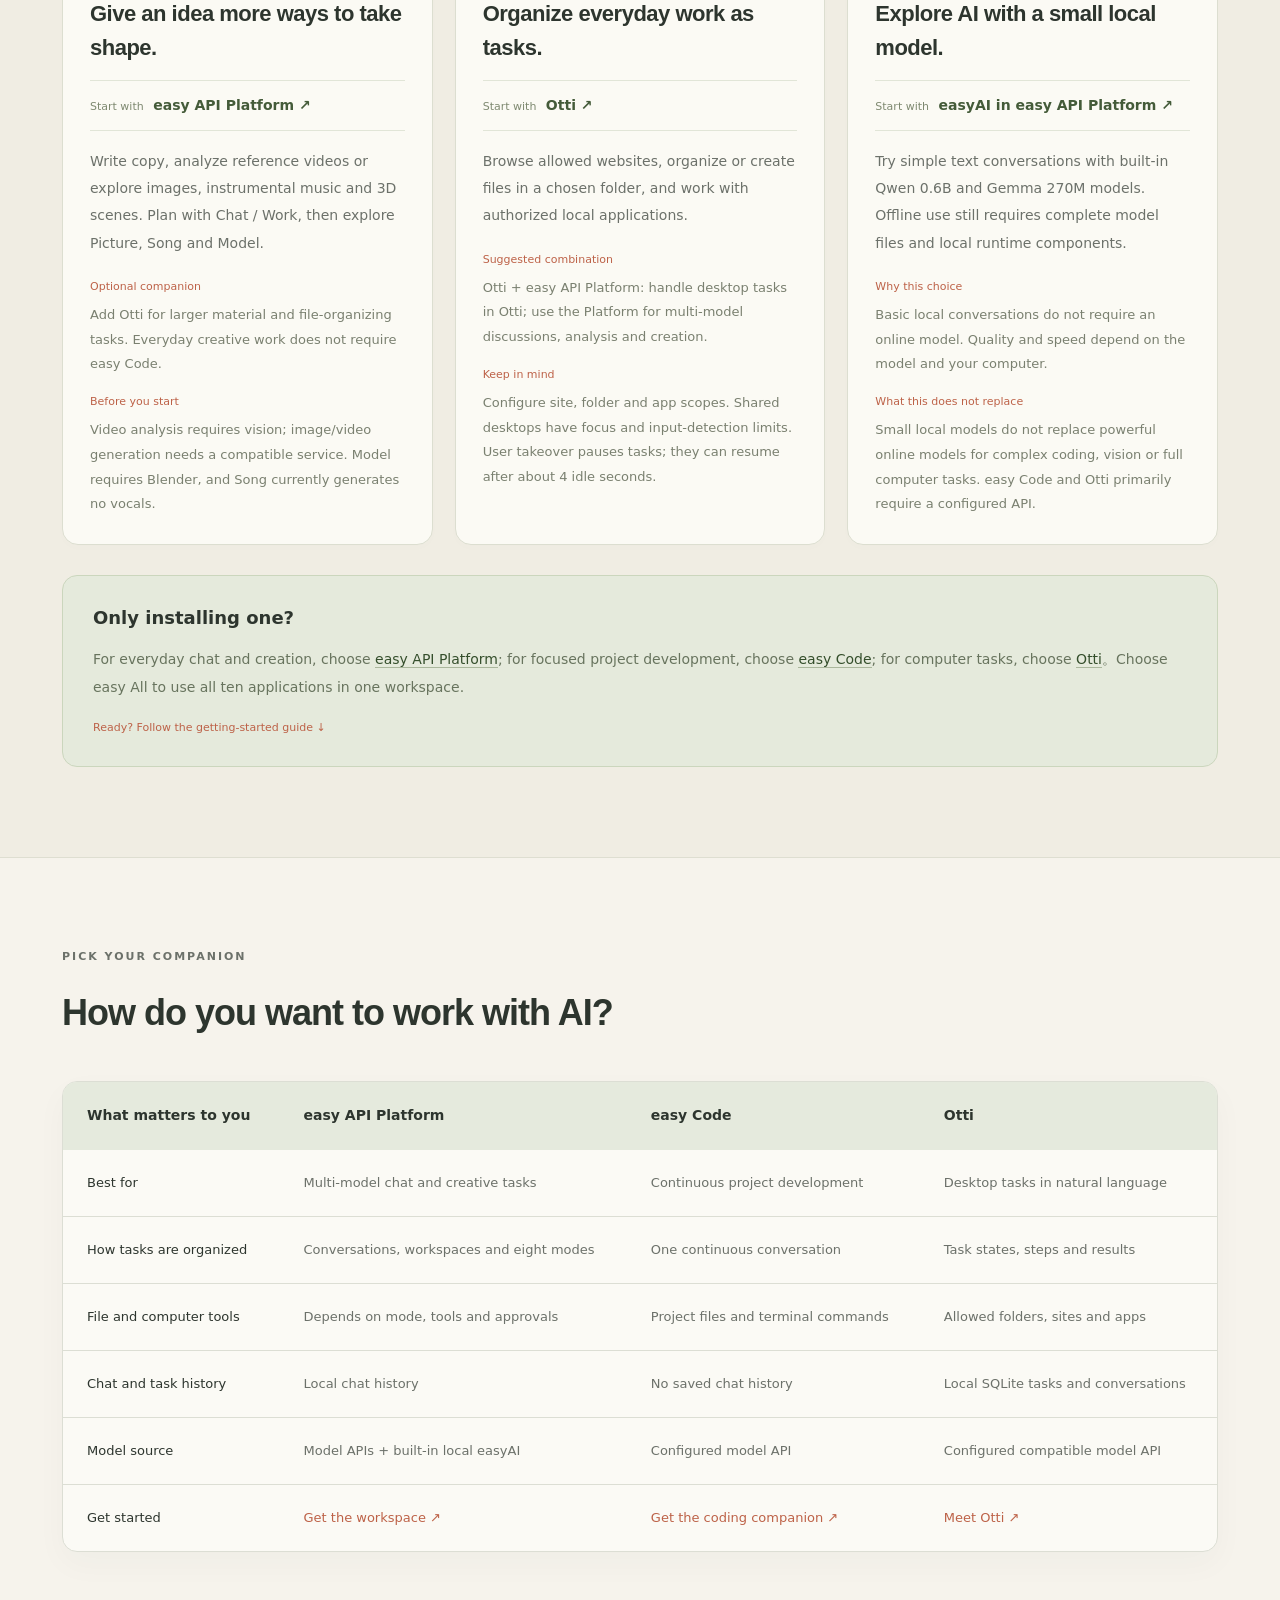
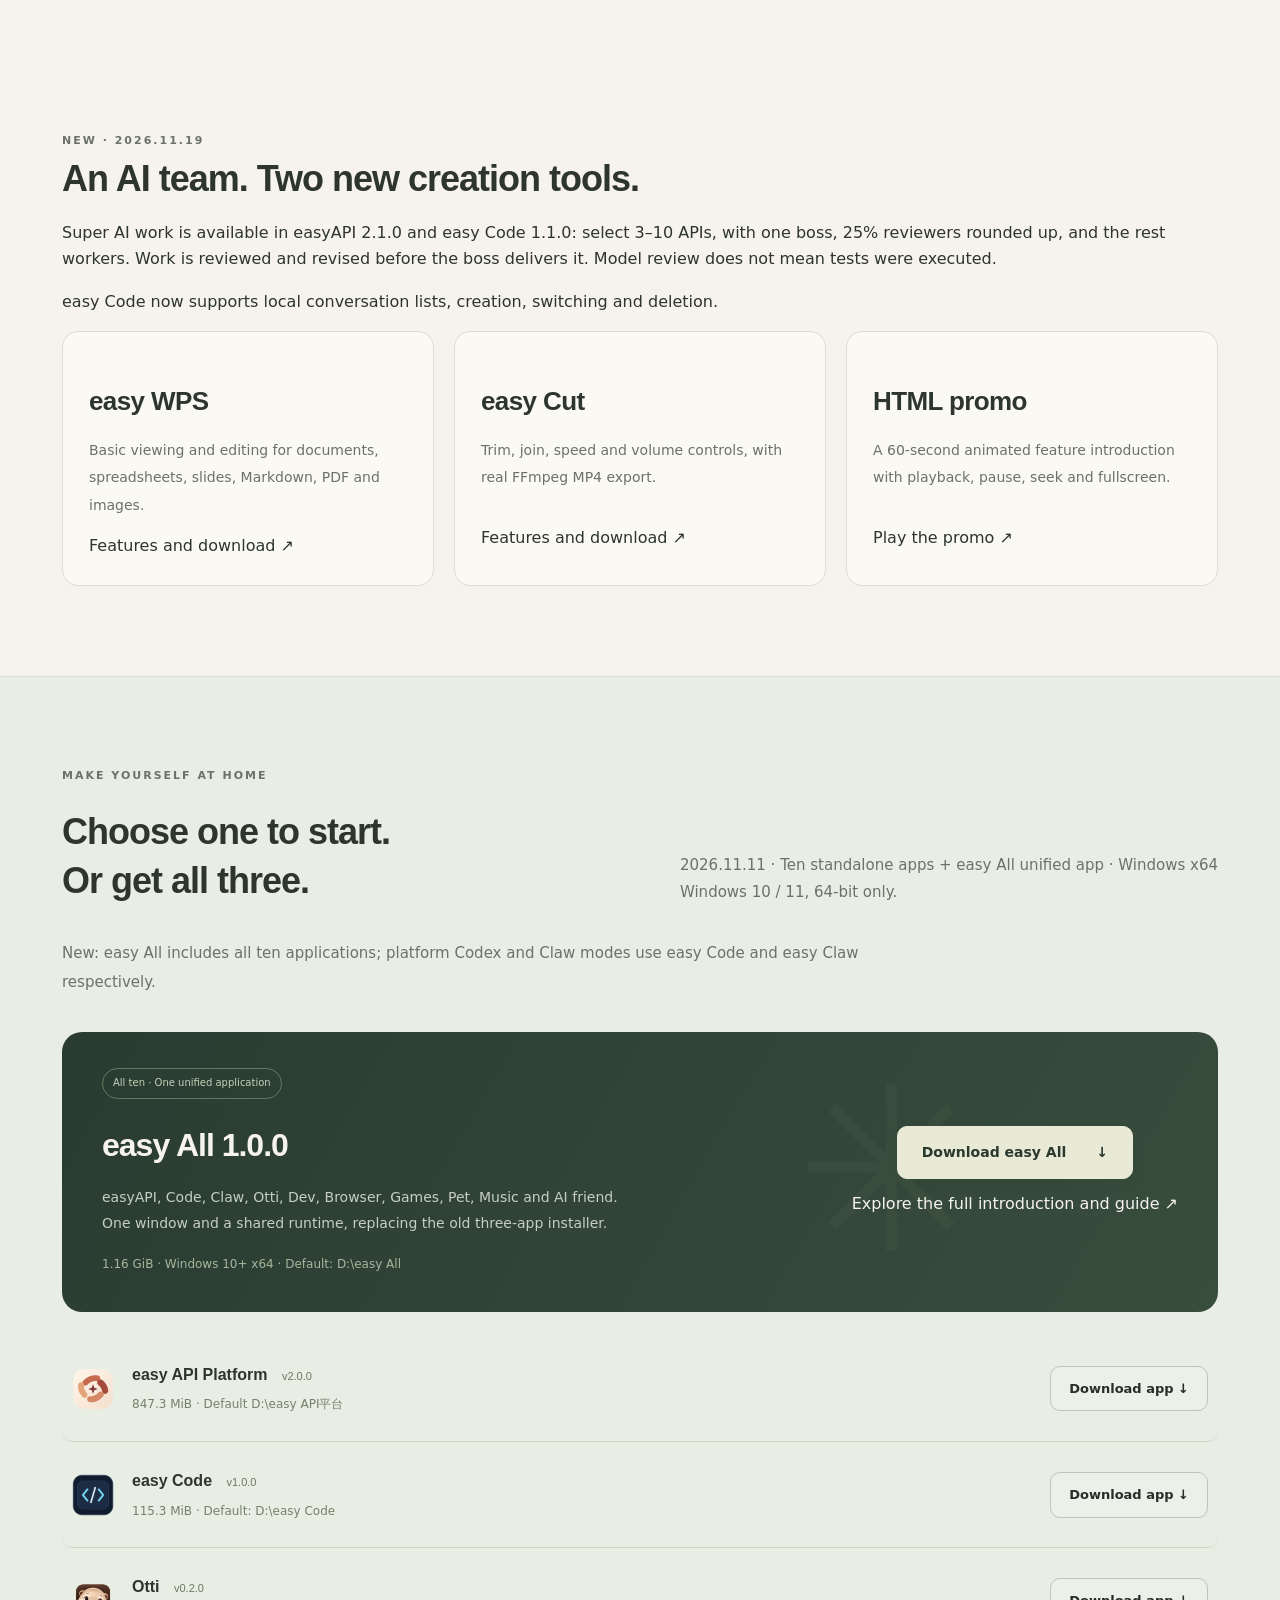
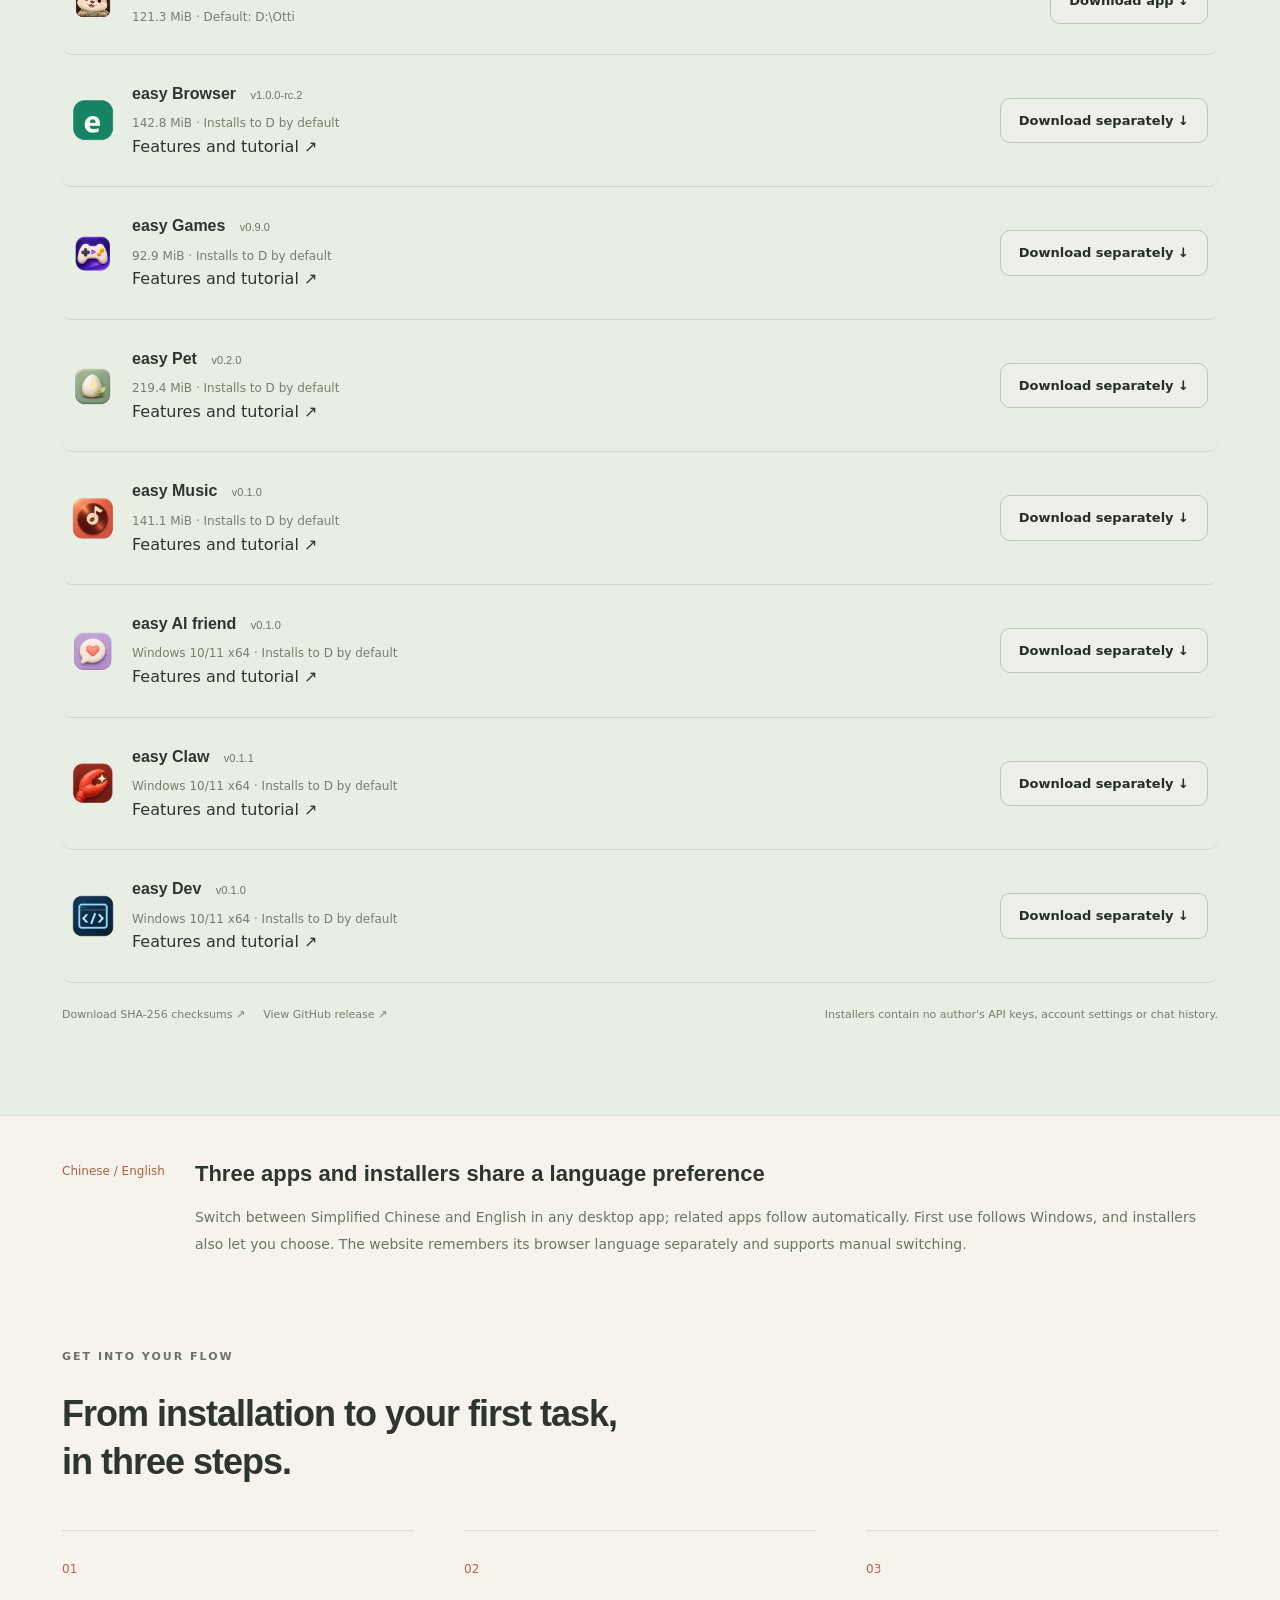
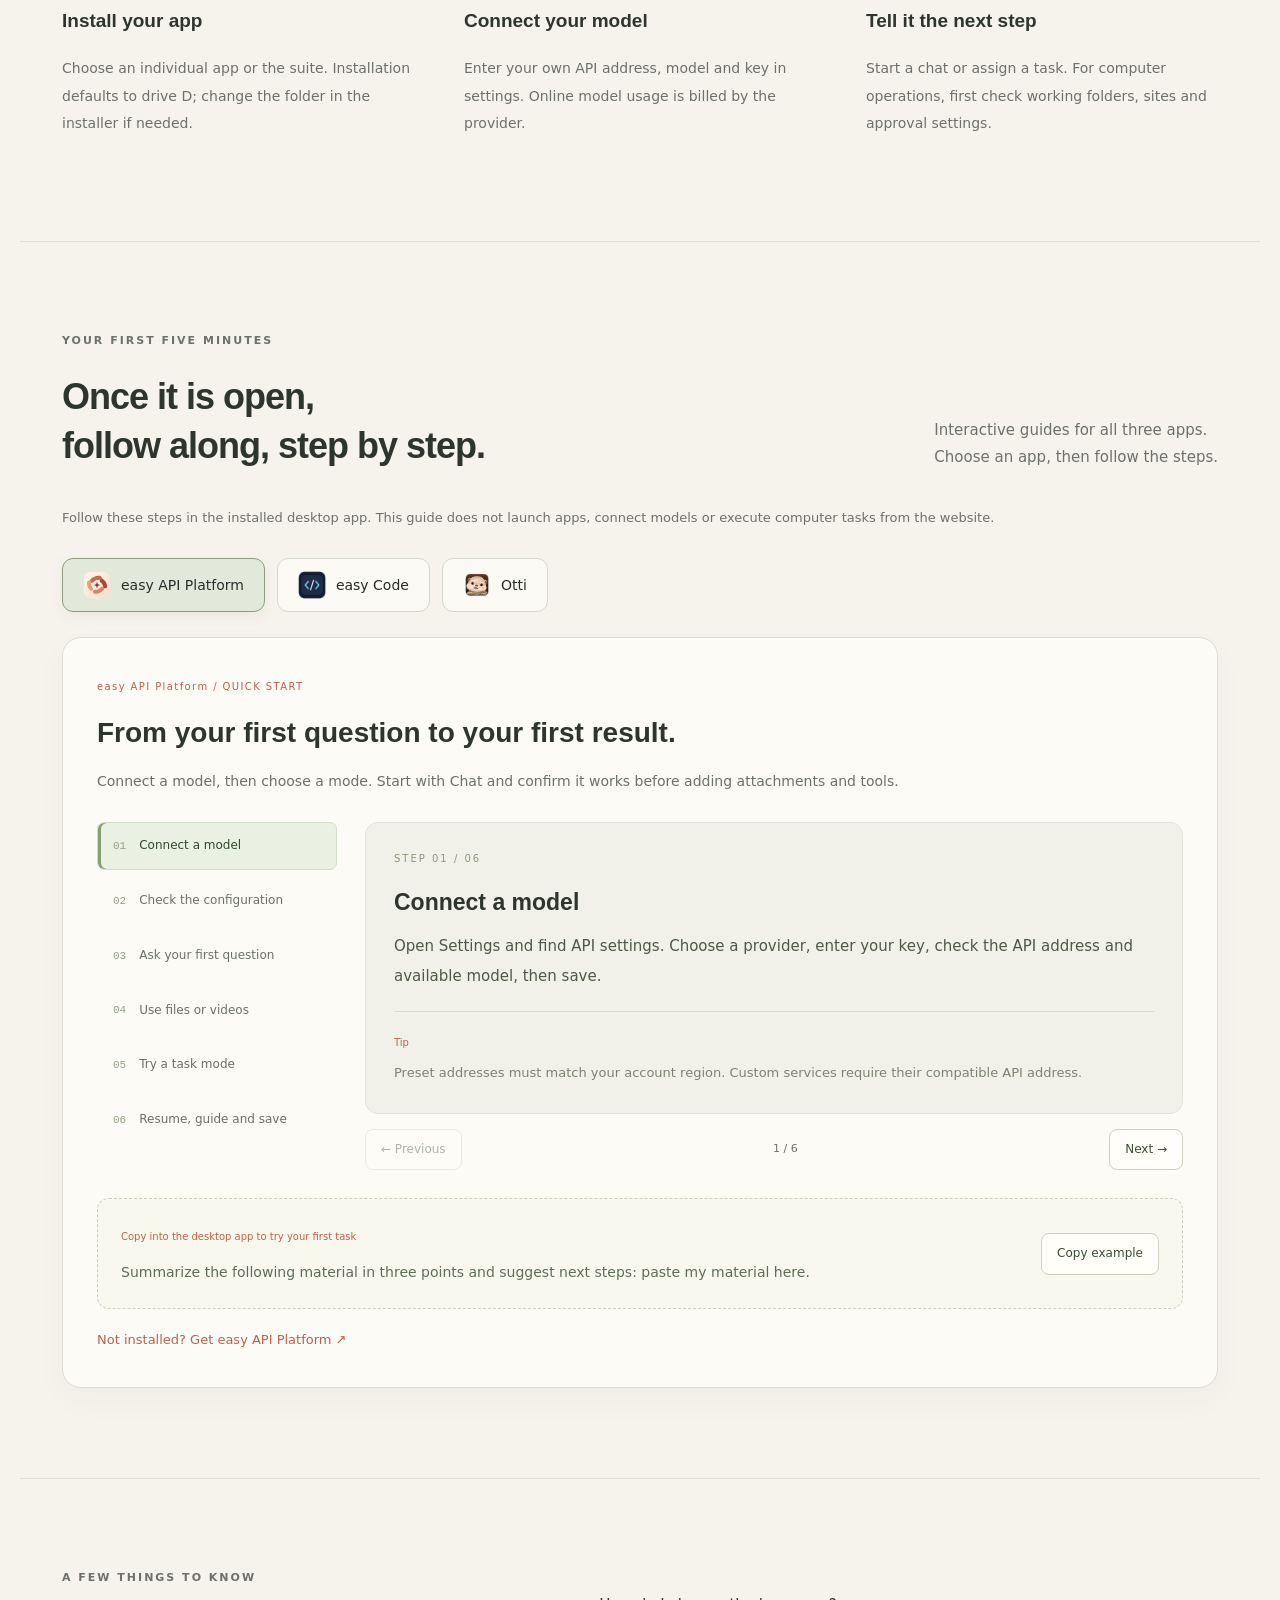
==== commit 5a6cbe73: "Publish Super AI work, WPS, Cut and HTML promo" ====
--- a/index.html
+++ b/index.html
@@ -9,7 +9,7 @@
   <link rel="icon" href="assets/easy-api.svg" type="image/svg+xml">
   <link rel="stylesheet" href="styles.css">
   <link rel="stylesheet" href="refinements.css">
-  <script defer src="i18n/data.js"></script><script defer src="i18n/recent.js"></script><script defer src="i18n/dev.js"></script><script defer src="i18n/all.js"></script><script defer src="i18n/ui.js"></script>
+  <script defer src="i18n/data.js"></script><script defer src="i18n/recent.js"></script><script defer src="i18n/dev.js"></script><script defer src="i18n/all.js"></script><script defer src="i18n/nov19.js"></script><script defer src="i18n/ui.js"></script>
   <script defer src="config.js"></script>
   <script defer src="site.js"></script>
   <script defer src="motion.js"></script>
@@ -58,9 +58,9 @@
 <article><span class="audience-label">06 / 想先尝试本地轻量聊天的用户</span><h3>从一个小模型，了解 AI。</h3><div class="audience-pick">首选 <a href="#download-api">easy API平台的 easyAI ↗</a></div><p>适合简单文本交流，或先体验内置 Qwen 0.6B、Gemma 270M 本地模型。离线使用仍需要模型文件及本地运行组件完整。</p><dl><dt>为什么这样选</dt><dd>不必为了基础本地文本对话配置在线模型；回答能力和运行速度受模型与电脑配置影响。</dd><dt>不适合的期望</dt><dd>小型本地模型不能替代强在线模型处理复杂编码、视觉理解和完整电脑任务；easy Code 与 Otti 的主要任务能力需要配置 API。</dd></dl></article>
 </div><div class="choose-summary"><strong>只装一款，怎么选？</strong><p>日常聊天与多种创作选 <a href="#download-api">easy API平台</a>；专注项目编码选 <a href="#download-code">easy Code</a>；希望安排电脑任务选 <a href="#download-otti">Otti</a>。想同时使用全部十款软件，选择 easy All 统一应用。</p><a class="text-link" href="#tutorials">选好了？跟着入门教程开始 ↓</a></div></div></section>
     <section id="compare" class="wrap section"><div class="section-heading"><div class="eyebrow">PICK YOUR COMPANION</div><h2>你想怎样和 AI 一起工作？</h2></div><div class="comparison-scroll" tabindex="0" role="region" aria-label="三个应用的功能对比，可横向滚动"><table><thead><tr><th scope="col">你关心的事</th><th scope="col">easy API平台</th><th scope="col">easy Code</th><th scope="col">Otti</th></tr></thead><tbody><tr><th scope="row">更适合</th><td>多模型聊天与多种创作任务</td><td>围绕项目的持续编码</td><td>自然语言安排桌面任务</td></tr><tr><th scope="row">任务组织方式</th><td>多对话、工作区、八种模式</td><td>单个持续聊天</td><td>任务状态、步骤与结果</td></tr><tr><th scope="row">文件与电脑工具</th><td>按模式、工具及批准设置使用</td><td>项目文件与终端命令</td><td>授权目录、网站与应用</td></tr><tr><th scope="row">聊天与任务记录</th><td>本地聊天记录</td><td>不保存聊天记录</td><td>本地 SQLite 任务与对话记录</td></tr><tr><th scope="row">模型来源</th><td>模型 API + 内置本地 easyAI</td><td>配置的模型 API</td><td>配置的兼容模型 API</td></tr><tr><th scope="row">从哪里开始</th><td><a href="#download-api">下载工作台 ↗</a></td><td><a href="#download-code">下载编码搭档 ↗</a></td><td><a href="#download-otti">认识 Otti ↗</a></td></tr></tbody></table></div></section>
-    <section id="downloads" class="downloads"><div class="wrap section"><div class="section-heading"><div class="eyebrow">MAKE YOURSELF AT HOME</div><h2>选一个开始。<br>或者，一次拥有。</h2><p>2026.11.11 · 十款独立应用 + easy All 统一应用 · Windows x64<br>仅支持 Windows 10 / 11，64 位。</p></div><p class="section-intro">本次更新：easy All 整合全部十款应用；平台 Codex、Claw 模式分别由 easy Code、easy Claw 驱动。</p><div class="suite"><div><span class="pill">全部十款 · 一个统一应用</span><h3>easy All 1.0.0</h3><p>easyAPI、Code、Claw、Otti、Dev、Browser、Games、Pet、Music、AI friend。<br>同一窗口切换，共用运行时；替代旧三款软件整合安装包。</p><small data-all-size>1.16 GiB · Windows 10 及以上 x64 · 默认安装 D:\easy All</small></div><div class="suite-action"><a class="button" data-asset="easy-All-1.0.0-Setup.exe" data-release="v2026.11.11-all" href="#download-help">下载 easy All <span>↓</span></a><a href="all.html">查看完整介绍与使用方法 ↗</a></div></div><div class="download-list">
-      <article id="download-api"><img src="assets/easy-api.svg" alt=""><div><h3>easy API平台 <span>v2.0.0</span></h3><p>847.3 MiB · <span>默认</span> <span data-no-i18n>D:\easy API平台</span></p></div><a class="button outline small" data-asset="easy-API-2.0.0-Setup.exe" href="#download-help">独立下载 ↓</a></article>
-      <article id="download-code"><img src="assets/easy-code.png" alt=""><div><h3>easy Code <span>v1.0.0</span></h3><p>115.3 MiB · 默认 D:\easy Code</p></div><a class="button outline small" data-asset="easy-Code-1.0.0-Setup.exe" href="#download-help">独立下载 ↓</a></article>
+    <section class="wrap section"><div class="eyebrow">NEW · 2026.11.19</div><h2>一支AI团队，两款创作工具。</h2><p>Super AI work 已加入 easyAPI 2.1.0 和 easy Code 1.1.0：3～10个API协作，1位老板，测试占25%向上取整，其余为工作层。工作成果经过静态审查与反馈，老板最终汇总；模型审查不等于真实运行测试。</p><p>easy Code 现在支持本地对话列表、新建、切换和删除。</p><div class="app-grid"><article class="app-card"><h3>easy WPS</h3><p>文档、Excel、PPT、Markdown、PDF与图片的简易查看和编辑。</p><a href="wps.html">查看介绍与下载 ↗</a></article><article class="app-card"><h3>easy Cut</h3><p>裁剪、拼接、倍速、音量，真实FFmpeg导出MP4。</p><a href="cut.html">查看介绍与下载 ↗</a></article><article class="app-card"><h3>HTML宣传片</h3><p>60秒功能动效介绍，支持播放、暂停、跳转与全屏。</p><a href="promo.html">播放宣传片 ↗</a></article></div></section><section id="downloads" class="downloads"><div class="wrap section"><div class="section-heading"><div class="eyebrow">MAKE YOURSELF AT HOME</div><h2>选一个开始。<br>或者，一次拥有。</h2><p>2026.11.11 · 十款独立应用 + easy All 统一应用 · Windows x64<br>仅支持 Windows 10 / 11，64 位。</p></div><p class="section-intro">本次更新：easy All 整合全部十款应用；平台 Codex、Claw 模式分别由 easy Code、easy Claw 驱动。</p><div class="suite"><div><span class="pill">全部十款 · 一个统一应用</span><h3>easy All 1.0.0</h3><p>easyAPI、Code、Claw、Otti、Dev、Browser、Games、Pet、Music、AI friend。<br>同一窗口切换，共用运行时；替代旧三款软件整合安装包。</p><small data-all-size>1.16 GiB · Windows 10 及以上 x64 · 默认安装 D:\easy All</small></div><div class="suite-action"><a class="button" data-asset="easy-All-1.0.0-Setup.exe" data-release="v2026.11.11-all" href="#download-help">下载 easy All <span>↓</span></a><a href="all.html">查看完整介绍与使用方法 ↗</a></div></div><div class="download-list">
+      <article id="download-api"><img src="assets/easy-api.svg" alt=""><div><h3>easy API平台 <span>v2.0.0</span></h3><p>847.3 MiB · <span>默认</span> <span data-no-i18n>D:\easy API平台</span></p></div><a class="button outline small" data-asset="easy-API-2.1.0-Setup.exe" href="#download-help" data-release="v2026.11.19-work">独立下载 ↓</a></article>
+      <article id="download-code"><img src="assets/easy-code.png" alt=""><div><h3>easy Code <span>v1.0.0</span></h3><p>115.3 MiB · 默认 D:\easy Code</p></div><a class="button outline small" data-asset="easy-Code-1.1.0-Setup.exe" href="#download-help" data-release="v2026.11.19-work">独立下载 ↓</a></article>
       <article id="download-otti"><img src="assets/otti.png" alt=""><div><h3>Otti <span>v0.2.0</span></h3><p>121.3 MiB · 默认 D:\Otti</p></div><a class="button outline small" data-asset="Otti-0.2.0-Setup.exe" href="#download-help">独立下载 ↓</a></article>
 <article id="download-browser"><img src="assets/easy-browser.png" alt=""><div><h3>easy Browser <span>v1.0.0-rc.2</span></h3><p>142.8 MiB · 默认安装到 D 盘</p><a href="browser.html">介绍与使用教程 ↗</a></div><a class="button outline small" data-asset="easy-Browser-1.0.0-rc.2-Setup.exe" href="#download-help">单独下载 ↓</a></article><article id="download-games"><img src="assets/easy-games.png" alt=""><div><h3>easy Games <span>v0.9.0</span></h3><p>92.9 MiB · 默认安装到 D 盘</p><a href="games.html">介绍与使用教程 ↗</a></div><a class="button outline small" data-asset="easy-Games-0.9.0-Setup.exe" href="#download-help">单独下载 ↓</a></article><article id="download-pet"><img src="assets/easy-pet.png" alt=""><div><h3>easy Pet <span>v0.2.0</span></h3><p>219.4 MiB · 默认安装到 D 盘</p><a href="pet.html">介绍与使用教程 ↗</a></div><a class="button outline small" data-asset="easy-Pet-0.2.0-Setup.exe" href="#download-help">单独下载 ↓</a></article><article id="download-music"><img src="assets/easy-music.png" alt=""><div><h3>easy Music <span>v0.1.0</span></h3><p>141.1 MiB · 默认安装到 D 盘</p><a href="music.html">介绍与使用教程 ↗</a></div><a class="button outline small" data-asset="easy-Music-0.1.0-Setup.exe" href="#download-help">单独下载 ↓</a></article><article id="download-friend"><img src="assets/easy-friend.png" alt=""><div><h3>easy AI friend <span>v0.1.0</span></h3><p>Windows 10/11 x64 · 默认安装到 D 盘</p><a href="friend.html">介绍与使用教程 ↗</a></div><a class="button outline small" data-asset="easy-AI-Friend-0.1.0-Setup.exe" href="#download-help">单独下载 ↓</a></article><article id="download-claw"><img src="assets/easy-claw.png" alt=""><div><h3>easy Claw <span>v0.1.1</span></h3><p>Windows 10/11 x64 · 默认安装到 D 盘</p><a href="claw.html">介绍与使用教程 ↗</a></div><a class="button outline small" data-asset="easy-Claw-0.1.1-Setup.exe" data-release="v2026.11.10-dev-claw" href="#download-help">单独下载 ↓</a></article><article id="download-dev"><img src="assets/easy-dev.png" alt=""><div><h3>easy Dev <span>v0.1.0</span></h3><p>Windows 10/11 x64 · 默认安装到 D 盘</p><a href="dev.html">介绍与使用教程 ↗</a></div><a class="button outline small" data-asset="easy-Dev-0.1.0-Setup.exe" data-release="v2026.11.10-dev-claw" href="#download-help">单独下载 ↓</a></article>    </div><div class="download-meta"><a href="SHA256SUMS.txt" download>下载 SHA-256 校验文件 ↗</a><a data-release="v2026.11.11-all" id="release-link" data-release="v2026.11.10-dev-claw" href="#download-help">查看 GitHub 发布页 ↗</a><span>安装包不含作者的 API Key、账号配置或聊天记录。</span></div><p id="download-help" class="download-help" hidden role="status">本站尚未配置下载仓库。站长请在 config.js 中填写 repository，并将这四个安装包上传到对应版本的 GitHub Release。</p></div></section>
     <section class="wrap language-intro"><span>中文 / English</span><div><h3>三款应用与安装包共享语言偏好</h3><p>在任意桌面应用切换简体中文或 English，其他关联应用会自动跟随。首次使用按 Windows 语言选择；安装向导也可重新选择。官网独立记住浏览器语言，也支持手动切换。</p></div></section>
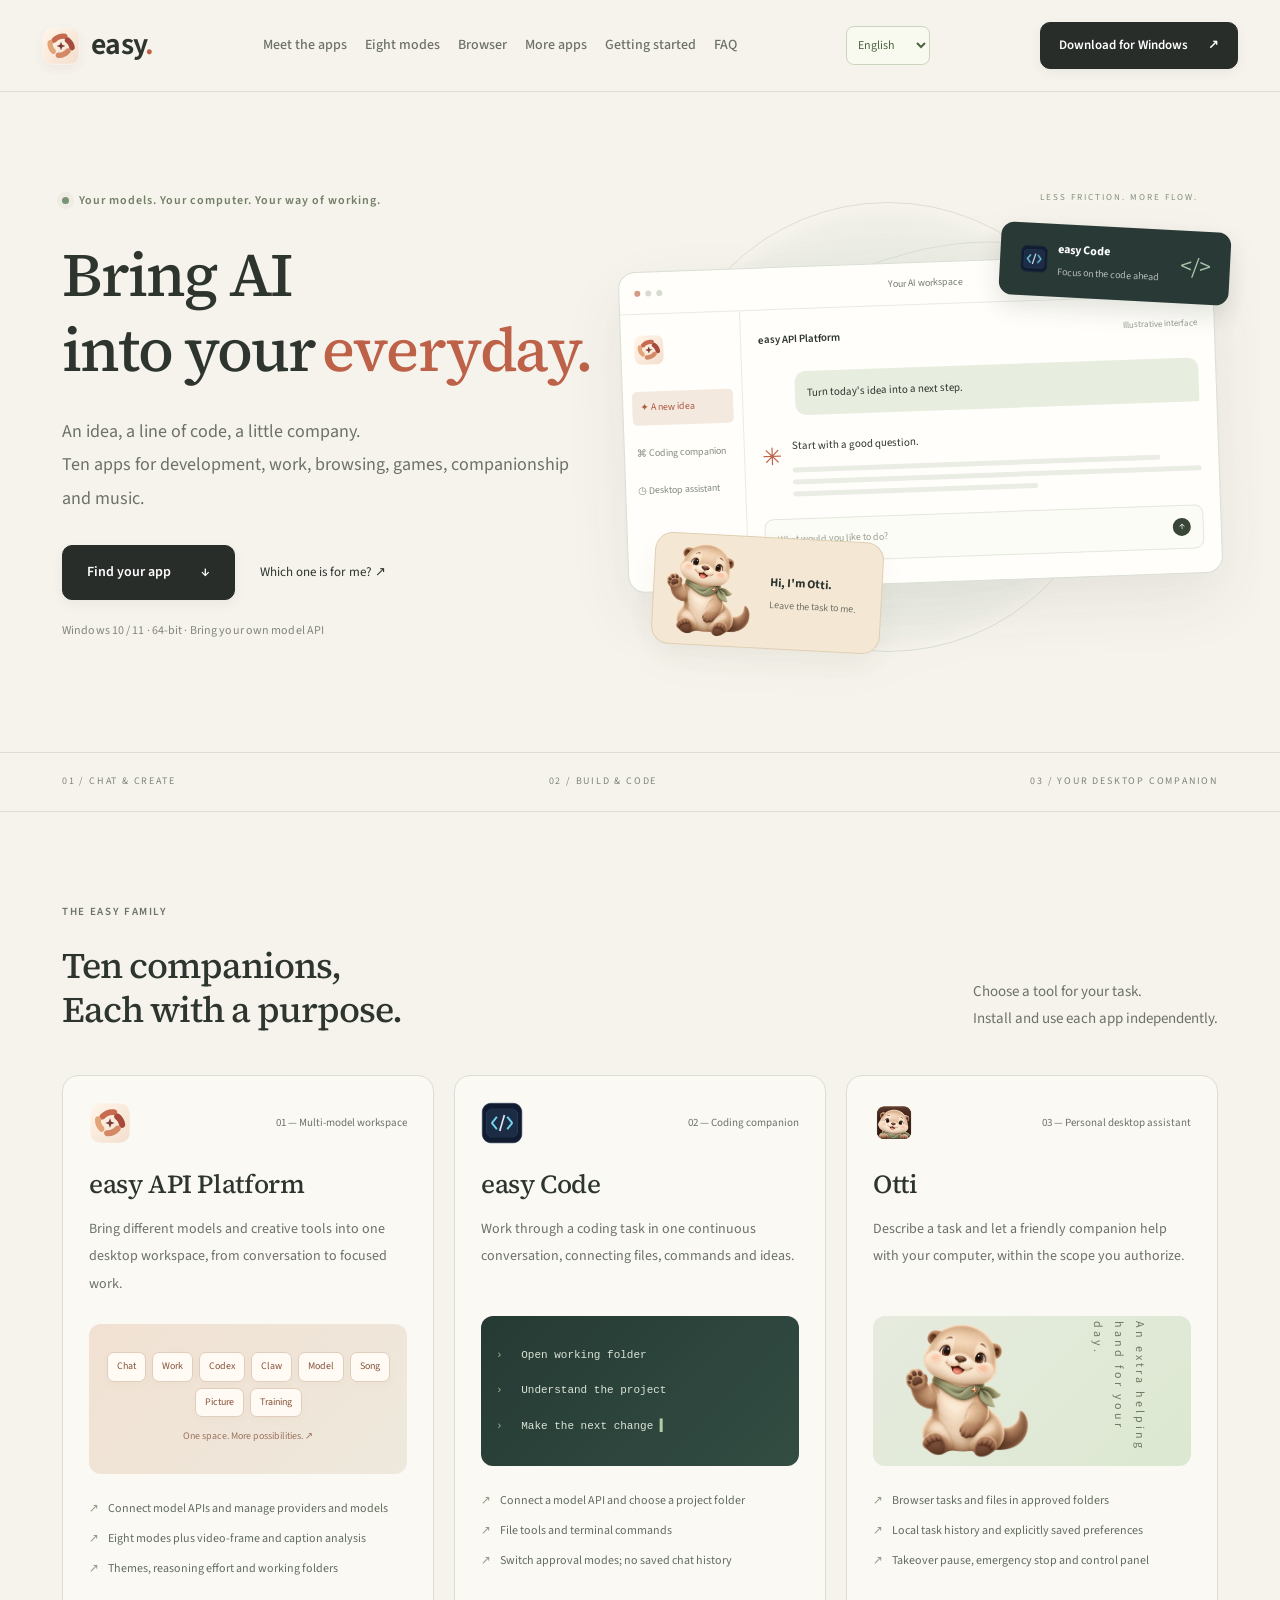
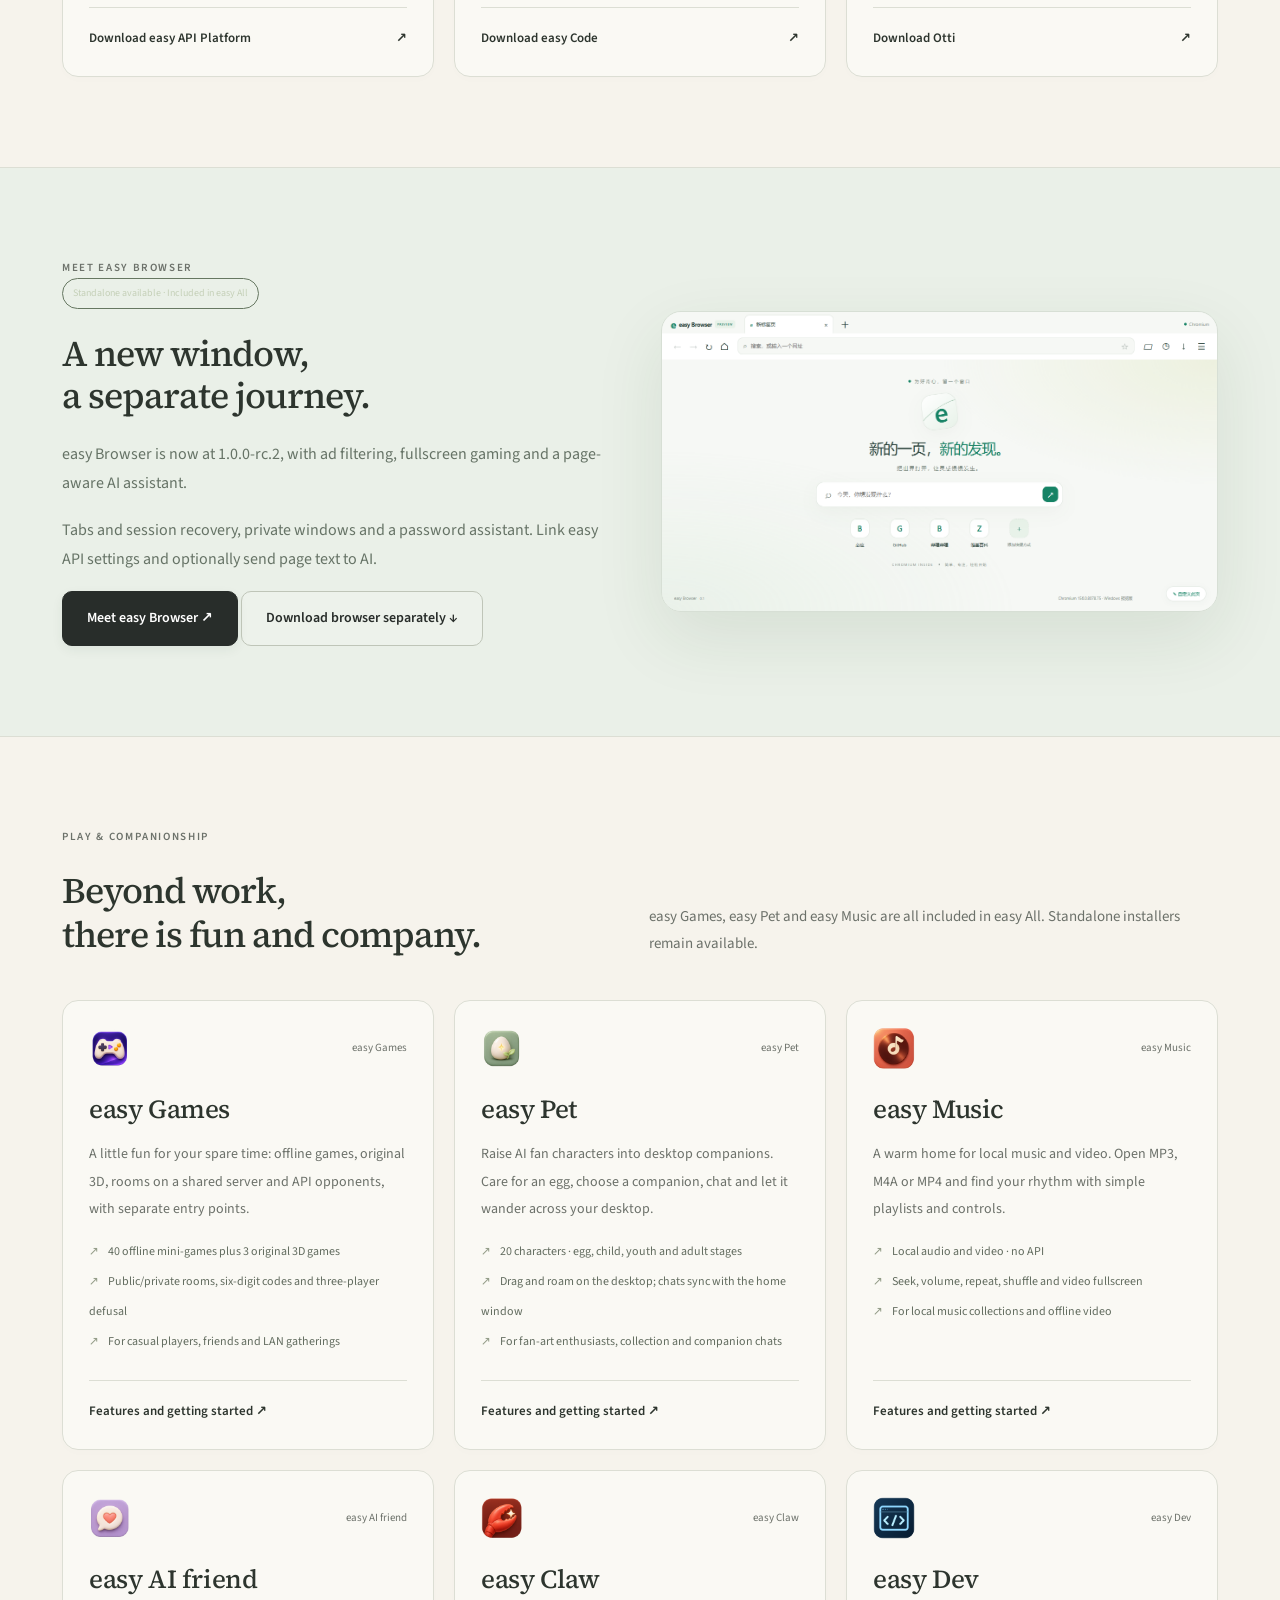
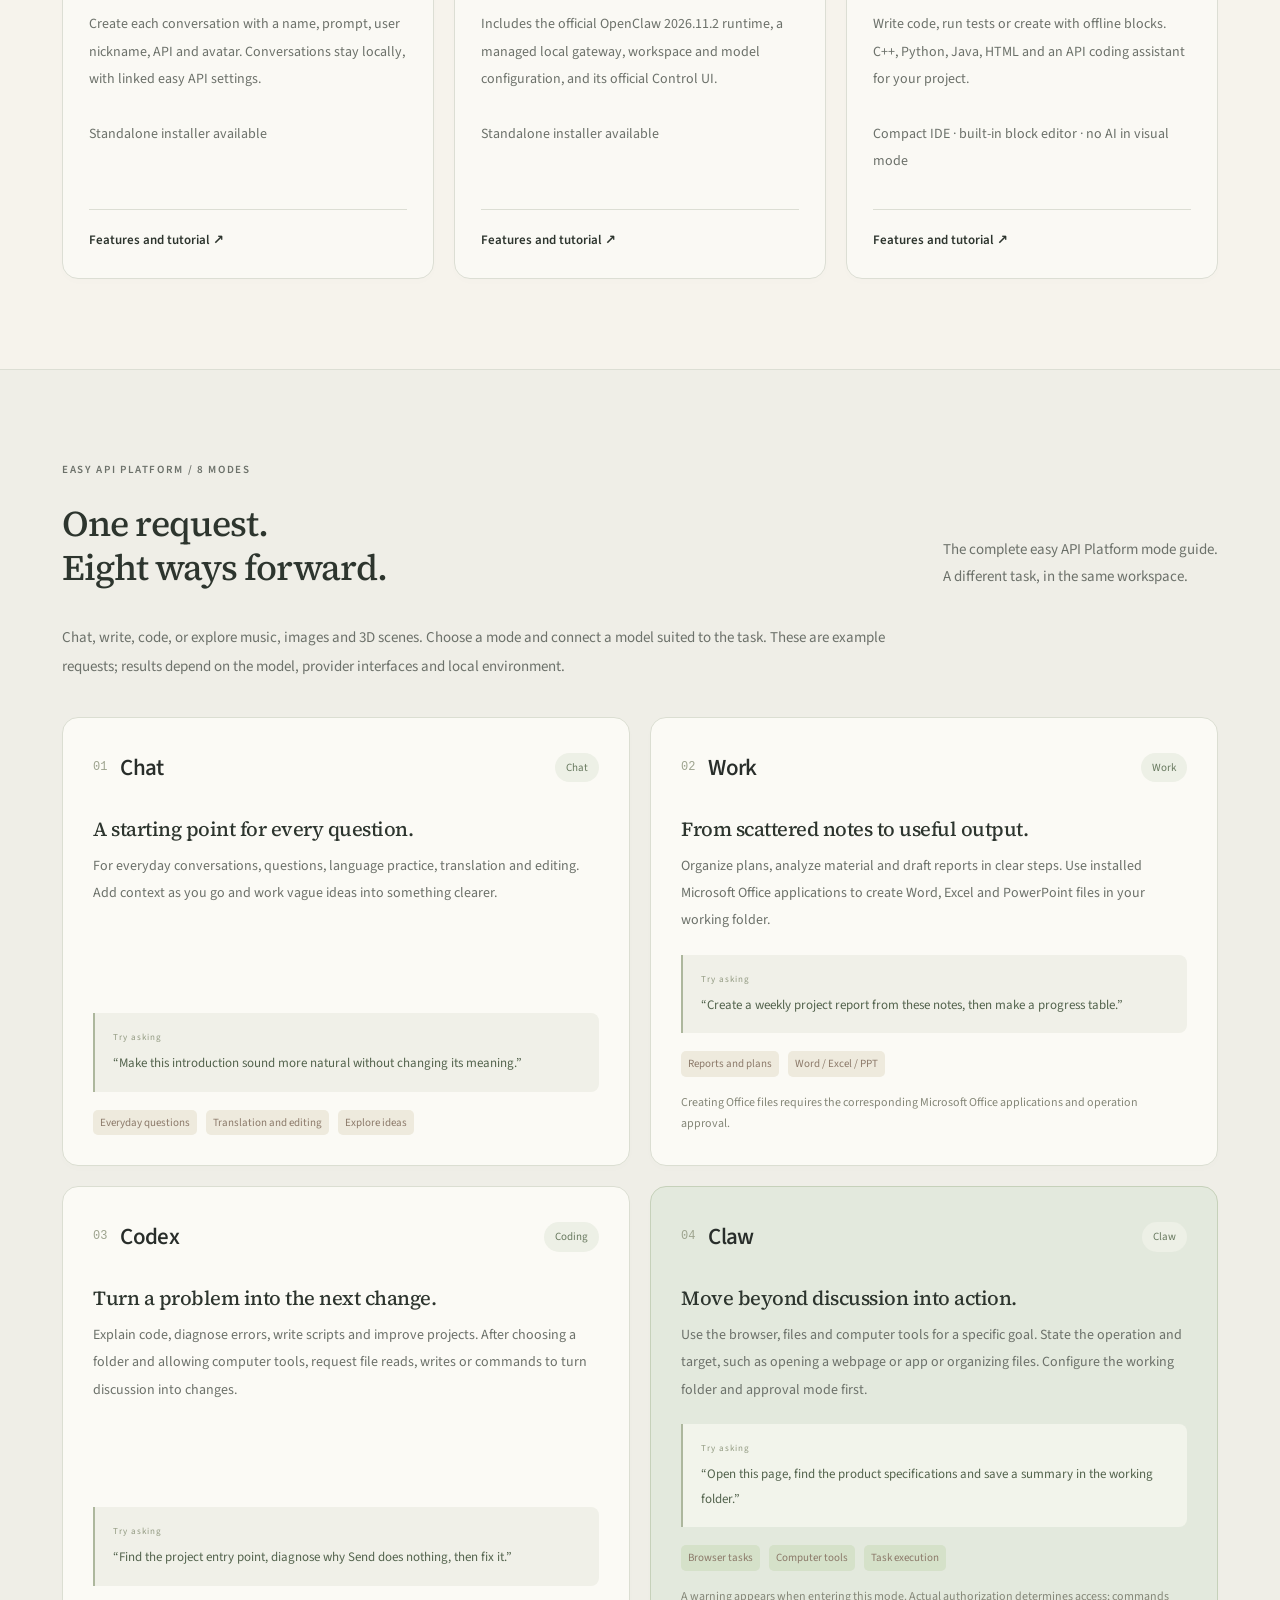
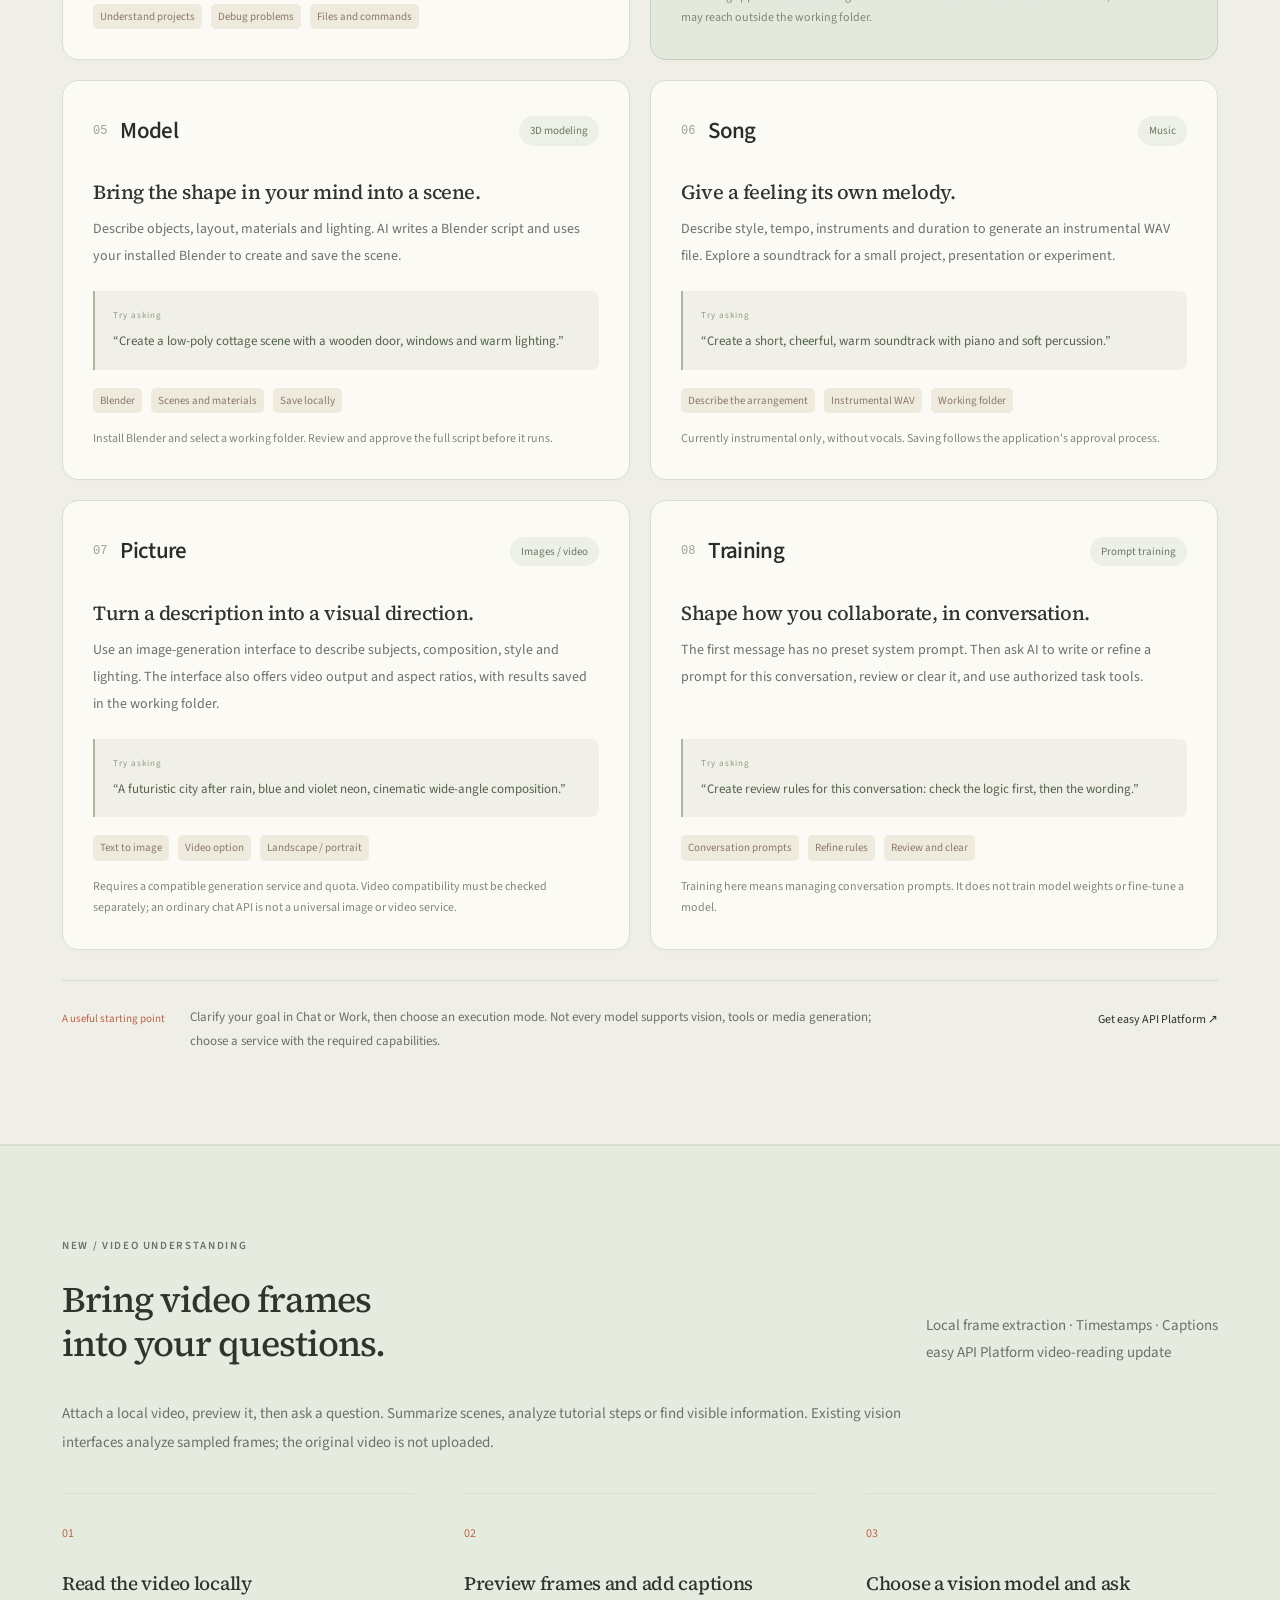
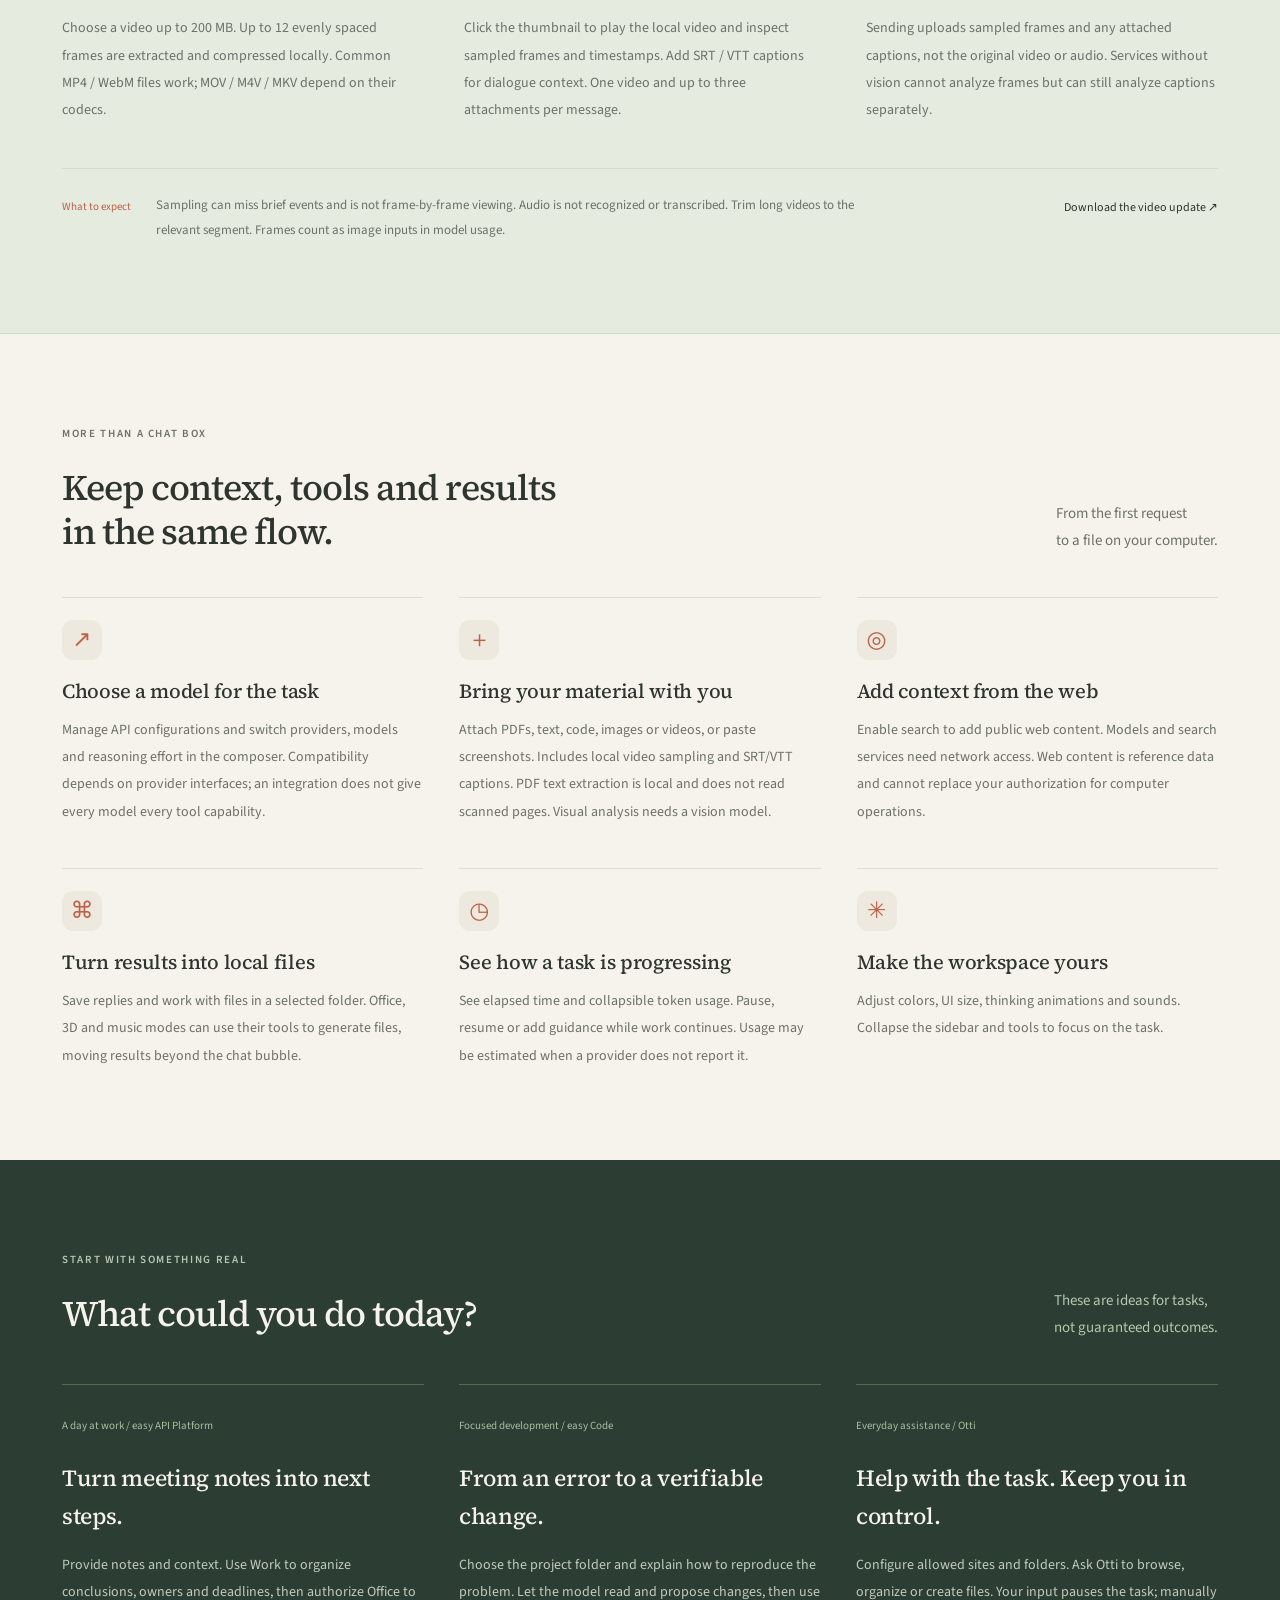
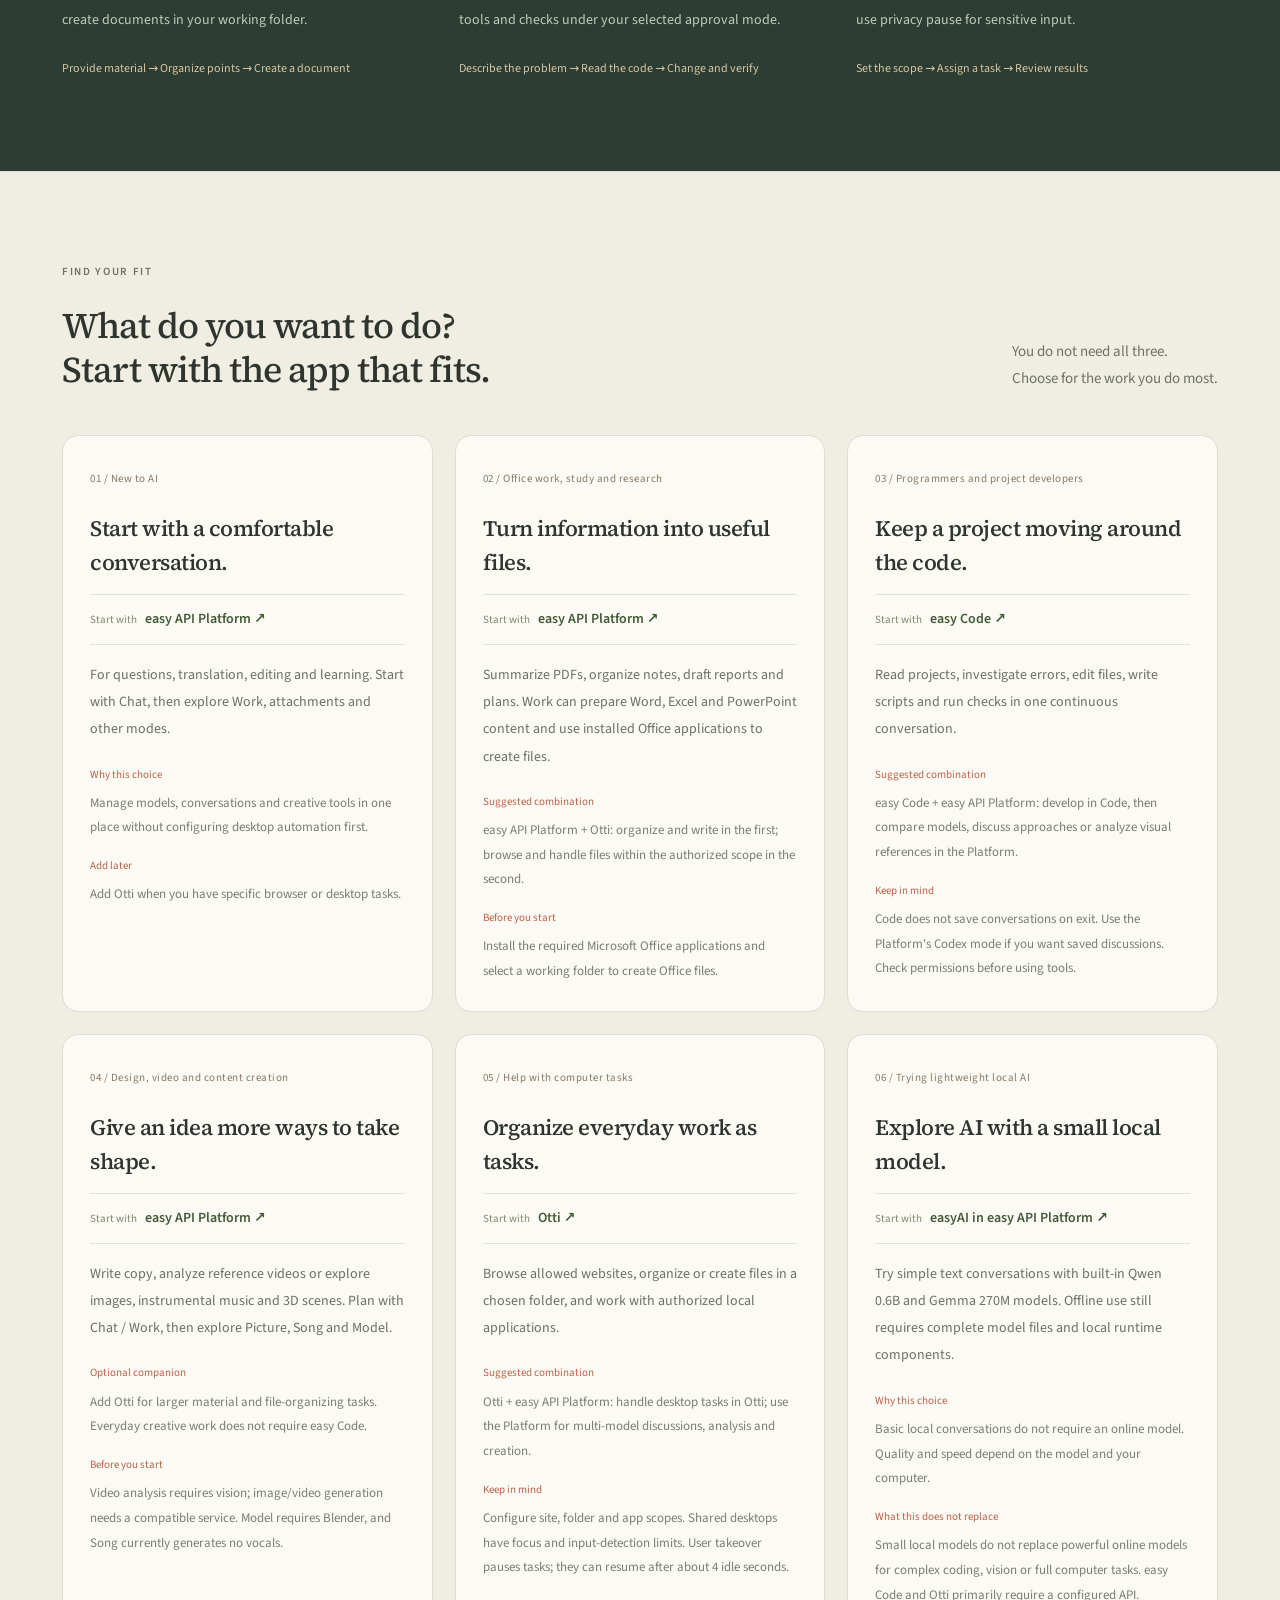
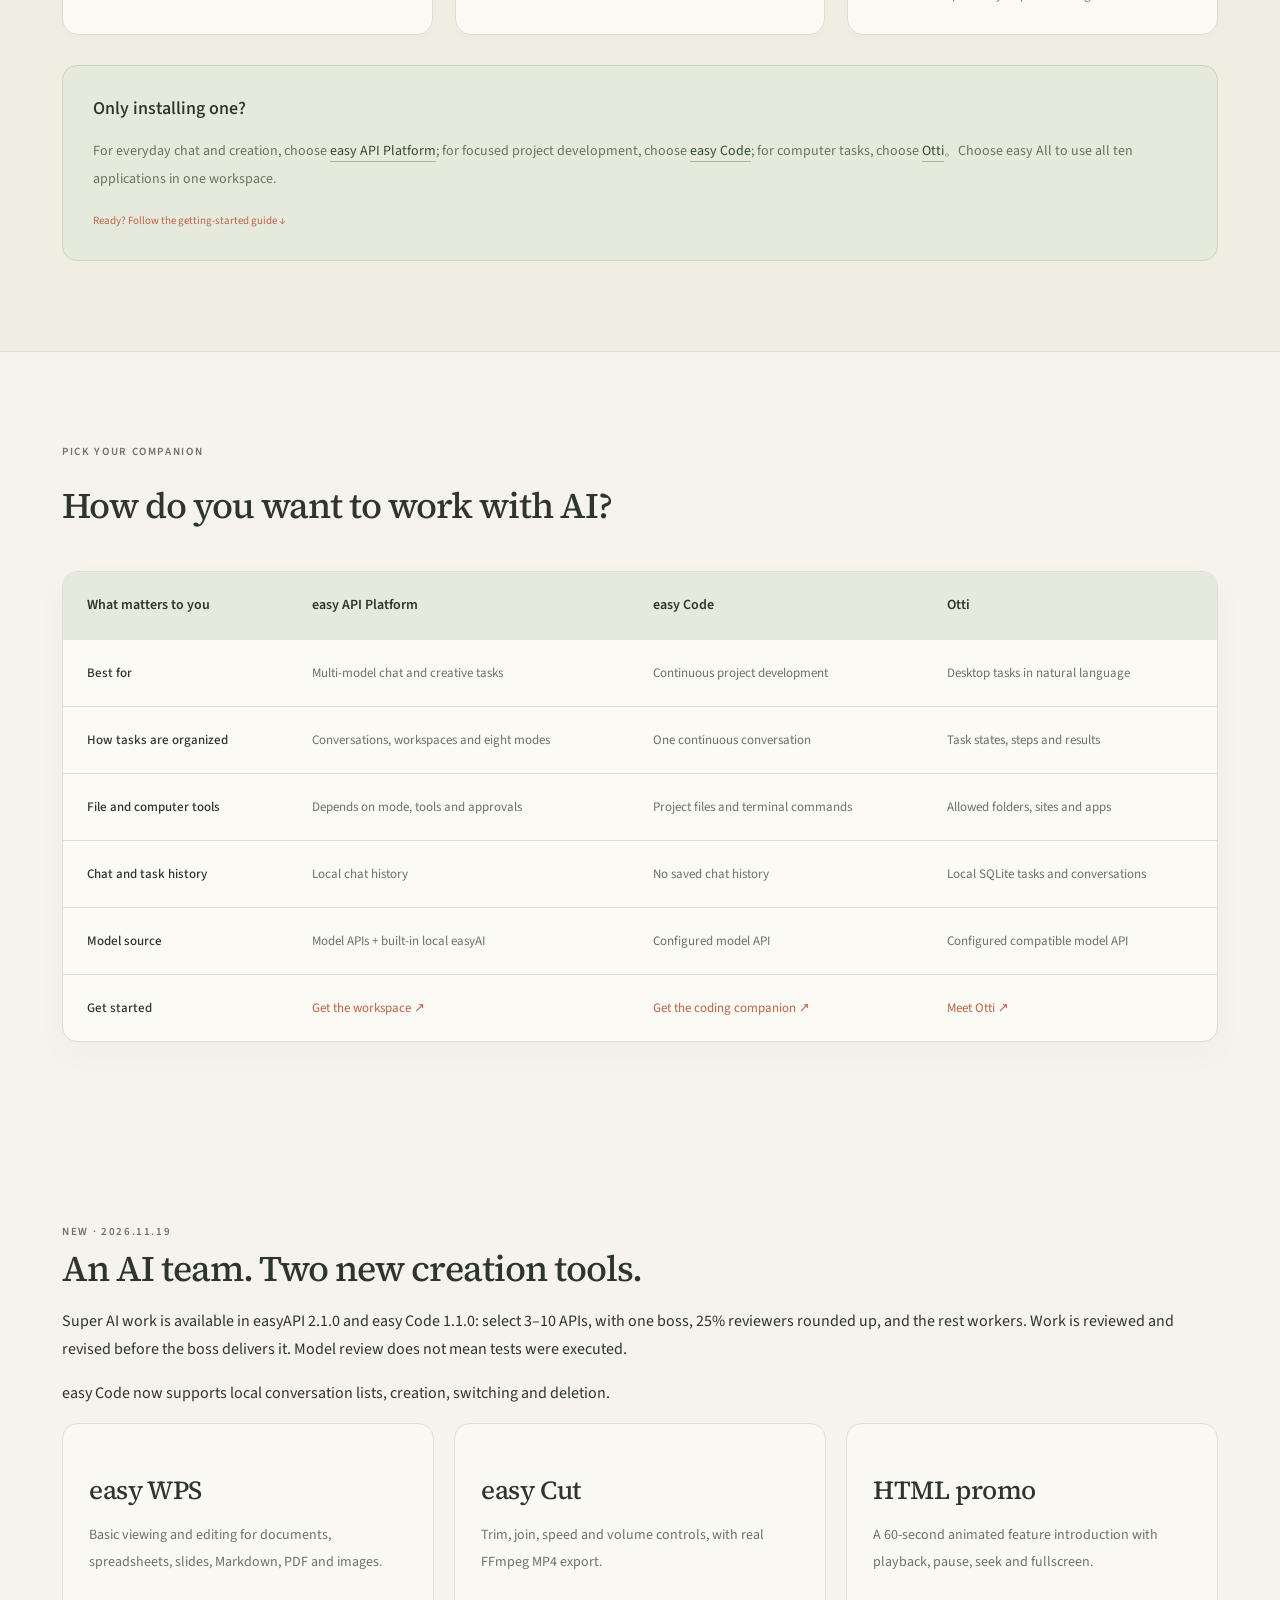
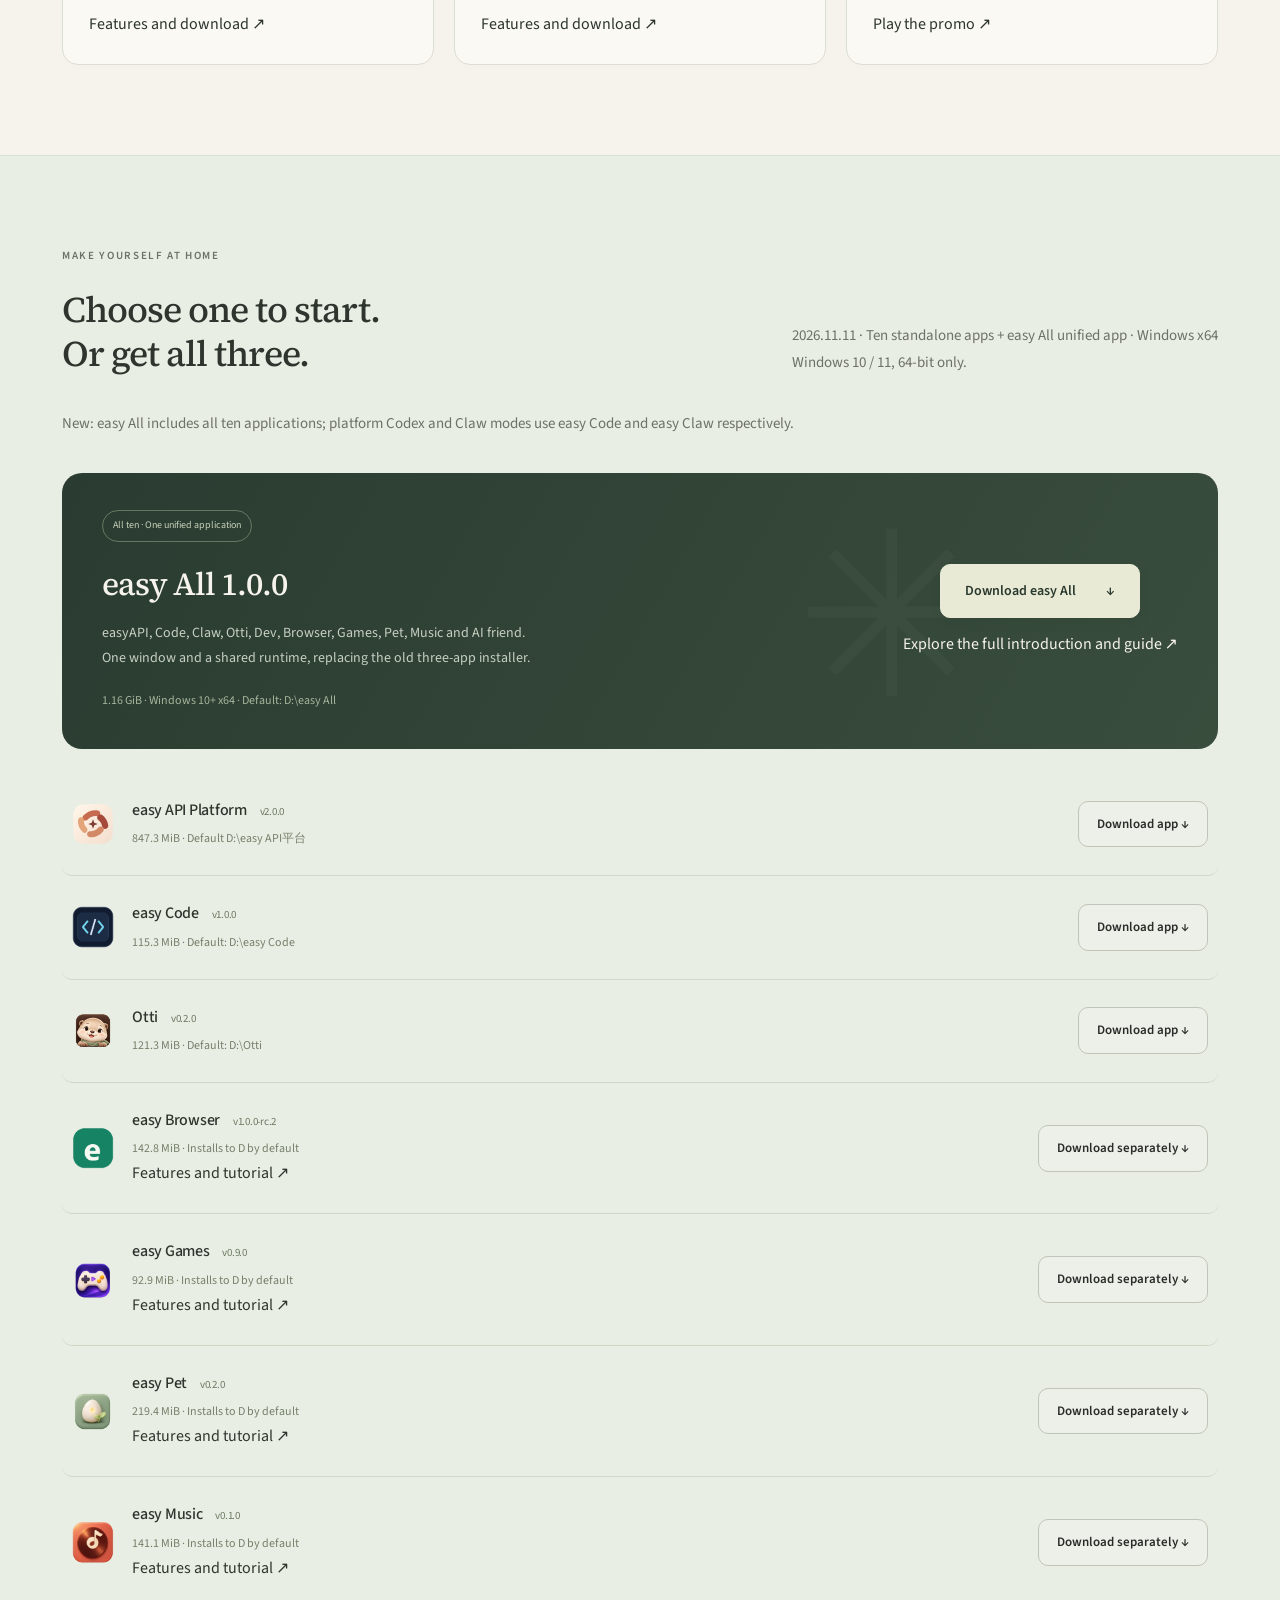
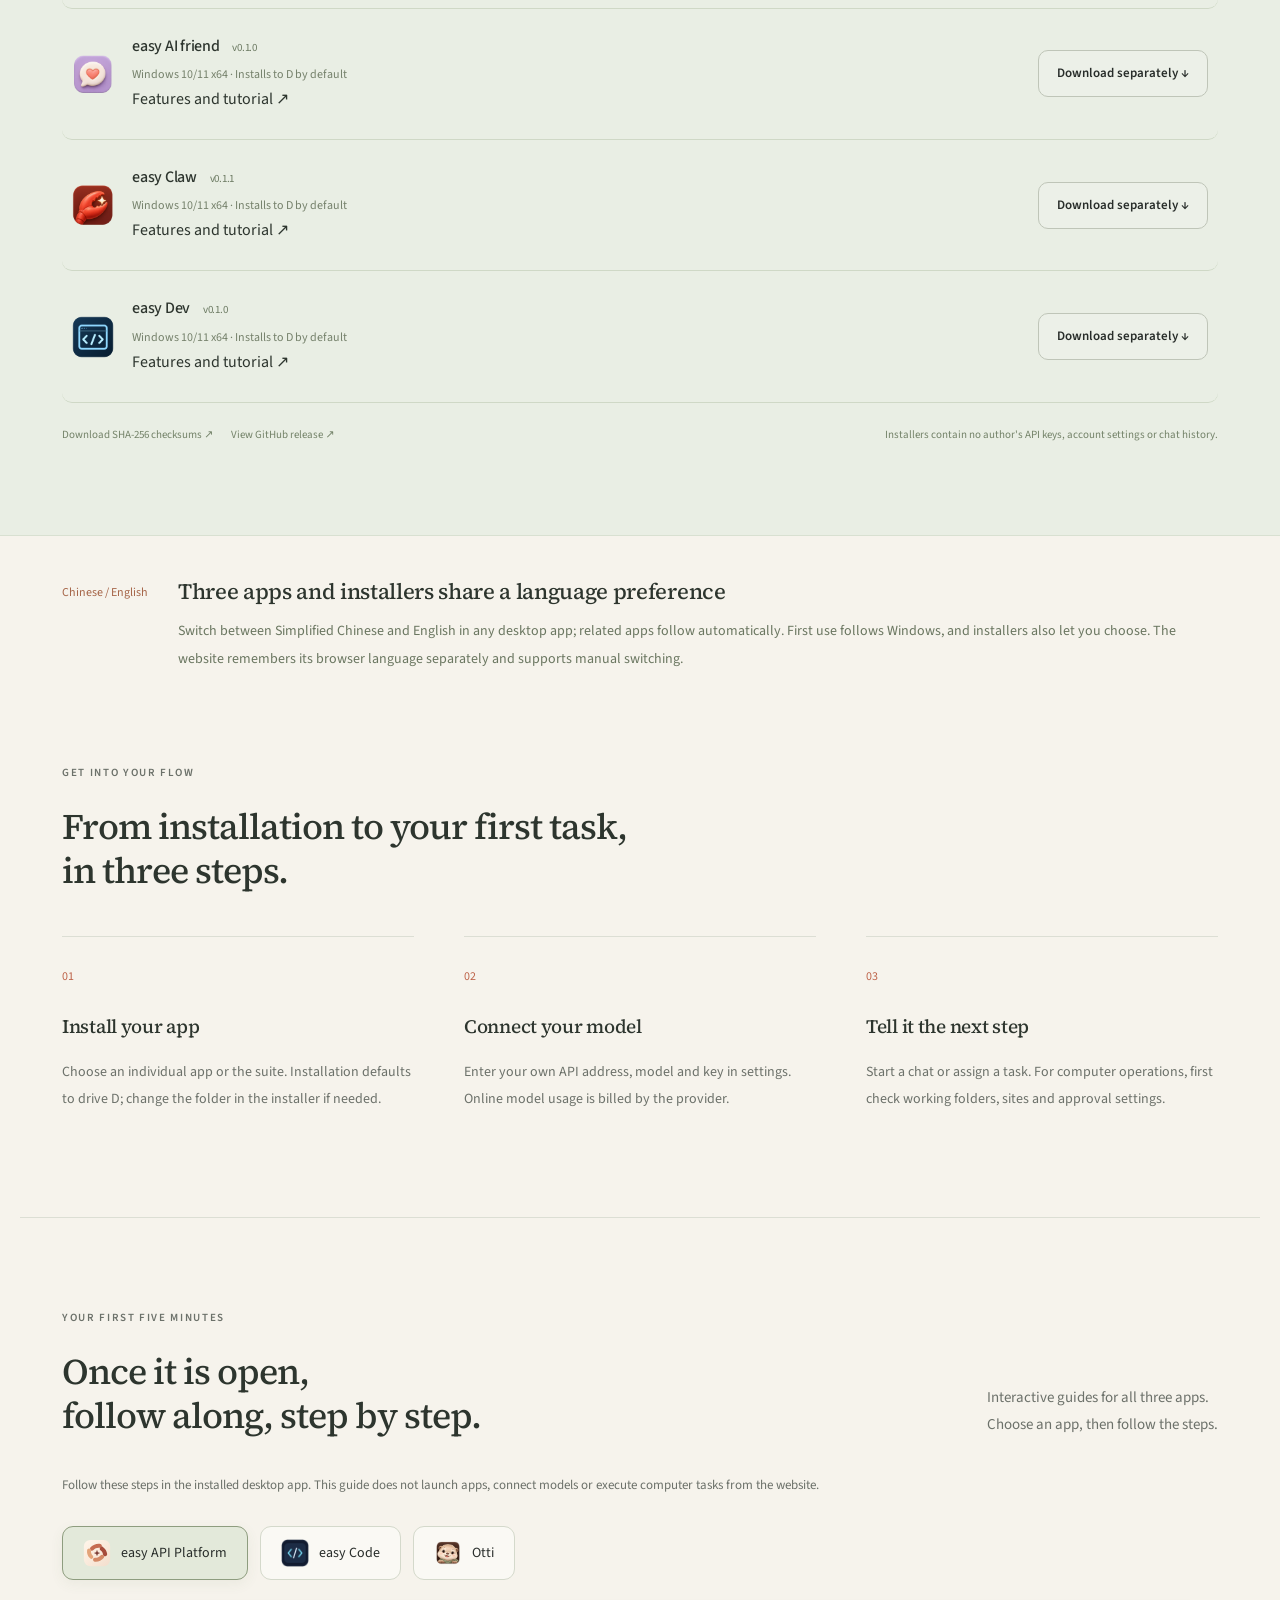
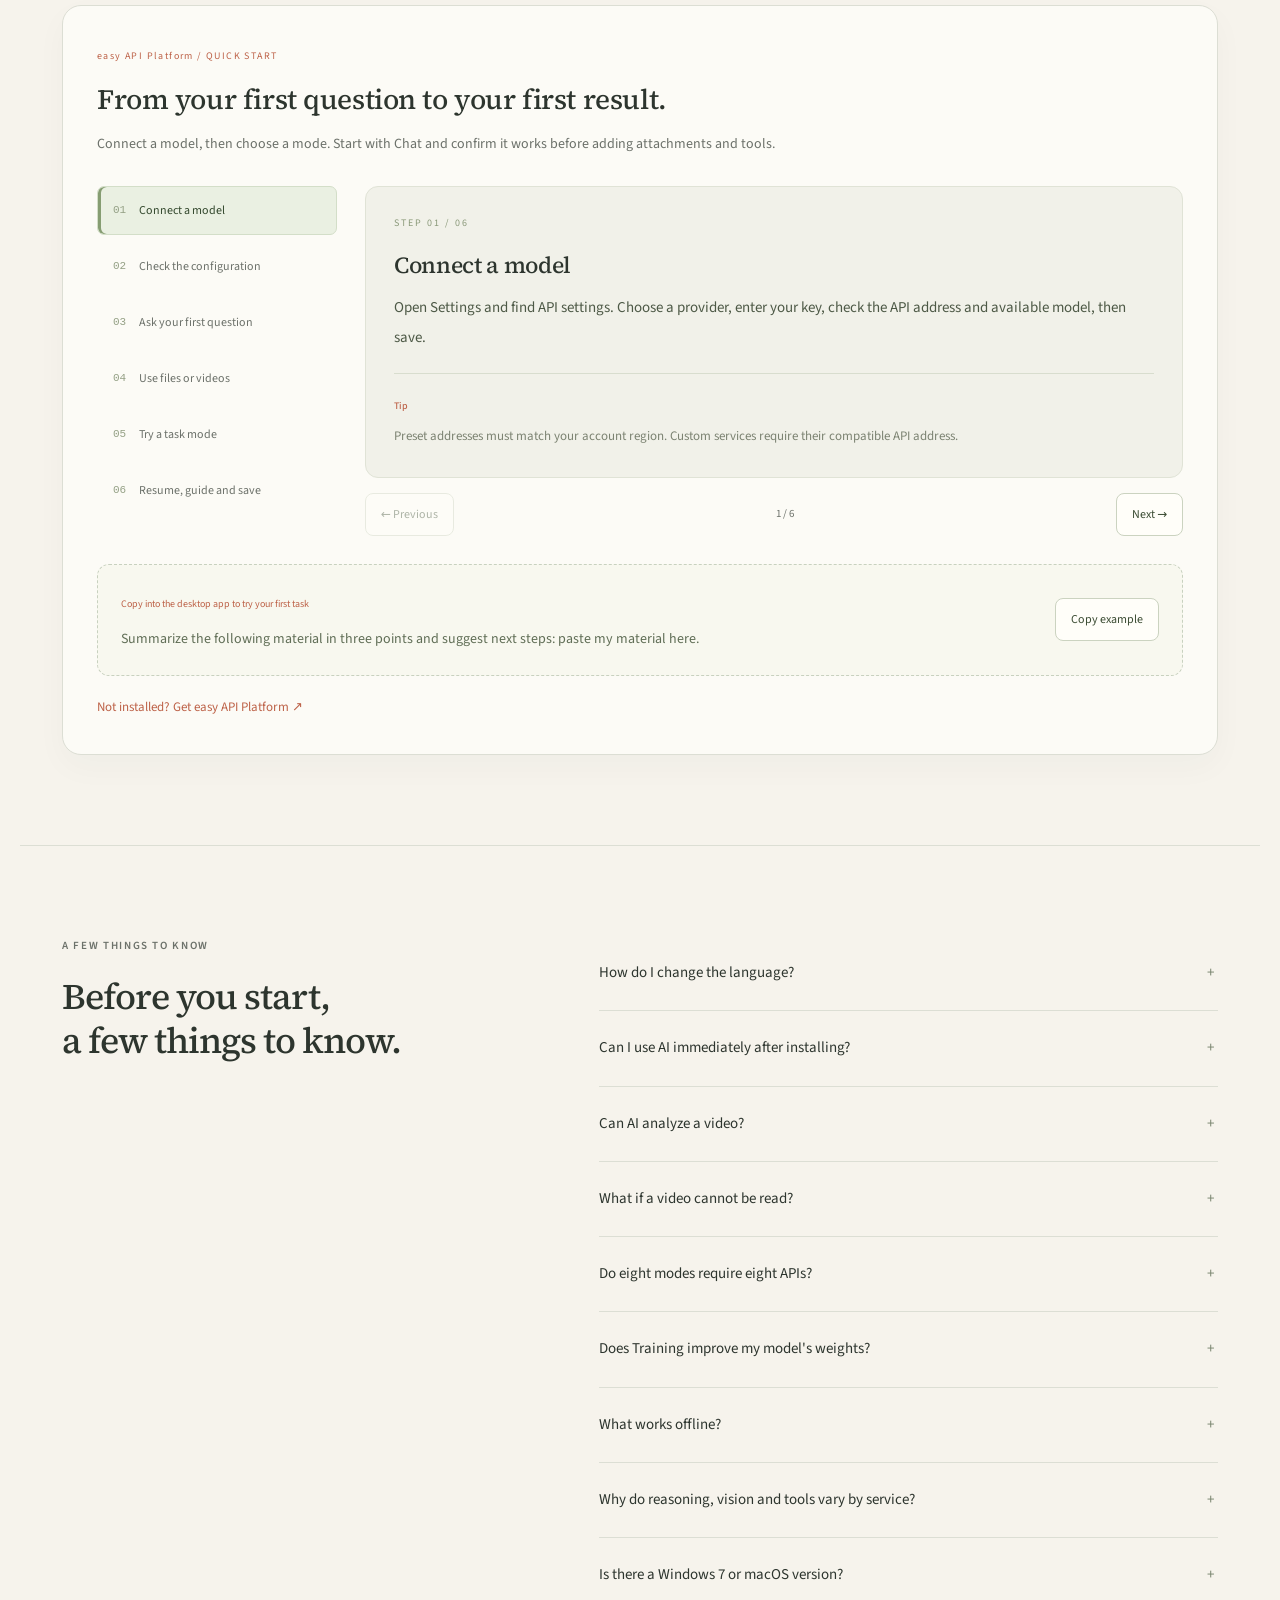
==== commit e958dd24: "Add self-hosted editorial serif and sans typography across website" ====
--- a/index.html
+++ b/index.html
@@ -8,7 +8,7 @@
   <title>easy · 让 AI，融入你的日常</title>
   <link rel="icon" href="assets/easy-api.svg" type="image/svg+xml">
   <link rel="stylesheet" href="styles.css">
-  <link rel="stylesheet" href="refinements.css">
+  <link rel="stylesheet" href="refinements.css"><link rel="stylesheet" href="typography.css">
   <script defer src="i18n/data.js"></script><script defer src="i18n/recent.js"></script><script defer src="i18n/dev.js"></script><script defer src="i18n/all.js"></script><script defer src="i18n/nov19.js"></script><script defer src="i18n/ui.js"></script>
   <script defer src="config.js"></script>
   <script defer src="site.js"></script>
--- a/typography.css
+++ b/typography.css
@@ -0,0 +1,23 @@
+/* Editorial typography inspired by the serif/sans pairing on Claude's site.
+   Open fonts by Adobe; see assets/fonts/*-LICENSE.md. */
+@font-face{font-family:"Easy Editorial";src:url("assets/fonts/source-serif-4.woff2") format("woff2");font-style:normal;font-weight:400 700;font-display:swap}
+@font-face{font-family:"Easy Sans";src:url("assets/fonts/source-sans-3.woff2") format("woff2");font-style:normal;font-weight:400 700;font-display:swap}
+:root{
+ --font-body:"Easy Sans","PingFang SC","Microsoft YaHei UI","Microsoft YaHei",system-ui,sans-serif;
+ --font-heading:"Easy Editorial","Source Han Serif SC","Noto Serif CJK SC","Songti SC","STSong","SimSun",serif;
+ --font-interface:"Easy Sans","PingFang SC","Microsoft YaHei UI","Microsoft YaHei",system-ui,sans-serif;
+ --font-code:"Cascadia Code","SFMono-Regular",Consolas,"Liberation Mono",monospace;
+}
+body{font-family:var(--font-body);font-kerning:normal;line-height:1.75}
+h1,h2,.serif{font-family:var(--font-heading);font-weight:500;letter-spacing:-.025em;line-height:1.22;text-wrap:balance}
+html[lang^="zh"] h1,html[lang^="zh"] h2,html[lang^="zh"] .serif{letter-spacing:.015em;line-height:1.4;font-weight:500}
+h3,h4,.app-card h3,.guide-step h4,.guide-heading h3{font-family:var(--font-heading);font-weight:500;letter-spacing:-.015em;line-height:1.4}
+html[lang^="zh"] h3,html[lang^="zh"] h4{letter-spacing:.01em;line-height:1.55}
+.brand,.button,button,input,select,textarea,.header nav,.eyebrow,.pill,.card-top,.mode-id,.mode-tags,.guide-tab,.guide-step-nav,.download-list h3,.demo-window,.code-float,.floating-label{font-family:var(--font-interface)}
+.brand{font-weight:650;letter-spacing:-.025em}.eyebrow{font-weight:600;letter-spacing:.15em}
+p,li,dd{font-family:var(--font-body)}
+.lead,.hero-copy>p{font-weight:400;line-height:1.85}
+pre,code,kbd,samp{font-family:var(--font-code);font-variant-ligatures:none}
+.demo-window h1,.demo-window h2,.demo-window h3,.demo-window h4{font-family:var(--font-interface)}
+@media(max-width:760px){h1,h2{letter-spacing:-.018em}html[lang^="zh"] h1,html[lang^="zh"] h2{letter-spacing:.01em;line-height:1.4}}
+h1 .serif{display:inline-block;white-space:nowrap}html[lang="en"] h1 .serif{margin-inline-start:.12em}@media(max-width:760px){.hero h1{font-size:clamp(42px,12vw,56px)}}
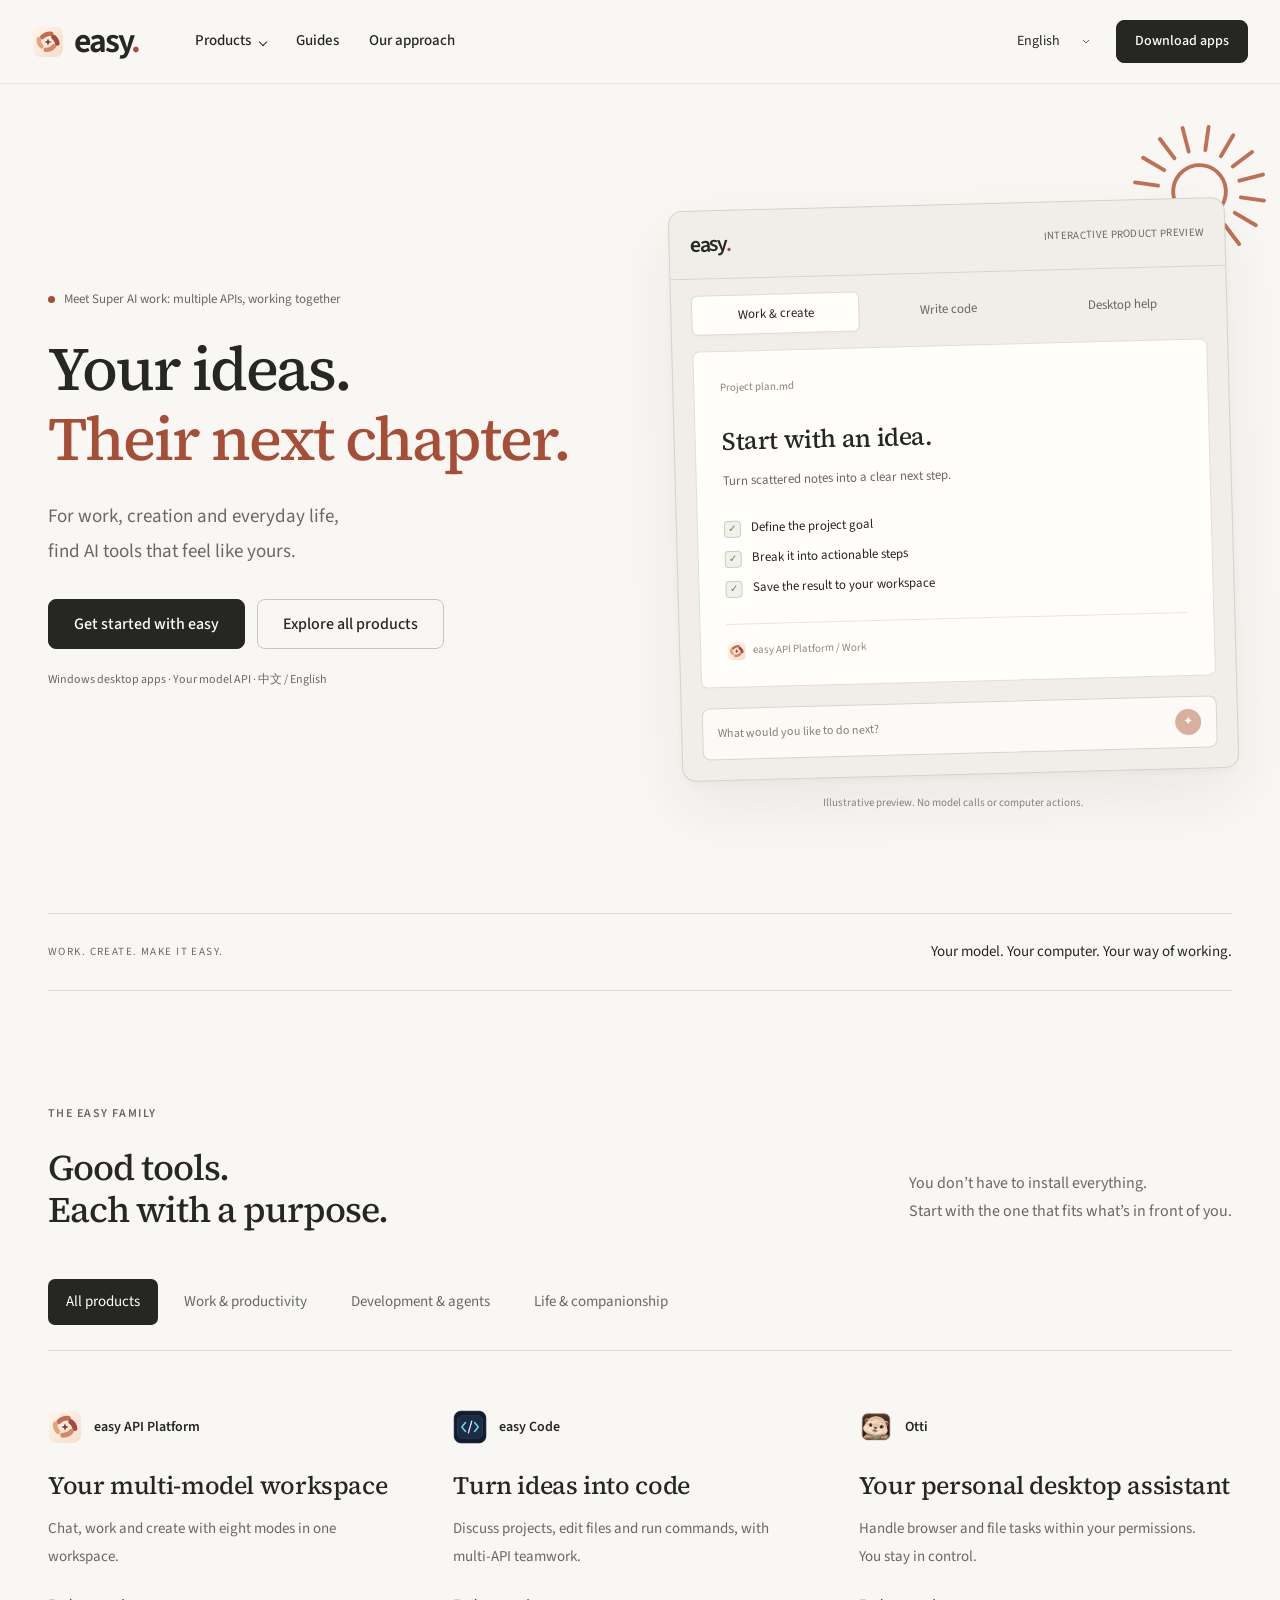
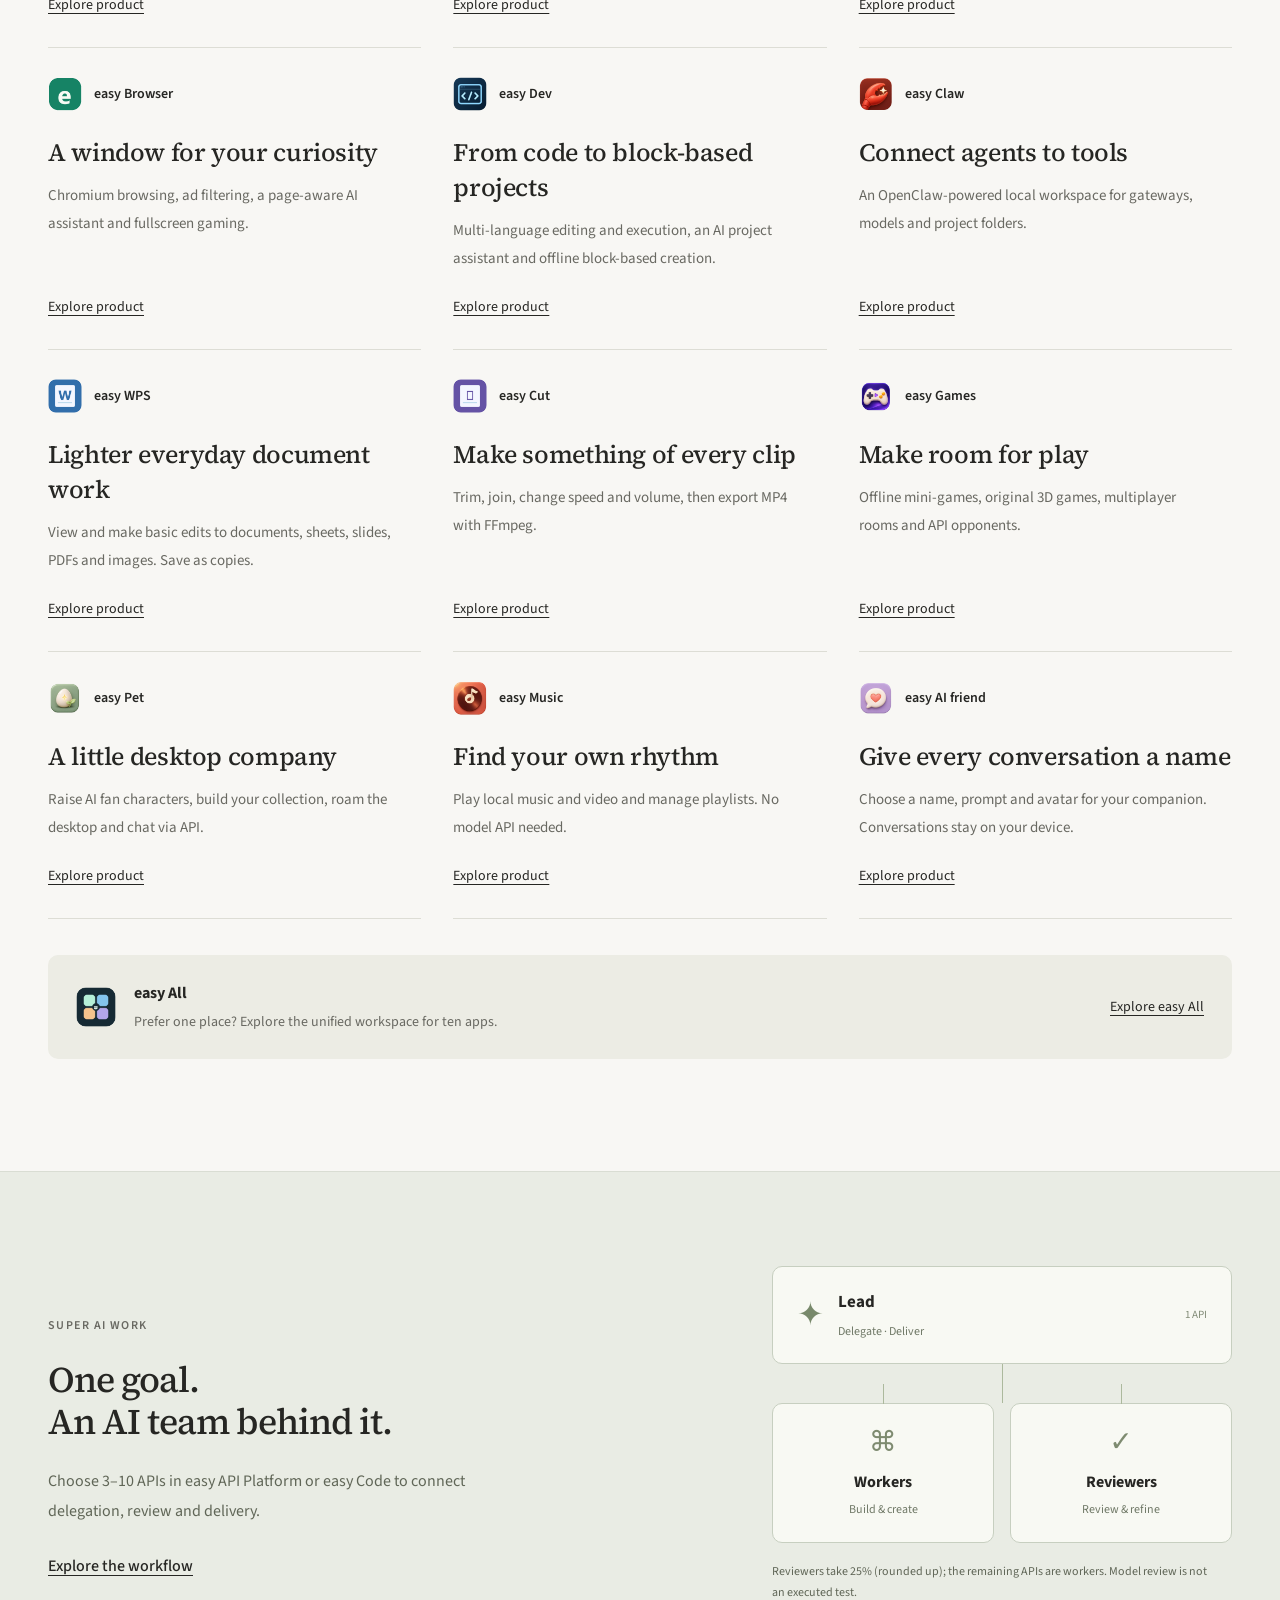
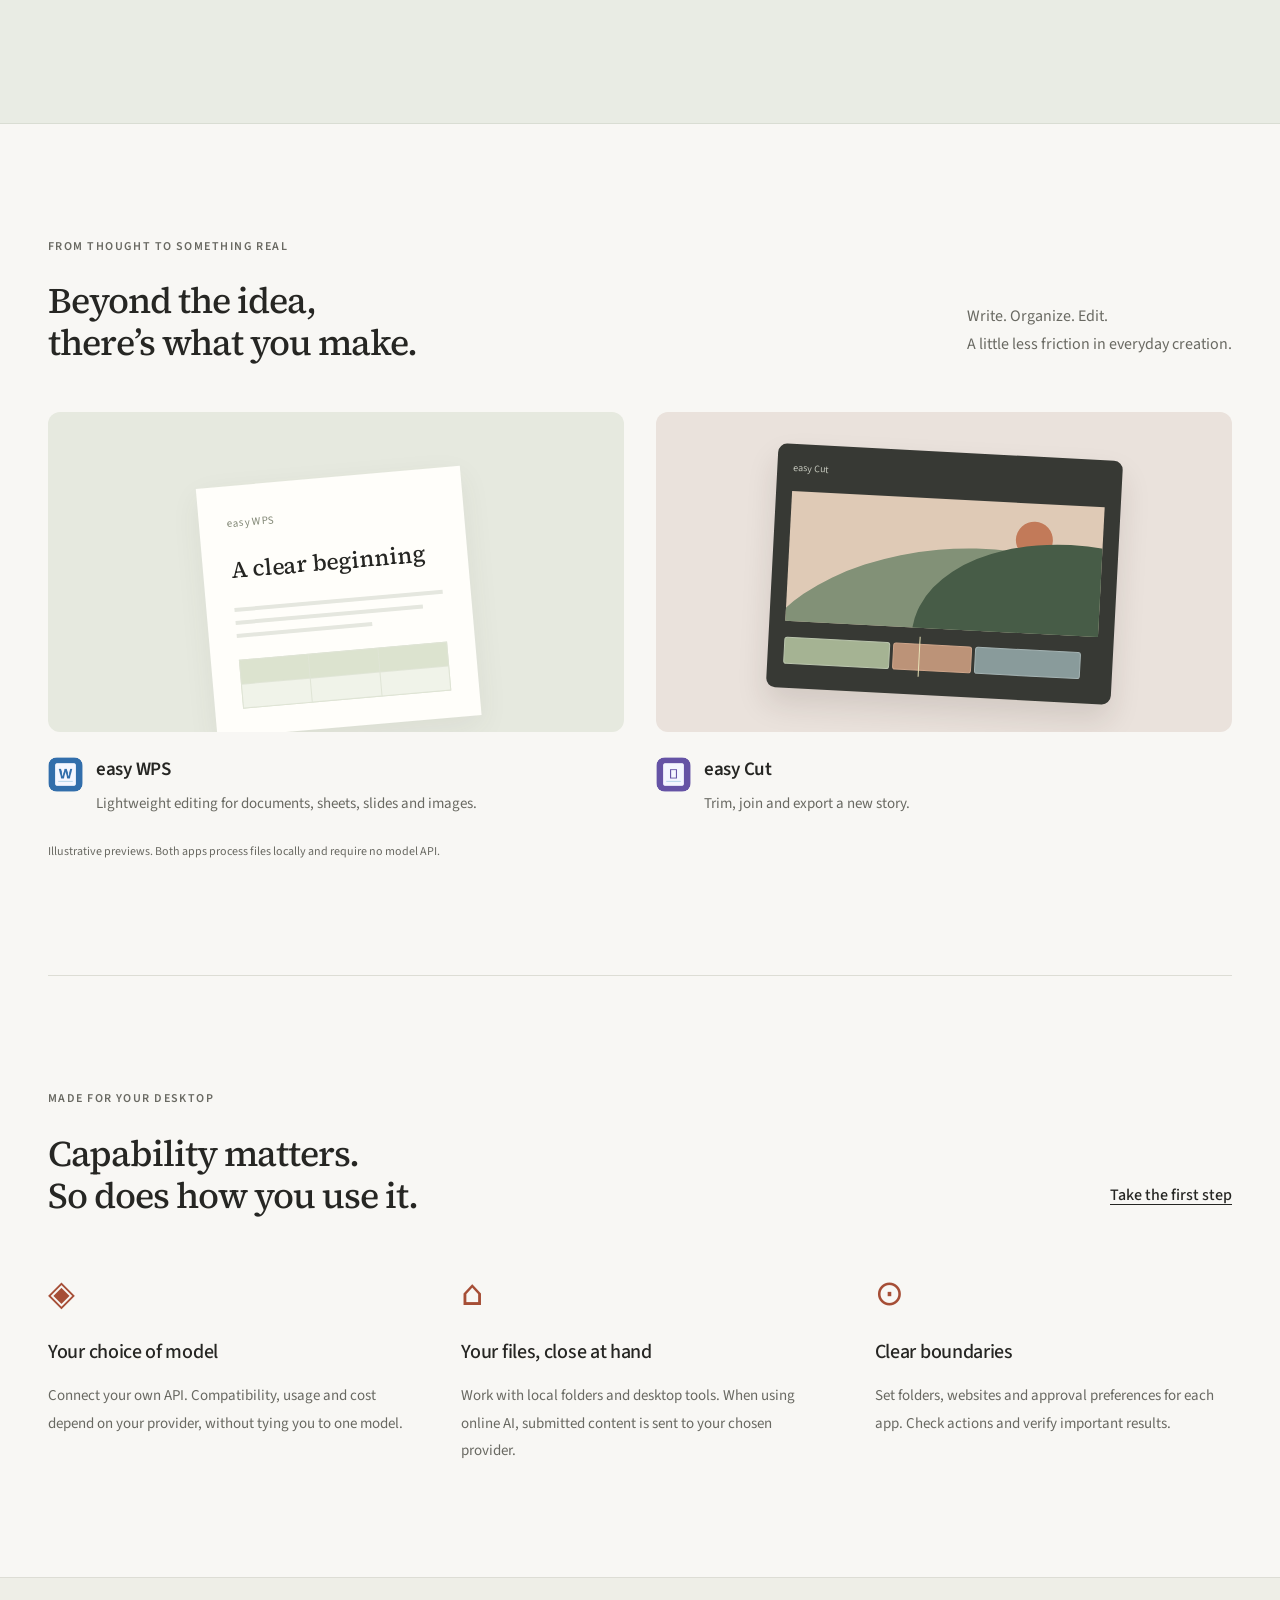
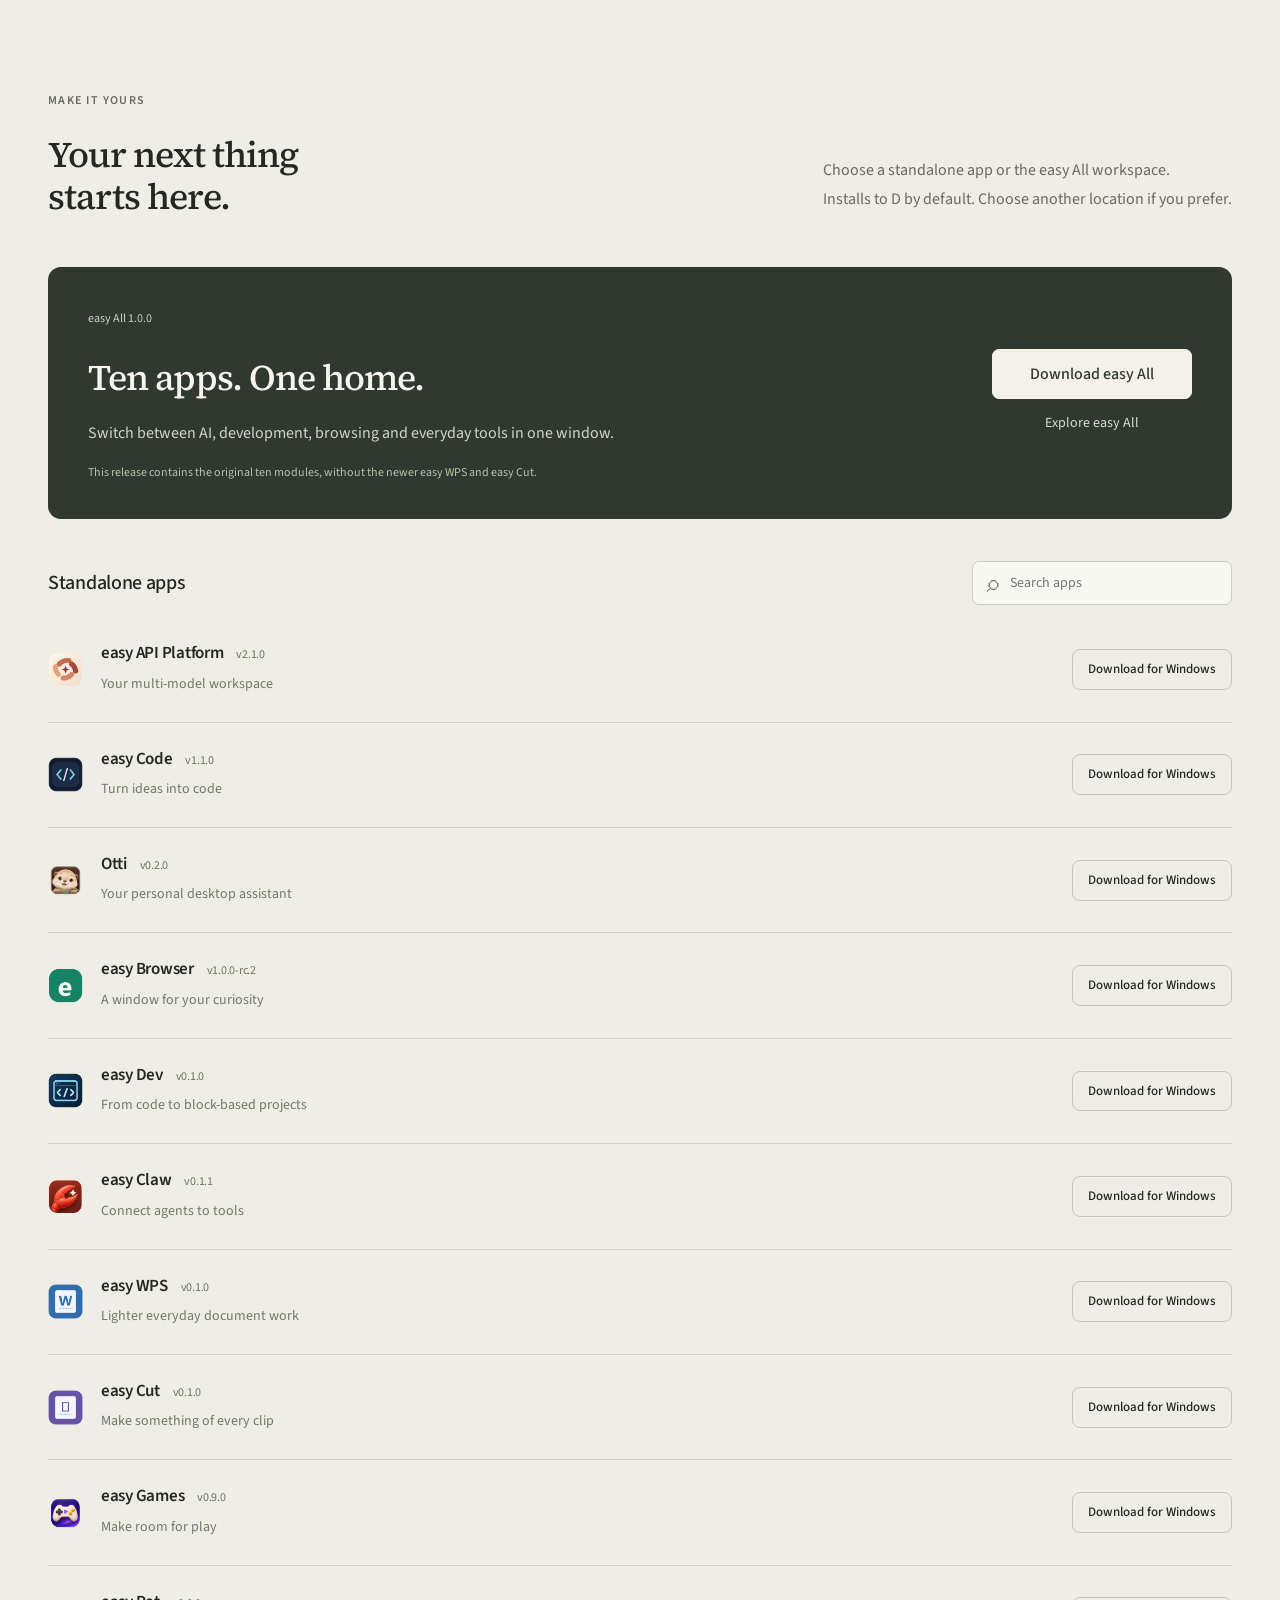
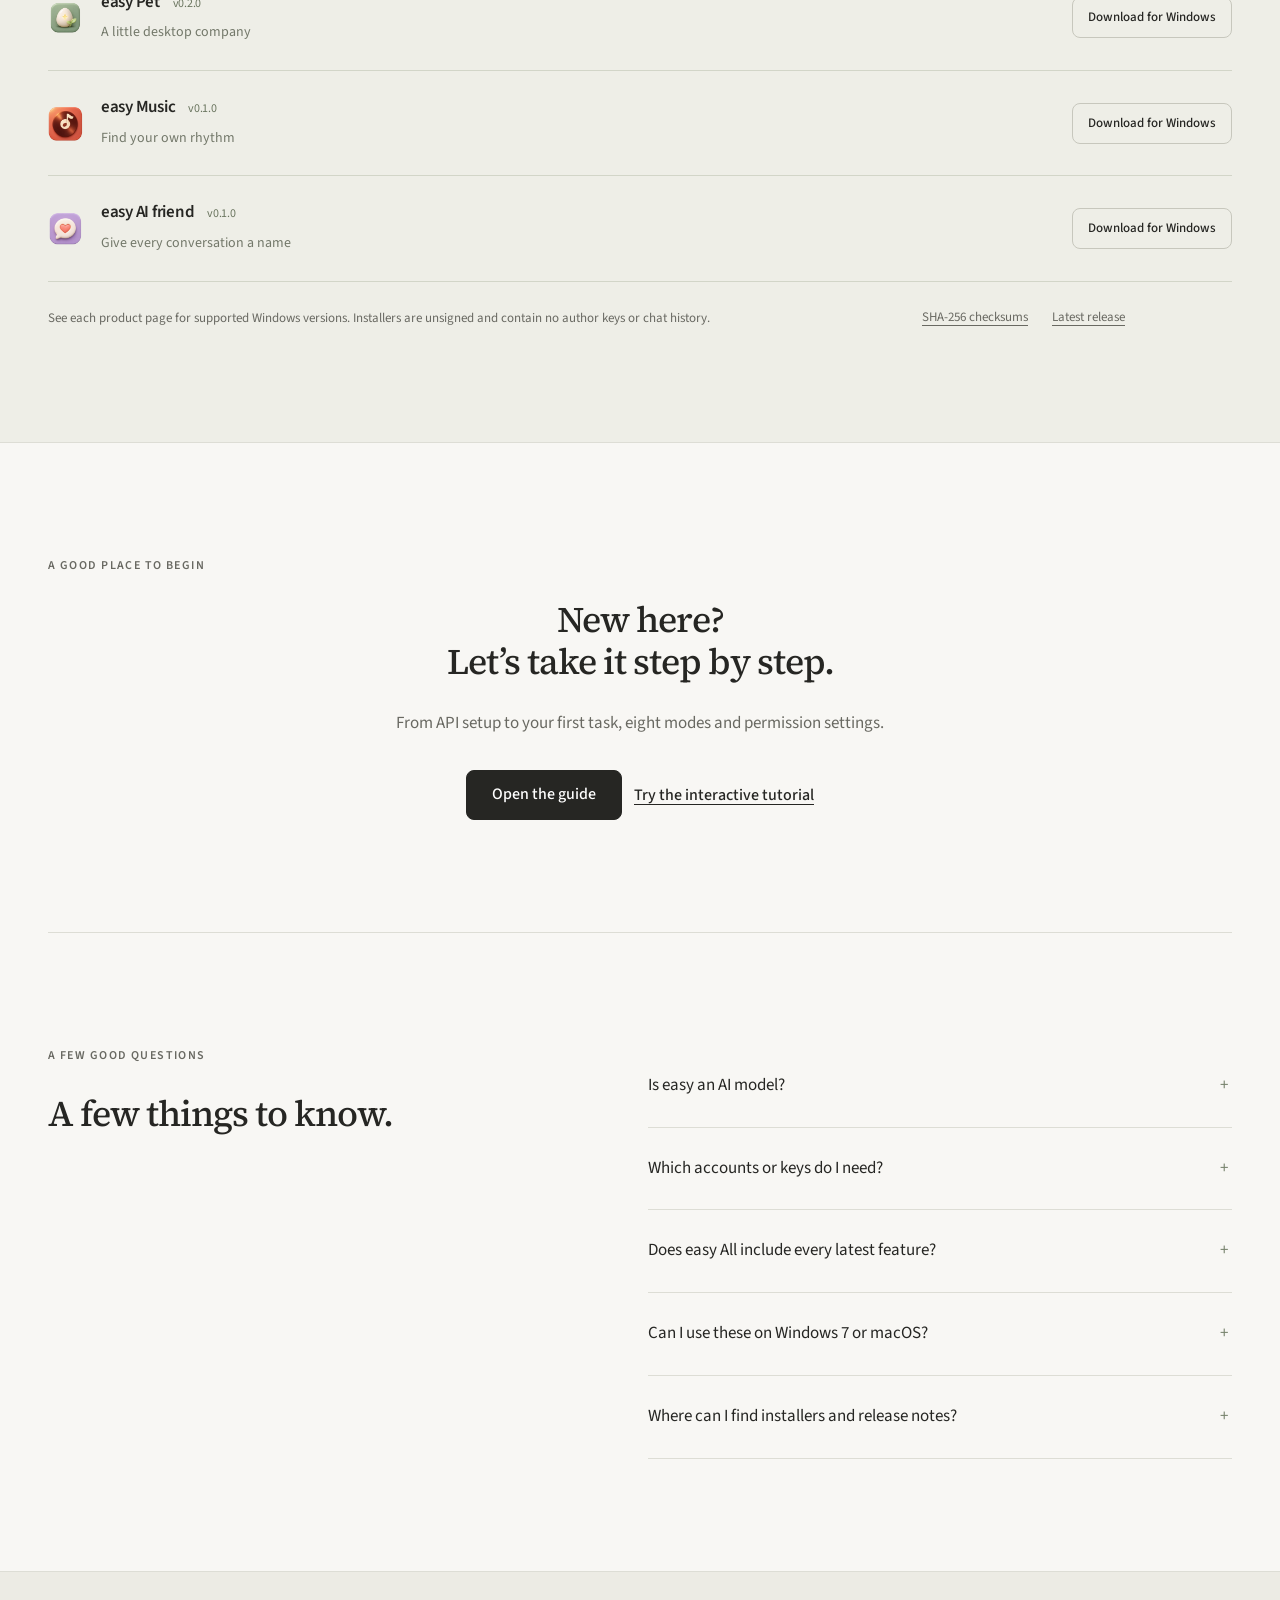
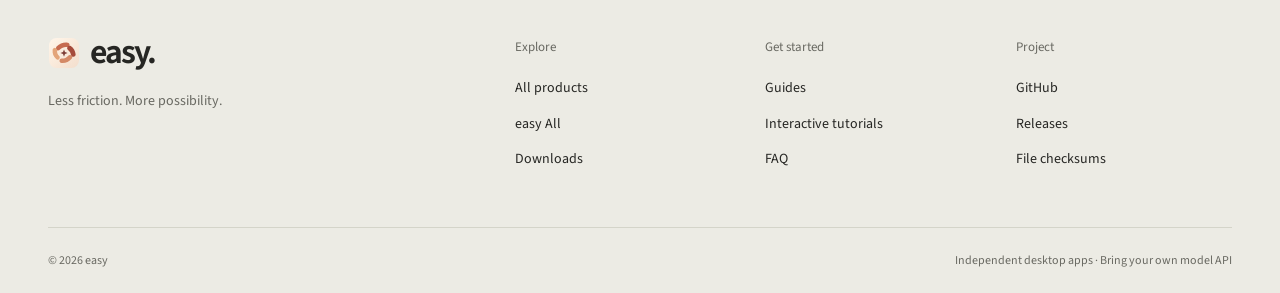
==== commit d1af4aac: "Redesign easy website with editorial product pages, catalogue and downloads" ====
--- a/index.html
+++ b/index.html
@@ -1,74 +1,18 @@
-<!doctype html>
-<html lang="zh-CN">
-<head>
-  <meta charset="UTF-8">
-  <meta name="viewport" content="width=device-width,initial-scale=1">
-  <meta name="theme-color" content="#f6f3ec">
-  <meta name="description" content="easy 应用家族：easy API平台、easy Code、Otti、easy Browser、easy Games、easy Pet、easy Music，七款独立桌面应用。下载 Windows 桌面版。">
-  <title>easy · 让 AI，融入你的日常</title>
-  <link rel="icon" href="assets/easy-api.svg" type="image/svg+xml">
-  <link rel="stylesheet" href="styles.css">
-  <link rel="stylesheet" href="refinements.css"><link rel="stylesheet" href="typography.css">
-  <script defer src="i18n/data.js"></script><script defer src="i18n/recent.js"></script><script defer src="i18n/dev.js"></script><script defer src="i18n/all.js"></script><script defer src="i18n/nov19.js"></script><script defer src="i18n/ui.js"></script>
-  <script defer src="config.js"></script>
-  <script defer src="site.js"></script>
-  <script defer src="motion.js"></script>
-  <script defer src="tutorials.js"></script>
-</head>
-<body>
-  <a class="skip" href="#main">跳到主要内容</a>
-  <header class="header"><a class="brand" href="#" aria-label="easy 首页"><img src="assets/easy-api.svg" alt=""><span>easy<span class="brand-dot">.</span></span></a><nav aria-label="主导航"><a href="#apps">认识应用</a><a href="#modes">八种模式</a><a href="browser.html">浏览器</a><a href="#more-apps">更多应用</a><a href="#tutorials">使用教程</a><a href="#faq">常见问题</a></nav><label class="language-switch"><span>全站语言</span><select data-easy-language aria-label="全站语言"><option value="zh-CN">简体中文</option><option value="en">English</option></select></label><a class="button small" href="#downloads">下载 Windows 版 <span aria-hidden="true">↗</span></a></header>
-  <main id="main">
-    <section class="hero wrap">
-      <div class="hero-copy"><div class="eyebrow"><span class="status-dot"></span> 你的模型，你的电脑，你的工作方式</div><h1>让 AI，<br>融入你的<span class="serif">日常。</span></h1><p class="lead">一个灵感，一段代码，一次陪伴。<br>十款应用，让开发、工作、浏览、游戏、陪伴和音乐各得其所。</p><div class="hero-actions"><a class="button" href="#downloads">找到适合你的应用 <span aria-hidden="true">↓</span></a><a class="text-link" href="#choose-app">我适合哪一款 <span aria-hidden="true">↗</span></a></div><p class="platform">Windows 10 / 11 · 64 位 · 自备模型 API</p></div>
-      <div class="hero-art" aria-label="三个应用的界面示意"><span class="orbit orbit-one"></span><span class="orbit orbit-two"></span><span class="floating-label">LESS FRICTION. MORE FLOW.</span><div class="demo-window"><div class="window-top"><span class="traffic"><i></i><i></i><i></i></span><span>你的 AI 工作空间</span><span>↗</span></div><div class="demo-body"><aside><img src="assets/easy-api.svg" alt="easy API平台图标"><span class="demo-active">✦ 新的想法</span><span>⌘ 编码搭档</span><span>◷ 桌面助理</span></aside><div class="demo-chat"><div class="demo-caption">easy API平台 <span>界面示意</span></div><div class="user-bubble">把今天的灵感，变成下一步。</div><div class="assistant-bubble"><span class="spark">✳</span><div>从一个好问题开始。<div class="demo-lines"><i></i><i></i><i></i></div></div></div><div class="mini-composer">写下你想做的事… <span>↑</span></div></div></div></div><div class="code-float"><img src="assets/easy-code.png" alt=""><div><strong>easy Code</strong><span>专注眼前的代码</span></div><span class="code-mark">&lt;/&gt;</span></div><div class="otti-float"><img src="assets/otti-mascot.png" alt="水獭吉祥物 Otti"><div><strong>Hi, I'm Otti.</strong><span>把事情交给我。</span></div></div></div>
-    </section>
-    <div class="intro-strip"><div class="wrap"><span>01 / CHAT & CREATE</span><span>02 / BUILD & CODE</span><span>03 / YOUR DESKTOP COMPANION</span></div></div>
-    <section id="apps" class="wrap section"><div class="section-heading"><div class="eyebrow">THE EASY FAMILY</div><h2>十个伙伴，<br>各有所长。</h2><p>按任务选择工具。<br>每个应用都可以独立安装、独立使用。</p></div><div class="app-grid">
-      <article class="app-card api-card"><div class="card-top"><img src="assets/easy-api.svg" alt=""><span>01 — 多模型工作台</span></div><h3>easy API平台</h3><p>把不同模型与创作工具放进一个桌面工作空间，从聊天到工作，随时切换。</p><div class="card-visual api-visual" aria-hidden="true"><span>Chat</span><span>Work</span><span>Codex</span><span>Claw</span><span>Model</span><span>Song</span><span>Picture</span><span>Training</span><b>一个空间，多种可能 ↗</b></div><ul><li>接入多个模型 API，管理服务与模型</li><li>八种模式 + 视频抽帧与字幕分析</li><li>主题、思考强度和工作目录设置</li></ul><a class="card-link" href="#download-api">下载 easy API平台 <span>↗</span></a></article>
-      <article class="app-card code-card"><div class="card-top"><img src="assets/easy-code.png" alt=""><span>02 — 编码搭档</span></div><h3>easy Code</h3><p>围绕一个持续的聊天开展编码任务，让文件、命令与思路在同一个地方衔接。</p><div class="card-visual code-visual" aria-hidden="true"><div><span>›</span> 打开工作目录</div><div><span>›</span> 理解项目结构</div><div><span>›</span> 完成下一次修改 <b>▍</b></div></div><ul><li>连接模型 API，选择项目目录</li><li>文件读写与终端命令工具</li><li>可切换批准方式，不保存聊天记录</li></ul><a class="card-link" href="#download-code">下载 easy Code <span>↗</span></a></article>
-      <article class="app-card otti-card"><div class="card-top"><img src="assets/otti.png" alt=""><span>03 — 私人桌面助理</span></div><h3>Otti</h3><p>用中文安排任务，让这个温暖的小伙伴在授权范围内，帮你处理电脑上的事情。</p><div class="card-visual otti-visual"><img src="assets/otti-mascot.png" alt="Otti 水獭吉祥物"><span>你的日常，多一双帮手。</span></div><ul><li>浏览器任务与指定目录文件操作</li><li>本地任务记录与明确保存的偏好</li><li>用户接管暂停、紧急停止和控制面板</li></ul><a class="card-link" href="#download-otti">下载 Otti <span>↗</span></a></article>
-    </div></section>
-    <section id="browser" class="browser-promo"><div class="wrap section"><div class="eyebrow">MEET EASY BROWSER</div><div class="browser-promo-layout"><div><span class="pill">独立版可选 · easy All 已包含</span><h2>新的窗口，<br>独立出发。</h2><p>easy Browser 现已更新至 1.0.0-rc.2，包含广告过滤、游戏全屏与网页 AI 助手。</p><p>标签与会话恢复、无痕窗口、密码助手；可关联 easy API 设置，按需让 AI 阅读网页文字。</p><a class="button" href="browser.html">认识 easy Browser ↗</a> <a class="button outline" data-asset="easy-Browser-1.0.0-rc.2-Setup.exe" data-release="v2026.11.10" href="#download-help">单独下载浏览器 ↓</a></div><a href="browser.html"><img src="assets/easy-browser-preview.png" alt="easy Browser 首页预览" loading="lazy"></a></div></div></section><section id="more-apps" class="wrap section"><div class="section-heading"><div class="eyebrow">PLAY & COMPANIONSHIP</div><h2>工作之外，<br>也有陪伴和快乐。</h2><p>easy Games、easy Pet、easy Music 均已内置于 easy All，也保留独立安装版。</p></div><div class="app-grid extra-app-grid"><article class="app-card"><div class="card-top"><img src="assets/easy-games.png" alt=""><span>easy Games</span></div><h3>easy Games</h3><p>给碎片时间一点快乐：离线小游戏、原创 3D、同一服务器房间联机和 API 对战，各有自己的入口。</p><ul><li>40 款离线小游戏 + 3 款原创 3D 游戏</li><li>公私房间、六位房间码、三人分工拆弹</li><li>适合休闲玩家、同学朋友和局域网聚会</li></ul><a class="card-link" href="games.html">了解功能与使用方法 ↗</a></article><article class="app-card"><div class="card-top"><img src="assets/easy-pet.png" alt=""><span>easy Pet</span></div><h3>easy Pet</h3><p>把喜欢的 AI 二创角色养成桌面伙伴。从宠物蛋开始照顾，选择伙伴、聊聊天，也让它在桌面慢慢走。</p><ul><li>20 位角色 · 蛋、幼年、青年、成年</li><li>桌面拖动与漫步，聊天和小屋同步</li><li>适合二创爱好者、养成玩家和聊天陪伴需求</li></ul><a class="card-link" href="pet.html">了解功能与使用方法 ↗</a></article><article class="app-card"><div class="card-top"><img src="assets/easy-music.png" alt=""><span>easy Music</span></div><h3>easy Music</h3><p>给本地音乐和视频一个温暖的家。打开 MP3、M4A 或 MP4，用简单的列表和控制，找回自己的节奏。</p><ul><li>本地音频、视频 · 无需 API</li><li>进度、音量、循环、随机与视频全屏</li><li>适合本地音乐收藏和离线视频播放</li></ul><a class="card-link" href="music.html">了解功能与使用方法 ↗</a></article><article class="app-card"><div class="card-top"><img src="assets/easy-friend.png" alt=""><span>easy AI friend</span></div><h3>easy AI friend</h3><p>新建对话填写名字、提示词、用户称呼、API 与头像；完整对话保存在本机，可关联 easy API 设置。</p><p>独立安装包已发布</p><a class="card-link" href="friend.html">介绍与使用教程 ↗</a></article><article class="app-card"><div class="card-top"><img src="assets/easy-claw.png" alt=""><span>easy Claw</span></div><h3>easy Claw</h3><p>集成官方 OpenClaw 2026.11.2 运行时，管理独立本机网关、工作目录和模型，打开官方控制界面使用其能力。</p><p>独立安装包已发布</p><a class="card-link" href="claw.html">介绍与使用教程 ↗</a></article><article class="app-card"><div class="card-top"><img src="assets/easy-dev.png" alt=""><span>easy Dev</span></div><h3>easy Dev</h3><p>写代码、运行测试，或用离线积木做作品。支持 C++、Python、Java、HTML，以及可关联 API 的项目编程助手。</p><p>紧凑 IDE 界面 · 自带积木编辑器 · 图形化无 AI</p><a class="card-link" href="dev.html">介绍与使用教程 ↗</a></article></div></section><section id="modes" class="mode-section"><div class="wrap section">
-      <div class="section-heading"><div class="eyebrow">EASY API PLATFORM / 8 MODES</div><h2>从一句话，<br>走进八种可能。</h2><p>easy API平台的完整模式指南。<br>换一种任务，不必换一个工作空间。</p></div>
-      <p class="section-intro">日常聊天、办公写作、代码开发，也可以是音乐、图像或三维模型。选择合适的模式，再连接适合这项任务的模型。下方示例是任务写法，实际结果取决于模型、服务接口与本机环境。</p>
-      <div class="mode-grid">
-        <article class="mode-card"><div class="mode-id"><span>01</span><b>Chat</b><span>聊天</span></div><h3>让每个问题，都有一个起点。</h3><p>适合日常交流、知识问答、语言练习、翻译和文字润色。在连续对话中补充背景，逐步把模糊的想法梳理清楚。</p><div class="mode-example"><small>试着这样说</small>“帮我把这段介绍改得自然一点，保留原来的意思。”</div><div class="mode-tags"><span>日常问答</span><span>翻译润色</span><span>灵感讨论</span></div></article>
-        <article class="mode-card"><div class="mode-id"><span>02</span><b>Work</b><span>工作</span></div><h3>从零散信息，到可用的成果。</h3><p>整理计划、分析资料、起草报告，把工作拆成清晰步骤。可调用本机 Microsoft Office 创建 Word、Excel 与 PowerPoint 文件，保存到工作目录。</p><div class="mode-example"><small>试着这样说</small>“根据这些要点制作一份项目周报，再做一个进度表。”</div><div class="mode-tags"><span>报告与计划</span><span>Word / Excel / PPT</span></div><small class="mode-note">生成 Office 文件需要本机安装相应的 Microsoft Office 应用，并完成操作授权。</small></article>
-        <article class="mode-card"><div class="mode-id"><span>03</span><b>Codex</b><span>编码</span></div><h3>把问题，拆成下一次修改。</h3><p>解释代码、定位报错、编写脚本与完善项目。允许电脑操作并选好目录后，可申请读取、写入文件或执行命令，让讨论衔接到实际修改。</p><div class="mode-example"><small>试着这样说</small>“先分析这个项目的入口，找出发送按钮无响应的原因，再修复。”</div><div class="mode-tags"><span>理解项目</span><span>排查错误</span><span>文件与命令</span></div></article>
-        <article class="mode-card featured-mode"><div class="mode-id"><span>04</span><b>Claw</b><span>龙虾</span></div><h3>不仅讨论，也把事情往前推进。</h3><p>围绕具体目标使用浏览器、处理文件或调用电脑工具。请在任务中写明操作类型与目标，例如打开网页、打开电脑软件或整理文件，并先设置工作目录和批准方式。</p><div class="mode-example"><small>试着这样说</small>“打开这个网页，查找产品规格，把整理结果保存到工作目录。”</div><div class="mode-tags"><span>浏览器任务</span><span>电脑工具</span><span>任务执行</span></div><small class="mode-note">进入模式会有风险提示。权限由实际授权决定；命令可能访问工作目录之外。</small></article>
-        <article class="mode-card"><div class="mode-id"><span>05</span><b>Model</b><span>建模</span></div><h3>把脑海里的形状，落到场景中。</h3><p>用文字描述物体、布局、材质和灯光，由 AI 编写 Blender 建模脚本，调用本机 Blender 创建场景并保存建模文件。</p><div class="mode-example"><small>试着这样说</small>“做一个低多边形小屋场景，带木门、窗户和暖色灯光。”</div><div class="mode-tags"><span>Blender</span><span>场景与材质</span><span>本地保存</span></div><small class="mode-note">需要安装 Blender 并选好工作目录。运行脚本前可查看完整内容并确认。</small></article>
-        <article class="mode-card"><div class="mode-id"><span>06</span><b>Song</b><span>音乐</span></div><h3>让情绪，有一段自己的旋律。</h3><p>描述风格、节奏、乐器和时长，生成并保存 WAV 纯音乐文件。适合为小项目、演示或创意尝试探索一段配乐。</p><div class="mode-example"><small>试着这样说</small>“生成一段轻快、温暖的短配乐，以钢琴和柔和的鼓点为主。”</div><div class="mode-tags"><span>编曲描述</span><span>WAV 纯音乐</span><span>工作目录</span></div><small class="mode-note">当前是纯音乐，不含演唱人声。保存前需要按应用的授权流程确认。</small></article>
-        <article class="mode-card"><div class="mode-id"><span>07</span><b>Picture</b><span>生图 / 视频</span></div><h3>把一段描述，变成视觉方向。</h3><p>通过图片生成接口，把主体、构图、风格和光线描述转换为图片；界面也提供视频生成类型与画幅选择，并支持将生成结果保存到工作目录。</p><div class="mode-example"><small>试着这样说</small>“一座雨后的未来城市，蓝紫色霓虹，电影感的广角构图。”</div><div class="mode-tags"><span>文字生图</span><span>视频入口</span><span>横屏 / 竖屏</span></div><small class="mode-note">需要匹配的生成服务及额度。视频接口兼容性需单独验证，不能将普通聊天 API 当作通用生图或视频服务。</small></article>
-        <article class="mode-card"><div class="mode-id"><span>08</span><b>Training</b><span>训练</span></div><h3>在对话中，形成自己的协作方式。</h3><p>首次发送不附加预设系统提示词。随后可让 AI 为当前对话编写和调整提示词，查看或清空已生成的内容，并按授权使用相关任务工具。</p><div class="mode-example"><small>试着这样说</small>“为这次对话制定一套审稿规则，先检查逻辑，再检查表达。”</div><div class="mode-tags"><span>对话提示词</span><span>规则迭代</span><span>可查看与清空</span></div><small class="mode-note">这里的“训练”是对话提示词管理，不是训练模型权重，也不等于模型微调。</small></article>
-      </div>
-      <div class="mode-footer"><span>一个小建议</span><p>先在 Chat 或 Work 中明确目标，再进入合适的执行模式。不是每个模型都支持视觉、工具调用或媒体生成；请选择具备对应能力的服务。</p><a href="#download-api">获取 easy API平台 ↗</a></div>
-    </div></section>
-    <section id="video-reading" class="video-reading"><div class="wrap section"><div class="section-heading"><div class="eyebrow">NEW / VIDEO UNDERSTANDING</div><h2>把视频里的画面，<br>带进你的问题。</h2><p>本地抽帧 · 时间戳 · 字幕附件<br>easy API平台视频读取更新</p></div><p class="section-intro">上传一个本地视频，先预览，再提问。适合概括画面、分析教程步骤或查找屏幕上出现的信息。视频分析使用现有视觉模型接口，无需把原视频整段传到服务器。</p><div class="steps"><article><span>01</span><h3>在本机读取视频</h3><p>通过附件按钮选择视频，单个文件最多 200 MB。按时长均匀抽取最多 12 张画面，并在本机压缩。常见 MP4 / WebM 可用；MOV / M4V / MKV 是否可读取决于具体编码。</p></article><article><span>02</span><h3>预览画面，附上字幕</h3><p>点击附件缩略图可播放本地视频、查看抽样画面与时间戳。可另附 SRT / VTT 字幕，帮助模型理解对白。每条消息最多一个视频、共三个附件。</p></article><article><span>03</span><h3>选择视觉模型，发送问题</h3><p>点击发送后，只上传抽帧画面和你附带的字幕文本；不上传原视频或音轨。不支持视觉输入的服务无法分析画面，仍可单独分析字幕。</p></article></div><div class="mode-footer"><span>能力边界</span><p>抽样可能遗漏短暂事件，并非逐帧观看；当前不自动识别音轨、不转写语音。长视频建议先裁剪目标片段。画面作为图片输入，会计入模型服务的用量。</p><a href="#download-api">下载视频更新版 ↗</a></div></div></section>
-    <section id="workflow" class="wrap section"><div class="section-heading"><div class="eyebrow">MORE THAN A CHAT BOX</div><h2>让上下文、工具和成果，<br>留在同一条工作线上。</h2><p>从输入的第一句话，<br>到保存在电脑上的文件。</p></div>
-      <div class="feature-grid"><article><span>↗</span><h3>模型与服务，按任务选择</h3><p>管理多个 API 配置，在输入栏切换服务、当前模型和思考强度。兼容性取决于服务商实际提供的接口；接入入口不代表每种模型都有全部工具能力。</p></article><article><span>＋</span><h3>把资料，一起带进来</h3><p>上传 PDF、文本、代码、图片和视频，也可粘贴刚截取的图片。新增本地视频抽帧及 SRT/VTT 字幕附件；PDF 在本机提取文字，扫描件不支持文字提取。图片和视频画面分析需要视觉模型。</p></article><article><span>◎</span><h3>联网时，多一点依据</h3><p>可启用联网搜索，读取公开网页来补充当前问题。模型服务和搜索服务都需要可用网络；网页中的内容作为参考，不能替代用户授予的电脑权限。</p></article><article><span>⌘</span><h3>让结果成为本地文件</h3><p>把回复保存为文件，在指定目录开展文件工作流；办公、建模与音乐模式可调用对应工具生成文件。输出不必只停留在聊天气泡中。</p></article><article><span>◷</span><h3>知道任务进行到哪里</h3><p>查看进行中的任务用时、完成后的耗时和可折叠 Token 用量。可暂停、继续，也可在工作时补充引导。供应商未返回用量时，显示值可能是估算。</p></article><article><span>✳</span><h3>把工作台调成你的样子</h3><p>调整主题色、副色、界面大小、思考动画与音效，选择适合自己的视觉风格。收起侧边栏和功能区，让注意力回到当前任务。</p></article></div>
-    </section>
-    <section class="scenario-section"><div class="wrap section"><div class="section-heading"><div class="eyebrow">START WITH SOMETHING REAL</div><h2>今天，可以先做什么？</h2><p>以下是任务思路示例，<br>不是保证成功的预制结果。</p></div><div class="scenario-grid"><article><span>办公的一天 / easy API平台</span><h3>把会议要点，整理成下一步。</h3><p>提供笔记和任务背景，在 Work 中整理结论、负责人和时间安排。需要文档时，再授权调用 Office，将成果写进工作目录。</p><b>资料输入 → 要点整理 → 文档输出</b></article><article><span>专注开发 / easy Code</span><h3>从报错信息，回到可验证的修改。</h3><p>选中项目目录，描述如何触发问题。让模型先读代码、提出修改，再按你选择的批准方式运行工具和检查命令。</p><b>描述问题 → 理解代码 → 修改与检查</b></article><article><span>日常助理 / Otti</span><h3>替你处理琐事，也把控制权留给你。</h3><p>设置允许的网站与目录，让 Otti 帮你浏览、整理或创建文件。你开始操作电脑时，任务暂停；需要专心输入隐私内容时，手动开启隐私暂停。</p><b>设定范围 → 安排任务 → 查看结果</b></article></div></div></section>
-    <section id="choose-app" class="audience-section"><div class="wrap section"><div class="section-heading"><div class="eyebrow">FIND YOUR FIT</div><h2>你是哪一类使用者？<br>从适合自己的那款开始。</h2><p>不必一次装全。<br>先按眼前最常做的事来选。</p></div><div class="audience-grid">
-<article><span class="audience-label">01 / 刚开始接触 AI 的用户</span><h3>先把聊天用顺手。</h3><div class="audience-pick">首选 <a href="#download-api">easy API平台 ↗</a></div><p>适合日常问答、翻译、文字润色和学习讨论。先用 Chat，熟悉后再尝试 Work、附件和其他模式。</p><dl><dt>为什么这样选</dt><dd>一个界面管理模型、聊天和创作入口，不需要一开始就配置电脑自动操作。</dd><dt>以后可以搭配</dt><dd>有明确的浏览器或桌面待办后，再加入 Otti。</dd></dl></article>
-<article><span class="audience-label">02 / 办公、学习与资料整理用户</span><h3>把资料，变成可用的文件。</h3><div class="audience-pick">首选 <a href="#download-api">easy API平台 ↗</a></div><p>适合总结 PDF、整理笔记、起草报告和制定计划。Work 可用于组织 Word、Excel、PPT 内容并调用本机 Office 创建文件。</p><dl><dt>推荐搭配</dt><dd>easy API平台 + Otti：前者整理与写作，后者在授权范围内浏览网页、处理本地文件。</dd><dt>开始前准备</dt><dd>生成 Office 文件需要安装相应 Microsoft Office 应用，并设置工作目录。</dd></dl></article>
-<article><span class="audience-label">03 / 程序员与项目开发者</span><h3>围绕代码，持续推进一个项目。</h3><div class="audience-pick">首选 <a href="#download-code">easy Code ↗</a></div><p>适合读项目、分析报错、改文件、写脚本和运行验证命令。围绕一个聊天连续工作，减少多余的模式切换。</p><dl><dt>推荐搭配</dt><dd>easy Code + easy API平台：用 Code 推进项目，用 API平台比较模型、讨论方案或查看图片与视频资料。</dd><dt>需要知道</dt><dd>Code 关闭后不保留聊天。希望保留讨论时，可使用 API平台的 Codex 模式；执行工具前检查权限设置。</dd></dl></article>
-<article><span class="audience-label">04 / 设计、视频与内容创作用户</span><h3>让灵感，有更多表达方式。</h3><div class="audience-pick">首选 <a href="#download-api">easy API平台 ↗</a></div><p>适合写文案、分析参考视频、探索图片、纯音乐或三维场景。Chat / Work 组织思路，Picture、Song、Model 处理不同创作方向。</p><dl><dt>可选搭配</dt><dd>需要整理大量素材和文件时，可加入 Otti；日常创作不必安装 easy Code。</dd><dt>开始前准备</dt><dd>视频画面分析需要视觉模型；生图与视频生成需要匹配服务；Model 需要 Blender，Song 当前不生成人声。</dd></dl></article>
-<article><span class="audience-label">05 / 想让 AI 帮忙操作电脑的用户</span><h3>用任务，组织日常琐事。</h3><div class="audience-pick">首选 <a href="#download-otti">Otti ↗</a></div><p>适合在允许的网站中浏览信息、在指定目录中整理或创建文件，以及使用已授权的本地应用完成任务。</p><dl><dt>推荐搭配</dt><dd>Otti + easy API平台：前者推进桌面任务，后者进行多模型讨论、资料分析和内容创作。</dd><dt>需要知道</dt><dd>需要设置网站、目录和应用范围。共享桌面受焦点与输入检测限制；用户接管后暂停，空闲约 4 秒可恢复。</dd></dl></article>
-<article><span class="audience-label">06 / 想先尝试本地轻量聊天的用户</span><h3>从一个小模型，了解 AI。</h3><div class="audience-pick">首选 <a href="#download-api">easy API平台的 easyAI ↗</a></div><p>适合简单文本交流，或先体验内置 Qwen 0.6B、Gemma 270M 本地模型。离线使用仍需要模型文件及本地运行组件完整。</p><dl><dt>为什么这样选</dt><dd>不必为了基础本地文本对话配置在线模型；回答能力和运行速度受模型与电脑配置影响。</dd><dt>不适合的期望</dt><dd>小型本地模型不能替代强在线模型处理复杂编码、视觉理解和完整电脑任务；easy Code 与 Otti 的主要任务能力需要配置 API。</dd></dl></article>
-</div><div class="choose-summary"><strong>只装一款，怎么选？</strong><p>日常聊天与多种创作选 <a href="#download-api">easy API平台</a>；专注项目编码选 <a href="#download-code">easy Code</a>；希望安排电脑任务选 <a href="#download-otti">Otti</a>。想同时使用全部十款软件，选择 easy All 统一应用。</p><a class="text-link" href="#tutorials">选好了？跟着入门教程开始 ↓</a></div></div></section>
-    <section id="compare" class="wrap section"><div class="section-heading"><div class="eyebrow">PICK YOUR COMPANION</div><h2>你想怎样和 AI 一起工作？</h2></div><div class="comparison-scroll" tabindex="0" role="region" aria-label="三个应用的功能对比，可横向滚动"><table><thead><tr><th scope="col">你关心的事</th><th scope="col">easy API平台</th><th scope="col">easy Code</th><th scope="col">Otti</th></tr></thead><tbody><tr><th scope="row">更适合</th><td>多模型聊天与多种创作任务</td><td>围绕项目的持续编码</td><td>自然语言安排桌面任务</td></tr><tr><th scope="row">任务组织方式</th><td>多对话、工作区、八种模式</td><td>单个持续聊天</td><td>任务状态、步骤与结果</td></tr><tr><th scope="row">文件与电脑工具</th><td>按模式、工具及批准设置使用</td><td>项目文件与终端命令</td><td>授权目录、网站与应用</td></tr><tr><th scope="row">聊天与任务记录</th><td>本地聊天记录</td><td>不保存聊天记录</td><td>本地 SQLite 任务与对话记录</td></tr><tr><th scope="row">模型来源</th><td>模型 API + 内置本地 easyAI</td><td>配置的模型 API</td><td>配置的兼容模型 API</td></tr><tr><th scope="row">从哪里开始</th><td><a href="#download-api">下载工作台 ↗</a></td><td><a href="#download-code">下载编码搭档 ↗</a></td><td><a href="#download-otti">认识 Otti ↗</a></td></tr></tbody></table></div></section>
-    <section class="wrap section"><div class="eyebrow">NEW · 2026.11.19</div><h2>一支AI团队，两款创作工具。</h2><p>Super AI work 已加入 easyAPI 2.1.0 和 easy Code 1.1.0：3～10个API协作，1位老板，测试占25%向上取整，其余为工作层。工作成果经过静态审查与反馈，老板最终汇总；模型审查不等于真实运行测试。</p><p>easy Code 现在支持本地对话列表、新建、切换和删除。</p><div class="app-grid"><article class="app-card"><h3>easy WPS</h3><p>文档、Excel、PPT、Markdown、PDF与图片的简易查看和编辑。</p><a href="wps.html">查看介绍与下载 ↗</a></article><article class="app-card"><h3>easy Cut</h3><p>裁剪、拼接、倍速、音量，真实FFmpeg导出MP4。</p><a href="cut.html">查看介绍与下载 ↗</a></article><article class="app-card"><h3>HTML宣传片</h3><p>60秒功能动效介绍，支持播放、暂停、跳转与全屏。</p><a href="promo.html">播放宣传片 ↗</a></article></div></section><section id="downloads" class="downloads"><div class="wrap section"><div class="section-heading"><div class="eyebrow">MAKE YOURSELF AT HOME</div><h2>选一个开始。<br>或者，一次拥有。</h2><p>2026.11.11 · 十款独立应用 + easy All 统一应用 · Windows x64<br>仅支持 Windows 10 / 11，64 位。</p></div><p class="section-intro">本次更新：easy All 整合全部十款应用；平台 Codex、Claw 模式分别由 easy Code、easy Claw 驱动。</p><div class="suite"><div><span class="pill">全部十款 · 一个统一应用</span><h3>easy All 1.0.0</h3><p>easyAPI、Code、Claw、Otti、Dev、Browser、Games、Pet、Music、AI friend。<br>同一窗口切换，共用运行时；替代旧三款软件整合安装包。</p><small data-all-size>1.16 GiB · Windows 10 及以上 x64 · 默认安装 D:\easy All</small></div><div class="suite-action"><a class="button" data-asset="easy-All-1.0.0-Setup.exe" data-release="v2026.11.11-all" href="#download-help">下载 easy All <span>↓</span></a><a href="all.html">查看完整介绍与使用方法 ↗</a></div></div><div class="download-list">
-      <article id="download-api"><img src="assets/easy-api.svg" alt=""><div><h3>easy API平台 <span>v2.0.0</span></h3><p>847.3 MiB · <span>默认</span> <span data-no-i18n>D:\easy API平台</span></p></div><a class="button outline small" data-asset="easy-API-2.1.0-Setup.exe" href="#download-help" data-release="v2026.11.19-work">独立下载 ↓</a></article>
-      <article id="download-code"><img src="assets/easy-code.png" alt=""><div><h3>easy Code <span>v1.0.0</span></h3><p>115.3 MiB · 默认 D:\easy Code</p></div><a class="button outline small" data-asset="easy-Code-1.1.0-Setup.exe" href="#download-help" data-release="v2026.11.19-work">独立下载 ↓</a></article>
-      <article id="download-otti"><img src="assets/otti.png" alt=""><div><h3>Otti <span>v0.2.0</span></h3><p>121.3 MiB · 默认 D:\Otti</p></div><a class="button outline small" data-asset="Otti-0.2.0-Setup.exe" href="#download-help">独立下载 ↓</a></article>
-<article id="download-browser"><img src="assets/easy-browser.png" alt=""><div><h3>easy Browser <span>v1.0.0-rc.2</span></h3><p>142.8 MiB · 默认安装到 D 盘</p><a href="browser.html">介绍与使用教程 ↗</a></div><a class="button outline small" data-asset="easy-Browser-1.0.0-rc.2-Setup.exe" href="#download-help">单独下载 ↓</a></article><article id="download-games"><img src="assets/easy-games.png" alt=""><div><h3>easy Games <span>v0.9.0</span></h3><p>92.9 MiB · 默认安装到 D 盘</p><a href="games.html">介绍与使用教程 ↗</a></div><a class="button outline small" data-asset="easy-Games-0.9.0-Setup.exe" href="#download-help">单独下载 ↓</a></article><article id="download-pet"><img src="assets/easy-pet.png" alt=""><div><h3>easy Pet <span>v0.2.0</span></h3><p>219.4 MiB · 默认安装到 D 盘</p><a href="pet.html">介绍与使用教程 ↗</a></div><a class="button outline small" data-asset="easy-Pet-0.2.0-Setup.exe" href="#download-help">单独下载 ↓</a></article><article id="download-music"><img src="assets/easy-music.png" alt=""><div><h3>easy Music <span>v0.1.0</span></h3><p>141.1 MiB · 默认安装到 D 盘</p><a href="music.html">介绍与使用教程 ↗</a></div><a class="button outline small" data-asset="easy-Music-0.1.0-Setup.exe" href="#download-help">单独下载 ↓</a></article><article id="download-friend"><img src="assets/easy-friend.png" alt=""><div><h3>easy AI friend <span>v0.1.0</span></h3><p>Windows 10/11 x64 · 默认安装到 D 盘</p><a href="friend.html">介绍与使用教程 ↗</a></div><a class="button outline small" data-asset="easy-AI-Friend-0.1.0-Setup.exe" href="#download-help">单独下载 ↓</a></article><article id="download-claw"><img src="assets/easy-claw.png" alt=""><div><h3>easy Claw <span>v0.1.1</span></h3><p>Windows 10/11 x64 · 默认安装到 D 盘</p><a href="claw.html">介绍与使用教程 ↗</a></div><a class="button outline small" data-asset="easy-Claw-0.1.1-Setup.exe" data-release="v2026.11.10-dev-claw" href="#download-help">单独下载 ↓</a></article><article id="download-dev"><img src="assets/easy-dev.png" alt=""><div><h3>easy Dev <span>v0.1.0</span></h3><p>Windows 10/11 x64 · 默认安装到 D 盘</p><a href="dev.html">介绍与使用教程 ↗</a></div><a class="button outline small" data-asset="easy-Dev-0.1.0-Setup.exe" data-release="v2026.11.10-dev-claw" href="#download-help">单独下载 ↓</a></article>    </div><div class="download-meta"><a href="SHA256SUMS.txt" download>下载 SHA-256 校验文件 ↗</a><a data-release="v2026.11.11-all" id="release-link" data-release="v2026.11.10-dev-claw" href="#download-help">查看 GitHub 发布页 ↗</a><span>安装包不含作者的 API Key、账号配置或聊天记录。</span></div><p id="download-help" class="download-help" hidden role="status">本站尚未配置下载仓库。站长请在 config.js 中填写 repository，并将这四个安装包上传到对应版本的 GitHub Release。</p></div></section>
-    <section class="wrap language-intro"><span>中文 / English</span><div><h3>三款应用与安装包共享语言偏好</h3><p>在任意桌面应用切换简体中文或 English，其他关联应用会自动跟随。首次使用按 Windows 语言选择；安装向导也可重新选择。官网独立记住浏览器语言，也支持手动切换。</p></div></section>
-    <section id="start" class="wrap section"><div class="section-heading"><div class="eyebrow">GET INTO YOUR FLOW</div><h2>从安装到开始，<br>只需三步。</h2></div><div class="steps"><article><span>01</span><h3>安装你的应用</h3><p>选择独立版或整合版。默认安装到 D 盘，也可以在安装向导里更改位置。</p></article><article><span>02</span><h3>连接你的模型</h3><p>在应用设置中填入自己的 API 地址、模型和密钥。在线模型用量由对应服务商计费。</p></article><article><span>03</span><h3>告诉它，下一步</h3><p>开始聊天或安排任务。涉及电脑操作时，先确认工作目录、网站及批准方式。</p></article></div></section>
-    <section id="tutorials" class="wrap section tutorials"><div class="section-heading"><div class="eyebrow">YOUR FIRST FIVE MINUTES</div><h2>打开之后，<br>跟着步骤做就好。</h2><p>三个应用的交互式入门指南。<br>选择应用，再逐步查看操作。</p></div><p class="tutorial-notice">请在已安装的桌面应用中完成操作。这里是使用教程，不会从网页启动应用、连接模型或执行电脑任务。</p><div class="guide-tabs" aria-label="选择应用教程"><button type="button" class="guide-tab" data-guide="api" aria-controls="guide-api"><img src="assets/easy-api.svg" alt="">easy API平台</button><button type="button" class="guide-tab" data-guide="code" aria-controls="guide-code"><img src="assets/easy-code.png" alt="">easy Code</button><button type="button" class="guide-tab" data-guide="otti" aria-controls="guide-otti"><img src="assets/otti.png" alt="">Otti</button></div><article class="guide" id="guide-api"><div class="guide-heading"><span>easy API平台 / QUICK START</span><h3>从第一个问题，到第一个成果。</h3><p>先连接模型，再选择模式。第一次使用建议从 Chat 开始，确认能正常回复后再尝试附件与工具。</p></div><div class="guide-layout"><div class="guide-step-nav" aria-label="easy API平台操作步骤"><button type="button" data-step="0" aria-controls="api-step-0"><span>01</span>连接模型</button><button type="button" data-step="1" aria-controls="api-step-1"><span>02</span>验证配置</button><button type="button" data-step="2" aria-controls="api-step-2"><span>03</span>发送第一个问题</button><button type="button" data-step="3" aria-controls="api-step-3"><span>04</span>使用文件或视频</button><button type="button" data-step="4" aria-controls="api-step-4"><span>05</span>尝试工作模式</button><button type="button" data-step="5" aria-controls="api-step-5"><span>06</span>继续、引导与保存</button></div><div class="guide-panels"><section class="guide-step" id="api-step-0"><div class="guide-progress">STEP 01 / 06</div><h4>连接模型</h4><p>打开「设置」，找到 API 设置。选择服务商，填入自己的 API Key，检查 API 地址与可用模型，然后保存设置。</p><div class="guide-tip"><strong>操作提示</strong><p>服务商自动填入的地址仍需与你的账号区域匹配。自定义服务需要填写对应的兼容 API 地址。</p></div></section><section class="guide-step" id="api-step-1"><div class="guide-progress">STEP 02 / 06</div><h4>验证配置</h4><p>点击「测试连接」。成功后回到「聊天」，在输入栏选择已配置的服务和模型。</p><div class="guide-tip"><strong>操作提示</strong><p>测试可能产生少量服务商用量。遇到错误时先检查密钥、模型权限、API 地址、网络和账户额度。</p></div></section><section class="guide-step" id="api-step-2"><div class="guide-progress">STEP 03 / 06</div><h4>发送第一个问题</h4><p>选择 Chat 模式，输入一个简短问题，点击发送。Enter 发送，Shift+Enter 换行。需要时可在输入栏调整思考强度。</p><div class="guide-tip"><strong>操作提示</strong><p>先确认普通聊天正常，再增加复杂工具任务。不同模型支持的思考参数可能不同。</p></div></section><section class="guide-step" id="api-step-3"><div class="guide-progress">STEP 04 / 06</div><h4>使用文件或视频</h4><p>点击输入栏「＋」选择文件，或直接粘贴截图。视频添加后，点击缩略图检查播放和带时间戳的抽帧；可同时附上 SRT/VTT 字幕，再输入问题发送。</p><div class="guide-tip"><strong>操作提示</strong><p>视频最多 200 MB，每条最多一个，抽样最多 12 帧。视频画面和图片需要视觉模型；不会自动识别音轨。</p></div></section><section class="guide-step" id="api-step-4"><div class="guide-progress">STEP 05 / 06</div><h4>尝试工作模式</h4><p>展开功能区，切换 Work、Codex 或其他模式。涉及本地文件时，先选择工作目录，再明确要创建、修改或整理的内容。按你的批准设置确认工具操作。</p><div class="guide-tip"><strong>操作提示</strong><p>Work 的 Office 文件生成需要 Microsoft Office；Model 需要 Blender。Song 生成 WAV 纯音乐，Picture 需要匹配的媒体接口。</p></div></section><section class="guide-step" id="api-step-5"><div class="guide-progress">STEP 06 / 06</div><h4>继续、引导与保存</h4><p>任务进行中可补充引导；需要暂停时使用暂停，再按界面入口继续。完成后可将回复保存为文件，并查看下方 Token 用量和任务用时。</p><div class="guide-tip"><strong>操作提示</strong><p>引导用于补充当前目标，不等于撤销已经执行的操作。请检查生成文件后再使用。</p></div></section><div class="guide-controls" hidden><button type="button" data-previous>← 上一步</button><span aria-live="polite"></span><button type="button" data-next>下一步 →</button></div></div></div><div class="guide-example"><div><span>复制到桌面应用，试试第一个任务</span><p>请把这段内容整理成三个要点，并说明接下来可以做什么：这里粘贴我的资料。</p></div><button type="button" data-copy-example>复制示例</button><span class="copy-result" role="status"></span></div><a class="guide-download" href="#download-api">还没安装？下载 easy API平台 ↗</a></article><article class="guide" id="guide-code"><div class="guide-heading"><span>easy Code / QUICK START</span><h3>选好项目，把修改做得更具体。</h3><p>easy Code 围绕一个持续聊天工作。建议先用只读计划了解项目，再允许实际编辑。</p></div><div class="guide-layout"><div class="guide-step-nav" aria-label="easy Code操作步骤"><button type="button" data-step="0" aria-controls="code-step-0"><span>01</span>配置 API</button><button type="button" data-step="1" aria-controls="code-step-1"><span>02</span>选择项目目录</button><button type="button" data-step="2" aria-controls="code-step-2"><span>03</span>选择权限模式</button><button type="button" data-step="3" aria-controls="code-step-3"><span>04</span>先让 AI 看明白</button><button type="button" data-step="4" aria-controls="code-step-4"><span>05</span>执行并检查</button><button type="button" data-step="5" aria-controls="code-step-5"><span>06</span>停止与收尾</button></div><div class="guide-panels"><section class="guide-step" id="code-step-0"><div class="guide-progress">STEP 01 / 06</div><h4>配置 API</h4><p>打开 easy Code，点击左侧「API 设置」。选择服务商，检查 API Base URL、模型 ID，填入自己的 API Key，然后点击保存。</p><div class="guide-tip"><strong>操作提示</strong><p>请选择支持工具调用的模型。部分服务商没有预填模型，需要使用你账号实际可用的模型 ID。</p></div></section><section class="guide-step" id="code-step-1"><div class="guide-progress">STEP 02 / 06</div><h4>选择项目目录</h4><p>点击「选择工作目录」，选中要处理的项目文件夹，确认顶部显示的是目标项目。</p><div class="guide-tip"><strong>操作提示</strong><p>第一次建议使用副本或已经提交到版本控制的项目，避免把不相关的个人目录当成工作目录。</p></div></section><section class="guide-step" id="code-step-2"><div class="guide-progress">STEP 03 / 06</div><h4>选择权限模式</h4><p>在左侧「权限模式」中选择「计划模式（只读）」进行了解，或选择「手动批准」处理需要修改的任务。</p><div class="guide-tip"><strong>操作提示</strong><p>当前版本可能默认选择「跳过批准」，开始前请检查。跳过批准会直接执行命令，可能访问工作目录以外，不是 Windows 管理员提权。</p></div></section><section class="guide-step" id="code-step-3"><div class="guide-progress">STEP 04 / 06</div><h4>先让 AI 看明白</h4><p>描述目标、错误现象、复现方式和预期结果。点击发送，让它先解释项目或提出修改步骤，再决定是否继续编辑。</p><div class="guide-tip"><strong>操作提示</strong><p>可以复制下方只读示例开始；网页只复制文字，不会替你连接 API 或执行命令。</p></div></section><section class="guide-step" id="code-step-4"><div class="guide-progress">STEP 05 / 06</div><h4>执行并检查</h4><p>需要编辑时切换合适的权限模式，再明确要求修改。查看界面中的命令与执行结果，按所选批准方式确认。结束后检查文件差异并运行项目自己的验证。</p><div class="guide-tip"><strong>操作提示</strong><p>自动审批是规则检查，不是完整命令沙箱。测试和安装依赖也会在你的电脑上实际执行。</p></div></section><section class="guide-step" id="code-step-5"><div class="guide-progress">STEP 06 / 06</div><h4>停止与收尾</h4><p>需要中止时点击顶部「停止」。结束前将重要结论保存到自己的文档或项目中，再关闭应用。</p><div class="guide-tip"><strong>操作提示</strong><p>easy Code 不保存聊天记录，关闭后当前聊天清空。停止无法撤销已经写入的文件或已发生的外部操作。</p></div></section><div class="guide-controls" hidden><button type="button" data-previous>← 上一步</button><span aria-live="polite"></span><button type="button" data-next>下一步 →</button></div></div></div><div class="guide-example"><div><span>复制到桌面应用，试试第一个任务</span><p>先只读检查当前工作目录：列出项目结构，说明入口文件和启动方法。先不要修改文件，也不要安装依赖。</p></div><button type="button" data-copy-example>复制示例</button><span class="copy-result" role="status"></span></div><a class="guide-download" href="#download-code">还没安装？下载 easy Code ↗</a></article><article class="guide" id="guide-otti"><div class="guide-heading"><span>Otti / QUICK START</span><h3>把目标讲清楚，把控制权留给自己。</h3><p>先设定模型与允许操作的范围。浏览器任务可以先行，截图与鼠标键盘控制需要额外配置。</p></div><div class="guide-layout"><div class="guide-step-nav" aria-label="Otti操作步骤"><button type="button" data-step="0" aria-controls="otti-step-0"><span>01</span>配置或导入模型</button><button type="button" data-step="1" aria-controls="otti-step-1"><span>02</span>保存并测试</button><button type="button" data-step="2" aria-controls="otti-step-2"><span>03</span>设定范围与批准</button><button type="button" data-step="3" aria-controls="otti-step-3"><span>04</span>按需启用电脑控制</button><button type="button" data-step="4" aria-controls="otti-step-4"><span>05</span>安排一个小任务</button><button type="button" data-step="5" aria-controls="otti-step-5"><span>06</span>接管、暂停与查看结果</button></div><div class="guide-panels"><section class="guide-step" id="otti-step-0"><div class="guide-progress">STEP 01 / 06</div><h4>配置或导入模型</h4><p>进入「模型与权限」。可以点击「读取 easyAPI平台 API 设置」并选择一个配置，也可以手动填写 API Base URL、模型名称和 API Key。</p><div class="guide-tip"><strong>操作提示</strong><p>用于桌面画面理解时需要视觉模型；用于任务工具时需要支持工具调用的兼容模型。</p></div></section><section class="guide-step" id="otti-step-1"><div class="guide-progress">STEP 02 / 06</div><h4>保存并测试</h4><p>先点击「保存设置」，再点击「测试已保存配置和工具调用」。如果要使用截图，再测试图片接口。</p><div class="guide-tip"><strong>操作提示</strong><p>测试按钮使用已保存配置，修改输入框后应先保存。不要把 API Key 发到网页或公开仓库里。</p></div></section><section class="guide-step" id="otti-step-2"><div class="guide-progress">STEP 03 / 06</div><h4>设定范围与批准</h4><p>选择工作目录；在允许的网站中填写精确域名，例如 example.com，不要带 https:// 或路径。任务浏览器可选内置浏览器、Edge 或 Chrome，并选择批准方式后保存。</p><div class="guide-tip"><strong>操作提示</strong><p>Edge / Chrome 会打开正常桌面浏览器；后续画面理解与点击依赖视觉模型及桌面控制授权。跳过批准不会扩大网站、目录或应用范围。</p></div></section><section class="guide-step" id="otti-step-3"><div class="guide-progress">STEP 04 / 06</div><h4>按需启用电脑控制</h4><p>普通网页任务可先使用浏览器工具。需要操作本地应用时，再添加允许的应用 EXE，并按需启用桌面截图、输入控制及视觉截图许可。</p><div class="guide-tip"><strong>操作提示</strong><p>浏览器在「任务浏览器」里选择，不要重复添加浏览器 EXE。输入密码、验证码或付款信息前，请手动点击「暂停 / 隐私输入」。</p></div></section><section class="guide-step" id="otti-step-4"><div class="guide-progress">STEP 05 / 06</div><h4>安排一个小任务</h4><p>进入「当前任务」，输入目标、网址、输出位置和限制，点击「安排任务」。先从读取一个已授权网页并保存摘要开始，观察进度和结果。</p><div class="guide-tip"><strong>操作提示</strong><p>下方例子使用 example.com；先授权该域名并选择工作目录。界面示例不是已经执行的任务。</p></div></section><section class="guide-step" id="otti-step-5"><div class="guide-progress">STEP 06 / 06</div><h4>接管、暂停与查看结果</h4><p>你操作鼠标或键盘时，任务会暂停；停止操作约 4 秒后可自动重新观察并继续。手动暂停或隐私暂停需要手动继续。紧急情况下使用「紧急停止」。</p><div class="guide-tip"><strong>操作提示</strong><p>可在「任务记录」「生成文件」中查看结果；明确保存的偏好可单独管理。紧急停止后不会撤销已发生的操作。</p></div></section><div class="guide-controls" hidden><button type="button" data-previous>← 上一步</button><span aria-live="polite"></span><button type="button" data-next>下一步 →</button></div></div></div><div class="guide-example"><div><span>复制到桌面应用，试试第一个任务</span><p>打开已授权的 example.com，概括首页显示的内容，并将摘要保存为工作目录中的 webpage-summary.txt。不要提交表单或上传文件。</p></div><button type="button" data-copy-example>复制示例</button><span class="copy-result" role="status"></span></div><a class="guide-download" href="#download-otti">还没安装？下载 Otti ↗</a></article><noscript><p class="tutorial-notice">JavaScript 未启用，以下教程将按顺序完整显示，仍可直接阅读全部步骤。</p></noscript></section>
-    <section id="faq" class="wrap section faq"><div><div class="eyebrow">A FEW THINGS TO KNOW</div><h2>开始之前，<br>你可能想知道。</h2></div><div class="faq-list"><details><summary>如何切换语言？</summary><p>在 easy API平台的设置、easy Code 左侧或 Otti 左侧切换语言。三个应用共享这台电脑当前用户的语言偏好，已打开的关联应用也会更新。官网在顶部切换语言；浏览器隔离限制下，不会直接读取本机应用的配置。</p></details><details><summary>下载后就能直接使用 AI 吗？</summary><p>在线模型需要你自己的服务商账号、API Key 及可用额度。easy API平台还包含本地 easyAI 模型；模型能力和运行速度取决于模型及电脑配置。easy Code 与 Otti 的主要任务能力通过你配置的 API 提供。</p></details><details><summary>可以把视频发给 AI 看吗？</summary><p>可以。附件按钮支持添加一个不超过 200 MB 的本地视频，在本机均匀提取最多 12 张画面，附带时间戳发送给视觉模型。点击缩略图可先播放本地视频、检查抽帧。可以另外上传 SRT/VTT 字幕；当前不自动转写音轨，也不保证捕捉到每一个短暂事件。</p></details><details><summary>视频无法读取，应该怎么办？</summary><p>视频扩展名不能保证编码受支持。请优先使用常见 H.264 MP4 或 VP8/VP9 WebM；文件损坏、编码不支持、读取超时或超过 200 MB 时，应用会报错。可转换格式或裁剪为较短片段后重试。</p></details><details><summary>八种模式需要八个 API 吗？</summary><p>不需要。聊天、写作和编码可使用同一个兼容模型服务，但不同模式对能力的要求不同。图片和视频生成需要对应接口；视觉任务需要视觉模型；调用电脑工具需要模型支持工具调用。Blender、Office 等还需要本机安装相应软件。</p></details><details><summary>Training 会把我的模型训练得更强吗？</summary><p>不会修改模型权重。它让你在当前对话中创建、查看和迭代提示词，帮助组织协作规则。效果仍由所选模型和给出的信息决定。</p></details><details><summary>没有网络，还能用哪些功能？</summary><p>easy API平台附带的本地 easyAI 模型可用于本地文本对话，前提是本地运行组件可用。在线模型、联网搜索和依赖外部服务的生成任务仍需联网；本地模型不能替代所有在线模型的能力。</p></details><details><summary>为什么不同服务的思考、图片或工具能力不同？</summary><p>应用提供统一入口，但模型能力和参数由服务商决定。部分服务可能忽略某些参数，或不支持相同的工具、附件、生成接口。请先在设置中验证服务，再用一个小任务检查所需功能。</p></details><details><summary>需要 Windows 7 或 macOS 版本？</summary><p>easy Games 原版使用 Windows 7 SP1 x64 兼容运行时，尚未实机验收 Win7。其他九款要求 Windows 10/11 x64；未提供 macOS 或移动安装包。</p></details><details><summary>我的密钥和任务内容会发到哪里？</summary><p>在线请求会发送到你配置的模型服务。根据功能和授权，请求可能包含任务、附件、网页内容或截图。请阅读各应用的权限说明及对应模型服务商的隐私政策。本网站是静态下载页，不收集 API Key。</p></details><details><summary>Otti 会和我抢鼠标、键盘吗？</summary><p>检测到用户操作时，Otti 会暂停电脑任务；当前版本在用户停止操作约 4 秒后可恢复。共享桌面仍有焦点、输入检测及系统权限限制。输入密码、验证码或付款信息前，请手动使用隐私暂停；需要立即终止时使用紧急停止。</p></details><details><summary>安装位置可以更改吗？</summary><p>可以。安装向导默认选择 D 盘。没有 D 盘或空间不足时，请在向导中选择其他合适的位置。</p></details><details><summary>网页上展示的对话是真实任务结果吗？</summary><p>首页的工作空间是用于介绍产品的界面示意，不是实时应用或真实任务结果。下载后请按实际模型、权限和电脑环境验证任务效果。</p></details></div></section>
-  </main>
-  <footer class="wrap"><a class="brand" href="#"><img src="assets/easy-api.svg" alt=""><span>easy.</span></a><span>让工具简单，让想法向前。</span><a href="#downloads">开始你的下一件事 ↗</a></footer>
-  <noscript><div class="noscript">下载按钮需要 JavaScript 读取仓库配置。请启用 JavaScript，或访问站长提供的 GitHub Releases 页面下载安装包。</div></noscript>
-</body>
-</html>
+<!doctype html><html lang="zh-CN"><head><meta charset="UTF-8"><meta name="viewport" content="width=device-width,initial-scale=1"><meta name="theme-color" content="#f8f7f4"><meta name="description" content="easy 应用家族：AI 工作台、编码、桌面助理、浏览器、文档与视频工具，还有游戏、宠物与音乐。独立安装，连接自己的 API。"><meta property="og:title" content="easy · 把想法，变成下一步"><meta property="og:description" content="为工作、创作与日常，找到顺手的桌面工具。"><meta property="og:type" content="website"><title>easy · 把想法，变成下一步</title><link rel="icon" href="assets/easy-api.svg" type="image/svg+xml"><link rel="stylesheet" href="styles.css"><link rel="stylesheet" href="refinements.css"><link rel="stylesheet" href="typography.css"><link rel="stylesheet" href="commercial.css"><script defer src="i18n/data.js"></script><script defer src="i18n/recent.js"></script><script defer src="i18n/dev.js"></script><script defer src="i18n/all.js"></script><script defer src="i18n/nov19.js"></script><script defer src="i18n/commercial.js"></script><script defer src="i18n/ui.js"></script><script defer src="config.js"></script><script defer src="site.js"></script><script defer src="motion.js"></script><script defer src="tutorials.js"></script><script defer src="commercial.js"></script></head><body class="commercial-home"><a class="skip" href="#main">跳到主要内容</a><header class="header commercial-header"><div class="nav-shell"><a class="brand" href="index.html" aria-label="easy 首页"><img src="assets/easy-api.svg" alt=""><span>easy<span class="brand-dot">.</span></span></a>
+<button class="nav-toggle" type="button" aria-expanded="false" aria-controls="site-nav" aria-label="打开导航"><span></span><span></span></button>
+<div class="site-nav" id="site-nav"><nav aria-label="主导航"><details class="product-menu"><summary>产品<span class="chevron" aria-hidden="true"></span></summary><div class="mega-menu"><div class="mega-label">找到你的下一件工具</div><div class="mega-grid"><a href="guide.html#modes"><img src="assets/easy-api.svg" alt=""><span>easy API平台<small>多模型 AI 工作台</small></span></a><a href="guide.html#guide-code"><img src="assets/easy-code.png" alt=""><span>easy Code<small>把想法写成代码</small></span></a><a href="guide.html#guide-otti"><img src="assets/otti.png" alt=""><span>Otti<small>你的私人桌面助理</small></span></a><a href="browser.html"><img src="assets/easy-browser.png" alt=""><span>easy Browser<small>为好奇心打开窗口</small></span></a><a href="dev.html"><img src="assets/easy-dev.png" alt=""><span>easy Dev<small>从代码，到积木创作</small></span></a><a href="claw.html"><img src="assets/easy-claw.png" alt=""><span>easy Claw<small>让智能体连接工具</small></span></a><a href="wps.html"><img src="assets/easy-wps.png" alt=""><span>easy WPS<small>轻量处理日常文档</small></span></a><a href="cut.html"><img src="assets/easy-cut.png" alt=""><span>easy Cut<small>让片段，成为作品</small></span></a><a href="games.html"><img src="assets/easy-games.png" alt=""><span>easy Games<small>给日常一点游戏时间</small></span></a><a href="pet.html"><img src="assets/easy-pet.png" alt=""><span>easy Pet<small>多一个桌面小伙伴</small></span></a><a href="music.html"><img src="assets/easy-music.png" alt=""><span>easy Music<small>听见自己的节奏</small></span></a><a href="friend.html"><img src="assets/easy-friend.png" alt=""><span>easy AI friend<small>让对话，有自己的名字</small></span></a></div><a class="mega-all" href="all.html">认识 easy All · 十款应用的统一入口</a></div></details><a href="guide.html">使用指南</a><a href="index.html#approach">我们的方式</a></nav><div class="nav-actions"><select data-easy-language aria-label="语言 / Language"><option value="zh-CN">简体中文</option><option value="en">English</option></select><a class="button small" href="index.html#downloads">下载应用</a></div></div></div></header>
+<main id="main">
+<section class="launch-hero wrap"><div class="launch-copy"><a class="release-note" href="#collaboration"><span class="release-dot"></span>认识 Super AI work：让多个 API 协作</a><h1>把想法，<br><em>变成下一步。</em></h1><p class="launch-lead">为工作、创作与日常，<br>找到真正顺手的 AI 工具。</p><div class="hero-actions"><a class="button" href="#downloads">开始使用 easy</a><a class="button outline" href="#products">探索所有产品</a></div><p class="hero-footnote">Windows 桌面应用 · 自备模型 API · 中文 / English</p></div><div class="launch-visual"><svg class="editorial-sun" viewBox="0 0 200 200" aria-hidden="true"><g fill="none" stroke="currentColor" stroke-width="5" stroke-linecap="round"><path d="M100 16v30m0 108v30M16 100h30m108 0h30M40 40l22 22m76 76 22 22M40 160l22-22m76-76 22-22M67 22l12 29m42 98 12 29M22 67l29 12m98 42 29 12M22 133l29-12m98-42 29-12M67 178l12-29m42-98 12-29"/><circle cx="100" cy="100" r="34"/></g></svg><div class="product-showcase"><div class="showcase-bar"><span class="showcase-wordmark">easy<span>.</span></span><span>产品交互演示</span></div><div class="showcase-tabs" role="tablist" aria-label="选择演示"><button id="tab-work" role="tab" aria-selected="true" aria-controls="showcase-work" data-showcase="work">工作与创作</button><button id="tab-code" role="tab" aria-selected="false" aria-controls="showcase-code" data-showcase="code" tabindex="-1">编写代码</button><button id="tab-otti" role="tab" aria-selected="false" aria-controls="showcase-otti" data-showcase="otti" tabindex="-1">桌面助理</button></div><section class="showcase-panel" id="showcase-work" role="tabpanel" aria-labelledby="tab-work" ><span class="preview-file">项目计划.md</span><h3>从一个想法开始。</h3><p>把零散的资料，整理成清晰的下一步。</p><ul class="paper-checks"><li>梳理项目目标</li><li>拆解可执行步骤</li><li>把成果保存到工作目录</li></ul><div class="paper-foot"><img src="assets/easy-api.svg" alt=""><span>easy API平台 / Work</span></div></section><section class="showcase-panel" id="showcase-code" role="tabpanel" aria-labelledby="tab-code" hidden><span class="preview-file">hello.py</span><h3>让思路，落在代码里。</h3><pre aria-label="代码示例"><code><span class="code-comment"># A small beginning</span>
+def hello(name):
+    return f"Hello, {name}"
+
+print(hello("easy"))</code></pre><div class="paper-foot"><img src="assets/easy-code.png" alt=""><span>easy Code</span></div></section><section class="showcase-panel" id="showcase-otti" role="tabpanel" aria-labelledby="tab-otti" hidden><span class="preview-file">Otti</span><div class="preview-otti"><img src="assets/otti-mascot.png" alt="Otti 水獭吉祥物"><h3>有个帮手，也有自己的节奏。</h3><p>任务、权限与进度，始终看得见。</p></div></section><div class="preview-composer"><span>接下来，你想做什么？</span><span class="preview-send" aria-hidden="true">✦</span></div></div><p class="preview-caption">界面示意，不会调用模型或执行操作。</p></div></section>
+<div class="purpose-strip wrap"><span>WORK. CREATE. MAKE IT EASY.</span><p>你的模型。你的电脑。你的工作方式。</p></div>
+<section id="products" class="wrap section product-section"><div class="section-heading"><div><p class="eyebrow">THE EASY FAMILY</p><h2>好工具，<br>各有所长。</h2></div><p>不必一次装下全部。<br>从眼前的一件事，选一个适合你的开始。</p></div><div class="product-filters" role="group" aria-label="产品分类"><button type="button" data-filter="all" aria-pressed="true">全部产品</button><button type="button" data-filter="work" aria-pressed="false">工作与效率</button><button type="button" data-filter="build" aria-pressed="false">开发与智能体</button><button type="button" data-filter="life" aria-pressed="false">生活与陪伴</button></div><div class="product-grid"><article class="product-card" data-category="work"><div class="product-card-top"><img src="assets/easy-api.svg" alt="" loading="lazy"><span>easy API平台</span></div><h3>多模型 AI 工作台</h3><p>聊天、工作与创作，八种模式在一个空间衔接。</p><a href="guide.html#modes">了解产品<span class="sr-only"> easy API平台</span></a></article><article class="product-card" data-category="build"><div class="product-card-top"><img src="assets/easy-code.png" alt="" loading="lazy"><span>easy Code</span></div><h3>把想法写成代码</h3><p>围绕项目对话、编辑文件、运行命令，支持多 API 团队协作。</p><a href="guide.html#guide-code">了解产品<span class="sr-only"> easy Code</span></a></article><article class="product-card" data-category="work"><div class="product-card-top"><img src="assets/otti.png" alt="" loading="lazy"><span>Otti</span></div><h3>你的私人桌面助理</h3><p>在授权范围内完成网页与文件任务，把控制权留给你。</p><a href="guide.html#guide-otti">了解产品<span class="sr-only"> Otti</span></a></article><article class="product-card" data-category="work"><div class="product-card-top"><img src="assets/easy-browser.png" alt="" loading="lazy"><span>easy Browser</span></div><h3>为好奇心打开窗口</h3><p>Chromium 浏览器、广告过滤、网页 AI 助手与游戏全屏。</p><a href="browser.html">了解产品<span class="sr-only"> easy Browser</span></a></article><article class="product-card" data-category="build"><div class="product-card-top"><img src="assets/easy-dev.png" alt="" loading="lazy"><span>easy Dev</span></div><h3>从代码，到积木创作</h3><p>多语言编辑与运行、AI 项目助手，以及离线图形化创作。</p><a href="dev.html">了解产品<span class="sr-only"> easy Dev</span></a></article><article class="product-card" data-category="build"><div class="product-card-top"><img src="assets/easy-claw.png" alt="" loading="lazy"><span>easy Claw</span></div><h3>让智能体连接工具</h3><p>基于 OpenClaw 的本机工作台，管理网关、模型与工作目录。</p><a href="claw.html">了解产品<span class="sr-only"> easy Claw</span></a></article><article class="product-card" data-category="work"><div class="product-card-top"><img src="assets/easy-wps.png" alt="" loading="lazy"><span>easy WPS</span></div><h3>轻量处理日常文档</h3><p>查看和简易编辑文档、表格、演示、PDF 与图片，另存副本。</p><a href="wps.html">了解产品<span class="sr-only"> easy WPS</span></a></article><article class="product-card" data-category="work"><div class="product-card-top"><img src="assets/easy-cut.png" alt="" loading="lazy"><span>easy Cut</span></div><h3>让片段，成为作品</h3><p>裁剪、拼接、倍速与音量调整，使用 FFmpeg 导出 MP4。</p><a href="cut.html">了解产品<span class="sr-only"> easy Cut</span></a></article><article class="product-card" data-category="life"><div class="product-card-top"><img src="assets/easy-games.png" alt="" loading="lazy"><span>easy Games</span></div><h3>给日常一点游戏时间</h3><p>离线小游戏、原创 3D、房间联机与 API 对战。</p><a href="games.html">了解产品<span class="sr-only"> easy Games</span></a></article><article class="product-card" data-category="life"><div class="product-card-top"><img src="assets/easy-pet.png" alt="" loading="lazy"><span>easy Pet</span></div><h3>多一个桌面小伙伴</h3><p>AI 二创角色养成、图鉴收集、桌面漫步与 API 聊天。</p><a href="pet.html">了解产品<span class="sr-only"> easy Pet</span></a></article><article class="product-card" data-category="life"><div class="product-card-top"><img src="assets/easy-music.png" alt="" loading="lazy"><span>easy Music</span></div><h3>听见自己的节奏</h3><p>打开本地音乐与视频，管理播放列表，不需要模型 API。</p><a href="music.html">了解产品<span class="sr-only"> easy Music</span></a></article><article class="product-card" data-category="life"><div class="product-card-top"><img src="assets/easy-friend.png" alt="" loading="lazy"><span>easy AI friend</span></div><h3>让对话，有自己的名字</h3><p>自定义伙伴的名字、提示词和头像，对话保存在本机。</p><a href="friend.html">了解产品<span class="sr-only"> easy AI friend</span></a></article></div><a class="all-product-link" href="all.html"><img src="assets/easy-all.png" alt=""><span><strong>easy All</strong><span>偏爱统一入口？认识十款应用的整合工作台。</span></span><span class="all-link-label">了解整合版</span></a></section>
+<section id="collaboration" class="collaboration-section"><div class="wrap collaboration-layout"><div><p class="eyebrow">SUPER AI WORK</p><h2>一个目标，<br>一支 AI 团队。</h2><p>在 easy API平台与 easy Code 中，选择 3–10 个 API，让任务分工、审查与交付连成一条线。</p><a class="text-link" href="guide.html#super-work">了解协作流程</a></div><div class="team-diagram" aria-label="老板分配任务，工作层产出，测试审查后汇总交付"><div class="team-lead"><span>✦</span><div><strong>老板</strong><small>拆解目标 · 汇总交付</small></div><b>1 API</b></div><div class="team-line"></div><div class="team-workers"><div><span>⌘</span><strong>工作层</strong><small>编写与产出</small></div><div><span>✓</span><strong>测试层</strong><small>审查与反馈</small></div></div><p>测试层占 25%（向上取整），其余为工作层。模型审查不等于真实运行测试。</p></div></div></section>
+<section class="wrap section creation-section"><div class="section-heading"><div><p class="eyebrow">FROM THOUGHT TO SOMETHING REAL</p><h2>想法之外，<br>还有你的作品。</h2></div><p>写下，整理，剪辑。<br>让日常创作，少一点繁琐。</p></div><div class="creation-grid"><a class="creation-card document-creation" href="wps.html"><div class="creation-art"><div class="document-sheet"><span>easy WPS</span><strong>一个清晰的开始</strong><i></i><i></i><i></i><div class="document-table"><b></b><b></b><b></b><b></b><b></b><b></b></div></div></div><div class="creation-info"><img src="assets/easy-wps.png" alt=""><div><h3>easy WPS</h3><p>文档、表格、演示与图片的轻量编辑。</p></div></div></a><a class="creation-card video-creation" href="cut.html"><div class="creation-art"><div class="video-monitor"><span>easy Cut</span><div class="landscape-art"><span class="landscape-sun"></span><span class="landscape-hill"></span></div><div class="edit-timeline"><i></i><i></i><i></i><span></span></div></div></div><div class="creation-info"><img src="assets/easy-cut.png" alt=""><div><h3>easy Cut</h3><p>裁剪、拼接，再导出一段新的故事。</p></div></div></a></div><p class="creation-note">以上为功能示意。两款应用均在本机处理文件，不需要模型 API。</p></section>
+<section id="approach" class="approach-section wrap section"><p class="eyebrow">MADE FOR YOUR DESKTOP</p><div class="approach-heading"><h2>能力很重要。<br>如何使用，同样重要。</h2><a class="text-link" href="guide.html#start">从第一步开始</a></div><div class="approach-grid"><article><span class="approach-icon">◈</span><h3>模型，由你选择</h3><p>连接自己的 API。兼容性、用量与费用以所选服务为准，不绑定单一模型。</p></article><article><span class="approach-icon">⌂</span><h3>文件，留在手边</h3><p>桌面工作目录与本地工具衔接。使用在线 AI 时，提交的内容会发送给你选择的模型服务。</p></article><article><span class="approach-icon">⊙</span><h3>边界，清楚可见</h3><p>按应用设置工作目录、网站与批准方式。查看操作内容，重要任务先验证结果。</p></article></div></section>
+<section id="downloads" class="downloads commercial-downloads"><div class="wrap section"><div class="section-heading"><div><p class="eyebrow">MAKE IT YOURS</p><h2>下一件事，<br>从这里开始。</h2></div><p>选择独立应用，或 easy All 统一工作台。<br>默认安装到 D 盘，可自行更改。</p></div><div class="suite"><div><span class="pill">easy All 1.0.0</span><h3>十款应用。一个入口。</h3><p>同一窗口切换 AI、开发、浏览与生活工具。</p><small>此版本包含原十款模块，不含新增的 easy WPS 与 easy Cut。</small></div><div class="suite-action"><a class="button" data-asset="easy-All-1.0.0-Setup.exe" data-release="v2026.11.11-all" href="https://github.com/LanDeQi-d/easyAPI/releases">下载 easy All</a><a href="all.html">了解整合版</a></div></div><div class="download-toolbar"><h3>独立应用</h3><label class="download-search"><span class="sr-only">搜索应用</span><span aria-hidden="true">⌕</span><input type="search" id="download-search" placeholder="搜索应用" aria-label="搜索应用"></label></div><div class="download-list"><article id="download-api" data-download-name="easy API平台 多模型 AI 工作台 Your multi-model workspace"><img src="assets/easy-api.svg" alt="" loading="lazy"><div><h3>easy API平台 <span>v2.1.0</span></h3><p>多模型 AI 工作台</p></div><a class="button outline small" data-asset="easy-API-2.1.0-Setup.exe" data-release="v2026.11.19-work" href="https://github.com/LanDeQi-d/easyAPI/releases">下载 Windows 版<span class="sr-only"> easy API平台</span></a></article><article id="download-code" data-download-name="easy Code 把想法写成代码 Turn ideas into code"><img src="assets/easy-code.png" alt="" loading="lazy"><div><h3>easy Code <span>v1.1.0</span></h3><p>把想法写成代码</p></div><a class="button outline small" data-asset="easy-Code-1.1.0-Setup.exe" data-release="v2026.11.19-work" href="https://github.com/LanDeQi-d/easyAPI/releases">下载 Windows 版<span class="sr-only"> easy Code</span></a></article><article id="download-otti" data-download-name="Otti 你的私人桌面助理 Your personal desktop assistant"><img src="assets/otti.png" alt="" loading="lazy"><div><h3>Otti <span>v0.2.0</span></h3><p>你的私人桌面助理</p></div><a class="button outline small" data-asset="Otti-0.2.0-Setup.exe" data-release="v2026.11.10" href="https://github.com/LanDeQi-d/easyAPI/releases">下载 Windows 版<span class="sr-only"> Otti</span></a></article><article id="download-browser" data-download-name="easy Browser 为好奇心打开窗口 A window for your curiosity"><img src="assets/easy-browser.png" alt="" loading="lazy"><div><h3>easy Browser <span>v1.0.0-rc.2</span></h3><p>为好奇心打开窗口</p></div><a class="button outline small" data-asset="easy-Browser-1.0.0-rc.2-Setup.exe" data-release="v2026.11.10" href="https://github.com/LanDeQi-d/easyAPI/releases">下载 Windows 版<span class="sr-only"> easy Browser</span></a></article><article id="download-dev" data-download-name="easy Dev 从代码，到积木创作 From code to block-based projects"><img src="assets/easy-dev.png" alt="" loading="lazy"><div><h3>easy Dev <span>v0.1.0</span></h3><p>从代码，到积木创作</p></div><a class="button outline small" data-asset="easy-Dev-0.1.0-Setup.exe" data-release="v2026.11.10-dev-claw" href="https://github.com/LanDeQi-d/easyAPI/releases">下载 Windows 版<span class="sr-only"> easy Dev</span></a></article><article id="download-claw" data-download-name="easy Claw 让智能体连接工具 Connect agents to tools"><img src="assets/easy-claw.png" alt="" loading="lazy"><div><h3>easy Claw <span>v0.1.1</span></h3><p>让智能体连接工具</p></div><a class="button outline small" data-asset="easy-Claw-0.1.1-Setup.exe" data-release="v2026.11.10-dev-claw" href="https://github.com/LanDeQi-d/easyAPI/releases">下载 Windows 版<span class="sr-only"> easy Claw</span></a></article><article id="download-wps" data-download-name="easy WPS 轻量处理日常文档 Lighter everyday document work"><img src="assets/easy-wps.png" alt="" loading="lazy"><div><h3>easy WPS <span>v0.1.0</span></h3><p>轻量处理日常文档</p></div><a class="button outline small" data-asset="easy-WPS-0.1.0-Setup.exe" data-release="v2026.11.19-work" href="https://github.com/LanDeQi-d/easyAPI/releases">下载 Windows 版<span class="sr-only"> easy WPS</span></a></article><article id="download-cut" data-download-name="easy Cut 让片段，成为作品 Make something of every clip"><img src="assets/easy-cut.png" alt="" loading="lazy"><div><h3>easy Cut <span>v0.1.0</span></h3><p>让片段，成为作品</p></div><a class="button outline small" data-asset="easy-Cut-0.1.0-Setup.exe" data-release="v2026.11.19-work" href="https://github.com/LanDeQi-d/easyAPI/releases">下载 Windows 版<span class="sr-only"> easy Cut</span></a></article><article id="download-games" data-download-name="easy Games 给日常一点游戏时间 Make room for play"><img src="assets/easy-games.png" alt="" loading="lazy"><div><h3>easy Games <span>v0.9.0</span></h3><p>给日常一点游戏时间</p></div><a class="button outline small" data-asset="easy-Games-0.9.0-Setup.exe" data-release="v2026.11.10" href="https://github.com/LanDeQi-d/easyAPI/releases">下载 Windows 版<span class="sr-only"> easy Games</span></a></article><article id="download-pet" data-download-name="easy Pet 多一个桌面小伙伴 A little desktop company"><img src="assets/easy-pet.png" alt="" loading="lazy"><div><h3>easy Pet <span>v0.2.0</span></h3><p>多一个桌面小伙伴</p></div><a class="button outline small" data-asset="easy-Pet-0.2.0-Setup.exe" data-release="v2026.11.10" href="https://github.com/LanDeQi-d/easyAPI/releases">下载 Windows 版<span class="sr-only"> easy Pet</span></a></article><article id="download-music" data-download-name="easy Music 听见自己的节奏 Find your own rhythm"><img src="assets/easy-music.png" alt="" loading="lazy"><div><h3>easy Music <span>v0.1.0</span></h3><p>听见自己的节奏</p></div><a class="button outline small" data-asset="easy-Music-0.1.0-Setup.exe" data-release="v2026.11.10" href="https://github.com/LanDeQi-d/easyAPI/releases">下载 Windows 版<span class="sr-only"> easy Music</span></a></article><article id="download-friend" data-download-name="easy AI friend 让对话，有自己的名字 Give every conversation a name"><img src="assets/easy-friend.png" alt="" loading="lazy"><div><h3>easy AI friend <span>v0.1.0</span></h3><p>让对话，有自己的名字</p></div><a class="button outline small" data-asset="easy-AI-Friend-0.1.0-Setup.exe" data-release="v2026.11.10" href="https://github.com/LanDeQi-d/easyAPI/releases">下载 Windows 版<span class="sr-only"> easy AI friend</span></a></article></div><p id="download-empty" role="status" hidden>没有找到匹配的应用，请试试其他关键词。</p><div class="download-meta"><p>支持的系统版本请查看各产品介绍页。安装包未签名，不包含作者的密钥或聊天记录。</p><a href="SHA256SUMS.txt" download>SHA-256 文件校验</a><a id="release-link" data-release="v2026.11.19-work" href="https://github.com/LanDeQi-d/easyAPI/releases">查看最新发布</a></div><p id="download-help" hidden role="status">GitHub Releases</p></div></section>
+<section class="guide-teaser wrap section"><p class="eyebrow">A GOOD PLACE TO BEGIN</p><h2>第一次使用？<br>我们一步步来。</h2><p>从配置 API，到第一次任务，再到八种模式与权限设置。</p><div class="hero-actions"><a class="button" href="guide.html">打开使用指南</a><a class="text-link" href="guide.html#tutorials">跟着交互式教程试一遍</a></div></section>
+<section id="faq" class="wrap section faq"><div><p class="eyebrow">A FEW GOOD QUESTIONS</p><h2>你可能还想知道。</h2></div><div><details><summary>easy 是一个 AI 模型吗？</summary><p>easy 是一组独立开发的桌面应用，不提供自有基础模型。需要 AI 的功能使用你自行配置的模型 API；浏览、音乐、基础文档和视频工具可不使用 AI。</p></details><details><summary>需要哪些账号或密钥？</summary><p>AI 功能需要你提供兼容服务的 API 地址、模型与 API Key。模型费用由对应服务商计收，具体能力取决于模型与接口。多款应用支持读取 easy API平台的设置。</p></details><details><summary>整合版包含所有最新功能吗？</summary><p>easy All 1.0.0 是原十款模块的整合快照。新增的 easy WPS、easy Cut，以及之后的独立版更新不代表已同步进入整合版。请查看版本说明，按需要选择独立版。</p></details><details><summary>能在 Windows 7 或 macOS 上使用吗？</summary><p>easy All 支持 Windows 10 及以上 64 位。独立应用的系统要求以产品页为准；easy Games 有 Windows 7 兼容设计。本页没有提供 macOS 安装包。</p></details><details><summary>如何查看安装包和版本记录？</summary><p>下载按钮连接 GitHub Releases。你可以在那里核对版本说明，也可使用本站的 SHA-256 校验文件检查安装包。若下载失败，请稍后重试或直接访问发布页。</p></details></div></section>
+</main><footer class="commercial-footer"><div class="wrap footer-top"><div><a class="brand" href="index.html"><img src="assets/easy-api.svg" alt=""><span>easy.</span></a><p>让工具简单，让想法向前。</p></div><div><strong>探索</strong><a href="index.html#products">全部产品</a><a href="all.html">easy All</a><a href="index.html#downloads">下载中心</a></div><div><strong>开始使用</strong><a href="guide.html">使用指南</a><a href="guide.html#tutorials">交互式教程</a><a href="index.html#faq">常见问题</a></div><div><strong>项目</strong><a href="https://github.com/LanDeQi-d/easyAPI" target="_blank" rel="noopener noreferrer">GitHub</a><a href="https://github.com/LanDeQi-d/easyAPI/releases" target="_blank" rel="noopener noreferrer">版本记录</a><a href="SHA256SUMS.txt">文件校验</a></div></div><div class="wrap footer-bottom"><span>© 2026 easy</span><span>独立桌面应用 · 使用自己的模型 API</span></div></footer><noscript><p class="noscript">交互筛选需要 JavaScript；全部应用与下载链接仍可直接访问。</p></noscript></body></html>
--- a/commercial.css
+++ b/commercial.css
@@ -0,0 +1,24 @@
+/* Shared visual system for the easy product family. */
+:root{--paper:#f8f7f4;--surface:#fff;--ink:#262623;--muted:#696962;--line:#ddddd5;--accent:#a64e36;--accent-light:#f2e4dc;--sage:#e5e9df;--radius:18px;--ease:cubic-bezier(.2,.7,.2,1)}
+*{box-sizing:border-box}html{scroll-padding-top:110px}body{background:var(--paper);color:var(--ink);font-size:16px;line-height:1.75;margin:0}a{color:inherit}img{max-width:100%}button,input,select{font:inherit}button,a,input,summary,select{-webkit-tap-highlight-color:transparent}button{cursor:pointer}button:focus-visible,a:focus-visible,input:focus-visible,select:focus-visible,summary:focus-visible{outline:3px solid #9e553c;outline-offset:5px}a{text-underline-offset:4px}[hidden]{display:none!important}.wrap{width:min(1200px,calc(100% - 96px));margin-inline:auto}.section{padding-block:112px}h1,h2,h3{color:var(--ink)}h1,h2{font-weight:500;line-height:1.17;letter-spacing:-.04em}h1{font-size:clamp(48px,5.5vw,80px)}h2{font-size:clamp(36px,4.1vw,58px)}html[lang="zh-CN"] h1,html[lang="zh-CN"] h2{line-height:1.34;letter-spacing:.01em}h3{font-family:var(--font-interface);font-size:23px;line-height:1.4}p{line-height:1.85}.eyebrow{font-family:var(--font-interface);font-size:12px;font-weight:600;letter-spacing:.12em;color:var(--muted);margin:0 0 22px}.sr-only{position:absolute;width:1px;height:1px;padding:0;margin:-1px;overflow:hidden;clip:rect(0,0,0,0);white-space:nowrap;border:0}.button{display:inline-flex;align-items:center;justify-content:center;gap:10px;min-height:50px;padding:12px 25px;border:1px solid var(--ink);border-radius:8px;background:var(--ink);color:#fff;font-size:16px;line-height:1.45;font-weight:500;text-decoration:none;box-shadow:none;transition:background .2s,transform .2s,border-color .2s;white-space:normal;text-align:center}.button:hover{background:#45453f;transform:translateY(-2px);box-shadow:none}.button.outline{background:transparent;color:var(--ink);border-color:#c7c7bd}.button.outline:hover{background:#eeeee6;border-color:#a4a498}.button.small{font-size:14px;min-height:42px;padding:10px 18px}.text-link{font-size:16px;font-weight:500;text-decoration:underline}.text-link:hover{color:var(--accent)}.hero-actions{display:flex;align-items:center;gap:12px;flex-wrap:wrap;margin-top:30px}.section-heading{display:flex;align-items:flex-end;justify-content:space-between;gap:32px;margin-bottom:48px}.section-heading .eyebrow{display:block}.section-heading h2{margin:0}.section-heading>p{font-size:16px;max-width:440px;margin:0 0 5px;color:var(--muted);justify-self:auto}.section-intro{font-size:16px;max-width:850px;margin:0 0 32px}.brand{display:inline-flex;align-items:center;gap:10px;text-decoration:none;font-family:var(--font-interface);font-size:34px;font-weight:650;line-height:1;letter-spacing:-.06em}.brand img{width:32px;height:32px;box-shadow:none;border-radius:8px}.brand-dot{color:var(--accent)}
+/* Navigation */
+.commercial-header{width:100%;height:84px;padding:0;display:block;position:sticky;top:0;background:#f8f7f4ed;backdrop-filter:blur(16px);border-bottom:1px solid #ddddd57a;box-shadow:none!important;z-index:60}.commercial-header.is-scrolled{background:#f8f7f4f7}.nav-shell{width:min(1344px,calc(100% - 64px));height:100%;margin:auto;display:flex;align-items:center;gap:56px}.site-nav{display:flex;align-items:center;flex:1;justify-content:space-between;gap:30px}.commercial-header nav{display:flex;align-items:center;gap:30px}.commercial-header nav>a,.product-menu summary{font-size:15px;font-weight:500;color:var(--ink);padding:12px 0;text-decoration:none;white-space:nowrap}.commercial-header nav>a:after{display:none}.commercial-header nav>a:hover,.product-menu summary:hover{color:var(--accent)}.product-menu summary{list-style:none;display:flex;align-items:center;gap:9px;cursor:pointer}.product-menu summary::-webkit-details-marker{display:none}.chevron{width:6px;height:6px;border-right:1.5px solid currentColor;border-bottom:1.5px solid currentColor;transform:rotate(45deg);transition:transform .2s}.product-menu[open] .chevron{transform:rotate(225deg)}.mega-menu{position:absolute;top:83px;left:50%;width:min(1050px,calc(100vw - 64px));transform:translateX(-50%);padding:28px;background:var(--paper);border:1px solid var(--line);border-radius:0 0 15px 15px;box-shadow:0 30px 60px #24241f16}.mega-label{font-size:12px;color:var(--muted);margin:0 10px 18px}.mega-grid{display:grid;grid-template-columns:repeat(3,minmax(0,1fr));gap:8px}.mega-grid>a{display:flex;align-items:center;gap:12px;padding:12px 10px;border-radius:8px;text-decoration:none;font-size:15px;line-height:1.4;transition:background .2s;white-space:normal}.mega-grid>a:hover{background:#ecece4}.mega-grid img{width:32px;height:32px;border-radius:8px;object-fit:contain;flex-shrink:0}.mega-grid small{display:block;color:var(--muted);font-size:12px;margin-top:4px;font-weight:400}.mega-all{display:block;padding:16px 10px 0;border-top:1px solid var(--line);font-size:14px;text-decoration:none;margin-top:16px}.nav-actions{display:flex;align-items:center;gap:20px}.nav-actions select{font-size:14px;padding:8px 23px 8px 5px;max-width:120px;min-height:40px;border:0;background:transparent;color:var(--ink);appearance:none;background-image:url("data:image/svg+xml,%3Csvg xmlns='http://www.w3.org/2000/svg' width='12' height='12' viewBox='0 0 12 12'%3E%3Cpath d='m3 5 3 3 3-3' fill='none' stroke='%23696962'/%3E%3C/svg%3E");background-repeat:no-repeat;background-position:right 4px center}.nav-toggle{display:none}
+/* Editorial hero and interactive preview */
+.launch-hero{display:grid;grid-template-columns:1fr 1fr;align-items:center;gap:70px;padding-block:90px 100px;min-height:700px;overflow:visible}.release-note{display:inline-flex;align-items:center;gap:9px;max-width:100%;font-size:13px;color:var(--muted);text-decoration:none;line-height:1.6;margin-bottom:24px}.release-note:hover{color:var(--accent)}.release-dot{width:7px;height:7px;border-radius:50%;background:var(--accent);flex-shrink:0}.launch-copy h1{font-size:clamp(46px,5.6vw,80px);margin:0 0 24px;line-height:1.15}.launch-copy h1 em{font-style:normal;color:var(--accent)}html[lang="zh-CN"] .launch-copy h1{font-size:clamp(44px,5.2vw,74px);line-height:1.32}.launch-lead{font-size:19px;color:var(--muted);margin:0;line-height:1.85}.hero-footnote{font-size:12px;color:var(--muted);margin-top:20px}.launch-visual{position:relative;padding-block:30px 0;min-width:0}.editorial-sun{width:155px;height:155px;position:absolute;right:-45px;top:-60px;transform:rotate(8deg);color:#bf7055;z-index:-0;animation:sun-turn 90s linear infinite}.product-showcase{position:relative;border:1px solid #d6d3c7;border-radius:14px;box-shadow:0 26px 65px #33302412,0 3px 6px #33302407;background:#efeee8;overflow:hidden;transform:rotate(-1.5deg);transition:transform .45s var(--ease)}.product-showcase:hover{transform:rotate(0)}.showcase-bar{display:flex;justify-content:space-between;align-items:center;padding:14px 20px;border-bottom:1px solid #d9d7cd;gap:10px}.showcase-wordmark{font-size:22px;font-weight:600;letter-spacing:-.05em}.showcase-wordmark span{color:var(--accent)}.showcase-bar>span:last-child{font-size:11px;color:var(--muted);text-transform:uppercase;letter-spacing:.03em}.showcase-tabs{display:flex;gap:5px;margin:16px 20px}.showcase-tabs button{flex:1;border:1px solid transparent;border-radius:6px;background:transparent;font-size:13px;padding:8px 5px;color:var(--muted)}.showcase-tabs button[aria-selected="true"]{background:#fffefb;border-color:#dedbd0;color:var(--ink);box-shadow:0 2px 4px #00000005}.showcase-panel{margin:0 20px 20px;padding:26px;background:#fffefa;min-height:306px;border:1px solid #e3dfd4;border-radius:7px;animation:panel-enter .3s var(--ease)}.preview-file{display:block;font-size:11px;color:#89877c;margin-bottom:25px}.showcase-panel h3{font-family:var(--font-heading);font-size:25px;line-height:1.45;font-weight:500;margin:0 0 10px}.showcase-panel p{font-size:13px;color:var(--muted);margin:0}.paper-checks{list-style:none;padding:0;margin:21px 0;font-size:13px;line-height:2.3}.paper-checks li:before{content:'✓';display:inline-block;width:15px;height:15px;border:1px solid #c7d1c0;background:#eef2e9;color:#667a5c;line-height:14px;border-radius:4px;font-size:10px;text-align:center;margin-right:10px}.paper-foot{border-top:1px solid #e8e5db;padding-top:16px;display:flex;align-items:center;gap:7px;font-size:11px;color:#8c887c}.paper-foot img{width:19px;height:19px;border-radius:4px}.preview-composer{display:flex;align-items:center;justify-content:space-between;margin:0 20px 20px;background:#fbfaf7;border:1px solid #d9d6cb;border-radius:8px;padding:12px 15px;font-size:12px;color:#858174}.preview-send{width:26px;height:26px;background:#d8b09c;color:#fff;border-radius:50%;text-align:center;line-height:26px}.preview-caption{font-size:11px;text-align:center;color:#89877e;margin:18px 0 0}.showcase-panel pre{padding:18px;background:#292e2a;color:#e6eade;border-radius:6px;font-size:12px;line-height:1.7;margin:17px 0;overflow:auto}.code-comment{color:#a0b697}.preview-otti{text-align:center}.preview-otti>img{width:130px;height:120px;object-fit:contain;display:block;margin:-35px auto 0}.preview-otti h3{font-size:22px}.purpose-strip{display:flex;align-items:center;justify-content:space-between;gap:20px;border-block:1px solid var(--line);padding-block:24px}.purpose-strip>span{font-size:11px;letter-spacing:.13em;color:var(--muted)}.purpose-strip p{font-size:15px;margin:0}
+/* Product catalogue */
+.product-filters{display:flex;flex-wrap:wrap;gap:8px;padding-bottom:25px;border-bottom:1px solid var(--line);margin-bottom:30px}.product-filters button{border:1px solid transparent;background:transparent;color:var(--muted);border-radius:7px;font-size:15px;padding:9px 17px}.product-filters button:hover{background:#eeede7}.product-filters button[aria-pressed="true"]{background:var(--ink);color:#fff}.product-grid{display:grid;grid-template-columns:repeat(3,minmax(0,1fr));column-gap:32px;row-gap:0}.product-card{padding:29px 0 30px;border-bottom:1px solid var(--line);display:flex;flex-direction:column;min-width:0}.product-card-top{display:flex;align-items:center;gap:12px;font-size:14px;font-weight:600}.product-card-top img{height:34px;width:34px;border-radius:8px;object-fit:contain;transition:transform .25s}.product-card h3{font-family:var(--font-heading);font-size:25px;font-weight:500;margin:24px 0 12px}.product-card>p{font-size:15px;color:var(--muted);margin:0 0 22px;line-height:1.85;max-width:350px}.product-card>a{font-size:14px;text-decoration:underline;margin-top:auto;align-self:flex-start}.product-card:hover img{transform:translateY(-3px) rotate(-4deg)}.product-card>a:hover{color:var(--accent)}.all-product-link{display:flex;align-items:center;gap:18px;text-decoration:none;border-radius:10px;padding:24px 28px;background:#ecece4;margin-top:36px}.all-product-link>img{width:40px;height:40px;border-radius:10px}.all-product-link>span{display:flex;flex-direction:column;gap:3px}.all-product-link strong{font-size:16px}.all-product-link span span{font-size:14px;color:var(--muted)}.all-product-link .all-link-label{font-size:14px;text-decoration:underline;margin-left:auto;white-space:nowrap}.all-product-link:hover{background:#e4e5da}
+/* Collaboration and creative tools */
+.collaboration-section{background:#e9ece4;border-block:1px solid #d9ddd3}.collaboration-layout{display:grid;grid-template-columns:1fr 1fr;gap:110px;align-items:center;padding-block:94px}.collaboration-layout h2{margin:0 0 24px}.collaboration-layout>div>p:not(.eyebrow){font-size:16px;color:#606657;margin-bottom:25px;max-width:440px}.team-diagram{max-width:460px;width:100%;justify-self:end}.team-lead{display:flex;align-items:center;gap:14px;background:#f8f9f3;border:1px solid #c7cfc0;border-radius:10px;padding:20px 24px}.team-lead>span{font-size:32px;color:#78896b}.team-lead strong{font-size:17px;display:block}.team-lead small,.team-workers small{font-size:12px;color:#707967;display:block;margin-top:3px}.team-lead>b{font-size:11px;font-weight:400;margin-left:auto;color:#818b76;white-space:nowrap}.team-line{height:39px;width:1px;background:#acb99d;margin:auto}.team-workers{display:grid;grid-template-columns:1fr 1fr;gap:16px}.team-workers>div{background:#f8f9f3;border:1px solid #c7cfc0;padding:22px 10px;text-align:center;border-radius:10px;position:relative}.team-workers>div:before{content:'';position:absolute;top:-20px;height:20px;width:1px;background:#acb99d;left:50%}.team-workers:before{content:'';position:absolute}.team-workers>div>span{display:block;font-size:28px;color:#7e8b70;line-height:1.2;margin-bottom:8px}.team-workers strong{font-size:16px;display:block}.team-diagram>p{font-size:12px!important;color:#727a67;margin:18px 0 0;line-height:1.8}.creation-grid{display:grid;grid-template-columns:1fr 1fr;gap:32px}.creation-card{text-decoration:none;display:block}.creation-art{height:320px;display:grid;place-items:center;overflow:hidden;border-radius:12px;background:#e6e9df;padding:40px;transition:background .3s}.creation-card:hover .creation-art{background:#dde2d2}.document-sheet{width:265px;height:250px;background:#fffefa;box-shadow:0 10px 30px #41493212;transform:rotate(-5deg) translateY(25px);padding:28px;transition:transform .4s var(--ease)}.creation-card:hover .document-sheet{transform:rotate(-2deg) translateY(17px)}.document-sheet>span{font-size:11px;color:#818775;display:block;letter-spacing:.04em}.document-sheet>strong{display:block;font-family:var(--font-heading);font-size:23px;font-weight:500;margin:17px 0}.document-sheet>i{height:4px;background:#e5e7df;display:block;margin-block:9px}.document-sheet>i:nth-of-type(2){width:90%}.document-sheet>i:nth-of-type(3){width:65%}.document-table{display:grid;grid-template-columns:repeat(3,1fr);gap:1px;border:1px solid #dfe4d5;background:#dfe4d5;margin-top:22px}.document-table>b{height:23px;background:#f0f3e9}.document-table>b:nth-child(-n+3){background:#dce3cf}.creation-info{display:flex;gap:13px;align-items:flex-start;padding-top:25px}.creation-info img{height:35px;width:35px;border-radius:9px}.creation-info h3{font-family:var(--font-interface);font-size:19px;margin:0 0 7px;font-weight:600}.creation-info p{font-size:15px;color:var(--muted);margin:0;line-height:1.7}.video-creation .creation-art{background:#eae2dc}.video-creation:hover .creation-art{background:#e4d7cd}.video-monitor{width:345px;background:#373934;border-radius:9px;padding:16px 16px 24px;transform:rotate(3deg);box-shadow:0 16px 30px #32201920;transition:transform .4s var(--ease)}.video-creation:hover .video-monitor{transform:rotate(0)}.video-monitor>span{font-size:10px;color:#c3c6bb;display:block;margin-bottom:13px}.landscape-art{position:relative;overflow:hidden;height:130px;background:#dfcab6}.landscape-sun{position:absolute;right:50px;top:18px;width:37px;height:37px;border-radius:50%;background:#c27a59}.landscape-hill{position:absolute;left:-10%;bottom:-140px;width:125%;height:220px;background:#829177;border-radius:55% 55% 0 0;transform:rotate(-8deg)}.landscape-hill:after{content:'';position:absolute;left:40%;bottom:-10px;width:90%;height:220px;border-radius:50%;background:#475c47;transform:rotate(15deg)}.edit-timeline{position:relative;display:flex;height:27px;gap:3px;margin-top:16px}.edit-timeline i{background:#a5b393;border:1px solid #bac5ad;width:34%;border-radius:3px}.edit-timeline i:nth-child(2){background:#bc9378;border-color:#cea58a;width:25%}.edit-timeline i:nth-child(3){background:#899b9b;border-color:#a4b3b3}.edit-timeline>span{width:1px;background:#e7e1b6;position:absolute;left:43%;top:-7px;bottom:-6px}.creation-note{font-size:12px;color:var(--muted);margin:25px 0 0}
+.approach-section{border-top:1px solid var(--line)}.approach-heading{display:flex;align-items:flex-end;justify-content:space-between;gap:35px;margin-bottom:60px}.approach-heading h2{margin:0}.approach-heading>a{white-space:nowrap;margin-bottom:8px}.approach-grid{display:grid;grid-template-columns:repeat(3,minmax(0,1fr));gap:56px}.approach-icon{display:block;color:var(--accent);font-size:35px;line-height:1;margin-bottom:26px}.approach-grid h3{font-size:20px;font-weight:500;margin:0 0 16px}.approach-grid p{font-size:15px;color:var(--muted);margin:0}
+/* Downloads and guidance */
+.commercial-downloads{background:#eeeee7;border-block:1px solid var(--line)}.suite{background:#30382f;color:#f6f6ed;border:0;border-radius:13px;padding:36px 40px;gap:40px}.suite:after{display:none}.suite h3{font-family:var(--font-heading);font-size:36px;color:#f6f6ed;font-weight:500;margin:20px 0 16px}.suite p{font-size:16px;color:#d0d5c8;line-height:1.8;margin:0 0 14px}.suite small{font-size:12px;color:#b7c1ac;display:block;max-width:640px}.suite .pill{font-size:12px;padding:4px 0;border:0;border-radius:0;color:#c9d4bf}.suite-action>a:not(.button){font-size:14px;color:#d5dccf;text-underline-offset:4px}.suite-action .button{border-radius:7px;background:#f4f1e7;color:#30382f;border-color:#f4f1e7;white-space:nowrap}.download-toolbar{display:flex;justify-content:space-between;align-items:center;gap:24px;margin-top:42px}.download-toolbar h3{font-size:20px;font-weight:500;margin:0}.download-search{display:flex;align-items:center;gap:9px;border:1px solid #cbcdc1;border-radius:7px;background:#f8f8f2;padding:8px 14px;width:260px}.download-search>span:not(.sr-only){font-size:23px;line-height:1;color:#727969}.download-search input{font-size:14px;background:transparent;border:0;color:var(--ink);width:100%;min-width:0;outline-offset:8px}.download-list{margin-top:12px}.download-list article{border-radius:0;padding:24px 0;gap:18px;border-color:#d2d5c8;scroll-margin-top:110px}.download-list article:hover{background:#f8f8f256}.download-list h3{font-family:var(--font-interface);font-size:17px;font-weight:600;margin:0 0 5px;line-height:1.5}.download-list h3 span{font-size:12px;margin-left:10px;color:#69745e;font-weight:400;white-space:nowrap}.download-list p{font-size:14px;color:#73786a}.download-list article>img{width:35px;height:35px;border-radius:8px}.download-list .button{white-space:nowrap;font-size:13px;padding:10px 15px;min-height:40px}.download-meta{margin-top:24px;display:flex;gap:12px 24px;flex-wrap:wrap;font-size:13px;line-height:1.8;color:var(--muted)}.download-meta>p{width:100%;margin:0;max-width:850px;font-size:13px}.download-meta>a{text-decoration:underline}.guide-teaser{text-align:center}.guide-teaser h2{margin:0 0 25px}.guide-teaser>p:not(.eyebrow){color:var(--muted);font-size:17px;margin-bottom:30px}.guide-teaser .hero-actions{justify-content:center}.faq{display:grid;grid-template-columns:1fr 1.1fr;gap:70px;border-top:1px solid var(--line)}.faq h2{font-size:40px;line-height:1.4;margin:0}.faq summary{font-size:17px;padding:26px 30px 26px 0}.faq details p{font-size:15px;color:var(--muted);line-height:1.9}.faq details[open]{background:transparent}.faq details[open] summary,.faq details[open] p{padding-left:0}
+/* Footer and existing detail pages */
+.commercial-footer{display:block;width:100%;background:#ecebe4;padding:64px 0 0;margin:0;border-top:1px solid var(--line);min-height:0}.footer-top{display:grid;grid-template-columns:2fr 1fr 1fr 1fr;gap:35px;padding-bottom:55px}.footer-top>div{display:flex;align-items:flex-start;flex-direction:column;gap:11px}.footer-top p{font-size:14px;color:var(--muted);margin-top:8px;max-width:240px}.footer-top strong{font-size:13px;color:var(--muted);font-weight:400;margin-bottom:7px}.footer-top>div>a:not(.brand){font-size:14px;text-decoration:none}.footer-top>div>a:not(.brand):hover{color:var(--accent);text-decoration:underline}.footer-bottom{display:flex;justify-content:space-between;gap:20px;border-top:1px solid #d4d4c9;font-size:12px;color:var(--muted);padding-block:22px}.browser-page-hero h1{font-size:clamp(42px,5.4vw,72px);max-width:920px;line-height:1.25;margin-block:22px}.browser-page-hero{padding-top:85px}.browser-page-hero p{font-size:17px;color:var(--muted)}.browser-promo{background:#e8ebe4}.mode-section,.video-reading,.scenario-section,.audience-section{background:#eeeee7}.mode-card,.app-card,.audience-grid article{background:#fcfbf8;border-radius:11px;border-color:var(--line);box-shadow:none}.app-card>p,.mode-card>p,.audience-grid article>p{font-size:16px}.app-card ul,.mode-note,.mode-tags,.mode-footer p,.feature-grid p,.steps p,.scenario-grid p{font-size:15px}.mode-card h3{font-family:var(--font-heading);font-size:24px}.mode-example{background:#eeeae2;border-left-color:#bd917a;font-size:15px}.mode-example small{font-size:12px}.mode-id>span:last-child,.mode-tags span{background:#edece3;font-size:12px}.featured-mode{background:#e6ebdf;border-color:#c7d0bd}.mode-footer{background:#e5e7dc}.guide{background:#fcfbf8;border-radius:12px;box-shadow:none;border-color:var(--line)}.guide-step{background:#f4f2eb}.guide-step>p,.guide-heading>p,.guide-example p,.guide-tip p{font-size:16px}.guide-tab{font-size:15px}.guide-step-nav button{font-size:14px}.guide-tip{background:#e9ede1}.guide-page-intro{padding-block:90px 64px;border-bottom:1px solid var(--line)}.guide-page-intro h1{max-width:850px;font-size:60px;margin:0 0 24px}.guide-page-intro .lead{font-size:18px;max-width:700px}.guide-jumps{display:flex;gap:10px 20px;flex-wrap:wrap;margin-top:35px}.guide-jumps a{font-size:14px;color:var(--accent);text-decoration:underline}.commercial-guide .guide-step{scroll-margin-top:115px}.commercial-guide .section-heading{align-items:end}.commercial-guide .section-heading>.eyebrow{display:none}.commercial-guide .section-heading>h2{max-width:700px}.commercial-guide .section-heading>p{max-width:330px}.commercial-guide .guide[hidden]{display:none}.guide-download{font-size:14px}.tutorial-notice{font-size:14px}.guide-controls button,.guide-example button{font-size:14px}.comparison-scroll{background:#fcfbf8}.comparison-scroll table{font-size:15px}.audience-grid dt,.audience-grid dd{font-size:14px}.audience-label{font-size:13px}.commercial-guide .section-heading h2{font-size:46px}main.wrap>h1{font-size:clamp(42px,5.2vw,70px);max-width:1000px}main.wrap>.lead{font-size:19px;max-width:900px}main.wrap>.section{padding-block:65px}main.wrap li{margin-block:12px}body:not(.commercial-home):not(.commercial-guide) main .section-intro{font-size:17px}.reading-progress{height:2px;z-index:65}.reading-progress span{background:#b67b5d}.back-to-top{border-color:var(--line);background:#fbfaf6;color:var(--ink)}
+@keyframes sun-turn{to{transform:rotate(368deg)}}@keyframes panel-enter{from{opacity:.3;transform:translateY(6px)}to{opacity:1;transform:translateY(0)}}
+@media(min-width:1600px){.launch-hero{padding-block:110px 120px;gap:100px}.launch-copy h1{font-size:84px}}
+@media(max-width:1100px){.wrap{width:calc(100% - 64px)}.nav-shell{gap:35px}.commercial-header nav{gap:22px}.nav-actions{gap:12px}.nav-actions select{max-width:105px}.launch-hero{gap:40px;min-height:630px;padding-block:70px 80px}.launch-copy h1{font-size:60px}html[lang="zh-CN"] .launch-copy h1{font-size:58px}.launch-lead{font-size:17px}.hero-actions .button{font-size:14px;padding:12px 17px}.editorial-sun{right:-20px;width:130px;height:130px}.showcase-panel{padding:22px 20px;min-height:300px}.showcase-panel h3{font-size:22px}.collaboration-layout{gap:55px}.section{padding-block:90px}.creation-art{padding:30px;height:285px}.approach-grid{gap:35px}.product-grid{column-gap:25px}.product-card h3{font-size:23px}.product-card>p{font-size:14px}.suite{padding:30px}.suite h3{font-size:30px}.guide-page-intro h1{font-size:50px}}
+@media(max-width:850px){.commercial-header{height:72px}.nav-shell{width:calc(100% - 40px);justify-content:space-between}.nav-toggle{display:flex;flex-direction:column;justify-content:center;gap:6px;border:1px solid var(--line);background:transparent;border-radius:7px;width:40px;height:40px;padding:10px}.nav-toggle span{width:18px;height:1.5px;background:var(--ink);display:block;transition:transform .2s}.nav-toggle[aria-expanded="true"] span:first-child{transform:translateY(3.75px) rotate(45deg)}.nav-toggle[aria-expanded="true"] span:last-child{transform:translateY(-3.75px) rotate(-45deg)}.site-nav{display:none;position:absolute;left:0;right:0;top:71px;padding:20px;background:var(--paper);border-bottom:1px solid var(--line);max-height:calc(100dvh - 72px);overflow:auto;box-shadow:0 18px 25px #2626230c}.site-nav[data-open="true"]{display:block}.commercial-header nav{display:flex;flex-direction:column;align-items:stretch;gap:0}.commercial-header nav>a,.product-menu summary{font-size:17px;padding:14px 0}.mega-menu{position:static;width:100%;padding:15px 0;transform:none;border:0;box-shadow:none}.mega-grid{grid-template-columns:repeat(2,minmax(0,1fr));gap:4px}.mega-label{margin-left:0}.mega-grid>a{padding:10px 6px;font-size:14px}.mega-grid small{font-size:11px}.nav-actions{display:flex;justify-content:space-between;margin-top:15px;padding-top:20px;border-top:1px solid var(--line)}.nav-actions select{font-size:15px;max-width:140px}.launch-hero{gap:30px;padding-block:65px;min-height:0}.launch-copy h1{font-size:50px}html[lang="zh-CN"] .launch-copy h1{font-size:46px}.launch-lead{font-size:16px}.release-note{font-size:12px}.hero-footnote{font-size:11px}.showcase-tabs{margin:12px}.showcase-tabs button{font-size:11px}.showcase-panel{margin:0 12px 12px;padding:18px;min-height:310px}.preview-composer{margin:0 12px 12px;padding:10px;font-size:11px}.showcase-bar{padding:12px}.showcase-bar>span:last-child{font-size:10px}.preview-file{margin-bottom:18px}.paper-checks{font-size:12px}.product-grid{grid-template-columns:repeat(2,minmax(0,1fr))}.section-heading>p{font-size:15px}.collaboration-layout{gap:35px}.collaboration-layout>div>p:not(.eyebrow){font-size:15px}.team-workers>div{padding:18px 8px}.creation-grid{gap:22px}.creation-art{height:245px;padding:25px}.document-sheet{width:230px;padding:23px}.video-monitor{width:285px}.creation-info p{font-size:14px}.approach-grid{gap:25px}.approach-grid h3{font-size:18px}.approach-grid p{font-size:14px}.faq{gap:40px}.faq h2{font-size:33px}.footer-top{grid-template-columns:1.5fr 1fr 1fr 1fr;gap:25px}.footer-top>div>a:not(.brand){font-size:13px}.suite{gap:25px}.suite-action .button{min-width:160px}.guide-page-intro{padding-top:65px}.guide-page-intro h1{font-size:46px}}
+@media(max-width:650px){.wrap{width:calc(100% - 40px)}.section{padding-block:68px}.launch-hero{grid-template-columns:1fr;gap:35px;padding-block:44px 50px}.launch-copy h1{font-size:clamp(42px,11vw,66px);letter-spacing:-.035em}html[lang="zh-CN"] .launch-copy h1{font-size:clamp(40px,10.3vw,62px)}.launch-copy h1 br{display:block}.launch-lead{font-size:17px;line-height:1.8}.hero-actions{gap:10px;margin-top:25px}.hero-actions .button{font-size:14px;padding:12px 18px;min-height:46px}.hero-footnote{font-size:11px;margin-top:18px}.launch-visual{padding:18px 5px 0}.product-showcase{max-width:470px;margin:auto;transform:rotate(-1deg)}.editorial-sun{width:100px;height:100px;right:0;top:-23px;z-index:0}.showcase-bar{padding:12px 17px}.showcase-bar>span:last-child{font-size:10px}.showcase-tabs{margin:13px 17px}.showcase-tabs button{font-size:12px;padding-block:8px}.showcase-panel{min-height:290px;margin:0 17px 17px;padding:23px}.showcase-panel h3{font-size:23px}.showcase-panel p{font-size:13px}.paper-checks{font-size:13px}.preview-composer{margin:0 17px 17px;padding:11px 13px;font-size:12px}.preview-caption{font-size:10px}.purpose-strip{flex-direction:column;align-items:flex-start;gap:7px;padding-block:20px}.purpose-strip>span{font-size:10px}.purpose-strip p{font-size:14px}.section-heading{display:block;margin-bottom:32px}.section-heading>p{margin-top:22px;font-size:15px}.eyebrow{font-size:11px;margin-bottom:17px}h2{font-size:38px}.product-filters{gap:4px;padding-bottom:18px;margin-bottom:4px}.product-filters button{font-size:13px;padding:8px 10px}.product-grid{grid-template-columns:1fr;gap:0}.product-card{padding-block:27px}.product-card-top img{width:31px;height:31px}.product-card-top{font-size:14px}.product-card h3{font-size:25px;margin:18px 0 10px}.product-card>p{font-size:15px;max-width:100%;margin-bottom:18px}.product-card>a{font-size:14px}.all-product-link{padding:20px;gap:12px;flex-wrap:wrap;margin-top:25px}.all-product-link>img{width:33px;height:33px}.all-product-link>span{flex:1;min-width:180px}.all-product-link span span{font-size:13px}.all-product-link .all-link-label{flex-basis:100%;margin:4px 0 0 45px;font-size:13px}.collaboration-layout{grid-template-columns:1fr;gap:35px;padding-block:65px}.collaboration-layout>div>p:not(.eyebrow){font-size:16px;max-width:none}.team-diagram{justify-self:center;max-width:420px}.team-lead{padding:18px 22px}.team-workers>div{padding:23px 12px}.team-diagram>p{font-size:12px!important}.creation-grid{grid-template-columns:1fr;gap:36px}.creation-art{height:285px}.document-sheet{width:255px;padding:25px}.video-monitor{width:315px}.creation-info{padding-top:20px}.creation-info p{font-size:15px}.creation-note{font-size:12px}.approach-heading{display:block;margin-bottom:40px}.approach-heading>a{display:inline-block;margin-top:25px}.approach-grid{grid-template-columns:1fr;gap:35px}.approach-grid article{display:grid;grid-template-columns:35px 1fr;column-gap:18px}.approach-icon{grid-row:span 2;font-size:29px;margin:0}.approach-grid h3{font-size:20px;margin:0 0 12px}.approach-grid p{font-size:15px}.suite{display:block;padding:27px}.suite h3{font-size:30px;margin-top:15px}.suite p{font-size:15px}.suite small{font-size:12px}.suite-action{align-items:flex-start;margin-top:25px;gap:15px}.suite-action .button{font-size:14px;min-width:170px}.download-toolbar{align-items:flex-start;flex-direction:column;gap:15px;margin-top:35px}.download-search{width:100%;padding:10px 13px}.download-list article{gap:12px;padding-block:22px;flex-wrap:wrap}.download-list article>div{min-width:190px;flex:1}.download-list h3{font-size:16px;line-height:1.6}.download-list h3 span{font-size:11px;margin-left:7px}.download-list p{font-size:13px}.download-list article>img{width:32px;height:32px}.download-list article>.button{margin-left:44px;font-size:13px;min-height:38px;padding:9px 14px}.download-meta{font-size:12px;gap:10px 18px}.download-meta>p{font-size:12px}.guide-teaser{text-align:left}.guide-teaser .hero-actions{justify-content:flex-start;gap:20px}.guide-teaser>p:not(.eyebrow){font-size:16px}.faq{display:block}.faq h2{font-size:34px;margin-bottom:25px}.faq summary{font-size:16px;padding-block:22px}.faq details p{font-size:15px}.commercial-footer{padding-top:45px}.footer-top{grid-template-columns:repeat(3,minmax(0,1fr));gap:28px 16px;padding-bottom:35px}.footer-top>div:first-child{grid-column:1/-1;gap:5px}.footer-top p{font-size:14px;margin:10px 0}.footer-top strong{font-size:12px}.footer-top>div>a:not(.brand){font-size:12px;line-height:1.7}.footer-bottom{flex-direction:column;gap:5px;padding-block:20px;font-size:11px}.brand{font-size:31px}.brand img{width:30px;height:30px}.guide-page-intro{padding-block:45px}.guide-page-intro h1{font-size:39px}.guide-page-intro .lead{font-size:17px}.guide-jumps{gap:12px 18px}.guide-jumps a{font-size:14px}.commercial-guide .section-heading h2{font-size:34px}.commercial-guide .section-heading>p{margin-top:18px;max-width:none}.guide-tab{font-size:13px}.guide-step>p,.guide-heading>p,.guide-example p,.guide-tip p{font-size:15px}.guide-step-nav button{font-size:13px}.comparison-scroll table{font-size:14px}.mode-card h3{font-size:22px}.app-card>p,.mode-card>p,.audience-grid article>p{font-size:15px}main.wrap>h1{font-size:39px}main.wrap>.lead{font-size:17px}.browser-page-hero h1{font-size:40px}.browser-page-hero{padding-top:50px}.browser-page-hero p{font-size:16px}.browser-page-hero img{max-width:100%}.mega-grid{grid-template-columns:1fr}.mega-grid>a{font-size:15px}.mega-grid small{font-size:12px}}
+.wrap{padding-inline:0}.commercial-header{max-width:none;margin:0}.creation-card,.creation-info>div{min-width:0}.creation-grid{grid-template-columns:repeat(2,minmax(0,1fr))}.document-sheet,.video-monitor{max-width:100%}.creation-info img{flex-shrink:0}
+@media(max-width:650px){.creation-grid{grid-template-columns:minmax(0,1fr)}.creation-art{padding-inline:20px}.document-sheet{width:min(255px,100%)}.video-monitor{width:min(315px,100%)}}
+@media(prefers-reduced-motion:reduce){html{scroll-behavior:auto!important}*,*:before,*:after{animation:none!important;transition:none!important}.product-showcase{transform:none}.editorial-sun{transform:rotate(8deg)}}
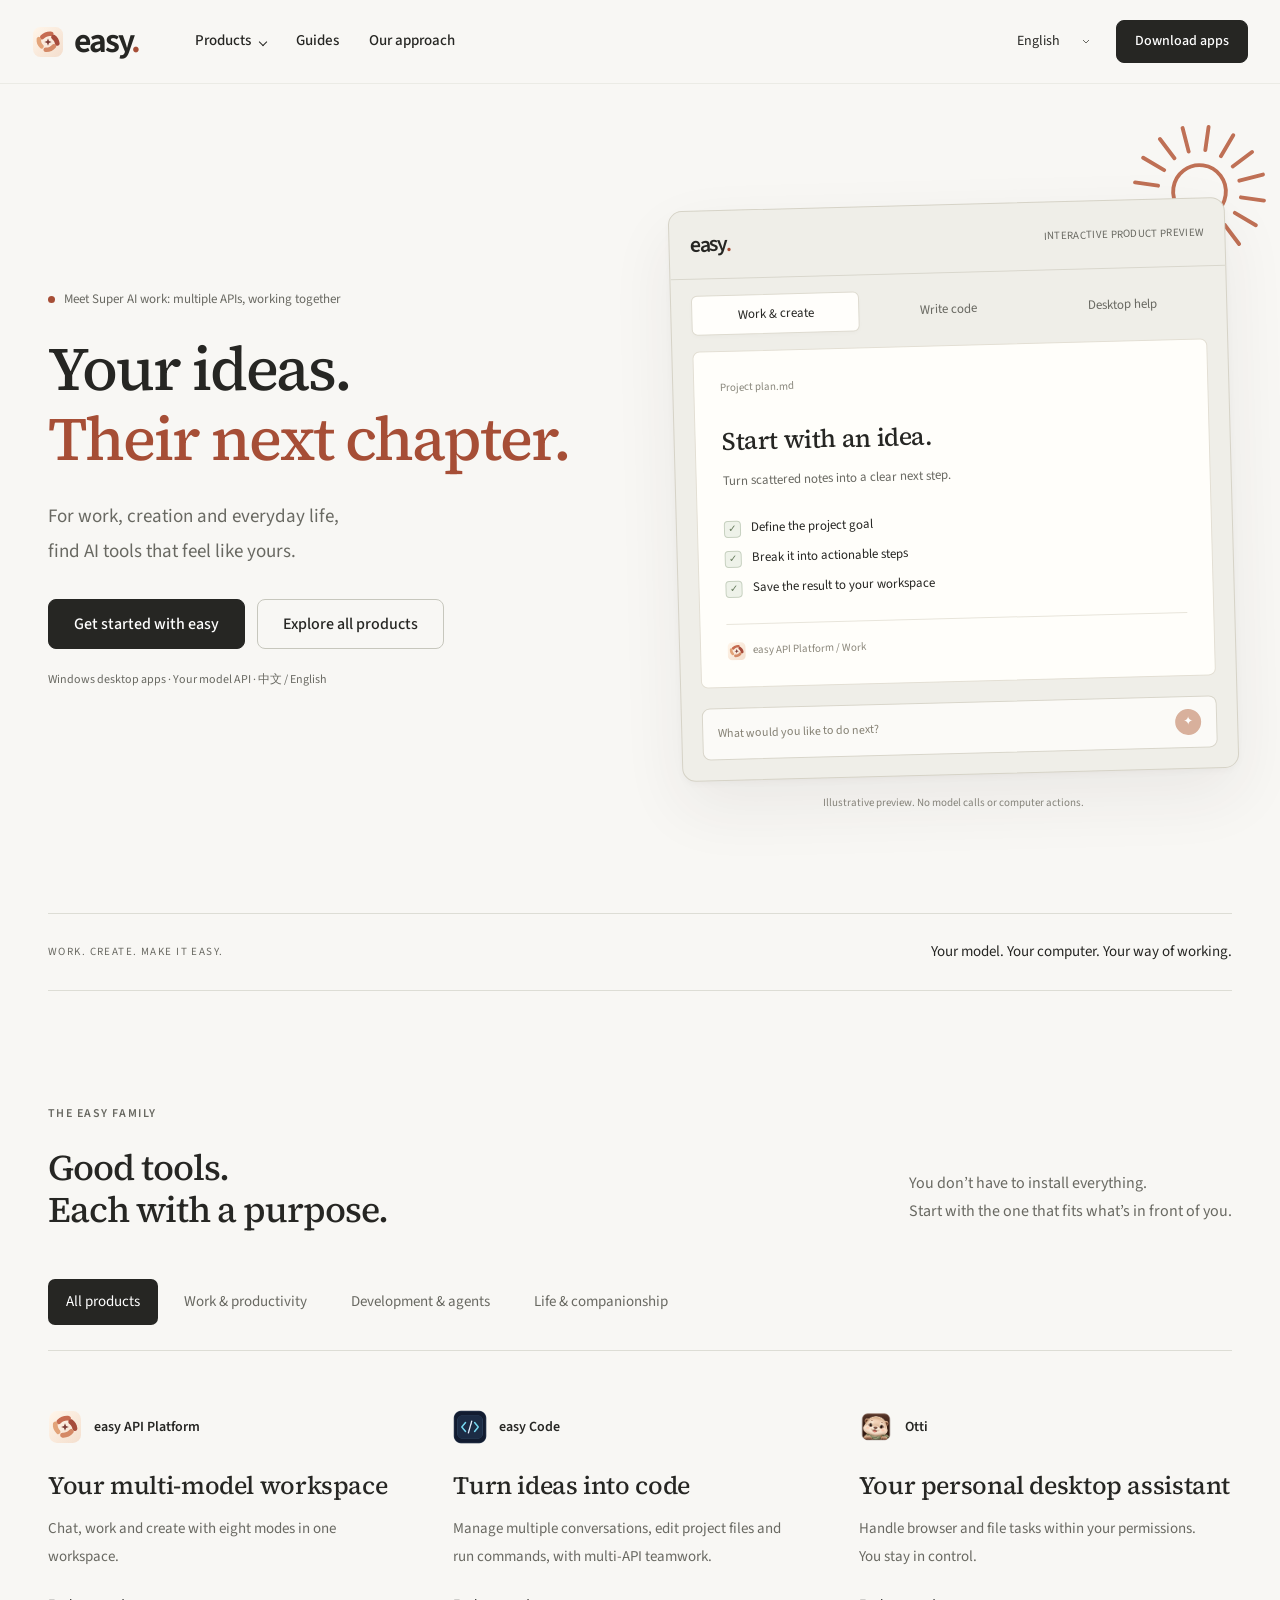
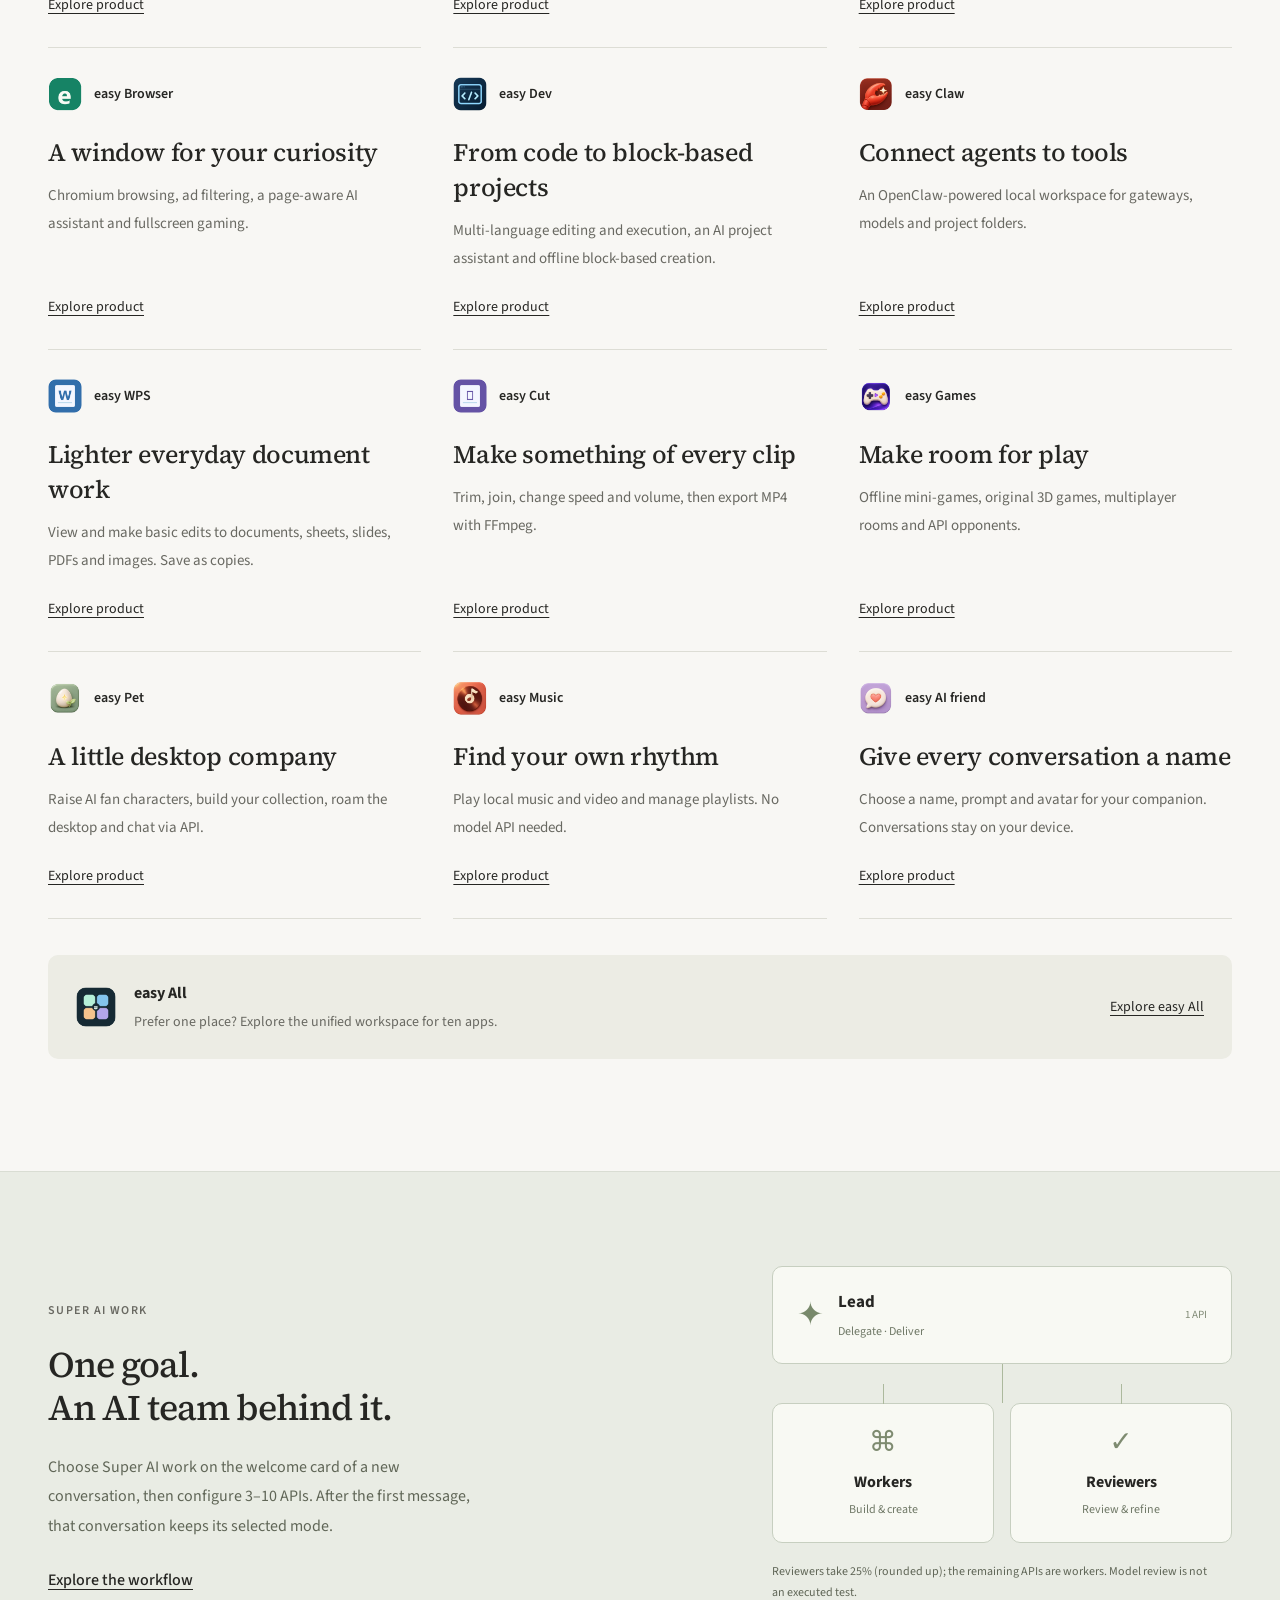
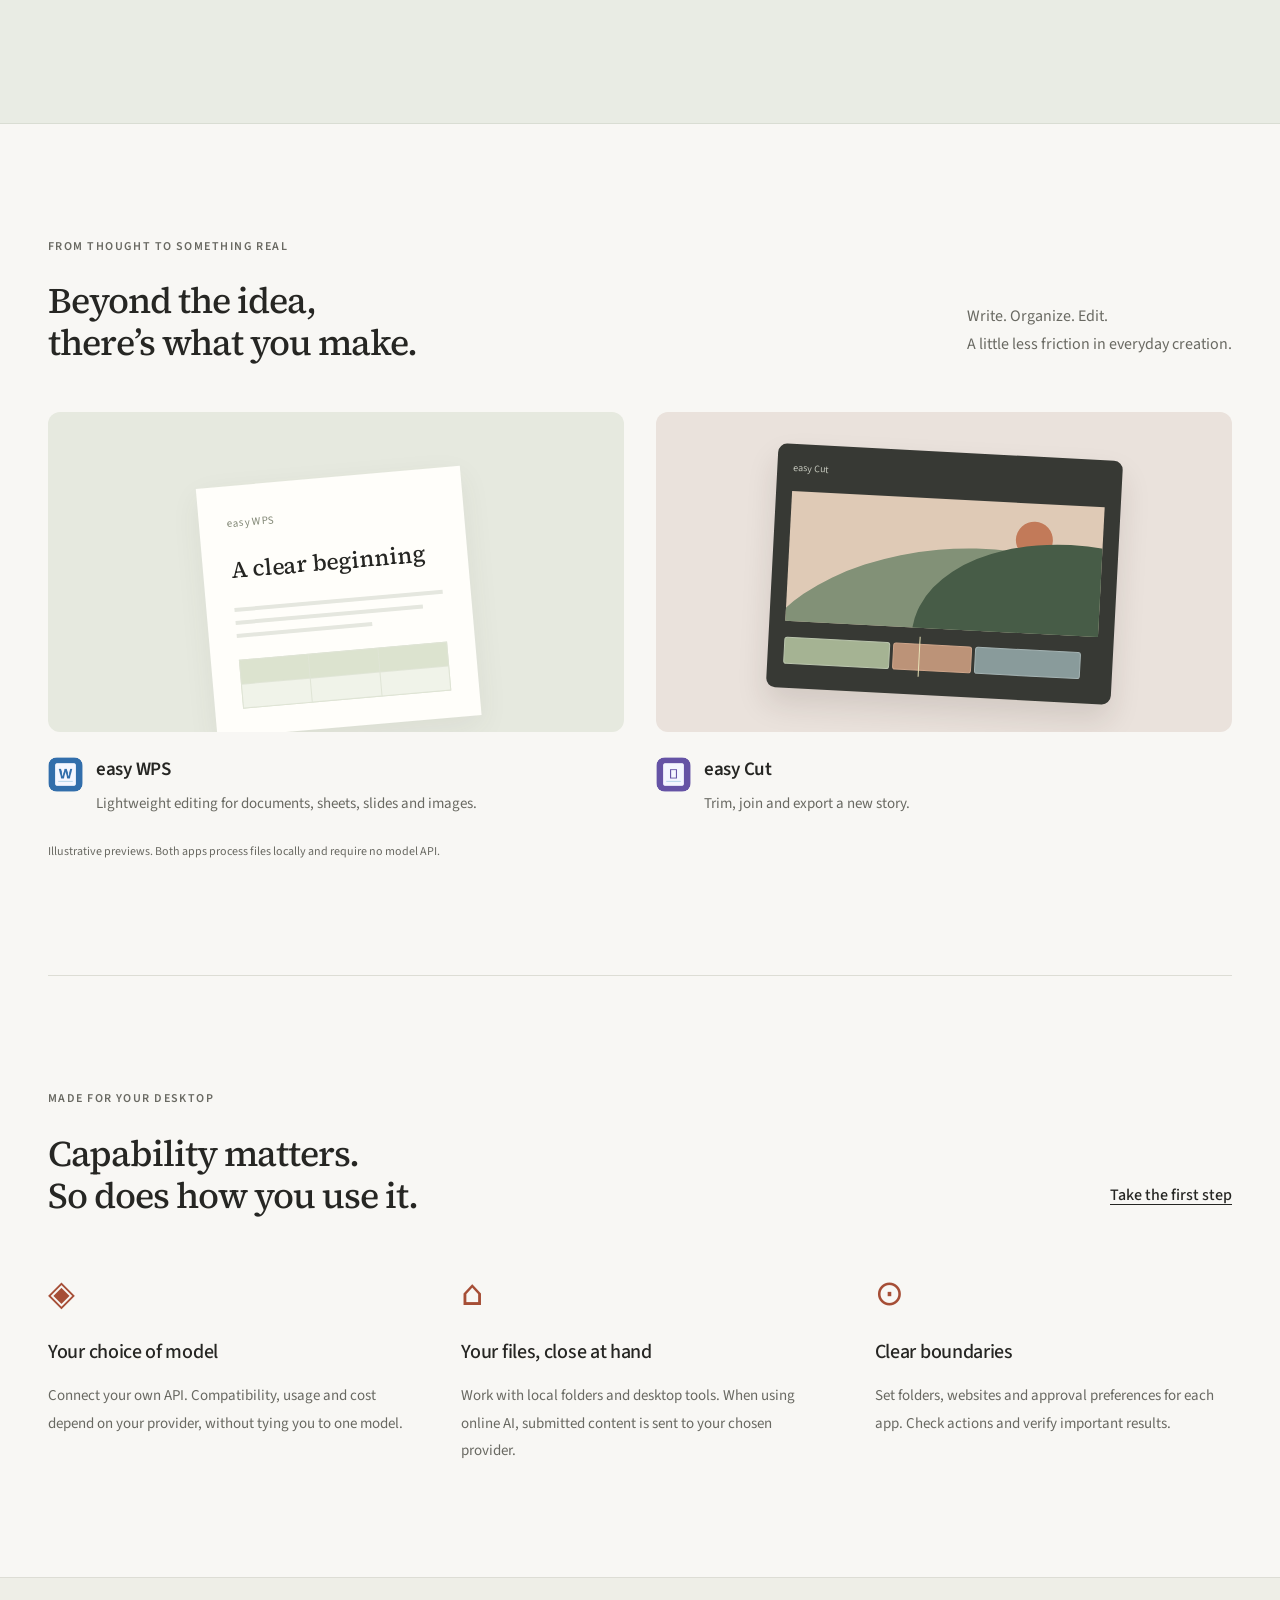
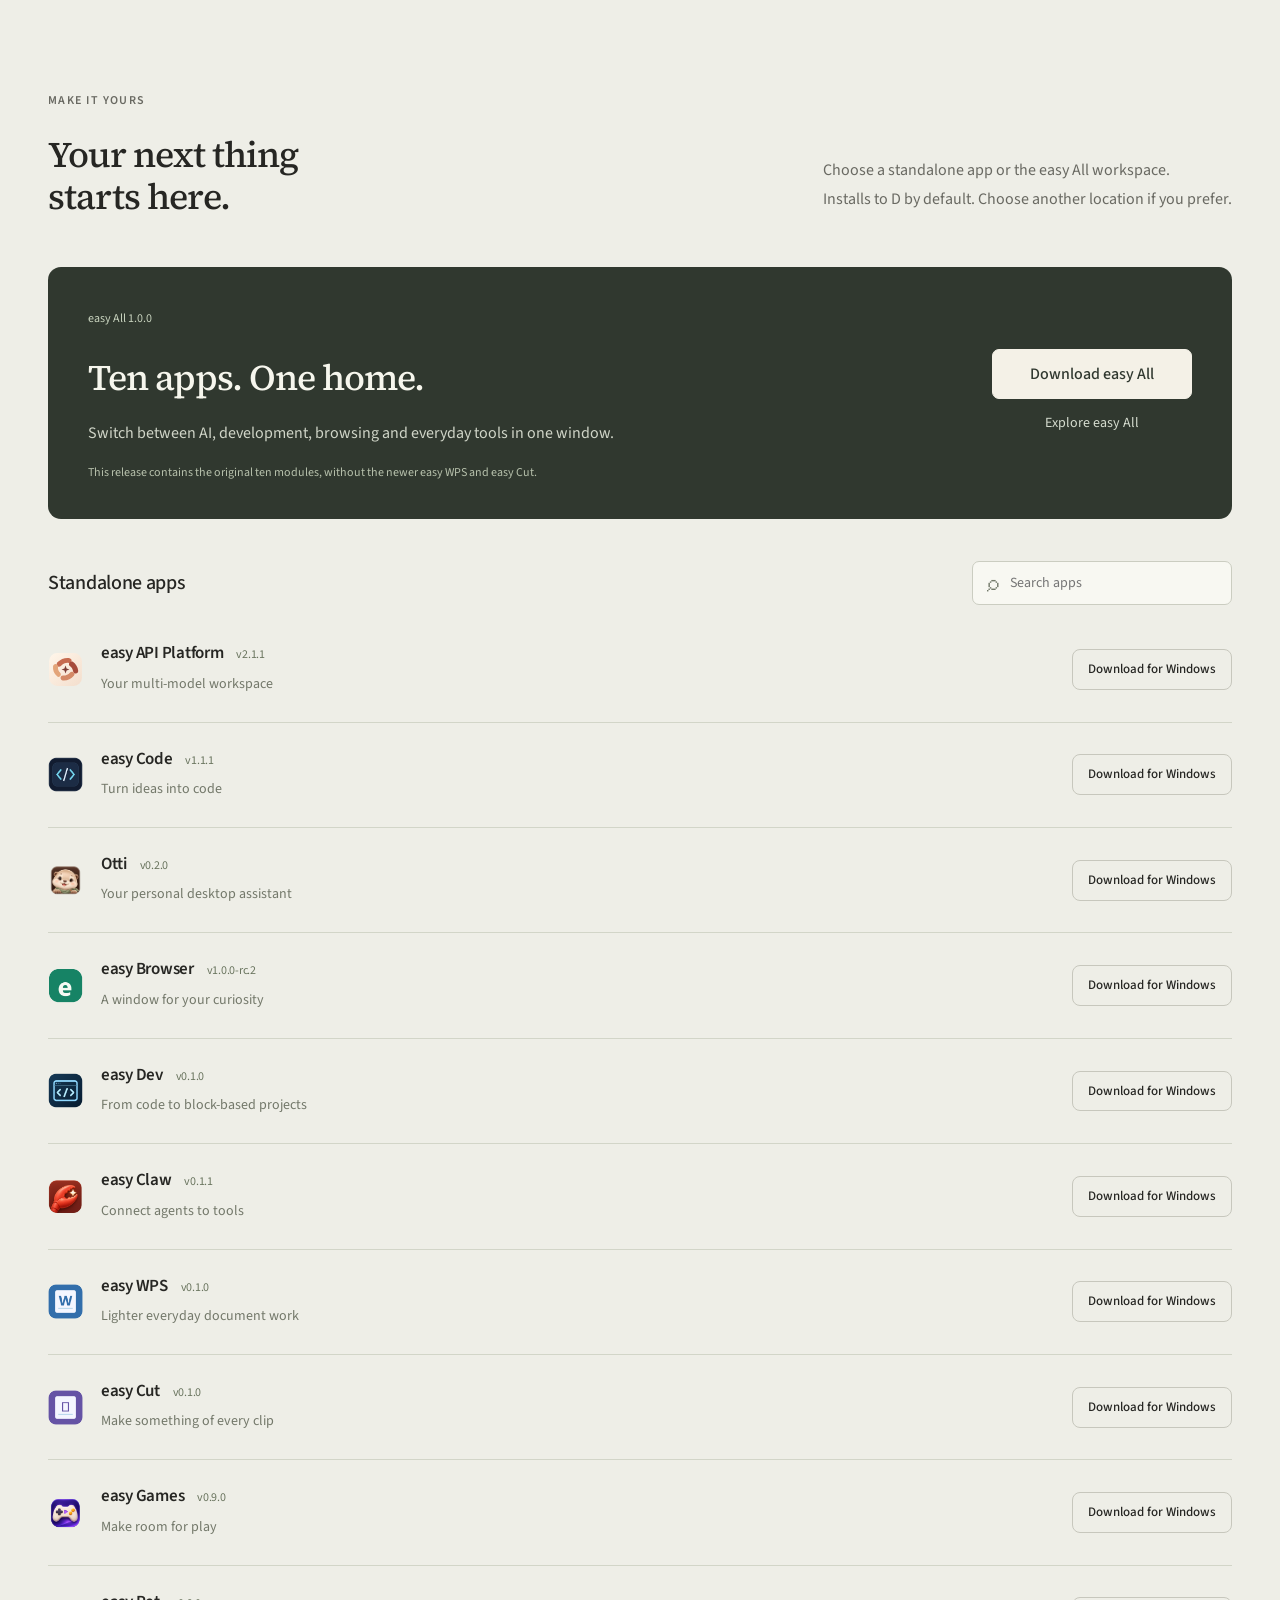
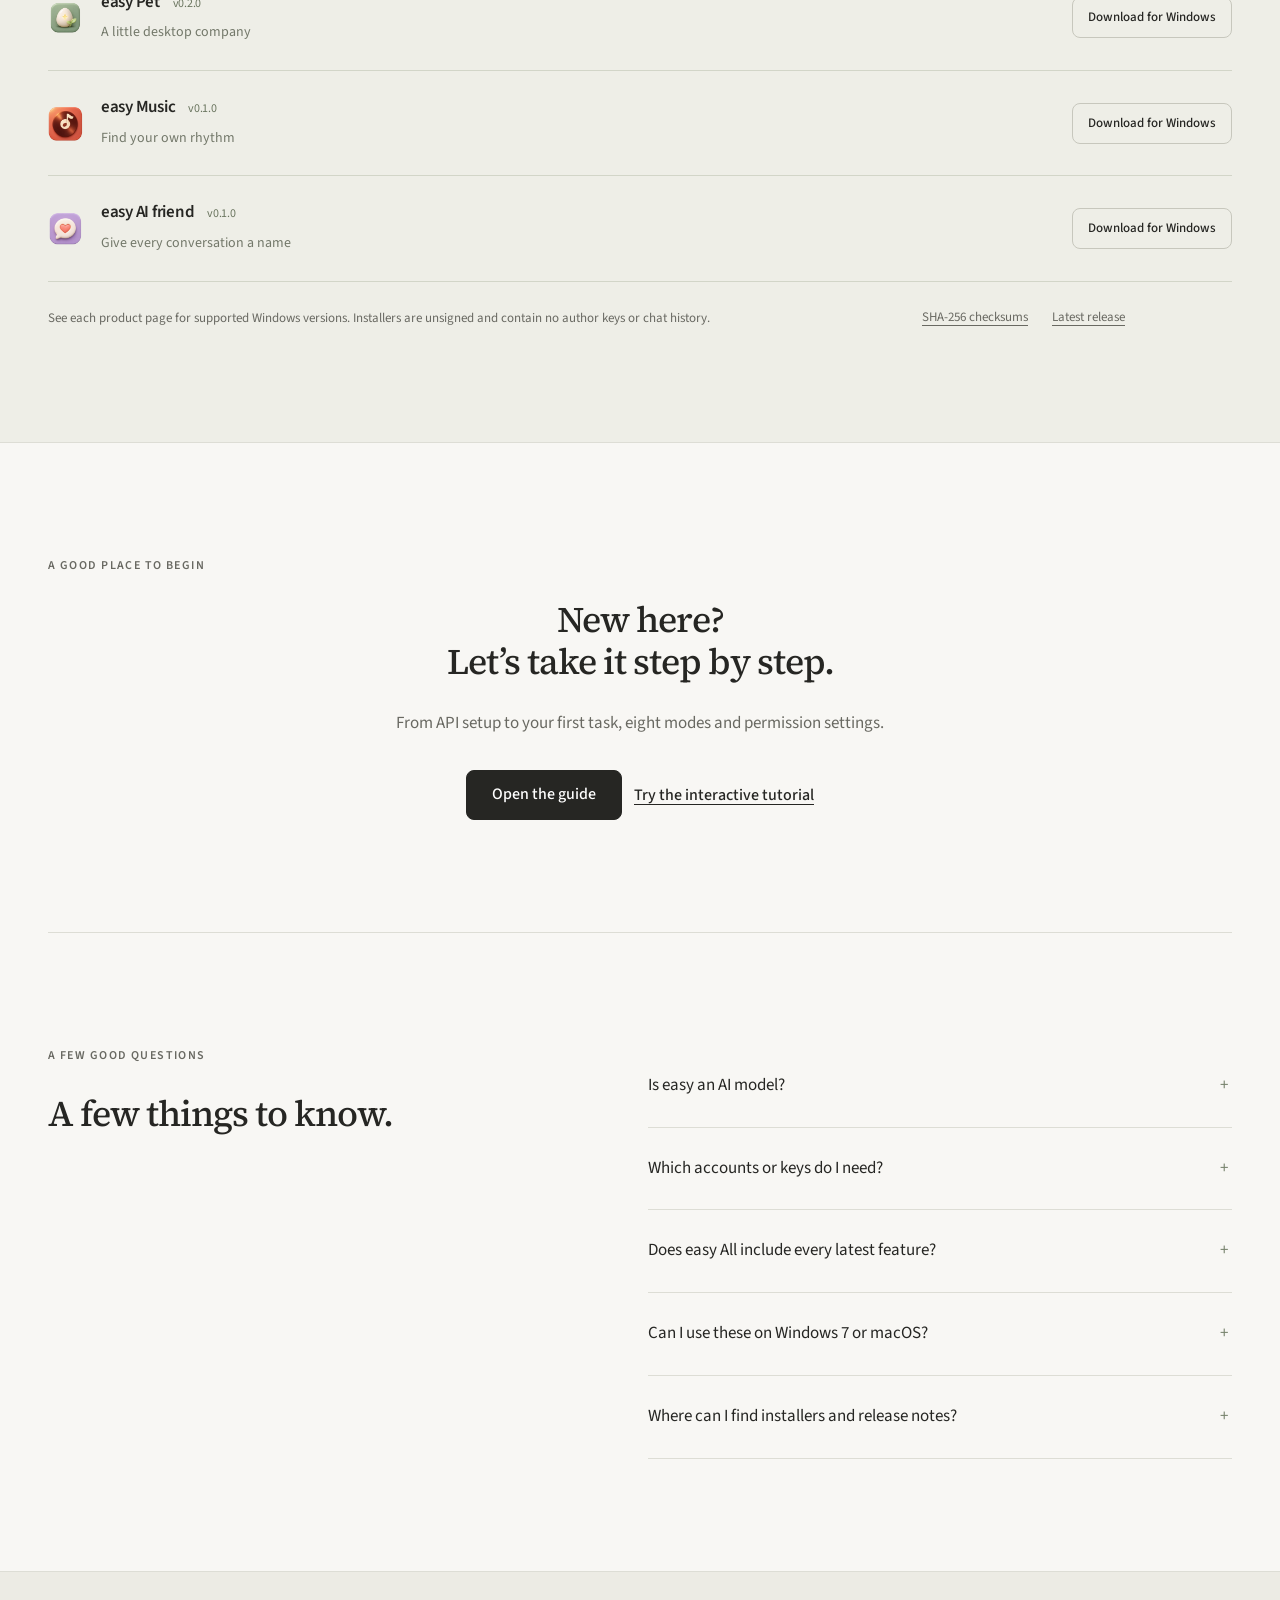
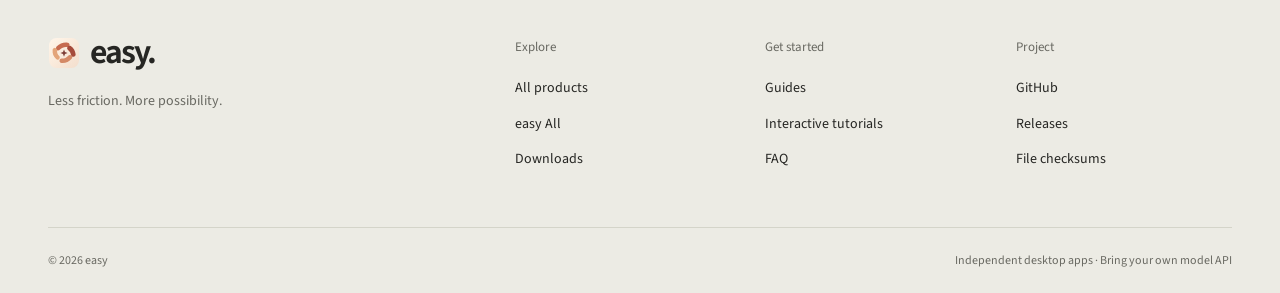
==== commit 969b87b1: "Publish conversation-locked Super AI work updates and latest installers" ====
--- a/index.html
+++ b/index.html
@@ -8,11 +8,11 @@
 
 print(hello("easy"))</code></pre><div class="paper-foot"><img src="assets/easy-code.png" alt=""><span>easy Code</span></div></section><section class="showcase-panel" id="showcase-otti" role="tabpanel" aria-labelledby="tab-otti" hidden><span class="preview-file">Otti</span><div class="preview-otti"><img src="assets/otti-mascot.png" alt="Otti 水獭吉祥物"><h3>有个帮手，也有自己的节奏。</h3><p>任务、权限与进度，始终看得见。</p></div></section><div class="preview-composer"><span>接下来，你想做什么？</span><span class="preview-send" aria-hidden="true">✦</span></div></div><p class="preview-caption">界面示意，不会调用模型或执行操作。</p></div></section>
 <div class="purpose-strip wrap"><span>WORK. CREATE. MAKE IT EASY.</span><p>你的模型。你的电脑。你的工作方式。</p></div>
-<section id="products" class="wrap section product-section"><div class="section-heading"><div><p class="eyebrow">THE EASY FAMILY</p><h2>好工具，<br>各有所长。</h2></div><p>不必一次装下全部。<br>从眼前的一件事，选一个适合你的开始。</p></div><div class="product-filters" role="group" aria-label="产品分类"><button type="button" data-filter="all" aria-pressed="true">全部产品</button><button type="button" data-filter="work" aria-pressed="false">工作与效率</button><button type="button" data-filter="build" aria-pressed="false">开发与智能体</button><button type="button" data-filter="life" aria-pressed="false">生活与陪伴</button></div><div class="product-grid"><article class="product-card" data-category="work"><div class="product-card-top"><img src="assets/easy-api.svg" alt="" loading="lazy"><span>easy API平台</span></div><h3>多模型 AI 工作台</h3><p>聊天、工作与创作，八种模式在一个空间衔接。</p><a href="guide.html#modes">了解产品<span class="sr-only"> easy API平台</span></a></article><article class="product-card" data-category="build"><div class="product-card-top"><img src="assets/easy-code.png" alt="" loading="lazy"><span>easy Code</span></div><h3>把想法写成代码</h3><p>围绕项目对话、编辑文件、运行命令，支持多 API 团队协作。</p><a href="guide.html#guide-code">了解产品<span class="sr-only"> easy Code</span></a></article><article class="product-card" data-category="work"><div class="product-card-top"><img src="assets/otti.png" alt="" loading="lazy"><span>Otti</span></div><h3>你的私人桌面助理</h3><p>在授权范围内完成网页与文件任务，把控制权留给你。</p><a href="guide.html#guide-otti">了解产品<span class="sr-only"> Otti</span></a></article><article class="product-card" data-category="work"><div class="product-card-top"><img src="assets/easy-browser.png" alt="" loading="lazy"><span>easy Browser</span></div><h3>为好奇心打开窗口</h3><p>Chromium 浏览器、广告过滤、网页 AI 助手与游戏全屏。</p><a href="browser.html">了解产品<span class="sr-only"> easy Browser</span></a></article><article class="product-card" data-category="build"><div class="product-card-top"><img src="assets/easy-dev.png" alt="" loading="lazy"><span>easy Dev</span></div><h3>从代码，到积木创作</h3><p>多语言编辑与运行、AI 项目助手，以及离线图形化创作。</p><a href="dev.html">了解产品<span class="sr-only"> easy Dev</span></a></article><article class="product-card" data-category="build"><div class="product-card-top"><img src="assets/easy-claw.png" alt="" loading="lazy"><span>easy Claw</span></div><h3>让智能体连接工具</h3><p>基于 OpenClaw 的本机工作台，管理网关、模型与工作目录。</p><a href="claw.html">了解产品<span class="sr-only"> easy Claw</span></a></article><article class="product-card" data-category="work"><div class="product-card-top"><img src="assets/easy-wps.png" alt="" loading="lazy"><span>easy WPS</span></div><h3>轻量处理日常文档</h3><p>查看和简易编辑文档、表格、演示、PDF 与图片，另存副本。</p><a href="wps.html">了解产品<span class="sr-only"> easy WPS</span></a></article><article class="product-card" data-category="work"><div class="product-card-top"><img src="assets/easy-cut.png" alt="" loading="lazy"><span>easy Cut</span></div><h3>让片段，成为作品</h3><p>裁剪、拼接、倍速与音量调整，使用 FFmpeg 导出 MP4。</p><a href="cut.html">了解产品<span class="sr-only"> easy Cut</span></a></article><article class="product-card" data-category="life"><div class="product-card-top"><img src="assets/easy-games.png" alt="" loading="lazy"><span>easy Games</span></div><h3>给日常一点游戏时间</h3><p>离线小游戏、原创 3D、房间联机与 API 对战。</p><a href="games.html">了解产品<span class="sr-only"> easy Games</span></a></article><article class="product-card" data-category="life"><div class="product-card-top"><img src="assets/easy-pet.png" alt="" loading="lazy"><span>easy Pet</span></div><h3>多一个桌面小伙伴</h3><p>AI 二创角色养成、图鉴收集、桌面漫步与 API 聊天。</p><a href="pet.html">了解产品<span class="sr-only"> easy Pet</span></a></article><article class="product-card" data-category="life"><div class="product-card-top"><img src="assets/easy-music.png" alt="" loading="lazy"><span>easy Music</span></div><h3>听见自己的节奏</h3><p>打开本地音乐与视频，管理播放列表，不需要模型 API。</p><a href="music.html">了解产品<span class="sr-only"> easy Music</span></a></article><article class="product-card" data-category="life"><div class="product-card-top"><img src="assets/easy-friend.png" alt="" loading="lazy"><span>easy AI friend</span></div><h3>让对话，有自己的名字</h3><p>自定义伙伴的名字、提示词和头像，对话保存在本机。</p><a href="friend.html">了解产品<span class="sr-only"> easy AI friend</span></a></article></div><a class="all-product-link" href="all.html"><img src="assets/easy-all.png" alt=""><span><strong>easy All</strong><span>偏爱统一入口？认识十款应用的整合工作台。</span></span><span class="all-link-label">了解整合版</span></a></section>
-<section id="collaboration" class="collaboration-section"><div class="wrap collaboration-layout"><div><p class="eyebrow">SUPER AI WORK</p><h2>一个目标，<br>一支 AI 团队。</h2><p>在 easy API平台与 easy Code 中，选择 3–10 个 API，让任务分工、审查与交付连成一条线。</p><a class="text-link" href="guide.html#super-work">了解协作流程</a></div><div class="team-diagram" aria-label="老板分配任务，工作层产出，测试审查后汇总交付"><div class="team-lead"><span>✦</span><div><strong>老板</strong><small>拆解目标 · 汇总交付</small></div><b>1 API</b></div><div class="team-line"></div><div class="team-workers"><div><span>⌘</span><strong>工作层</strong><small>编写与产出</small></div><div><span>✓</span><strong>测试层</strong><small>审查与反馈</small></div></div><p>测试层占 25%（向上取整），其余为工作层。模型审查不等于真实运行测试。</p></div></div></section>
+<section id="products" class="wrap section product-section"><div class="section-heading"><div><p class="eyebrow">THE EASY FAMILY</p><h2>好工具，<br>各有所长。</h2></div><p>不必一次装下全部。<br>从眼前的一件事，选一个适合你的开始。</p></div><div class="product-filters" role="group" aria-label="产品分类"><button type="button" data-filter="all" aria-pressed="true">全部产品</button><button type="button" data-filter="work" aria-pressed="false">工作与效率</button><button type="button" data-filter="build" aria-pressed="false">开发与智能体</button><button type="button" data-filter="life" aria-pressed="false">生活与陪伴</button></div><div class="product-grid"><article class="product-card" data-category="work"><div class="product-card-top"><img src="assets/easy-api.svg" alt="" loading="lazy"><span>easy API平台</span></div><h3>多模型 AI 工作台</h3><p>聊天、工作与创作，八种模式在一个空间衔接。</p><a href="guide.html#modes">了解产品<span class="sr-only"> easy API平台</span></a></article><article class="product-card" data-category="build"><div class="product-card-top"><img src="assets/easy-code.png" alt="" loading="lazy"><span>easy Code</span></div><h3>把想法写成代码</h3><p>多对话管理、项目文件编辑与命令执行，支持多 API 团队协作。</p><a href="guide.html#guide-code">了解产品<span class="sr-only"> easy Code</span></a></article><article class="product-card" data-category="work"><div class="product-card-top"><img src="assets/otti.png" alt="" loading="lazy"><span>Otti</span></div><h3>你的私人桌面助理</h3><p>在授权范围内完成网页与文件任务，把控制权留给你。</p><a href="guide.html#guide-otti">了解产品<span class="sr-only"> Otti</span></a></article><article class="product-card" data-category="work"><div class="product-card-top"><img src="assets/easy-browser.png" alt="" loading="lazy"><span>easy Browser</span></div><h3>为好奇心打开窗口</h3><p>Chromium 浏览器、广告过滤、网页 AI 助手与游戏全屏。</p><a href="browser.html">了解产品<span class="sr-only"> easy Browser</span></a></article><article class="product-card" data-category="build"><div class="product-card-top"><img src="assets/easy-dev.png" alt="" loading="lazy"><span>easy Dev</span></div><h3>从代码，到积木创作</h3><p>多语言编辑与运行、AI 项目助手，以及离线图形化创作。</p><a href="dev.html">了解产品<span class="sr-only"> easy Dev</span></a></article><article class="product-card" data-category="build"><div class="product-card-top"><img src="assets/easy-claw.png" alt="" loading="lazy"><span>easy Claw</span></div><h3>让智能体连接工具</h3><p>基于 OpenClaw 的本机工作台，管理网关、模型与工作目录。</p><a href="claw.html">了解产品<span class="sr-only"> easy Claw</span></a></article><article class="product-card" data-category="work"><div class="product-card-top"><img src="assets/easy-wps.png" alt="" loading="lazy"><span>easy WPS</span></div><h3>轻量处理日常文档</h3><p>查看和简易编辑文档、表格、演示、PDF 与图片，另存副本。</p><a href="wps.html">了解产品<span class="sr-only"> easy WPS</span></a></article><article class="product-card" data-category="work"><div class="product-card-top"><img src="assets/easy-cut.png" alt="" loading="lazy"><span>easy Cut</span></div><h3>让片段，成为作品</h3><p>裁剪、拼接、倍速与音量调整，使用 FFmpeg 导出 MP4。</p><a href="cut.html">了解产品<span class="sr-only"> easy Cut</span></a></article><article class="product-card" data-category="life"><div class="product-card-top"><img src="assets/easy-games.png" alt="" loading="lazy"><span>easy Games</span></div><h3>给日常一点游戏时间</h3><p>离线小游戏、原创 3D、房间联机与 API 对战。</p><a href="games.html">了解产品<span class="sr-only"> easy Games</span></a></article><article class="product-card" data-category="life"><div class="product-card-top"><img src="assets/easy-pet.png" alt="" loading="lazy"><span>easy Pet</span></div><h3>多一个桌面小伙伴</h3><p>AI 二创角色养成、图鉴收集、桌面漫步与 API 聊天。</p><a href="pet.html">了解产品<span class="sr-only"> easy Pet</span></a></article><article class="product-card" data-category="life"><div class="product-card-top"><img src="assets/easy-music.png" alt="" loading="lazy"><span>easy Music</span></div><h3>听见自己的节奏</h3><p>打开本地音乐与视频，管理播放列表，不需要模型 API。</p><a href="music.html">了解产品<span class="sr-only"> easy Music</span></a></article><article class="product-card" data-category="life"><div class="product-card-top"><img src="assets/easy-friend.png" alt="" loading="lazy"><span>easy AI friend</span></div><h3>让对话，有自己的名字</h3><p>自定义伙伴的名字、提示词和头像，对话保存在本机。</p><a href="friend.html">了解产品<span class="sr-only"> easy AI friend</span></a></article></div><a class="all-product-link" href="all.html"><img src="assets/easy-all.png" alt=""><span><strong>easy All</strong><span>偏爱统一入口？认识十款应用的整合工作台。</span></span><span class="all-link-label">了解整合版</span></a></section>
+<section id="collaboration" class="collaboration-section"><div class="wrap collaboration-layout"><div><p class="eyebrow">SUPER AI WORK</p><h2>一个目标，<br>一支 AI 团队。</h2><p>在新对话的欢迎卡片中选择 Super AI work，再配置 3–10 个 API。首条消息发出后，本对话始终使用已选方式。</p><a class="text-link" href="guide.html#super-work">了解协作流程</a></div><div class="team-diagram" aria-label="老板分配任务，工作层产出，测试审查后汇总交付"><div class="team-lead"><span>✦</span><div><strong>老板</strong><small>拆解目标 · 汇总交付</small></div><b>1 API</b></div><div class="team-line"></div><div class="team-workers"><div><span>⌘</span><strong>工作层</strong><small>编写与产出</small></div><div><span>✓</span><strong>测试层</strong><small>审查与反馈</small></div></div><p>测试层占 25%（向上取整），其余为工作层。模型审查不等于真实运行测试。</p></div></div></section>
 <section class="wrap section creation-section"><div class="section-heading"><div><p class="eyebrow">FROM THOUGHT TO SOMETHING REAL</p><h2>想法之外，<br>还有你的作品。</h2></div><p>写下，整理，剪辑。<br>让日常创作，少一点繁琐。</p></div><div class="creation-grid"><a class="creation-card document-creation" href="wps.html"><div class="creation-art"><div class="document-sheet"><span>easy WPS</span><strong>一个清晰的开始</strong><i></i><i></i><i></i><div class="document-table"><b></b><b></b><b></b><b></b><b></b><b></b></div></div></div><div class="creation-info"><img src="assets/easy-wps.png" alt=""><div><h3>easy WPS</h3><p>文档、表格、演示与图片的轻量编辑。</p></div></div></a><a class="creation-card video-creation" href="cut.html"><div class="creation-art"><div class="video-monitor"><span>easy Cut</span><div class="landscape-art"><span class="landscape-sun"></span><span class="landscape-hill"></span></div><div class="edit-timeline"><i></i><i></i><i></i><span></span></div></div></div><div class="creation-info"><img src="assets/easy-cut.png" alt=""><div><h3>easy Cut</h3><p>裁剪、拼接，再导出一段新的故事。</p></div></div></a></div><p class="creation-note">以上为功能示意。两款应用均在本机处理文件，不需要模型 API。</p></section>
 <section id="approach" class="approach-section wrap section"><p class="eyebrow">MADE FOR YOUR DESKTOP</p><div class="approach-heading"><h2>能力很重要。<br>如何使用，同样重要。</h2><a class="text-link" href="guide.html#start">从第一步开始</a></div><div class="approach-grid"><article><span class="approach-icon">◈</span><h3>模型，由你选择</h3><p>连接自己的 API。兼容性、用量与费用以所选服务为准，不绑定单一模型。</p></article><article><span class="approach-icon">⌂</span><h3>文件，留在手边</h3><p>桌面工作目录与本地工具衔接。使用在线 AI 时，提交的内容会发送给你选择的模型服务。</p></article><article><span class="approach-icon">⊙</span><h3>边界，清楚可见</h3><p>按应用设置工作目录、网站与批准方式。查看操作内容，重要任务先验证结果。</p></article></div></section>
-<section id="downloads" class="downloads commercial-downloads"><div class="wrap section"><div class="section-heading"><div><p class="eyebrow">MAKE IT YOURS</p><h2>下一件事，<br>从这里开始。</h2></div><p>选择独立应用，或 easy All 统一工作台。<br>默认安装到 D 盘，可自行更改。</p></div><div class="suite"><div><span class="pill">easy All 1.0.0</span><h3>十款应用。一个入口。</h3><p>同一窗口切换 AI、开发、浏览与生活工具。</p><small>此版本包含原十款模块，不含新增的 easy WPS 与 easy Cut。</small></div><div class="suite-action"><a class="button" data-asset="easy-All-1.0.0-Setup.exe" data-release="v2026.11.11-all" href="https://github.com/LanDeQi-d/easyAPI/releases">下载 easy All</a><a href="all.html">了解整合版</a></div></div><div class="download-toolbar"><h3>独立应用</h3><label class="download-search"><span class="sr-only">搜索应用</span><span aria-hidden="true">⌕</span><input type="search" id="download-search" placeholder="搜索应用" aria-label="搜索应用"></label></div><div class="download-list"><article id="download-api" data-download-name="easy API平台 多模型 AI 工作台 Your multi-model workspace"><img src="assets/easy-api.svg" alt="" loading="lazy"><div><h3>easy API平台 <span>v2.1.0</span></h3><p>多模型 AI 工作台</p></div><a class="button outline small" data-asset="easy-API-2.1.0-Setup.exe" data-release="v2026.11.19-work" href="https://github.com/LanDeQi-d/easyAPI/releases">下载 Windows 版<span class="sr-only"> easy API平台</span></a></article><article id="download-code" data-download-name="easy Code 把想法写成代码 Turn ideas into code"><img src="assets/easy-code.png" alt="" loading="lazy"><div><h3>easy Code <span>v1.1.0</span></h3><p>把想法写成代码</p></div><a class="button outline small" data-asset="easy-Code-1.1.0-Setup.exe" data-release="v2026.11.19-work" href="https://github.com/LanDeQi-d/easyAPI/releases">下载 Windows 版<span class="sr-only"> easy Code</span></a></article><article id="download-otti" data-download-name="Otti 你的私人桌面助理 Your personal desktop assistant"><img src="assets/otti.png" alt="" loading="lazy"><div><h3>Otti <span>v0.2.0</span></h3><p>你的私人桌面助理</p></div><a class="button outline small" data-asset="Otti-0.2.0-Setup.exe" data-release="v2026.11.10" href="https://github.com/LanDeQi-d/easyAPI/releases">下载 Windows 版<span class="sr-only"> Otti</span></a></article><article id="download-browser" data-download-name="easy Browser 为好奇心打开窗口 A window for your curiosity"><img src="assets/easy-browser.png" alt="" loading="lazy"><div><h3>easy Browser <span>v1.0.0-rc.2</span></h3><p>为好奇心打开窗口</p></div><a class="button outline small" data-asset="easy-Browser-1.0.0-rc.2-Setup.exe" data-release="v2026.11.10" href="https://github.com/LanDeQi-d/easyAPI/releases">下载 Windows 版<span class="sr-only"> easy Browser</span></a></article><article id="download-dev" data-download-name="easy Dev 从代码，到积木创作 From code to block-based projects"><img src="assets/easy-dev.png" alt="" loading="lazy"><div><h3>easy Dev <span>v0.1.0</span></h3><p>从代码，到积木创作</p></div><a class="button outline small" data-asset="easy-Dev-0.1.0-Setup.exe" data-release="v2026.11.10-dev-claw" href="https://github.com/LanDeQi-d/easyAPI/releases">下载 Windows 版<span class="sr-only"> easy Dev</span></a></article><article id="download-claw" data-download-name="easy Claw 让智能体连接工具 Connect agents to tools"><img src="assets/easy-claw.png" alt="" loading="lazy"><div><h3>easy Claw <span>v0.1.1</span></h3><p>让智能体连接工具</p></div><a class="button outline small" data-asset="easy-Claw-0.1.1-Setup.exe" data-release="v2026.11.10-dev-claw" href="https://github.com/LanDeQi-d/easyAPI/releases">下载 Windows 版<span class="sr-only"> easy Claw</span></a></article><article id="download-wps" data-download-name="easy WPS 轻量处理日常文档 Lighter everyday document work"><img src="assets/easy-wps.png" alt="" loading="lazy"><div><h3>easy WPS <span>v0.1.0</span></h3><p>轻量处理日常文档</p></div><a class="button outline small" data-asset="easy-WPS-0.1.0-Setup.exe" data-release="v2026.11.19-work" href="https://github.com/LanDeQi-d/easyAPI/releases">下载 Windows 版<span class="sr-only"> easy WPS</span></a></article><article id="download-cut" data-download-name="easy Cut 让片段，成为作品 Make something of every clip"><img src="assets/easy-cut.png" alt="" loading="lazy"><div><h3>easy Cut <span>v0.1.0</span></h3><p>让片段，成为作品</p></div><a class="button outline small" data-asset="easy-Cut-0.1.0-Setup.exe" data-release="v2026.11.19-work" href="https://github.com/LanDeQi-d/easyAPI/releases">下载 Windows 版<span class="sr-only"> easy Cut</span></a></article><article id="download-games" data-download-name="easy Games 给日常一点游戏时间 Make room for play"><img src="assets/easy-games.png" alt="" loading="lazy"><div><h3>easy Games <span>v0.9.0</span></h3><p>给日常一点游戏时间</p></div><a class="button outline small" data-asset="easy-Games-0.9.0-Setup.exe" data-release="v2026.11.10" href="https://github.com/LanDeQi-d/easyAPI/releases">下载 Windows 版<span class="sr-only"> easy Games</span></a></article><article id="download-pet" data-download-name="easy Pet 多一个桌面小伙伴 A little desktop company"><img src="assets/easy-pet.png" alt="" loading="lazy"><div><h3>easy Pet <span>v0.2.0</span></h3><p>多一个桌面小伙伴</p></div><a class="button outline small" data-asset="easy-Pet-0.2.0-Setup.exe" data-release="v2026.11.10" href="https://github.com/LanDeQi-d/easyAPI/releases">下载 Windows 版<span class="sr-only"> easy Pet</span></a></article><article id="download-music" data-download-name="easy Music 听见自己的节奏 Find your own rhythm"><img src="assets/easy-music.png" alt="" loading="lazy"><div><h3>easy Music <span>v0.1.0</span></h3><p>听见自己的节奏</p></div><a class="button outline small" data-asset="easy-Music-0.1.0-Setup.exe" data-release="v2026.11.10" href="https://github.com/LanDeQi-d/easyAPI/releases">下载 Windows 版<span class="sr-only"> easy Music</span></a></article><article id="download-friend" data-download-name="easy AI friend 让对话，有自己的名字 Give every conversation a name"><img src="assets/easy-friend.png" alt="" loading="lazy"><div><h3>easy AI friend <span>v0.1.0</span></h3><p>让对话，有自己的名字</p></div><a class="button outline small" data-asset="easy-AI-Friend-0.1.0-Setup.exe" data-release="v2026.11.10" href="https://github.com/LanDeQi-d/easyAPI/releases">下载 Windows 版<span class="sr-only"> easy AI friend</span></a></article></div><p id="download-empty" role="status" hidden>没有找到匹配的应用，请试试其他关键词。</p><div class="download-meta"><p>支持的系统版本请查看各产品介绍页。安装包未签名，不包含作者的密钥或聊天记录。</p><a href="SHA256SUMS.txt" download>SHA-256 文件校验</a><a id="release-link" data-release="v2026.11.19-work" href="https://github.com/LanDeQi-d/easyAPI/releases">查看最新发布</a></div><p id="download-help" hidden role="status">GitHub Releases</p></div></section>
+<section id="downloads" class="downloads commercial-downloads"><div class="wrap section"><div class="section-heading"><div><p class="eyebrow">MAKE IT YOURS</p><h2>下一件事，<br>从这里开始。</h2></div><p>选择独立应用，或 easy All 统一工作台。<br>默认安装到 D 盘，可自行更改。</p></div><div class="suite"><div><span class="pill">easy All 1.0.0</span><h3>十款应用。一个入口。</h3><p>同一窗口切换 AI、开发、浏览与生活工具。</p><small>此版本包含原十款模块，不含新增的 easy WPS 与 easy Cut。</small></div><div class="suite-action"><a class="button" data-asset="easy-All-1.0.0-Setup.exe" data-release="v2026.11.11-all" href="https://github.com/LanDeQi-d/easyAPI/releases">下载 easy All</a><a href="all.html">了解整合版</a></div></div><div class="download-toolbar"><h3>独立应用</h3><label class="download-search"><span class="sr-only">搜索应用</span><span aria-hidden="true">⌕</span><input type="search" id="download-search" placeholder="搜索应用" aria-label="搜索应用"></label></div><div class="download-list"><article id="download-api" data-download-name="easy API平台 多模型 AI 工作台 Your multi-model workspace"><img src="assets/easy-api.svg" alt="" loading="lazy"><div><h3>easy API平台 <span>v2.1.1</span></h3><p>多模型 AI 工作台</p></div><a class="button outline small" data-asset="easy-API-2.1.1-Setup.exe" data-release="v2026.11.21-conversations" href="https://github.com/LanDeQi-d/easyAPI/releases">下载 Windows 版<span class="sr-only"> easy API平台</span></a></article><article id="download-code" data-download-name="easy Code 把想法写成代码 Turn ideas into code"><img src="assets/easy-code.png" alt="" loading="lazy"><div><h3>easy Code <span>v1.1.1</span></h3><p>把想法写成代码</p></div><a class="button outline small" data-asset="easy-Code-1.1.1-Setup.exe" data-release="v2026.11.21-conversations" href="https://github.com/LanDeQi-d/easyAPI/releases">下载 Windows 版<span class="sr-only"> easy Code</span></a></article><article id="download-otti" data-download-name="Otti 你的私人桌面助理 Your personal desktop assistant"><img src="assets/otti.png" alt="" loading="lazy"><div><h3>Otti <span>v0.2.0</span></h3><p>你的私人桌面助理</p></div><a class="button outline small" data-asset="Otti-0.2.0-Setup.exe" data-release="v2026.11.10" href="https://github.com/LanDeQi-d/easyAPI/releases">下载 Windows 版<span class="sr-only"> Otti</span></a></article><article id="download-browser" data-download-name="easy Browser 为好奇心打开窗口 A window for your curiosity"><img src="assets/easy-browser.png" alt="" loading="lazy"><div><h3>easy Browser <span>v1.0.0-rc.2</span></h3><p>为好奇心打开窗口</p></div><a class="button outline small" data-asset="easy-Browser-1.0.0-rc.2-Setup.exe" data-release="v2026.11.10" href="https://github.com/LanDeQi-d/easyAPI/releases">下载 Windows 版<span class="sr-only"> easy Browser</span></a></article><article id="download-dev" data-download-name="easy Dev 从代码，到积木创作 From code to block-based projects"><img src="assets/easy-dev.png" alt="" loading="lazy"><div><h3>easy Dev <span>v0.1.0</span></h3><p>从代码，到积木创作</p></div><a class="button outline small" data-asset="easy-Dev-0.1.0-Setup.exe" data-release="v2026.11.10-dev-claw" href="https://github.com/LanDeQi-d/easyAPI/releases">下载 Windows 版<span class="sr-only"> easy Dev</span></a></article><article id="download-claw" data-download-name="easy Claw 让智能体连接工具 Connect agents to tools"><img src="assets/easy-claw.png" alt="" loading="lazy"><div><h3>easy Claw <span>v0.1.1</span></h3><p>让智能体连接工具</p></div><a class="button outline small" data-asset="easy-Claw-0.1.1-Setup.exe" data-release="v2026.11.10-dev-claw" href="https://github.com/LanDeQi-d/easyAPI/releases">下载 Windows 版<span class="sr-only"> easy Claw</span></a></article><article id="download-wps" data-download-name="easy WPS 轻量处理日常文档 Lighter everyday document work"><img src="assets/easy-wps.png" alt="" loading="lazy"><div><h3>easy WPS <span>v0.1.0</span></h3><p>轻量处理日常文档</p></div><a class="button outline small" data-asset="easy-WPS-0.1.0-Setup.exe" data-release="v2026.11.19-work" href="https://github.com/LanDeQi-d/easyAPI/releases">下载 Windows 版<span class="sr-only"> easy WPS</span></a></article><article id="download-cut" data-download-name="easy Cut 让片段，成为作品 Make something of every clip"><img src="assets/easy-cut.png" alt="" loading="lazy"><div><h3>easy Cut <span>v0.1.0</span></h3><p>让片段，成为作品</p></div><a class="button outline small" data-asset="easy-Cut-0.1.0-Setup.exe" data-release="v2026.11.19-work" href="https://github.com/LanDeQi-d/easyAPI/releases">下载 Windows 版<span class="sr-only"> easy Cut</span></a></article><article id="download-games" data-download-name="easy Games 给日常一点游戏时间 Make room for play"><img src="assets/easy-games.png" alt="" loading="lazy"><div><h3>easy Games <span>v0.9.0</span></h3><p>给日常一点游戏时间</p></div><a class="button outline small" data-asset="easy-Games-0.9.0-Setup.exe" data-release="v2026.11.10" href="https://github.com/LanDeQi-d/easyAPI/releases">下载 Windows 版<span class="sr-only"> easy Games</span></a></article><article id="download-pet" data-download-name="easy Pet 多一个桌面小伙伴 A little desktop company"><img src="assets/easy-pet.png" alt="" loading="lazy"><div><h3>easy Pet <span>v0.2.0</span></h3><p>多一个桌面小伙伴</p></div><a class="button outline small" data-asset="easy-Pet-0.2.0-Setup.exe" data-release="v2026.11.10" href="https://github.com/LanDeQi-d/easyAPI/releases">下载 Windows 版<span class="sr-only"> easy Pet</span></a></article><article id="download-music" data-download-name="easy Music 听见自己的节奏 Find your own rhythm"><img src="assets/easy-music.png" alt="" loading="lazy"><div><h3>easy Music <span>v0.1.0</span></h3><p>听见自己的节奏</p></div><a class="button outline small" data-asset="easy-Music-0.1.0-Setup.exe" data-release="v2026.11.10" href="https://github.com/LanDeQi-d/easyAPI/releases">下载 Windows 版<span class="sr-only"> easy Music</span></a></article><article id="download-friend" data-download-name="easy AI friend 让对话，有自己的名字 Give every conversation a name"><img src="assets/easy-friend.png" alt="" loading="lazy"><div><h3>easy AI friend <span>v0.1.0</span></h3><p>让对话，有自己的名字</p></div><a class="button outline small" data-asset="easy-AI-Friend-0.1.0-Setup.exe" data-release="v2026.11.10" href="https://github.com/LanDeQi-d/easyAPI/releases">下载 Windows 版<span class="sr-only"> easy AI friend</span></a></article></div><p id="download-empty" role="status" hidden>没有找到匹配的应用，请试试其他关键词。</p><div class="download-meta"><p>支持的系统版本请查看各产品介绍页。安装包未签名，不包含作者的密钥或聊天记录。</p><a href="SHA256SUMS.txt" download>SHA-256 文件校验</a><a id="release-link" data-release="v2026.11.21-conversations" href="https://github.com/LanDeQi-d/easyAPI/releases">查看最新发布</a></div><p id="download-help" hidden role="status">GitHub Releases</p></div></section>
 <section class="guide-teaser wrap section"><p class="eyebrow">A GOOD PLACE TO BEGIN</p><h2>第一次使用？<br>我们一步步来。</h2><p>从配置 API，到第一次任务，再到八种模式与权限设置。</p><div class="hero-actions"><a class="button" href="guide.html">打开使用指南</a><a class="text-link" href="guide.html#tutorials">跟着交互式教程试一遍</a></div></section>
 <section id="faq" class="wrap section faq"><div><p class="eyebrow">A FEW GOOD QUESTIONS</p><h2>你可能还想知道。</h2></div><div><details><summary>easy 是一个 AI 模型吗？</summary><p>easy 是一组独立开发的桌面应用，不提供自有基础模型。需要 AI 的功能使用你自行配置的模型 API；浏览、音乐、基础文档和视频工具可不使用 AI。</p></details><details><summary>需要哪些账号或密钥？</summary><p>AI 功能需要你提供兼容服务的 API 地址、模型与 API Key。模型费用由对应服务商计收，具体能力取决于模型与接口。多款应用支持读取 easy API平台的设置。</p></details><details><summary>整合版包含所有最新功能吗？</summary><p>easy All 1.0.0 是原十款模块的整合快照。新增的 easy WPS、easy Cut，以及之后的独立版更新不代表已同步进入整合版。请查看版本说明，按需要选择独立版。</p></details><details><summary>能在 Windows 7 或 macOS 上使用吗？</summary><p>easy All 支持 Windows 10 及以上 64 位。独立应用的系统要求以产品页为准；easy Games 有 Windows 7 兼容设计。本页没有提供 macOS 安装包。</p></details><details><summary>如何查看安装包和版本记录？</summary><p>下载按钮连接 GitHub Releases。你可以在那里核对版本说明，也可使用本站的 SHA-256 校验文件检查安装包。若下载失败，请稍后重试或直接访问发布页。</p></details></div></section>
 </main><footer class="commercial-footer"><div class="wrap footer-top"><div><a class="brand" href="index.html"><img src="assets/easy-api.svg" alt=""><span>easy.</span></a><p>让工具简单，让想法向前。</p></div><div><strong>探索</strong><a href="index.html#products">全部产品</a><a href="all.html">easy All</a><a href="index.html#downloads">下载中心</a></div><div><strong>开始使用</strong><a href="guide.html">使用指南</a><a href="guide.html#tutorials">交互式教程</a><a href="index.html#faq">常见问题</a></div><div><strong>项目</strong><a href="https://github.com/LanDeQi-d/easyAPI" target="_blank" rel="noopener noreferrer">GitHub</a><a href="https://github.com/LanDeQi-d/easyAPI/releases" target="_blank" rel="noopener noreferrer">版本记录</a><a href="SHA256SUMS.txt">文件校验</a></div></div><div class="wrap footer-bottom"><span>© 2026 easy</span><span>独立桌面应用 · 使用自己的模型 API</span></div></footer><noscript><p class="noscript">交互筛选需要 JavaScript；全部应用与下载链接仍可直接访问。</p></noscript></body></html>
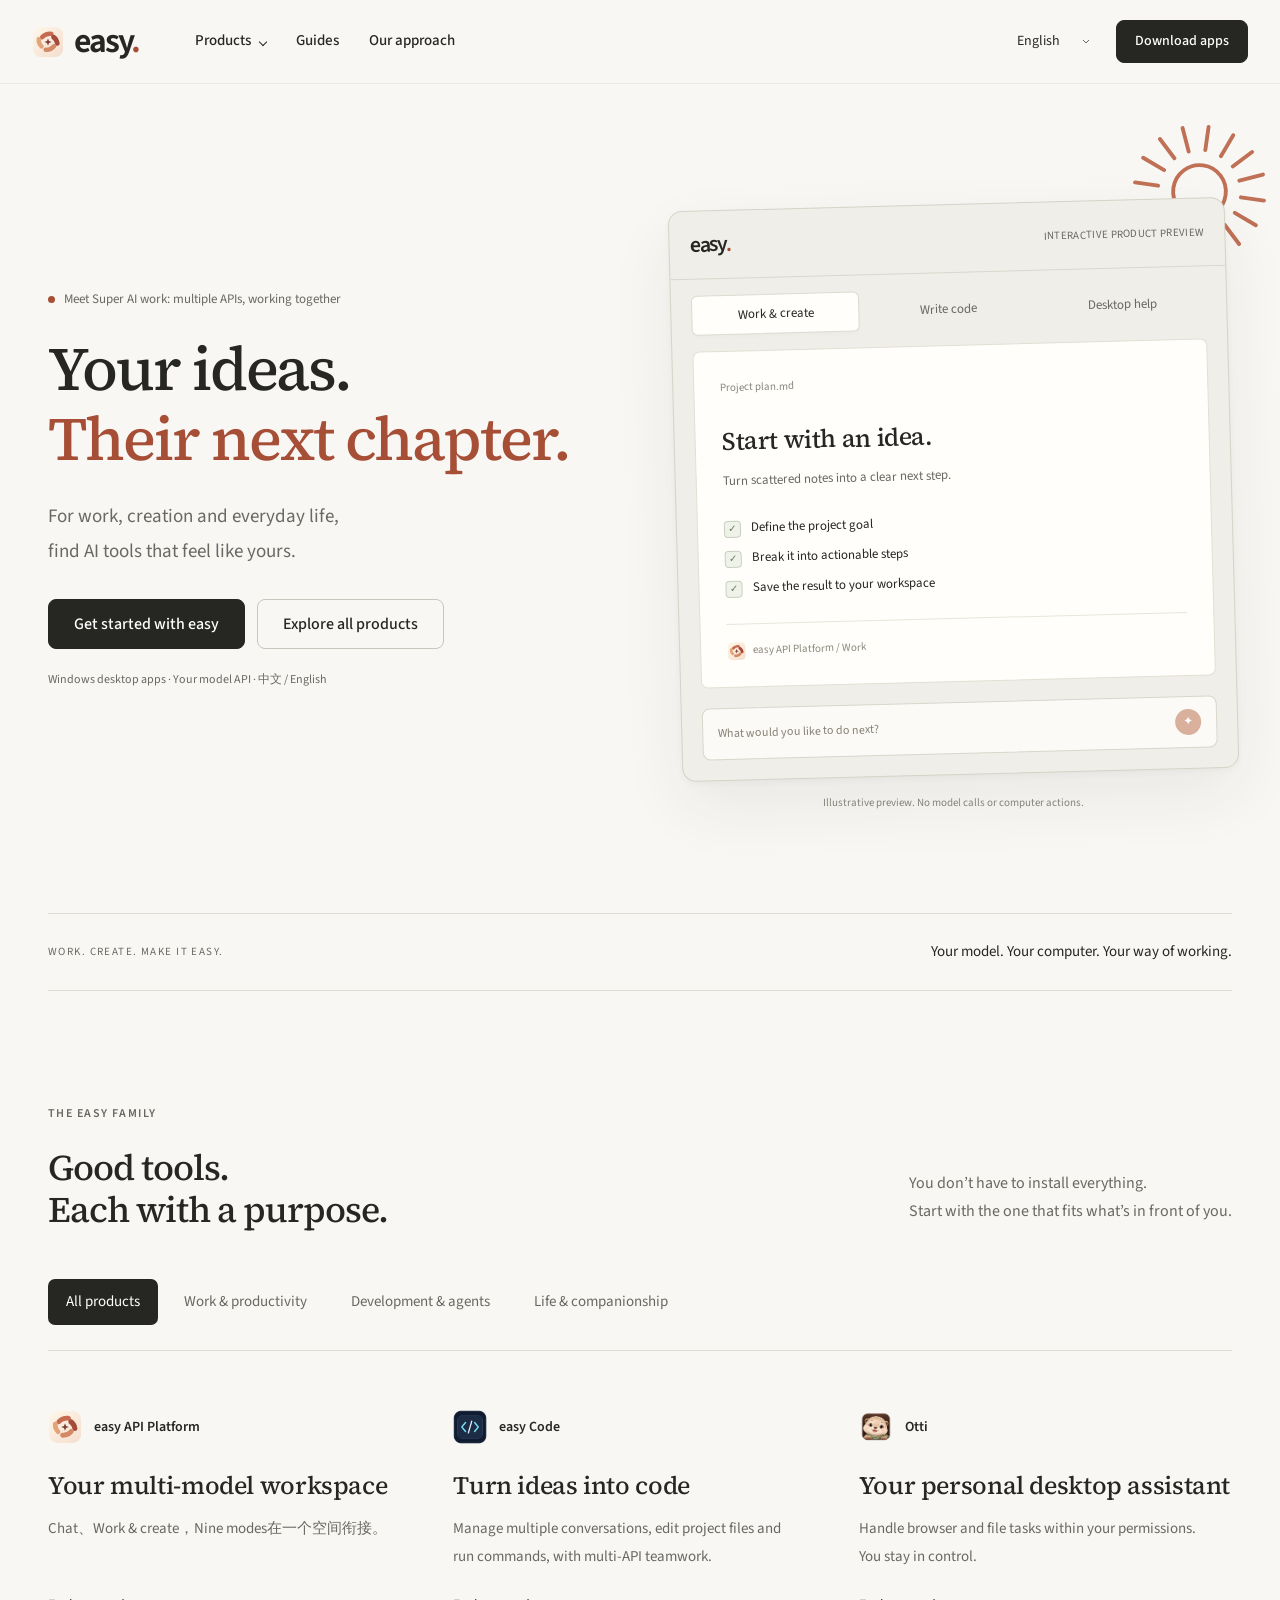
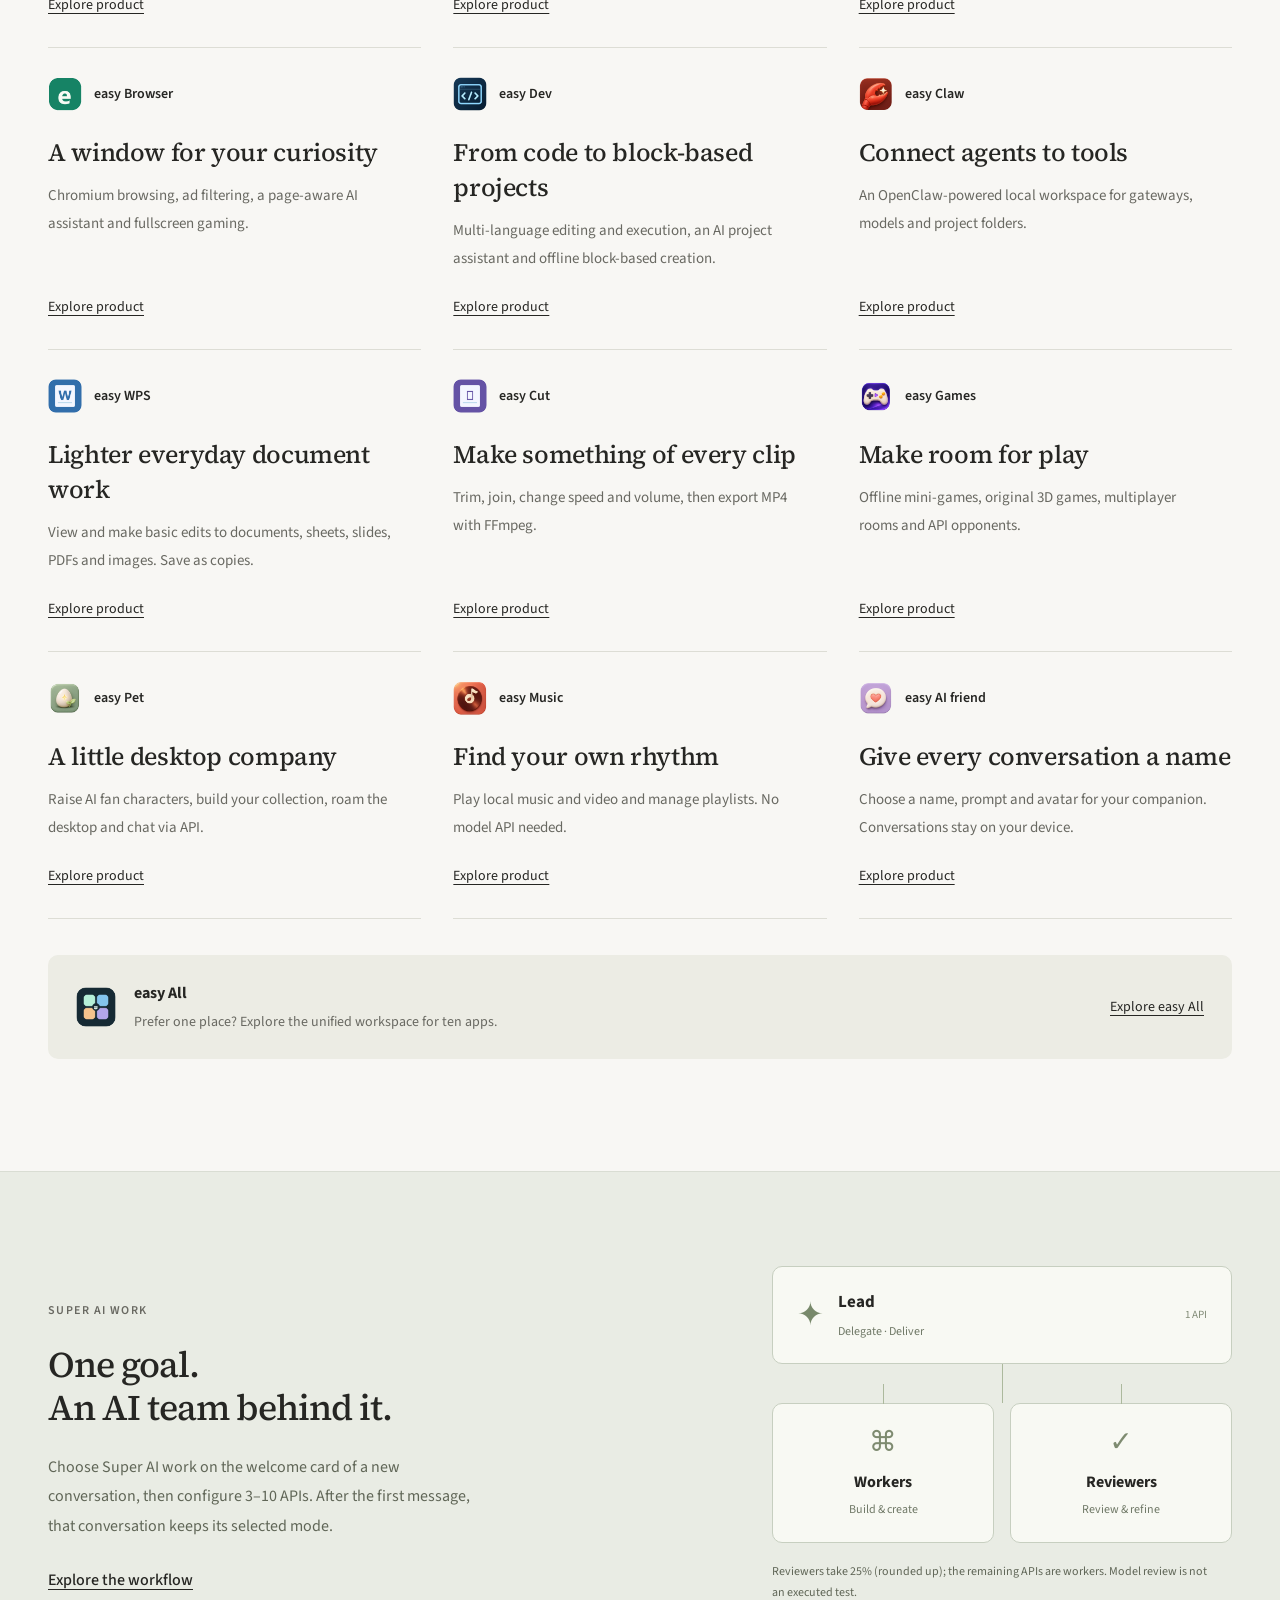
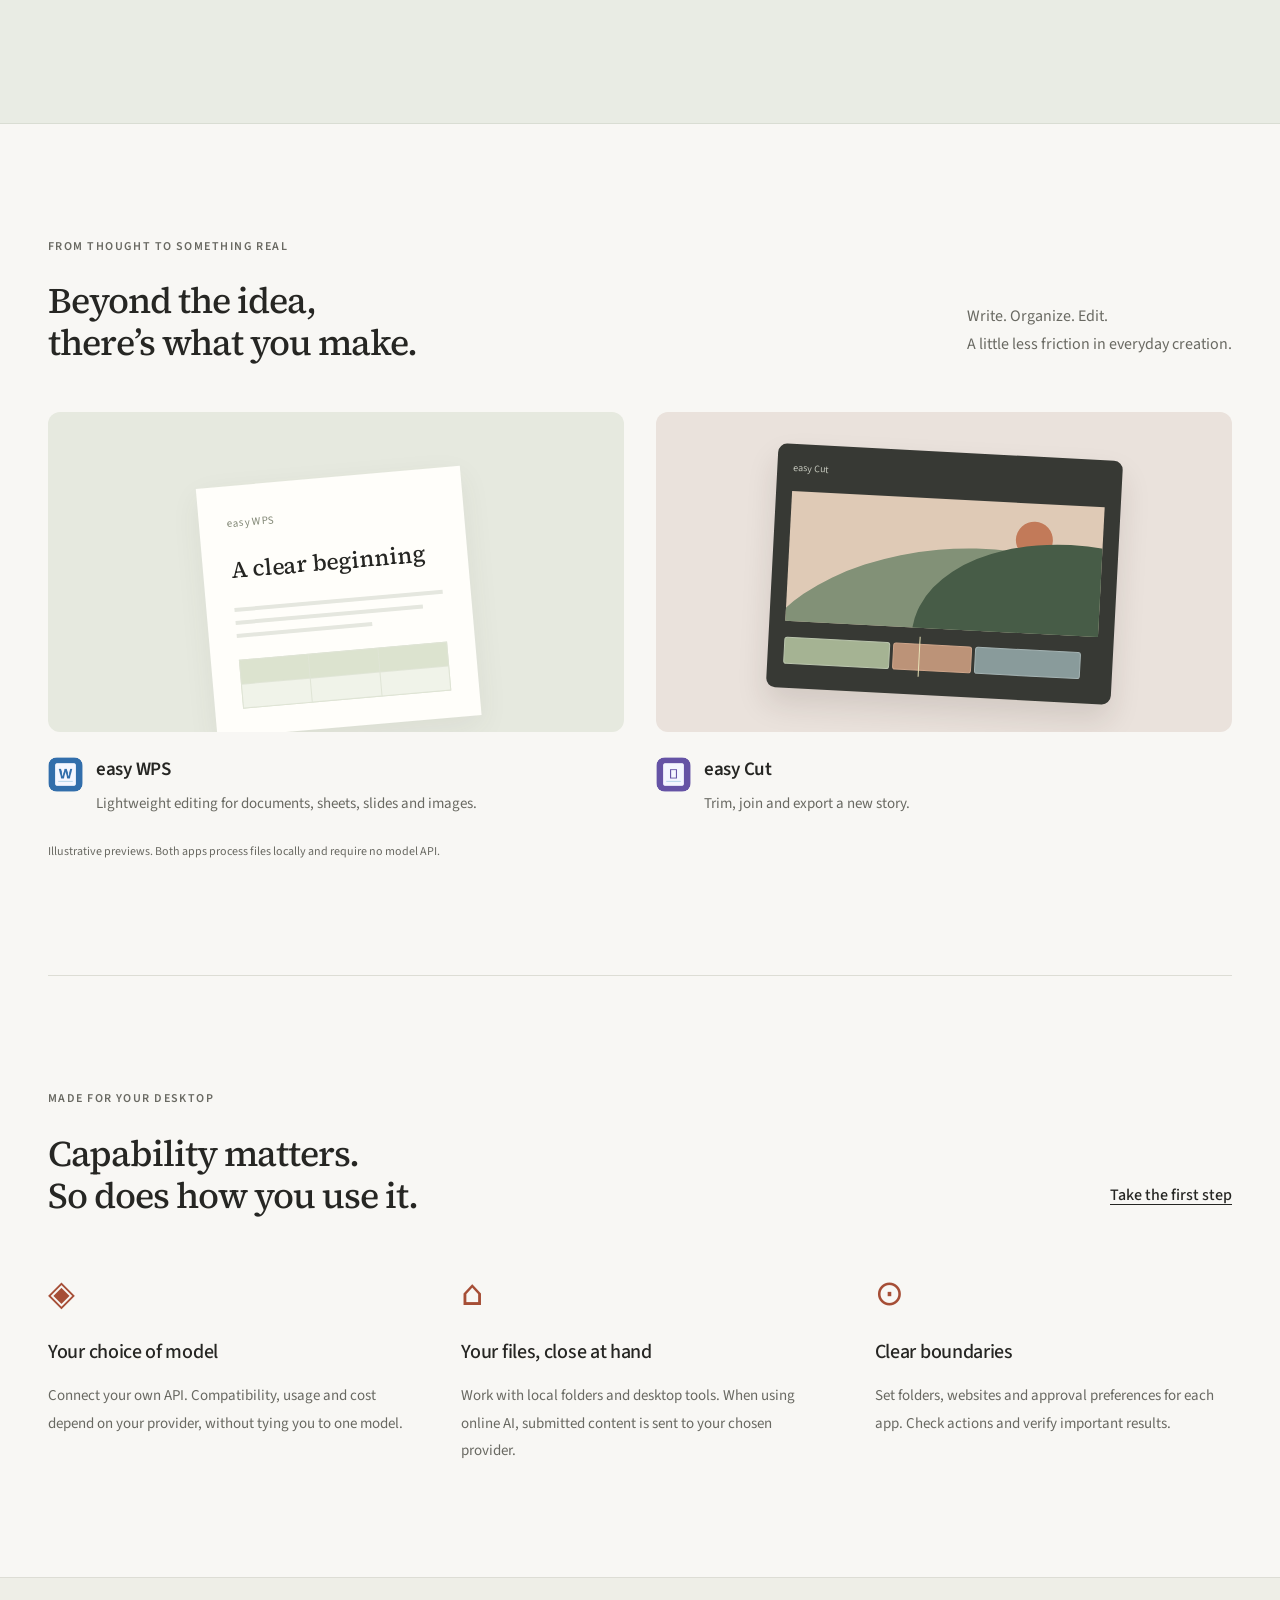
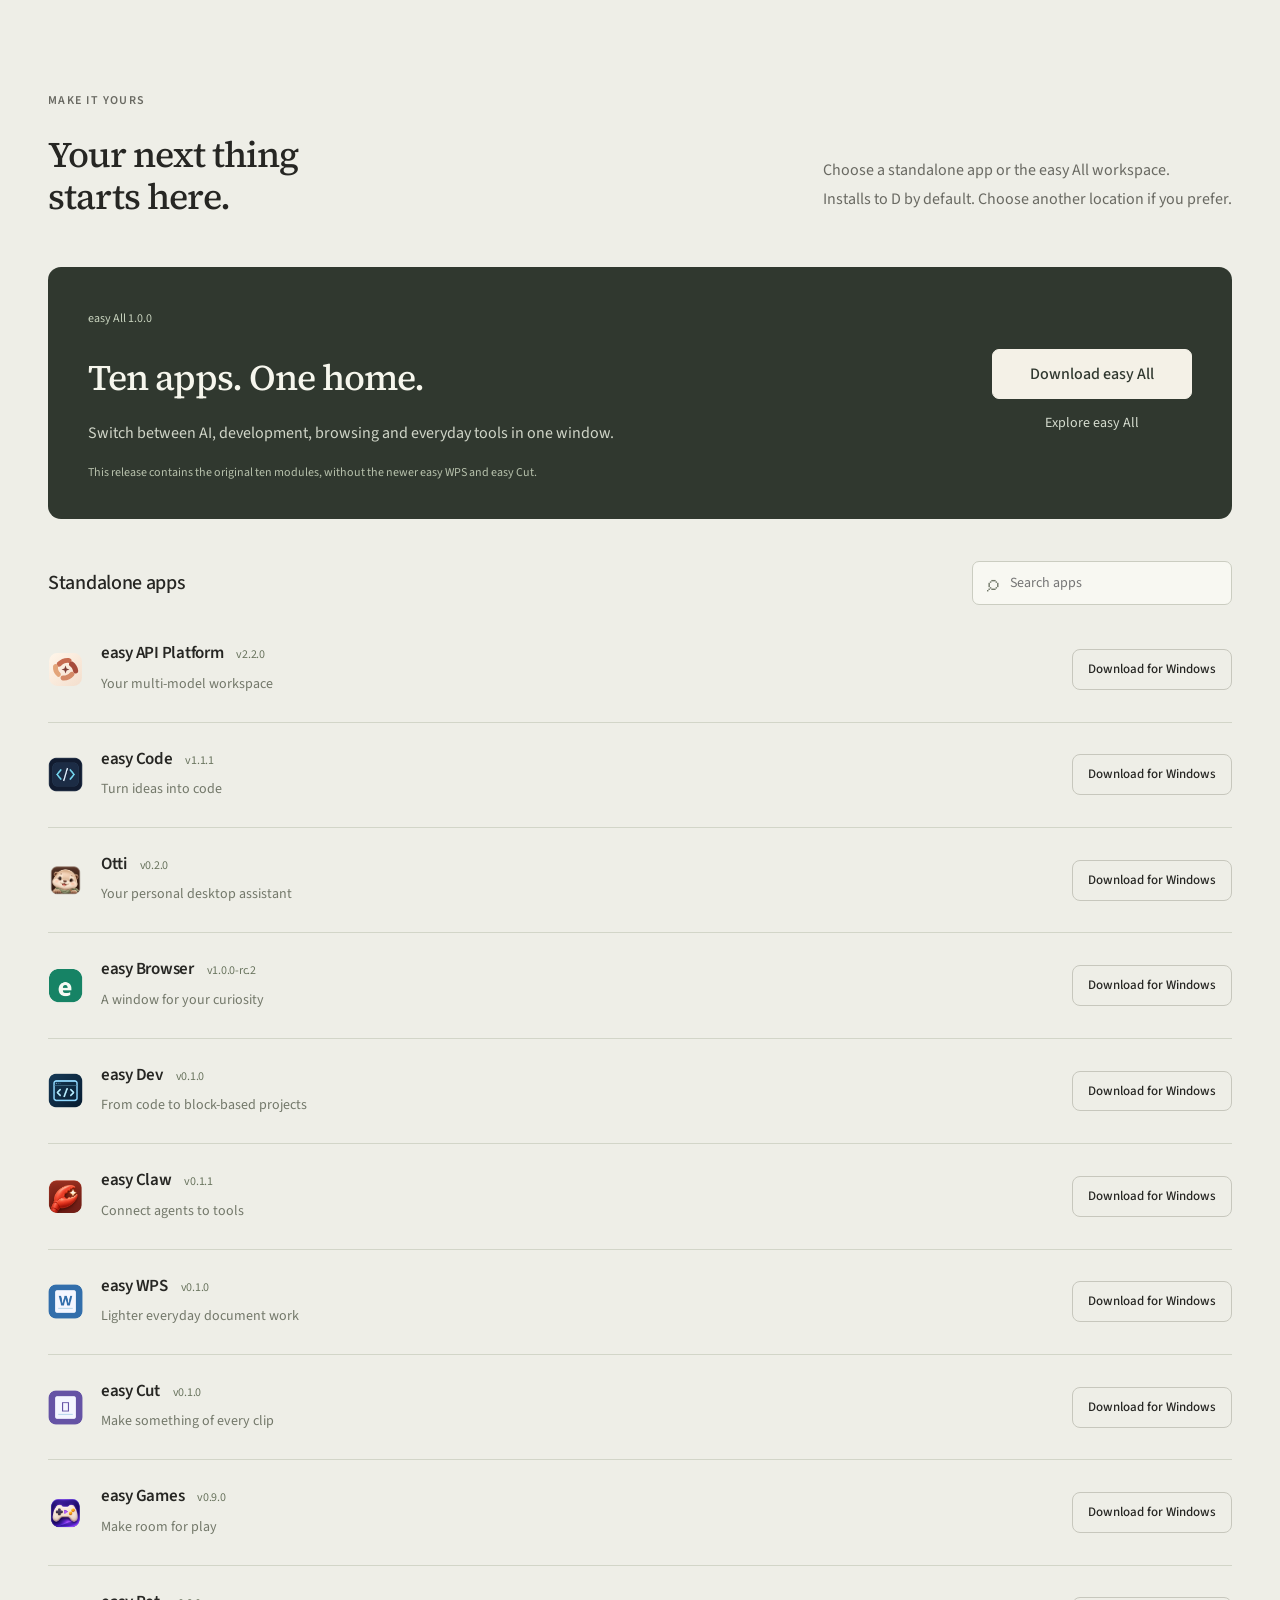
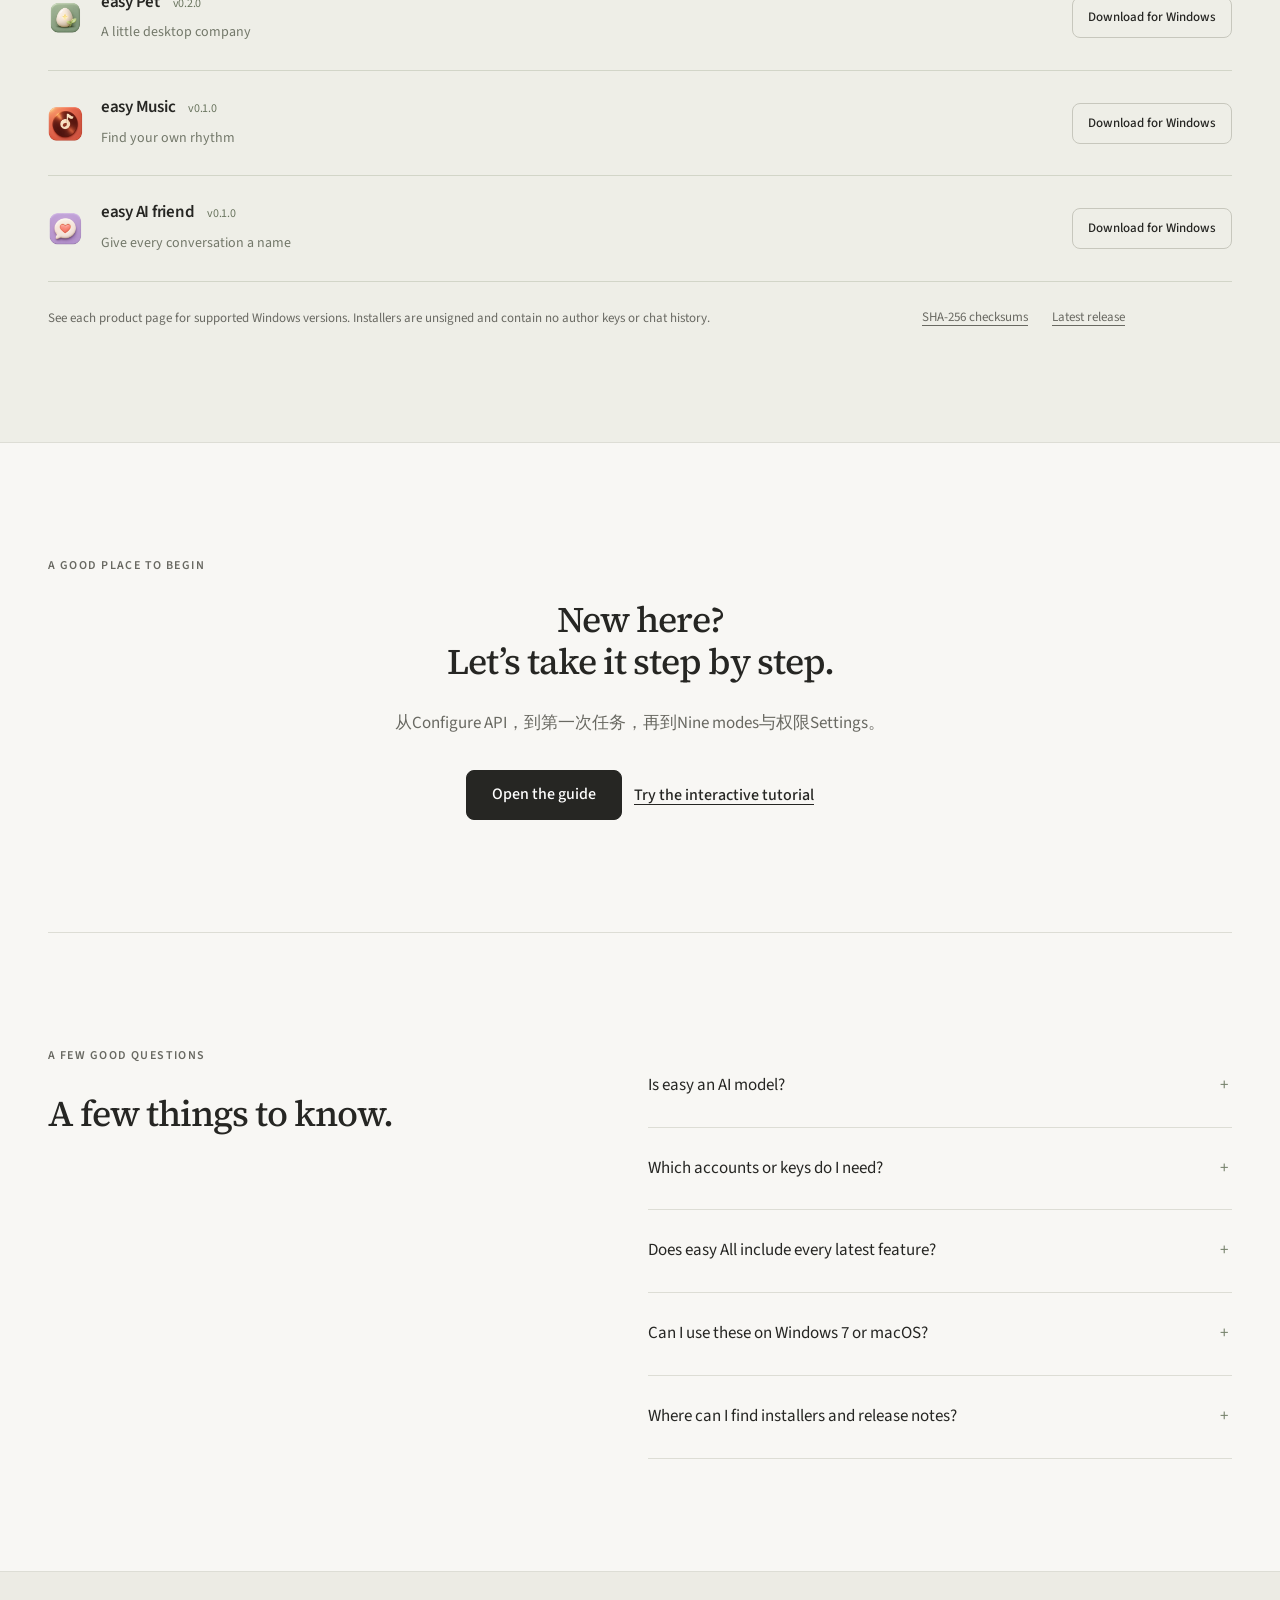
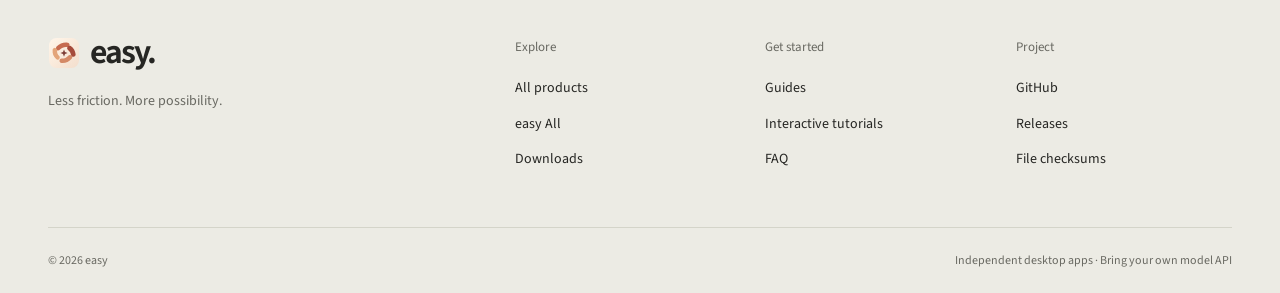
==== commit f555ce87: "Publish Create mode and per-user GitHub plugin uploads" ====
--- a/index.html
+++ b/index.html
@@ -1,18 +1,35 @@
-<!doctype html><html lang="zh-CN"><head><meta charset="UTF-8"><meta name="viewport" content="width=device-width,initial-scale=1"><meta name="theme-color" content="#f8f7f4"><meta name="description" content="easy 应用家族：AI 工作台、编码、桌面助理、浏览器、文档与视频工具，还有游戏、宠物与音乐。独立安装，连接自己的 API。"><meta property="og:title" content="easy · 把想法，变成下一步"><meta property="og:description" content="为工作、创作与日常，找到顺手的桌面工具。"><meta property="og:type" content="website"><title>easy · 把想法，变成下一步</title><link rel="icon" href="assets/easy-api.svg" type="image/svg+xml"><link rel="stylesheet" href="styles.css"><link rel="stylesheet" href="refinements.css"><link rel="stylesheet" href="typography.css"><link rel="stylesheet" href="commercial.css"><script defer src="i18n/data.js"></script><script defer src="i18n/recent.js"></script><script defer src="i18n/dev.js"></script><script defer src="i18n/all.js"></script><script defer src="i18n/nov19.js"></script><script defer src="i18n/commercial.js"></script><script defer src="i18n/ui.js"></script><script defer src="config.js"></script><script defer src="site.js"></script><script defer src="motion.js"></script><script defer src="tutorials.js"></script><script defer src="commercial.js"></script></head><body class="commercial-home"><a class="skip" href="#main">跳到主要内容</a><header class="header commercial-header"><div class="nav-shell"><a class="brand" href="index.html" aria-label="easy 首页"><img src="assets/easy-api.svg" alt=""><span>easy<span class="brand-dot">.</span></span></a>
-<button class="nav-toggle" type="button" aria-expanded="false" aria-controls="site-nav" aria-label="打开导航"><span></span><span></span></button>
-<div class="site-nav" id="site-nav"><nav aria-label="主导航"><details class="product-menu"><summary>产品<span class="chevron" aria-hidden="true"></span></summary><div class="mega-menu"><div class="mega-label">找到你的下一件工具</div><div class="mega-grid"><a href="guide.html#modes"><img src="assets/easy-api.svg" alt=""><span>easy API平台<small>多模型 AI 工作台</small></span></a><a href="guide.html#guide-code"><img src="assets/easy-code.png" alt=""><span>easy Code<small>把想法写成代码</small></span></a><a href="guide.html#guide-otti"><img src="assets/otti.png" alt=""><span>Otti<small>你的私人桌面助理</small></span></a><a href="browser.html"><img src="assets/easy-browser.png" alt=""><span>easy Browser<small>为好奇心打开窗口</small></span></a><a href="dev.html"><img src="assets/easy-dev.png" alt=""><span>easy Dev<small>从代码，到积木创作</small></span></a><a href="claw.html"><img src="assets/easy-claw.png" alt=""><span>easy Claw<small>让智能体连接工具</small></span></a><a href="wps.html"><img src="assets/easy-wps.png" alt=""><span>easy WPS<small>轻量处理日常文档</small></span></a><a href="cut.html"><img src="assets/easy-cut.png" alt=""><span>easy Cut<small>让片段，成为作品</small></span></a><a href="games.html"><img src="assets/easy-games.png" alt=""><span>easy Games<small>给日常一点游戏时间</small></span></a><a href="pet.html"><img src="assets/easy-pet.png" alt=""><span>easy Pet<small>多一个桌面小伙伴</small></span></a><a href="music.html"><img src="assets/easy-music.png" alt=""><span>easy Music<small>听见自己的节奏</small></span></a><a href="friend.html"><img src="assets/easy-friend.png" alt=""><span>easy AI friend<small>让对话，有自己的名字</small></span></a></div><a class="mega-all" href="all.html">认识 easy All · 十款应用的统一入口</a></div></details><a href="guide.html">使用指南</a><a href="index.html#approach">我们的方式</a></nav><div class="nav-actions"><select data-easy-language aria-label="语言 / Language"><option value="zh-CN">简体中文</option><option value="en">English</option></select><a class="button small" href="index.html#downloads">下载应用</a></div></div></div></header>
-<main id="main">
-<section class="launch-hero wrap"><div class="launch-copy"><a class="release-note" href="#collaboration"><span class="release-dot"></span>认识 Super AI work：让多个 API 协作</a><h1>把想法，<br><em>变成下一步。</em></h1><p class="launch-lead">为工作、创作与日常，<br>找到真正顺手的 AI 工具。</p><div class="hero-actions"><a class="button" href="#downloads">开始使用 easy</a><a class="button outline" href="#products">探索所有产品</a></div><p class="hero-footnote">Windows 桌面应用 · 自备模型 API · 中文 / English</p></div><div class="launch-visual"><svg class="editorial-sun" viewBox="0 0 200 200" aria-hidden="true"><g fill="none" stroke="currentColor" stroke-width="5" stroke-linecap="round"><path d="M100 16v30m0 108v30M16 100h30m108 0h30M40 40l22 22m76 76 22 22M40 160l22-22m76-76 22-22M67 22l12 29m42 98 12 29M22 67l29 12m98 42 29 12M22 133l29-12m98-42 29-12M67 178l12-29m42-98 12-29"/><circle cx="100" cy="100" r="34"/></g></svg><div class="product-showcase"><div class="showcase-bar"><span class="showcase-wordmark">easy<span>.</span></span><span>产品交互演示</span></div><div class="showcase-tabs" role="tablist" aria-label="选择演示"><button id="tab-work" role="tab" aria-selected="true" aria-controls="showcase-work" data-showcase="work">工作与创作</button><button id="tab-code" role="tab" aria-selected="false" aria-controls="showcase-code" data-showcase="code" tabindex="-1">编写代码</button><button id="tab-otti" role="tab" aria-selected="false" aria-controls="showcase-otti" data-showcase="otti" tabindex="-1">桌面助理</button></div><section class="showcase-panel" id="showcase-work" role="tabpanel" aria-labelledby="tab-work" ><span class="preview-file">项目计划.md</span><h3>从一个想法开始。</h3><p>把零散的资料，整理成清晰的下一步。</p><ul class="paper-checks"><li>梳理项目目标</li><li>拆解可执行步骤</li><li>把成果保存到工作目录</li></ul><div class="paper-foot"><img src="assets/easy-api.svg" alt=""><span>easy API平台 / Work</span></div></section><section class="showcase-panel" id="showcase-code" role="tabpanel" aria-labelledby="tab-code" hidden><span class="preview-file">hello.py</span><h3>让思路，落在代码里。</h3><pre aria-label="代码示例"><code><span class="code-comment"># A small beginning</span>
-def hello(name):
-    return f"Hello, {name}"
+<!doctype html><html lang="zh-CN"><head><meta charset="UTF-8"><meta name="viewport" content="width=device-width,initial-scale=1"><meta name="theme-color" content="#f8f7f4"><meta name="description" content="easy 应用家族：AI 工作台、编码、桌面助理、浏览器、文档与视频工具，还有游戏、宠物与音乐。独立安装，连接自己的 API。"><meta property="og:title" content="easy · 把想法，变成下一步"><meta property="og:description" content="为工作、创作与日常，找到顺手的桌面工具。"><meta property="og:type" content="website"><title>easy · 把想法，变成下一步</title><link rel="icon" href="assets/easy-api.svg" type="image/svg+xml"><link rel="stylesheet" href="styles.css"><link rel="stylesheet" href="refinements.css"><link rel="stylesheet" href="typography.css"><link rel="stylesheet" href="commercial.css"><script defer src="i18n/data.js"></script><script defer src="i18n/recent.js"></script><script defer src="i18n/dev.js"></script><script defer src="i18n/all.js"></script><script defer src="i18n/nov19.js"></script><script defer src="i18n/commercial.js"></script><script defer src="i18n/ui.js"></script><script defer src="config.js"></script><script defer src="site.js"></script><script defer src="motion.js"></script><script defer src="tutorials.js"></script><script defer src="commercial.js"></script></head><body class="commercial-home"><a class="skip" href="#main">跳到主要内容</a><header class="header commercial-header"><div class="nav-shell"><a class="brand" href="index.html" aria-label="easy 首页"><img src="assets/easy-api.svg" alt=""><span>easy<span class="brand-dot">.</span></span></a> 
-print(hello("easy"))</code></pre><div class="paper-foot"><img src="assets/easy-code.png" alt=""><span>easy Code</span></div></section><section class="showcase-panel" id="showcase-otti" role="tabpanel" aria-labelledby="tab-otti" hidden><span class="preview-file">Otti</span><div class="preview-otti"><img src="assets/otti-mascot.png" alt="Otti 水獭吉祥物"><h3>有个帮手，也有自己的节奏。</h3><p>任务、权限与进度，始终看得见。</p></div></section><div class="preview-composer"><span>接下来，你想做什么？</span><span class="preview-send" aria-hidden="true">✦</span></div></div><p class="preview-caption">界面示意，不会调用模型或执行操作。</p></div></section>
-<div class="purpose-strip wrap"><span>WORK. CREATE. MAKE IT EASY.</span><p>你的模型。你的电脑。你的工作方式。</p></div>
-<section id="products" class="wrap section product-section"><div class="section-heading"><div><p class="eyebrow">THE EASY FAMILY</p><h2>好工具，<br>各有所长。</h2></div><p>不必一次装下全部。<br>从眼前的一件事，选一个适合你的开始。</p></div><div class="product-filters" role="group" aria-label="产品分类"><button type="button" data-filter="all" aria-pressed="true">全部产品</button><button type="button" data-filter="work" aria-pressed="false">工作与效率</button><button type="button" data-filter="build" aria-pressed="false">开发与智能体</button><button type="button" data-filter="life" aria-pressed="false">生活与陪伴</button></div><div class="product-grid"><article class="product-card" data-category="work"><div class="product-card-top"><img src="assets/easy-api.svg" alt="" loading="lazy"><span>easy API平台</span></div><h3>多模型 AI 工作台</h3><p>聊天、工作与创作，八种模式在一个空间衔接。</p><a href="guide.html#modes">了解产品<span class="sr-only"> easy API平台</span></a></article><article class="product-card" data-category="build"><div class="product-card-top"><img src="assets/easy-code.png" alt="" loading="lazy"><span>easy Code</span></div><h3>把想法写成代码</h3><p>多对话管理、项目文件编辑与命令执行，支持多 API 团队协作。</p><a href="guide.html#guide-code">了解产品<span class="sr-only"> easy Code</span></a></article><article class="product-card" data-category="work"><div class="product-card-top"><img src="assets/otti.png" alt="" loading="lazy"><span>Otti</span></div><h3>你的私人桌面助理</h3><p>在授权范围内完成网页与文件任务，把控制权留给你。</p><a href="guide.html#guide-otti">了解产品<span class="sr-only"> Otti</span></a></article><article class="product-card" data-category="work"><div class="product-card-top"><img src="assets/easy-browser.png" alt="" loading="lazy"><span>easy Browser</span></div><h3>为好奇心打开窗口</h3><p>Chromium 浏览器、广告过滤、网页 AI 助手与游戏全屏。</p><a href="browser.html">了解产品<span class="sr-only"> easy Browser</span></a></article><article class="product-card" data-category="build"><div class="product-card-top"><img src="assets/easy-dev.png" alt="" loading="lazy"><span>easy Dev</span></div><h3>从代码，到积木创作</h3><p>多语言编辑与运行、AI 项目助手，以及离线图形化创作。</p><a href="dev.html">了解产品<span class="sr-only"> easy Dev</span></a></article><article class="product-card" data-category="build"><div class="product-card-top"><img src="assets/easy-claw.png" alt="" loading="lazy"><span>easy Claw</span></div><h3>让智能体连接工具</h3><p>基于 OpenClaw 的本机工作台，管理网关、模型与工作目录。</p><a href="claw.html">了解产品<span class="sr-only"> easy Claw</span></a></article><article class="product-card" data-category="work"><div class="product-card-top"><img src="assets/easy-wps.png" alt="" loading="lazy"><span>easy WPS</span></div><h3>轻量处理日常文档</h3><p>查看和简易编辑文档、表格、演示、PDF 与图片，另存副本。</p><a href="wps.html">了解产品<span class="sr-only"> easy WPS</span></a></article><article class="product-card" data-category="work"><div class="product-card-top"><img src="assets/easy-cut.png" alt="" loading="lazy"><span>easy Cut</span></div><h3>让片段，成为作品</h3><p>裁剪、拼接、倍速与音量调整，使用 FFmpeg 导出 MP4。</p><a href="cut.html">了解产品<span class="sr-only"> easy Cut</span></a></article><article class="product-card" data-category="life"><div class="product-card-top"><img src="assets/easy-games.png" alt="" loading="lazy"><span>easy Games</span></div><h3>给日常一点游戏时间</h3><p>离线小游戏、原创 3D、房间联机与 API 对战。</p><a href="games.html">了解产品<span class="sr-only"> easy Games</span></a></article><article class="product-card" data-category="life"><div class="product-card-top"><img src="assets/easy-pet.png" alt="" loading="lazy"><span>easy Pet</span></div><h3>多一个桌面小伙伴</h3><p>AI 二创角色养成、图鉴收集、桌面漫步与 API 聊天。</p><a href="pet.html">了解产品<span class="sr-only"> easy Pet</span></a></article><article class="product-card" data-category="life"><div class="product-card-top"><img src="assets/easy-music.png" alt="" loading="lazy"><span>easy Music</span></div><h3>听见自己的节奏</h3><p>打开本地音乐与视频，管理播放列表，不需要模型 API。</p><a href="music.html">了解产品<span class="sr-only"> easy Music</span></a></article><article class="product-card" data-category="life"><div class="product-card-top"><img src="assets/easy-friend.png" alt="" loading="lazy"><span>easy AI friend</span></div><h3>让对话，有自己的名字</h3><p>自定义伙伴的名字、提示词和头像，对话保存在本机。</p><a href="friend.html">了解产品<span class="sr-only"> easy AI friend</span></a></article></div><a class="all-product-link" href="all.html"><img src="assets/easy-all.png" alt=""><span><strong>easy All</strong><span>偏爱统一入口？认识十款应用的整合工作台。</span></span><span class="all-link-label">了解整合版</span></a></section>
-<section id="collaboration" class="collaboration-section"><div class="wrap collaboration-layout"><div><p class="eyebrow">SUPER AI WORK</p><h2>一个目标，<br>一支 AI 团队。</h2><p>在新对话的欢迎卡片中选择 Super AI work，再配置 3–10 个 API。首条消息发出后，本对话始终使用已选方式。</p><a class="text-link" href="guide.html#super-work">了解协作流程</a></div><div class="team-diagram" aria-label="老板分配任务，工作层产出，测试审查后汇总交付"><div class="team-lead"><span>✦</span><div><strong>老板</strong><small>拆解目标 · 汇总交付</small></div><b>1 API</b></div><div class="team-line"></div><div class="team-workers"><div><span>⌘</span><strong>工作层</strong><small>编写与产出</small></div><div><span>✓</span><strong>测试层</strong><small>审查与反馈</small></div></div><p>测试层占 25%（向上取整），其余为工作层。模型审查不等于真实运行测试。</p></div></div></section>
-<section class="wrap section creation-section"><div class="section-heading"><div><p class="eyebrow">FROM THOUGHT TO SOMETHING REAL</p><h2>想法之外，<br>还有你的作品。</h2></div><p>写下，整理，剪辑。<br>让日常创作，少一点繁琐。</p></div><div class="creation-grid"><a class="creation-card document-creation" href="wps.html"><div class="creation-art"><div class="document-sheet"><span>easy WPS</span><strong>一个清晰的开始</strong><i></i><i></i><i></i><div class="document-table"><b></b><b></b><b></b><b></b><b></b><b></b></div></div></div><div class="creation-info"><img src="assets/easy-wps.png" alt=""><div><h3>easy WPS</h3><p>文档、表格、演示与图片的轻量编辑。</p></div></div></a><a class="creation-card video-creation" href="cut.html"><div class="creation-art"><div class="video-monitor"><span>easy Cut</span><div class="landscape-art"><span class="landscape-sun"></span><span class="landscape-hill"></span></div><div class="edit-timeline"><i></i><i></i><i></i><span></span></div></div></div><div class="creation-info"><img src="assets/easy-cut.png" alt=""><div><h3>easy Cut</h3><p>裁剪、拼接，再导出一段新的故事。</p></div></div></a></div><p class="creation-note">以上为功能示意。两款应用均在本机处理文件，不需要模型 API。</p></section>
-<section id="approach" class="approach-section wrap section"><p class="eyebrow">MADE FOR YOUR DESKTOP</p><div class="approach-heading"><h2>能力很重要。<br>如何使用，同样重要。</h2><a class="text-link" href="guide.html#start">从第一步开始</a></div><div class="approach-grid"><article><span class="approach-icon">◈</span><h3>模型，由你选择</h3><p>连接自己的 API。兼容性、用量与费用以所选服务为准，不绑定单一模型。</p></article><article><span class="approach-icon">⌂</span><h3>文件，留在手边</h3><p>桌面工作目录与本地工具衔接。使用在线 AI 时，提交的内容会发送给你选择的模型服务。</p></article><article><span class="approach-icon">⊙</span><h3>边界，清楚可见</h3><p>按应用设置工作目录、网站与批准方式。查看操作内容，重要任务先验证结果。</p></article></div></section>
-<section id="downloads" class="downloads commercial-downloads"><div class="wrap section"><div class="section-heading"><div><p class="eyebrow">MAKE IT YOURS</p><h2>下一件事，<br>从这里开始。</h2></div><p>选择独立应用，或 easy All 统一工作台。<br>默认安装到 D 盘，可自行更改。</p></div><div class="suite"><div><span class="pill">easy All 1.0.0</span><h3>十款应用。一个入口。</h3><p>同一窗口切换 AI、开发、浏览与生活工具。</p><small>此版本包含原十款模块，不含新增的 easy WPS 与 easy Cut。</small></div><div class="suite-action"><a class="button" data-asset="easy-All-1.0.0-Setup.exe" data-release="v2026.11.11-all" href="https://github.com/LanDeQi-d/easyAPI/releases">下载 easy All</a><a href="all.html">了解整合版</a></div></div><div class="download-toolbar"><h3>独立应用</h3><label class="download-search"><span class="sr-only">搜索应用</span><span aria-hidden="true">⌕</span><input type="search" id="download-search" placeholder="搜索应用" aria-label="搜索应用"></label></div><div class="download-list"><article id="download-api" data-download-name="easy API平台 多模型 AI 工作台 Your multi-model workspace"><img src="assets/easy-api.svg" alt="" loading="lazy"><div><h3>easy API平台 <span>v2.1.1</span></h3><p>多模型 AI 工作台</p></div><a class="button outline small" data-asset="easy-API-2.1.1-Setup.exe" data-release="v2026.11.21-conversations" href="https://github.com/LanDeQi-d/easyAPI/releases">下载 Windows 版<span class="sr-only"> easy API平台</span></a></article><article id="download-code" data-download-name="easy Code 把想法写成代码 Turn ideas into code"><img src="assets/easy-code.png" alt="" loading="lazy"><div><h3>easy Code <span>v1.1.1</span></h3><p>把想法写成代码</p></div><a class="button outline small" data-asset="easy-Code-1.1.1-Setup.exe" data-release="v2026.11.21-conversations" href="https://github.com/LanDeQi-d/easyAPI/releases">下载 Windows 版<span class="sr-only"> easy Code</span></a></article><article id="download-otti" data-download-name="Otti 你的私人桌面助理 Your personal desktop assistant"><img src="assets/otti.png" alt="" loading="lazy"><div><h3>Otti <span>v0.2.0</span></h3><p>你的私人桌面助理</p></div><a class="button outline small" data-asset="Otti-0.2.0-Setup.exe" data-release="v2026.11.10" href="https://github.com/LanDeQi-d/easyAPI/releases">下载 Windows 版<span class="sr-only"> Otti</span></a></article><article id="download-browser" data-download-name="easy Browser 为好奇心打开窗口 A window for your curiosity"><img src="assets/easy-browser.png" alt="" loading="lazy"><div><h3>easy Browser <span>v1.0.0-rc.2</span></h3><p>为好奇心打开窗口</p></div><a class="button outline small" data-asset="easy-Browser-1.0.0-rc.2-Setup.exe" data-release="v2026.11.10" href="https://github.com/LanDeQi-d/easyAPI/releases">下载 Windows 版<span class="sr-only"> easy Browser</span></a></article><article id="download-dev" data-download-name="easy Dev 从代码，到积木创作 From code to block-based projects"><img src="assets/easy-dev.png" alt="" loading="lazy"><div><h3>easy Dev <span>v0.1.0</span></h3><p>从代码，到积木创作</p></div><a class="button outline small" data-asset="easy-Dev-0.1.0-Setup.exe" data-release="v2026.11.10-dev-claw" href="https://github.com/LanDeQi-d/easyAPI/releases">下载 Windows 版<span class="sr-only"> easy Dev</span></a></article><article id="download-claw" data-download-name="easy Claw 让智能体连接工具 Connect agents to tools"><img src="assets/easy-claw.png" alt="" loading="lazy"><div><h3>easy Claw <span>v0.1.1</span></h3><p>让智能体连接工具</p></div><a class="button outline small" data-asset="easy-Claw-0.1.1-Setup.exe" data-release="v2026.11.10-dev-claw" href="https://github.com/LanDeQi-d/easyAPI/releases">下载 Windows 版<span class="sr-only"> easy Claw</span></a></article><article id="download-wps" data-download-name="easy WPS 轻量处理日常文档 Lighter everyday document work"><img src="assets/easy-wps.png" alt="" loading="lazy"><div><h3>easy WPS <span>v0.1.0</span></h3><p>轻量处理日常文档</p></div><a class="button outline small" data-asset="easy-WPS-0.1.0-Setup.exe" data-release="v2026.11.19-work" href="https://github.com/LanDeQi-d/easyAPI/releases">下载 Windows 版<span class="sr-only"> easy WPS</span></a></article><article id="download-cut" data-download-name="easy Cut 让片段，成为作品 Make something of every clip"><img src="assets/easy-cut.png" alt="" loading="lazy"><div><h3>easy Cut <span>v0.1.0</span></h3><p>让片段，成为作品</p></div><a class="button outline small" data-asset="easy-Cut-0.1.0-Setup.exe" data-release="v2026.11.19-work" href="https://github.com/LanDeQi-d/easyAPI/releases">下载 Windows 版<span class="sr-only"> easy Cut</span></a></article><article id="download-games" data-download-name="easy Games 给日常一点游戏时间 Make room for play"><img src="assets/easy-games.png" alt="" loading="lazy"><div><h3>easy Games <span>v0.9.0</span></h3><p>给日常一点游戏时间</p></div><a class="button outline small" data-asset="easy-Games-0.9.0-Setup.exe" data-release="v2026.11.10" href="https://github.com/LanDeQi-d/easyAPI/releases">下载 Windows 版<span class="sr-only"> easy Games</span></a></article><article id="download-pet" data-download-name="easy Pet 多一个桌面小伙伴 A little desktop company"><img src="assets/easy-pet.png" alt="" loading="lazy"><div><h3>easy Pet <span>v0.2.0</span></h3><p>多一个桌面小伙伴</p></div><a class="button outline small" data-asset="easy-Pet-0.2.0-Setup.exe" data-release="v2026.11.10" href="https://github.com/LanDeQi-d/easyAPI/releases">下载 Windows 版<span class="sr-only"> easy Pet</span></a></article><article id="download-music" data-download-name="easy Music 听见自己的节奏 Find your own rhythm"><img src="assets/easy-music.png" alt="" loading="lazy"><div><h3>easy Music <span>v0.1.0</span></h3><p>听见自己的节奏</p></div><a class="button outline small" data-asset="easy-Music-0.1.0-Setup.exe" data-release="v2026.11.10" href="https://github.com/LanDeQi-d/easyAPI/releases">下载 Windows 版<span class="sr-only"> easy Music</span></a></article><article id="download-friend" data-download-name="easy AI friend 让对话，有自己的名字 Give every conversation a name"><img src="assets/easy-friend.png" alt="" loading="lazy"><div><h3>easy AI friend <span>v0.1.0</span></h3><p>让对话，有自己的名字</p></div><a class="button outline small" data-asset="easy-AI-Friend-0.1.0-Setup.exe" data-release="v2026.11.10" href="https://github.com/LanDeQi-d/easyAPI/releases">下载 Windows 版<span class="sr-only"> easy AI friend</span></a></article></div><p id="download-empty" role="status" hidden>没有找到匹配的应用，请试试其他关键词。</p><div class="download-meta"><p>支持的系统版本请查看各产品介绍页。安装包未签名，不包含作者的密钥或聊天记录。</p><a href="SHA256SUMS.txt" download>SHA-256 文件校验</a><a id="release-link" data-release="v2026.11.21-conversations" href="https://github.com/LanDeQi-d/easyAPI/releases">查看最新发布</a></div><p id="download-help" hidden role="status">GitHub Releases</p></div></section>
-<section class="guide-teaser wrap section"><p class="eyebrow">A GOOD PLACE TO BEGIN</p><h2>第一次使用？<br>我们一步步来。</h2><p>从配置 API，到第一次任务，再到八种模式与权限设置。</p><div class="hero-actions"><a class="button" href="guide.html">打开使用指南</a><a class="text-link" href="guide.html#tutorials">跟着交互式教程试一遍</a></div></section>
-<section id="faq" class="wrap section faq"><div><p class="eyebrow">A FEW GOOD QUESTIONS</p><h2>你可能还想知道。</h2></div><div><details><summary>easy 是一个 AI 模型吗？</summary><p>easy 是一组独立开发的桌面应用，不提供自有基础模型。需要 AI 的功能使用你自行配置的模型 API；浏览、音乐、基础文档和视频工具可不使用 AI。</p></details><details><summary>需要哪些账号或密钥？</summary><p>AI 功能需要你提供兼容服务的 API 地址、模型与 API Key。模型费用由对应服务商计收，具体能力取决于模型与接口。多款应用支持读取 easy API平台的设置。</p></details><details><summary>整合版包含所有最新功能吗？</summary><p>easy All 1.0.0 是原十款模块的整合快照。新增的 easy WPS、easy Cut，以及之后的独立版更新不代表已同步进入整合版。请查看版本说明，按需要选择独立版。</p></details><details><summary>能在 Windows 7 或 macOS 上使用吗？</summary><p>easy All 支持 Windows 10 及以上 64 位。独立应用的系统要求以产品页为准；easy Games 有 Windows 7 兼容设计。本页没有提供 macOS 安装包。</p></details><details><summary>如何查看安装包和版本记录？</summary><p>下载按钮连接 GitHub Releases。你可以在那里核对版本说明，也可使用本站的 SHA-256 校验文件检查安装包。若下载失败，请稍后重试或直接访问发布页。</p></details></div></section>
+<button class="nav-toggle" type="button" aria-expanded="false" aria-controls="site-nav" aria-label="打开导航"><span></span><span></span></button>+
+<div class="site-nav" id="site-nav"><nav aria-label="主导航"><details class="product-menu"><summary>产品<span class="chevron" aria-hidden="true"></span></summary><div class="mega-menu"><div class="mega-label">找到你的下一件工具</div><div class="mega-grid"><a href="guide.html#modes"><img src="assets/easy-api.svg" alt=""><span>easy API平台<small>多模型 AI 工作台</small></span></a><a href="guide.html#guide-code"><img src="assets/easy-code.png" alt=""><span>easy Code<small>把想法写成代码</small></span></a><a href="guide.html#guide-otti"><img src="assets/otti.png" alt=""><span>Otti<small>你的私人桌面助理</small></span></a><a href="browser.html"><img src="assets/easy-browser.png" alt=""><span>easy Browser<small>为好奇心打开窗口</small></span></a><a href="dev.html"><img src="assets/easy-dev.png" alt=""><span>easy Dev<small>从代码，到积木创作</small></span></a><a href="claw.html"><img src="assets/easy-claw.png" alt=""><span>easy Claw<small>让智能体连接工具</small></span></a><a href="wps.html"><img src="assets/easy-wps.png" alt=""><span>easy WPS<small>轻量处理日常文档</small></span></a><a href="cut.html"><img src="assets/easy-cut.png" alt=""><span>easy Cut<small>让片段，成为作品</small></span></a><a href="games.html"><img src="assets/easy-games.png" alt=""><span>easy Games<small>给日常一点游戏时间</small></span></a><a href="pet.html"><img src="assets/easy-pet.png" alt=""><span>easy Pet<small>多一个桌面小伙伴</small></span></a><a href="music.html"><img src="assets/easy-music.png" alt=""><span>easy Music<small>听见自己的节奏</small></span></a><a href="friend.html"><img src="assets/easy-friend.png" alt=""><span>easy AI friend<small>让对话，有自己的名字</small></span></a></div><a class="mega-all" href="all.html">认识 easy All · 十款应用的统一入口</a></div></details><a href="guide.html">使用指南</a><a href="index.html#approach">我们的方式</a></nav><div class="nav-actions"><select data-easy-language aria-label="语言 / Language"><option value="zh-CN">简体中文</option><option value="en">English</option></select><a class="button small" href="index.html#downloads">下载应用</a></div></div></div></header>+
+<main id="main">+
+<section class="launch-hero wrap"><div class="launch-copy"><a class="release-note" href="#collaboration"><span class="release-dot"></span>认识 Super AI work：让多个 API 协作</a><h1>把想法，<br><em>变成下一步。</em></h1><p class="launch-lead">为工作、创作与日常，<br>找到真正顺手的 AI 工具。</p><div class="hero-actions"><a class="button" href="#downloads">开始使用 easy</a><a class="button outline" href="#products">探索所有产品</a></div><p class="hero-footnote">Windows 桌面应用 · 自备模型 API · 中文 / English</p></div><div class="launch-visual"><svg class="editorial-sun" viewBox="0 0 200 200" aria-hidden="true"><g fill="none" stroke="currentColor" stroke-width="5" stroke-linecap="round"><path d="M100 16v30m0 108v30M16 100h30m108 0h30M40 40l22 22m76 76 22 22M40 160l22-22m76-76 22-22M67 22l12 29m42 98 12 29M22 67l29 12m98 42 29 12M22 133l29-12m98-42 29-12M67 178l12-29m42-98 12-29"/><circle cx="100" cy="100" r="34"/></g></svg><div class="product-showcase"><div class="showcase-bar"><span class="showcase-wordmark">easy<span>.</span></span><span>产品交互演示</span></div><div class="showcase-tabs" role="tablist" aria-label="选择演示"><button id="tab-work" role="tab" aria-selected="true" aria-controls="showcase-work" data-showcase="work">工作与创作</button><button id="tab-code" role="tab" aria-selected="false" aria-controls="showcase-code" data-showcase="code" tabindex="-1">编写代码</button><button id="tab-otti" role="tab" aria-selected="false" aria-controls="showcase-otti" data-showcase="otti" tabindex="-1">桌面助理</button></div><section class="showcase-panel" id="showcase-work" role="tabpanel" aria-labelledby="tab-work" ><span class="preview-file">项目计划.md</span><h3>从一个想法开始。</h3><p>把零散的资料，整理成清晰的下一步。</p><ul class="paper-checks"><li>梳理项目目标</li><li>拆解可执行步骤</li><li>把成果保存到工作目录</li></ul><div class="paper-foot"><img src="assets/easy-api.svg" alt=""><span>easy API平台 / Work</span></div></section><section class="showcase-panel" id="showcase-code" role="tabpanel" aria-labelledby="tab-code" hidden><span class="preview-file">hello.py</span><h3>让思路，落在代码里。</h3><pre aria-label="代码示例"><code><span class="code-comment"># A small beginning</span>+
+def hello(name):+
+    return f"Hello, {name}"+
++
+print(hello("easy"))</code></pre><div class="paper-foot"><img src="assets/easy-code.png" alt=""><span>easy Code</span></div></section><section class="showcase-panel" id="showcase-otti" role="tabpanel" aria-labelledby="tab-otti" hidden><span class="preview-file">Otti</span><div class="preview-otti"><img src="assets/otti-mascot.png" alt="Otti 水獭吉祥物"><h3>有个帮手，也有自己的节奏。</h3><p>任务、权限与进度，始终看得见。</p></div></section><div class="preview-composer"><span>接下来，你想做什么？</span><span class="preview-send" aria-hidden="true">✦</span></div></div><p class="preview-caption">界面示意，不会调用模型或执行操作。</p></div></section>+
+<div class="purpose-strip wrap"><span>WORK. CREATE. MAKE IT EASY.</span><p>你的模型。你的电脑。你的工作方式。</p></div>+
+<section id="products" class="wrap section product-section"><div class="section-heading"><div><p class="eyebrow">THE EASY FAMILY</p><h2>好工具，<br>各有所长。</h2></div><p>不必一次装下全部。<br>从眼前的一件事，选一个适合你的开始。</p></div><div class="product-filters" role="group" aria-label="产品分类"><button type="button" data-filter="all" aria-pressed="true">全部产品</button><button type="button" data-filter="work" aria-pressed="false">工作与效率</button><button type="button" data-filter="build" aria-pressed="false">开发与智能体</button><button type="button" data-filter="life" aria-pressed="false">生活与陪伴</button></div><div class="product-grid"><article class="product-card" data-category="work"><div class="product-card-top"><img src="assets/easy-api.svg" alt="" loading="lazy"><span>easy API平台</span></div><h3>多模型 AI 工作台</h3><p>聊天、工作与创作，九种模式在一个空间衔接。</p><a href="guide.html#modes">了解产品<span class="sr-only"> easy API平台</span></a></article><article class="product-card" data-category="build"><div class="product-card-top"><img src="assets/easy-code.png" alt="" loading="lazy"><span>easy Code</span></div><h3>把想法写成代码</h3><p>多对话管理、项目文件编辑与命令执行，支持多 API 团队协作。</p><a href="guide.html#guide-code">了解产品<span class="sr-only"> easy Code</span></a></article><article class="product-card" data-category="work"><div class="product-card-top"><img src="assets/otti.png" alt="" loading="lazy"><span>Otti</span></div><h3>你的私人桌面助理</h3><p>在授权范围内完成网页与文件任务，把控制权留给你。</p><a href="guide.html#guide-otti">了解产品<span class="sr-only"> Otti</span></a></article><article class="product-card" data-category="work"><div class="product-card-top"><img src="assets/easy-browser.png" alt="" loading="lazy"><span>easy Browser</span></div><h3>为好奇心打开窗口</h3><p>Chromium 浏览器、广告过滤、网页 AI 助手与游戏全屏。</p><a href="browser.html">了解产品<span class="sr-only"> easy Browser</span></a></article><article class="product-card" data-category="build"><div class="product-card-top"><img src="assets/easy-dev.png" alt="" loading="lazy"><span>easy Dev</span></div><h3>从代码，到积木创作</h3><p>多语言编辑与运行、AI 项目助手，以及离线图形化创作。</p><a href="dev.html">了解产品<span class="sr-only"> easy Dev</span></a></article><article class="product-card" data-category="build"><div class="product-card-top"><img src="assets/easy-claw.png" alt="" loading="lazy"><span>easy Claw</span></div><h3>让智能体连接工具</h3><p>基于 OpenClaw 的本机工作台，管理网关、模型与工作目录。</p><a href="claw.html">了解产品<span class="sr-only"> easy Claw</span></a></article><article class="product-card" data-category="work"><div class="product-card-top"><img src="assets/easy-wps.png" alt="" loading="lazy"><span>easy WPS</span></div><h3>轻量处理日常文档</h3><p>查看和简易编辑文档、表格、演示、PDF 与图片，另存副本。</p><a href="wps.html">了解产品<span class="sr-only"> easy WPS</span></a></article><article class="product-card" data-category="work"><div class="product-card-top"><img src="assets/easy-cut.png" alt="" loading="lazy"><span>easy Cut</span></div><h3>让片段，成为作品</h3><p>裁剪、拼接、倍速与音量调整，使用 FFmpeg 导出 MP4。</p><a href="cut.html">了解产品<span class="sr-only"> easy Cut</span></a></article><article class="product-card" data-category="life"><div class="product-card-top"><img src="assets/easy-games.png" alt="" loading="lazy"><span>easy Games</span></div><h3>给日常一点游戏时间</h3><p>离线小游戏、原创 3D、房间联机与 API 对战。</p><a href="games.html">了解产品<span class="sr-only"> easy Games</span></a></article><article class="product-card" data-category="life"><div class="product-card-top"><img src="assets/easy-pet.png" alt="" loading="lazy"><span>easy Pet</span></div><h3>多一个桌面小伙伴</h3><p>AI 二创角色养成、图鉴收集、桌面漫步与 API 聊天。</p><a href="pet.html">了解产品<span class="sr-only"> easy Pet</span></a></article><article class="product-card" data-category="life"><div class="product-card-top"><img src="assets/easy-music.png" alt="" loading="lazy"><span>easy Music</span></div><h3>听见自己的节奏</h3><p>打开本地音乐与视频，管理播放列表，不需要模型 API。</p><a href="music.html">了解产品<span class="sr-only"> easy Music</span></a></article><article class="product-card" data-category="life"><div class="product-card-top"><img src="assets/easy-friend.png" alt="" loading="lazy"><span>easy AI friend</span></div><h3>让对话，有自己的名字</h3><p>自定义伙伴的名字、提示词和头像，对话保存在本机。</p><a href="friend.html">了解产品<span class="sr-only"> easy AI friend</span></a></article></div><a class="all-product-link" href="all.html"><img src="assets/easy-all.png" alt=""><span><strong>easy All</strong><span>偏爱统一入口？认识十款应用的整合工作台。</span></span><span class="all-link-label">了解整合版</span></a></section>+
+<section id="collaboration" class="collaboration-section"><div class="wrap collaboration-layout"><div><p class="eyebrow">SUPER AI WORK</p><h2>一个目标，<br>一支 AI 团队。</h2><p>在新对话的欢迎卡片中选择 Super AI work，再配置 3–10 个 API。首条消息发出后，本对话始终使用已选方式。</p><a class="text-link" href="guide.html#super-work">了解协作流程</a></div><div class="team-diagram" aria-label="老板分配任务，工作层产出，测试审查后汇总交付"><div class="team-lead"><span>✦</span><div><strong>老板</strong><small>拆解目标 · 汇总交付</small></div><b>1 API</b></div><div class="team-line"></div><div class="team-workers"><div><span>⌘</span><strong>工作层</strong><small>编写与产出</small></div><div><span>✓</span><strong>测试层</strong><small>审查与反馈</small></div></div><p>测试层占 25%（向上取整），其余为工作层。模型审查不等于真实运行测试。</p></div></div></section>+
+<section class="wrap section creation-section"><div class="section-heading"><div><p class="eyebrow">FROM THOUGHT TO SOMETHING REAL</p><h2>想法之外，<br>还有你的作品。</h2></div><p>写下，整理，剪辑。<br>让日常创作，少一点繁琐。</p></div><div class="creation-grid"><a class="creation-card document-creation" href="wps.html"><div class="creation-art"><div class="document-sheet"><span>easy WPS</span><strong>一个清晰的开始</strong><i></i><i></i><i></i><div class="document-table"><b></b><b></b><b></b><b></b><b></b><b></b></div></div></div><div class="creation-info"><img src="assets/easy-wps.png" alt=""><div><h3>easy WPS</h3><p>文档、表格、演示与图片的轻量编辑。</p></div></div></a><a class="creation-card video-creation" href="cut.html"><div class="creation-art"><div class="video-monitor"><span>easy Cut</span><div class="landscape-art"><span class="landscape-sun"></span><span class="landscape-hill"></span></div><div class="edit-timeline"><i></i><i></i><i></i><span></span></div></div></div><div class="creation-info"><img src="assets/easy-cut.png" alt=""><div><h3>easy Cut</h3><p>裁剪、拼接，再导出一段新的故事。</p></div></div></a></div><p class="creation-note">以上为功能示意。两款应用均在本机处理文件，不需要模型 API。</p></section>+
+<section id="approach" class="approach-section wrap section"><p class="eyebrow">MADE FOR YOUR DESKTOP</p><div class="approach-heading"><h2>能力很重要。<br>如何使用，同样重要。</h2><a class="text-link" href="guide.html#start">从第一步开始</a></div><div class="approach-grid"><article><span class="approach-icon">◈</span><h3>模型，由你选择</h3><p>连接自己的 API。兼容性、用量与费用以所选服务为准，不绑定单一模型。</p></article><article><span class="approach-icon">⌂</span><h3>文件，留在手边</h3><p>桌面工作目录与本地工具衔接。使用在线 AI 时，提交的内容会发送给你选择的模型服务。</p></article><article><span class="approach-icon">⊙</span><h3>边界，清楚可见</h3><p>按应用设置工作目录、网站与批准方式。查看操作内容，重要任务先验证结果。</p></article></div></section>+
+<section id="downloads" class="downloads commercial-downloads"><div class="wrap section"><div class="section-heading"><div><p class="eyebrow">MAKE IT YOURS</p><h2>下一件事，<br>从这里开始。</h2></div><p>选择独立应用，或 easy All 统一工作台。<br>默认安装到 D 盘，可自行更改。</p></div><div class="suite"><div><span class="pill">easy All 1.0.0</span><h3>十款应用。一个入口。</h3><p>同一窗口切换 AI、开发、浏览与生活工具。</p><small>此版本包含原十款模块，不含新增的 easy WPS 与 easy Cut。</small></div><div class="suite-action"><a class="button" data-asset="easy-All-1.0.0-Setup.exe" data-release="v2026.11.11-all" href="https://github.com/LanDeQi-d/easyAPI/releases">下载 easy All</a><a href="all.html">了解整合版</a></div></div><div class="download-toolbar"><h3>独立应用</h3><label class="download-search"><span class="sr-only">搜索应用</span><span aria-hidden="true">⌕</span><input type="search" id="download-search" placeholder="搜索应用" aria-label="搜索应用"></label></div><div class="download-list"><article id="download-api" data-download-name="easy API平台 多模型 AI 工作台 Your multi-model workspace"><img src="assets/easy-api.svg" alt="" loading="lazy"><div><h3>easy API平台 <span>v2.2.0</span></h3><p>多模型 AI 工作台</p></div><a class="button outline small" data-asset="easy-API-2.2.0-Setup.exe" data-release="v2026.11.28-create" href="https://github.com/LanDeQi-d/easyAPI/releases">下载 Windows 版<span class="sr-only"> easy API平台</span></a></article><article id="download-code" data-download-name="easy Code 把想法写成代码 Turn ideas into code"><img src="assets/easy-code.png" alt="" loading="lazy"><div><h3>easy Code <span>v1.1.1</span></h3><p>把想法写成代码</p></div><a class="button outline small" data-asset="easy-Code-1.1.1-Setup.exe" data-release="v2026.11.21-conversations" href="https://github.com/LanDeQi-d/easyAPI/releases">下载 Windows 版<span class="sr-only"> easy Code</span></a></article><article id="download-otti" data-download-name="Otti 你的私人桌面助理 Your personal desktop assistant"><img src="assets/otti.png" alt="" loading="lazy"><div><h3>Otti <span>v0.2.0</span></h3><p>你的私人桌面助理</p></div><a class="button outline small" data-asset="Otti-0.2.0-Setup.exe" data-release="v2026.11.10" href="https://github.com/LanDeQi-d/easyAPI/releases">下载 Windows 版<span class="sr-only"> Otti</span></a></article><article id="download-browser" data-download-name="easy Browser 为好奇心打开窗口 A window for your curiosity"><img src="assets/easy-browser.png" alt="" loading="lazy"><div><h3>easy Browser <span>v1.0.0-rc.2</span></h3><p>为好奇心打开窗口</p></div><a class="button outline small" data-asset="easy-Browser-1.0.0-rc.2-Setup.exe" data-release="v2026.11.10" href="https://github.com/LanDeQi-d/easyAPI/releases">下载 Windows 版<span class="sr-only"> easy Browser</span></a></article><article id="download-dev" data-download-name="easy Dev 从代码，到积木创作 From code to block-based projects"><img src="assets/easy-dev.png" alt="" loading="lazy"><div><h3>easy Dev <span>v0.1.0</span></h3><p>从代码，到积木创作</p></div><a class="button outline small" data-asset="easy-Dev-0.1.0-Setup.exe" data-release="v2026.11.10-dev-claw" href="https://github.com/LanDeQi-d/easyAPI/releases">下载 Windows 版<span class="sr-only"> easy Dev</span></a></article><article id="download-claw" data-download-name="easy Claw 让智能体连接工具 Connect agents to tools"><img src="assets/easy-claw.png" alt="" loading="lazy"><div><h3>easy Claw <span>v0.1.1</span></h3><p>让智能体连接工具</p></div><a class="button outline small" data-asset="easy-Claw-0.1.1-Setup.exe" data-release="v2026.11.10-dev-claw" href="https://github.com/LanDeQi-d/easyAPI/releases">下载 Windows 版<span class="sr-only"> easy Claw</span></a></article><article id="download-wps" data-download-name="easy WPS 轻量处理日常文档 Lighter everyday document work"><img src="assets/easy-wps.png" alt="" loading="lazy"><div><h3>easy WPS <span>v0.1.0</span></h3><p>轻量处理日常文档</p></div><a class="button outline small" data-asset="easy-WPS-0.1.0-Setup.exe" data-release="v2026.11.19-work" href="https://github.com/LanDeQi-d/easyAPI/releases">下载 Windows 版<span class="sr-only"> easy WPS</span></a></article><article id="download-cut" data-download-name="easy Cut 让片段，成为作品 Make something of every clip"><img src="assets/easy-cut.png" alt="" loading="lazy"><div><h3>easy Cut <span>v0.1.0</span></h3><p>让片段，成为作品</p></div><a class="button outline small" data-asset="easy-Cut-0.1.0-Setup.exe" data-release="v2026.11.19-work" href="https://github.com/LanDeQi-d/easyAPI/releases">下载 Windows 版<span class="sr-only"> easy Cut</span></a></article><article id="download-games" data-download-name="easy Games 给日常一点游戏时间 Make room for play"><img src="assets/easy-games.png" alt="" loading="lazy"><div><h3>easy Games <span>v0.9.0</span></h3><p>给日常一点游戏时间</p></div><a class="button outline small" data-asset="easy-Games-0.9.0-Setup.exe" data-release="v2026.11.10" href="https://github.com/LanDeQi-d/easyAPI/releases">下载 Windows 版<span class="sr-only"> easy Games</span></a></article><article id="download-pet" data-download-name="easy Pet 多一个桌面小伙伴 A little desktop company"><img src="assets/easy-pet.png" alt="" loading="lazy"><div><h3>easy Pet <span>v0.2.0</span></h3><p>多一个桌面小伙伴</p></div><a class="button outline small" data-asset="easy-Pet-0.2.0-Setup.exe" data-release="v2026.11.10" href="https://github.com/LanDeQi-d/easyAPI/releases">下载 Windows 版<span class="sr-only"> easy Pet</span></a></article><article id="download-music" data-download-name="easy Music 听见自己的节奏 Find your own rhythm"><img src="assets/easy-music.png" alt="" loading="lazy"><div><h3>easy Music <span>v0.1.0</span></h3><p>听见自己的节奏</p></div><a class="button outline small" data-asset="easy-Music-0.1.0-Setup.exe" data-release="v2026.11.10" href="https://github.com/LanDeQi-d/easyAPI/releases">下载 Windows 版<span class="sr-only"> easy Music</span></a></article><article id="download-friend" data-download-name="easy AI friend 让对话，有自己的名字 Give every conversation a name"><img src="assets/easy-friend.png" alt="" loading="lazy"><div><h3>easy AI friend <span>v0.1.0</span></h3><p>让对话，有自己的名字</p></div><a class="button outline small" data-asset="easy-AI-Friend-0.1.0-Setup.exe" data-release="v2026.11.10" href="https://github.com/LanDeQi-d/easyAPI/releases">下载 Windows 版<span class="sr-only"> easy AI friend</span></a></article></div><p id="download-empty" role="status" hidden>没有找到匹配的应用，请试试其他关键词。</p><div class="download-meta"><p>支持的系统版本请查看各产品介绍页。安装包未签名，不包含作者的密钥或聊天记录。</p><a href="SHA256SUMS.txt" download>SHA-256 文件校验</a><a id="release-link" data-release="v2026.11.28-create" href="https://github.com/LanDeQi-d/easyAPI/releases">查看最新发布</a></div><p id="download-help" hidden role="status">GitHub Releases</p></div></section>+
+<section class="guide-teaser wrap section"><p class="eyebrow">A GOOD PLACE TO BEGIN</p><h2>第一次使用？<br>我们一步步来。</h2><p>从配置 API，到第一次任务，再到九种模式与权限设置。</p><div class="hero-actions"><a class="button" href="guide.html">打开使用指南</a><a class="text-link" href="guide.html#tutorials">跟着交互式教程试一遍</a></div></section>+
+<section id="faq" class="wrap section faq"><div><p class="eyebrow">A FEW GOOD QUESTIONS</p><h2>你可能还想知道。</h2></div><div><details><summary>easy 是一个 AI 模型吗？</summary><p>easy 是一组独立开发的桌面应用，不提供自有基础模型。需要 AI 的功能使用你自行配置的模型 API；浏览、音乐、基础文档和视频工具可不使用 AI。</p></details><details><summary>需要哪些账号或密钥？</summary><p>AI 功能需要你提供兼容服务的 API 地址、模型与 API Key。模型费用由对应服务商计收，具体能力取决于模型与接口。多款应用支持读取 easy API平台的设置。</p></details><details><summary>整合版包含所有最新功能吗？</summary><p>easy All 1.0.0 是原十款模块的整合快照。新增的 easy WPS、easy Cut，以及之后的独立版更新不代表已同步进入整合版。请查看版本说明，按需要选择独立版。</p></details><details><summary>能在 Windows 7 或 macOS 上使用吗？</summary><p>easy All 支持 Windows 10 及以上 64 位。独立应用的系统要求以产品页为准；easy Games 有 Windows 7 兼容设计。本页没有提供 macOS 安装包。</p></details><details><summary>如何查看安装包和版本记录？</summary><p>下载按钮连接 GitHub Releases。你可以在那里核对版本说明，也可使用本站的 SHA-256 校验文件检查安装包。若下载失败，请稍后重试或直接访问发布页。</p></details></div></section>+
 </main><footer class="commercial-footer"><div class="wrap footer-top"><div><a class="brand" href="index.html"><img src="assets/easy-api.svg" alt=""><span>easy.</span></a><p>让工具简单，让想法向前。</p></div><div><strong>探索</strong><a href="index.html#products">全部产品</a><a href="all.html">easy All</a><a href="index.html#downloads">下载中心</a></div><div><strong>开始使用</strong><a href="guide.html">使用指南</a><a href="guide.html#tutorials">交互式教程</a><a href="index.html#faq">常见问题</a></div><div><strong>项目</strong><a href="https://github.com/LanDeQi-d/easyAPI" target="_blank" rel="noopener noreferrer">GitHub</a><a href="https://github.com/LanDeQi-d/easyAPI/releases" target="_blank" rel="noopener noreferrer">版本记录</a><a href="SHA256SUMS.txt">文件校验</a></div></div><div class="wrap footer-bottom"><span>© 2026 easy</span><span>独立桌面应用 · 使用自己的模型 API</span></div></footer><noscript><p class="noscript">交互筛选需要 JavaScript；全部应用与下载链接仍可直接访问。</p></noscript></body></html>
